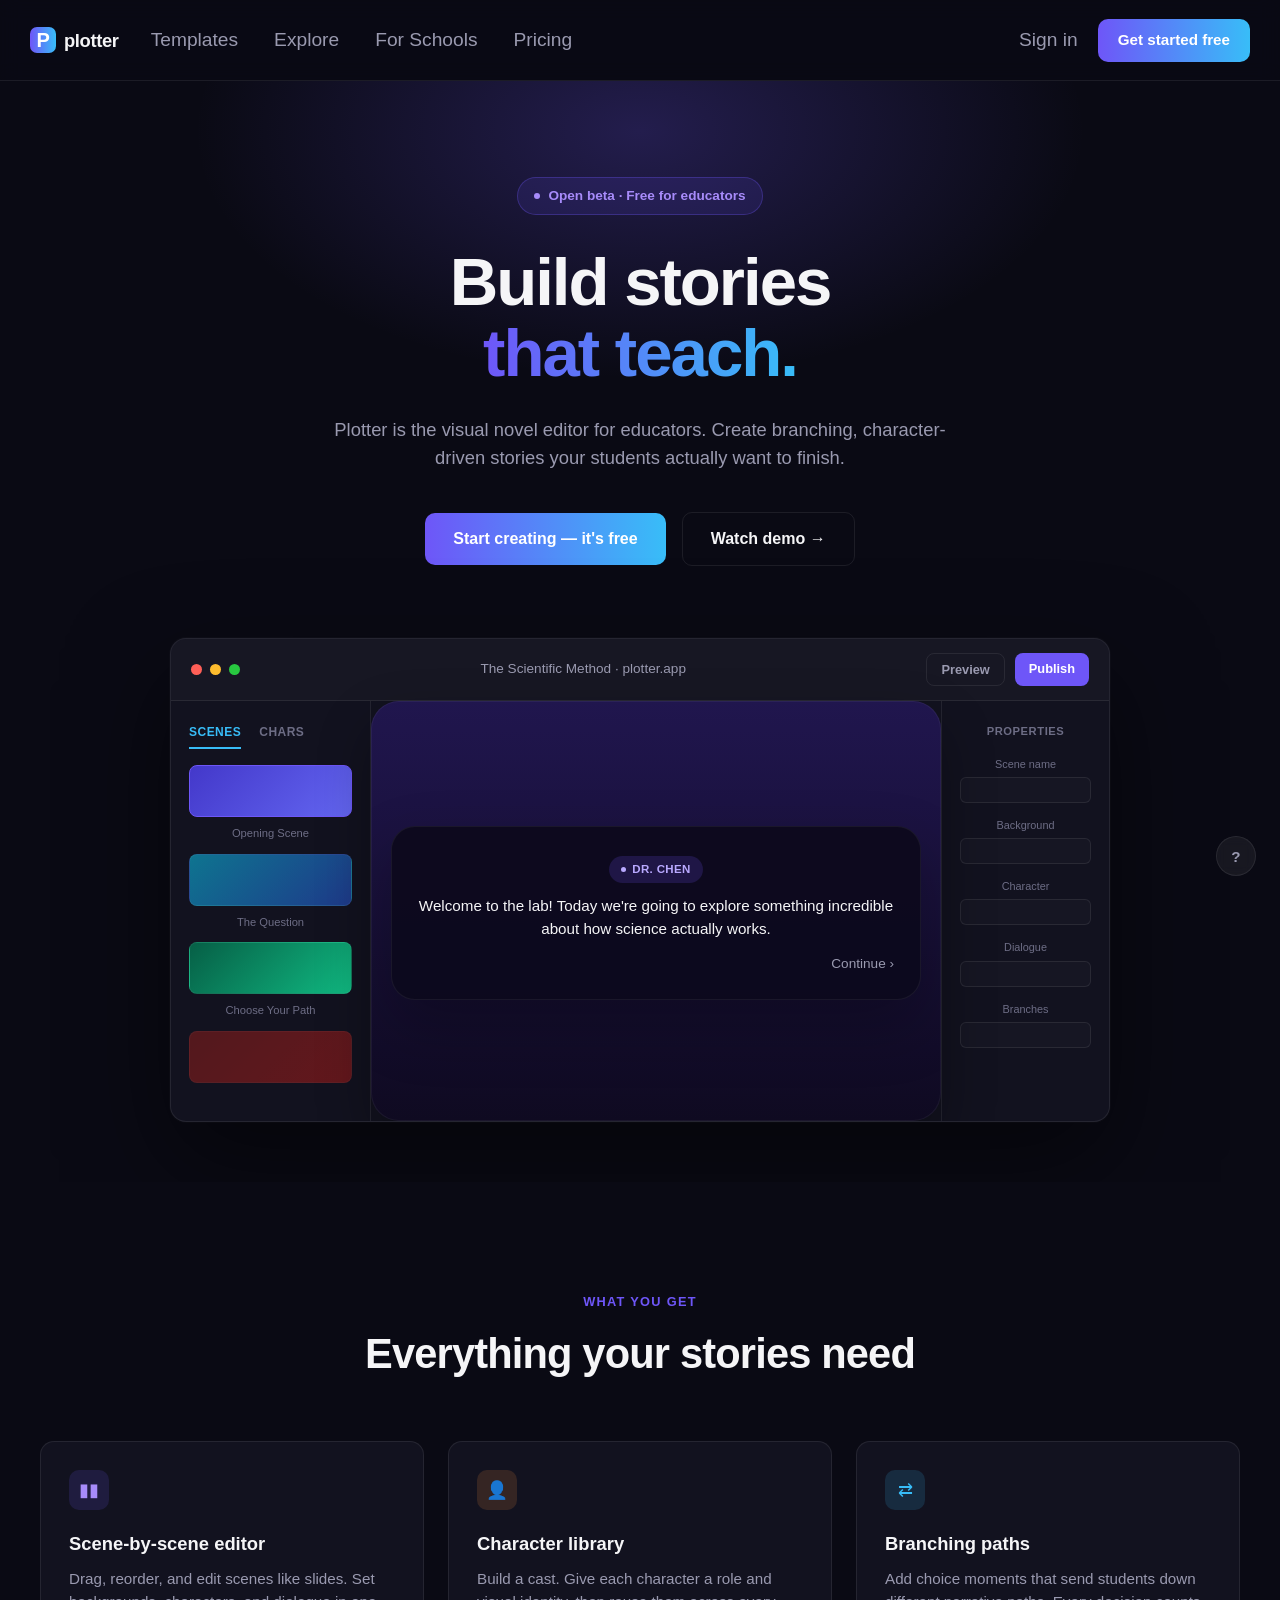
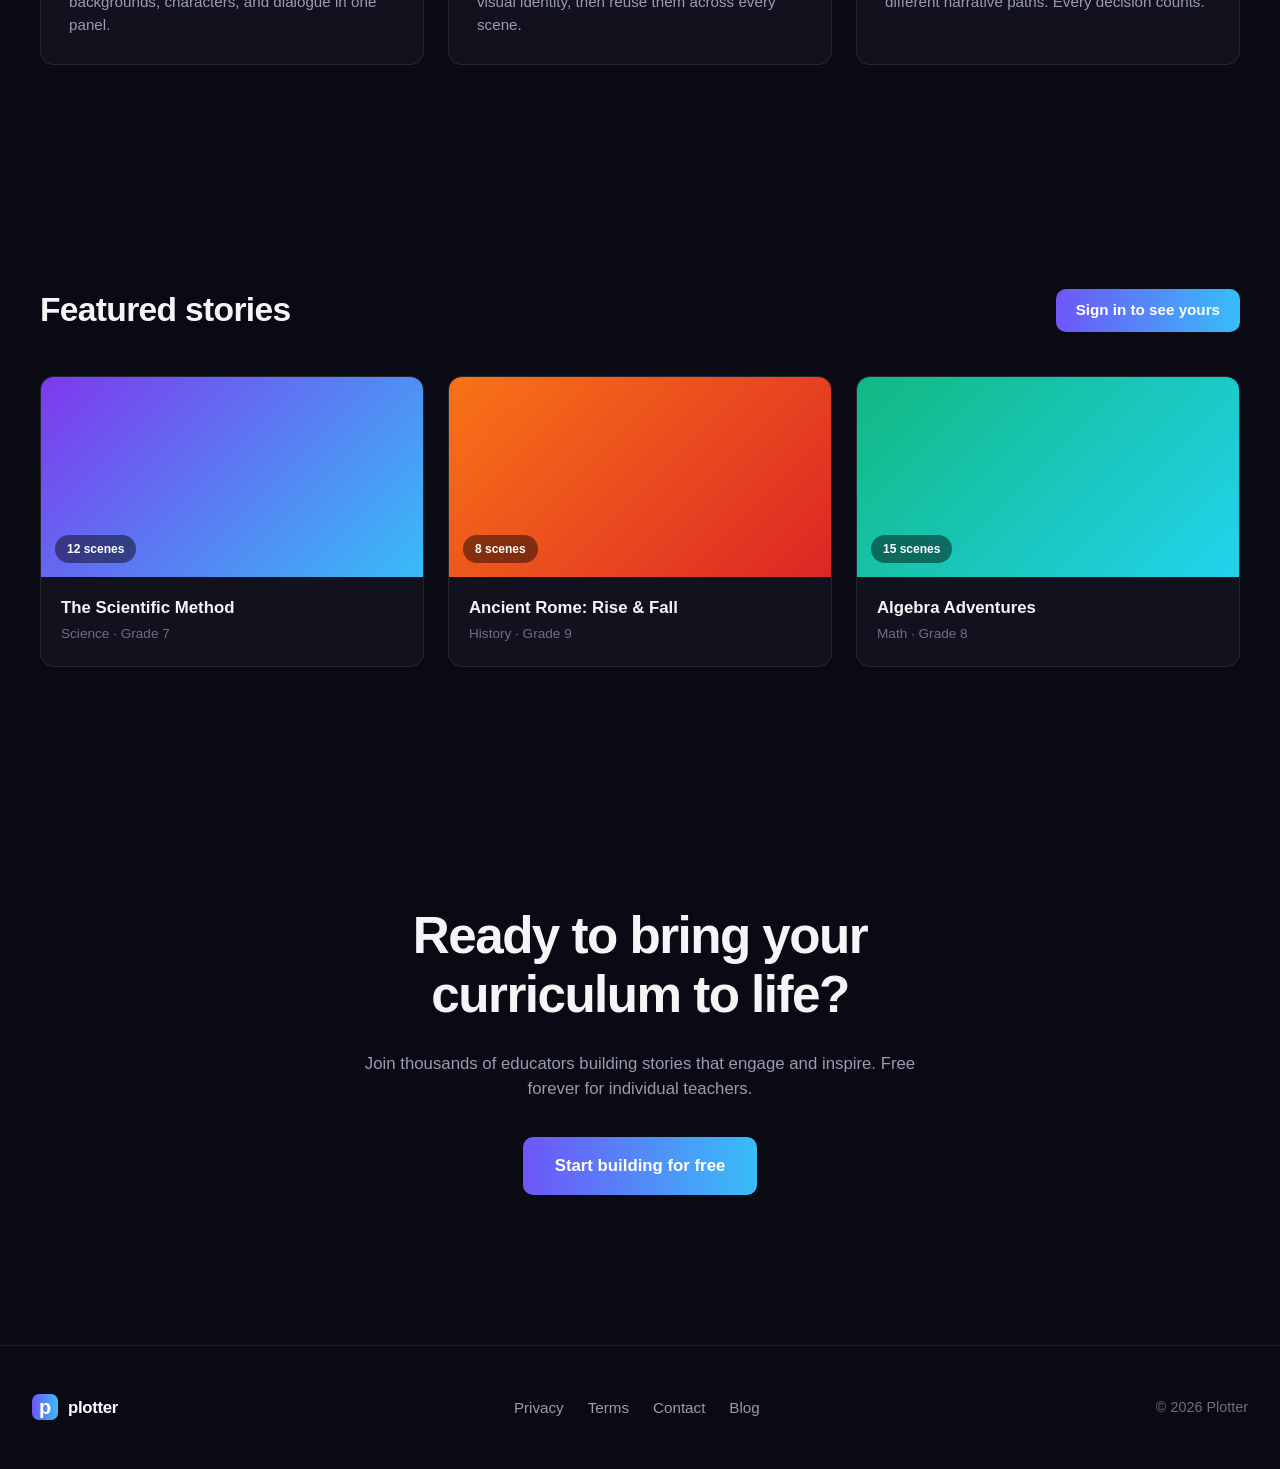
==== index.html @ 43828662 "dashboard, feel free to modify" ====
<!DOCTYPE html>
<html lang="en">
<head>
<meta charset="UTF-8">
<meta name="viewport" content="width=device-width, initial-scale=1.0">
<title>Plotter — Build stories that teach.</title>
<style>
  :root{
    --bg: #0a0a14;
    --bg-alt: #0d0d1a;
    --card: #12121f;
    --card-border: rgba(255,255,255,0.08);
    --text: #f5f5f7;
    --text-dim: #9a9ab0;
    --text-faint: #6d6d85;
    --accent-1: #6e56f8;
    --accent-2: #38bdf8;
    --accent-gradient: linear-gradient(90deg, var(--accent-1), var(--accent-2));
    --radius: 14px;
    --max-width: 1200px;
  }

  *{ box-sizing: border-box; margin: 0; padding: 0; }

  html{ scroll-behavior: smooth; }

  body{
    background: var(--bg);
    color: var(--text);
    font-family: -apple-system, BlinkMacSystemFont, "Segoe UI", Roboto, "Helvetica Neue", Arial, sans-serif;
    line-height: 1.5;
    -webkit-font-smoothing: antialiased;
  }

  a{ color: inherit; text-decoration: none; }

  .wrap{
    max-width: var(--max-width);
    margin: 0 auto;
    padding: 0 32px;
  }

  /* ---------- Navbar ---------- */
  header{
    position: sticky;
    top: 0;
    z-index: 50;
    background: rgba(10,10,20,0.85);
    backdrop-filter: blur(10px);
    border-bottom: 1px solid var(--card-border);
  }

  nav{
      display: flex;
    align-items: center;
    justify-content: space-between;
    width: 100%;
    padding: 19px 0 18px 0;
    padding-right: 30px;
    padding-left: 30px;
  }

  .nav-left{
    display: flex;
    align-items: center;
    gap: 32px;
  }

  .logo{
    display: flex;
    align-items: center;
    gap: 8px;
    font-weight: 700;
    font-size: 1.15rem;
    letter-spacing: -0.02em;
  }

  .logo-mark{
    width: 26px;
    height: 26px;
    border-radius: 7px;
    background: var(--accent-gradient);
    display: flex;
    align-items: center;
    justify-content: center;
    font-size: 1.25rem;
    color: #fff;
    flex-shrink: 0;
  }

  .nav-links{
    display: flex;
    align-items: center;
    gap: 36px;
  }

  .nav-links a{
    color: var(--text-dim);
    font-size: 1.2rem;
    transition: color 0.15s ease;
  }

  .nav-links a:hover{ color: var(--text); }

  .nav-actions{
    display: flex;
    align-items: center;
    gap: 20px;
    flex-shrink: 0;
  }

  .nav-actions .signin{
    color: var(--text-dim);
    font-size: 1.2rem;
  }

  .nav-actions .signin:hover{ color: var(--text); }

  .btn{
    display: inline-flex;
    align-items: center;
    justify-content: center;
    gap: 8px;
    padding: 10px 20px;
    border-radius: 10px;
    font-size: 0.95rem;
    font-weight: 600;
    border: none;
    cursor: pointer;
    transition: transform 0.15s ease, box-shadow 0.15s ease, opacity 0.15s ease;
    white-space: nowrap;
  }

  .btn-primary{
    background: var(--accent-gradient);
    color: #fff;
    box-shadow: 0 0 0 rgba(110,86,248,0);
  }

  .btn-primary:hover{
    box-shadow: 0 8px 24px rgba(110,86,248,0.35);
    transform: translateY(-1px);
  }

  .btn-secondary{
    background: transparent;
    color: var(--text);
    border: 1px solid var(--card-border);
  }

  .btn-secondary:hover{
    background: rgba(255,255,255,0.04);
  }

  .menu-toggle{
    display: none;
    background: none;
    border: none;
    color: var(--text);
    font-size: 1.5rem;
    cursor: pointer;
  }

  /* ---------- Hero ---------- */
  .hero{
    text-align: center;
    padding: 96px 32px 60px;
    position: relative;
    overflow: hidden;
  }

  .hero::before{
    content: "";
    position: absolute;
    top: -200px;
    left: 50%;
    transform: translateX(-50%);
    width: 900px;
    height: 500px;
    background: radial-gradient(ellipse at center, rgba(110,86,248,0.25), transparent 70%);
    pointer-events: none;
    z-index: 0;
  }

  .hero > *{ position: relative; z-index: 1; }

  .badge{
    display: inline-flex;
    align-items: center;
    gap: 8px;
    padding: 8px 16px;
    border-radius: 999px;
    background: rgba(110,86,248,0.12);
    border: 1px solid rgba(110,86,248,0.3);
    color: #a78bfa;
    font-size: 0.85rem;
    font-weight: 600;
    margin-bottom: 32px;
  }

  .badge .dot{
    width: 6px;
    height: 6px;
    border-radius: 50%;
    background: #a78bfa;
  }

  h1.headline{
    font-size: clamp(2.4rem, 6vw, 4.2rem);
    font-weight: 800;
    letter-spacing: -0.03em;
    line-height: 1.05;
  }

  h1.headline .gradient-text{
    background: var(--accent-gradient);
    -webkit-background-clip: text;
    background-clip: text;
    color: transparent;
  }

  .hero-sub{
    max-width: 620px;
    margin: 28px auto 0;
    color: var(--text-dim);
    font-size: 1.15rem;
  }

  .hero-actions{
    display: flex;
    align-items: center;
    justify-content: center;
    gap: 16px;
    margin-top: 40px;
    flex-wrap: wrap;
  }

  .hero-actions .btn{
    padding: 14px 28px;
    font-size: 1rem;
  }

  /* ---------- Editor mockup ---------- */
  .editor-shell{
    max-width: 940px;
    margin: 72px auto 0;
    background: var(--card);
    border: 1px solid var(--card-border);
    border-radius: 16px;
    overflow: hidden;
    box-shadow: 0 40px 100px rgba(0,0,0,0.5), 0 0 0 1px rgba(255,255,255,0.02);
    position: relative;
    z-index: 1;
  }

  .editor-titlebar{
    display: flex;
    align-items: center;
    justify-content: space-between;
    padding: 14px 20px;
    border-bottom: 1px solid var(--card-border);
    background: rgba(255,255,255,0.02);
  }

  .traffic-lights{
    display: flex;
    gap: 8px;
  }

  .traffic-lights span{
    width: 11px;
    height: 11px;
    border-radius: 50%;
    display: block;
  }

  .traffic-lights span:nth-child(1){ background: #ff5f57; }
  .traffic-lights span:nth-child(2){ background: #febc2e; }
  .traffic-lights span:nth-child(3){ background: #28c840; }

  .editor-title{
    color: var(--text-dim);
    font-size: 0.85rem;
  }

  .editor-titlebar-actions{
    display: flex;
    gap: 10px;
  }

  .pill-btn{
    padding: 6px 14px;
    border-radius: 8px;
    font-size: 0.8rem;
    font-weight: 600;
    border: 1px solid var(--card-border);
    color: var(--text-dim);
    background: transparent;
  }

  .pill-btn.publish{
    background: var(--accent-1);
    color: #fff;
    border: none;
  }

  .editor-body{
    display: grid;
    grid-template-columns: 200px 1fr 168px;
    height: 420px;
  }

  .editor-col{
    padding: 22px 18px;
  }

  .editor-col.scenes{ border-right: 1px solid var(--card-border); }
  .editor-col.props{ border-left: 1px solid var(--card-border); }

  .editor-tabs{
    display: flex;
    gap: 18px;
    font-size: 0.75rem;
    font-weight: 700;
    letter-spacing: 0.04em;
    margin-bottom: 16px;
  }

  .editor-tabs .active{
    color: var(--accent-2);
    border-bottom: 2px solid var(--accent-2);
    padding-bottom: 6px;
  }

  .editor-tabs span:not(.active){ color: var(--text-faint); }

  .scene-thumb{
    height: 52px;
    border-radius: 8px;
    margin-bottom: 8px;
    border: 1px solid rgba(255,255,255,0.06);
  }

  .scene-thumb.s1{ background: linear-gradient(135deg, #4338ca, #6366f1); border-color: var(--accent-1); }
  .scene-thumb.s2{ background: linear-gradient(135deg, #0e7490, #1e3a8a); }
  .scene-thumb.s3{ background: linear-gradient(135deg, #065f46, #10b981); }
  .scene-thumb.s4{ background: linear-gradient(135deg, #7f1d1d, #991b1b); opacity: 0.6; }

  .scene-label{
    font-size: 0.7rem;
    color: var(--text-faint);
    margin-bottom: 12px;
  }

  .editor-col.editor-stage{
    position: relative;
    display: flex;
    align-items: center;
    justify-content: center;
    padding: 28px 20px 24px;
    background: linear-gradient(180deg, rgba(33,22,81,0.94), rgba(15,10,33,1));
    border-radius: 28px;
    box-shadow: inset 0 0 0 1px rgba(255,255,255,0.05), 0 24px 54px rgba(0,0,0,0.32);
    overflow: hidden;
  }


  .dialogue-box{
    width: 100%;
    max-width: 550px;
    background: rgba(13, 10, 30, 0.96);
    border: 1px solid rgba(255,255,255,0.06);
    border-radius: 24px;
    padding: 28px 26px 24px;
    position: relative;
    z-index: 1;
    box-shadow: 0 26px 62px rgba(0,0,0,0.24);
  }

  .speaker-tag{
    display: inline-flex;
    align-items: center;
    gap: 6px;
    background: rgba(110,86,248,0.18);
    color: #b9a9ff;
    font-size: 0.72rem;
    font-weight: 700;
    letter-spacing: 0.03em;
    padding: 5px 12px;
    border-radius: 999px;
    margin-bottom: 12px;
  }

  .speaker-tag .dot{
    width: 5px; height: 5px; border-radius: 50%; background: #b9a9ff;
  }

  .dialogue-text{
    font-size: 0.95rem;
    color: var(--text);
    line-height: 1.5;
  }

  .continue-row{
    display: flex;
    justify-content: flex-end;
    margin-top: 14px;
    color: var(--text-dim);
    font-size: 0.85rem;
  }

  .props-field{ margin-bottom: 14px; }

  .props-label{
    font-size: 0.68rem;
    color: var(--text-faint);
    margin-bottom: 5px;
  }

  .props-input{
    height: 26px;
    border-radius: 6px;
    border: 1px solid var(--card-border);
    background: rgba(255,255,255,0.02);
  }

  .props-heading{
    font-size: 0.7rem;
    font-weight: 700;
    color: var(--text-faint);
    letter-spacing: 0.05em;
    margin-bottom: 16px;
  }

  /* ---------- Section shared ---------- */
  section{ padding: 110px 32px; }

  .section-head{
    text-align: center;
    margin-bottom: 56px;
  }

  .eyebrow{
    display: block;
    color: var(--accent-1);
    font-size: 0.8rem;
    font-weight: 700;
    letter-spacing: 0.1em;
    text-transform: uppercase;
    margin-bottom: 12px;
  }

  .section-title{
    font-size: clamp(1.8rem, 4vw, 2.6rem);
    font-weight: 800;
    letter-spacing: -0.02em;
  }

  /* ---------- Features grid ---------- */
  .features-grid{
    max-width: var(--max-width);
    margin: 0 auto;
    display: grid;
    grid-template-columns: repeat(3, 1fr);
    gap: 24px;
  }

  .feature-card{
    background: var(--card);
    border: 1px solid var(--card-border);
    border-radius: var(--radius);
    padding: 28px;
    transition: border-color 0.2s ease, transform 0.2s ease;
  }

  .feature-card:hover{
    border-color: rgba(110,86,248,0.4);
    transform: translateY(-3px);
  }

  .feature-icon{
    width: 40px;
    height: 40px;
    border-radius: 10px;
    display: flex;
    align-items: center;
    justify-content: center;
    font-size: 1.1rem;
    margin-bottom: 20px;
  }

  .feature-card:nth-child(1) .feature-icon{ background: rgba(110,86,248,0.15); color: #a78bfa; }
  .feature-card:nth-child(2) .feature-icon{ background: rgba(251,146,60,0.15); color: #fb923c; }
  .feature-card:nth-child(3) .feature-icon{ background: rgba(56,189,248,0.15); color: #38bdf8; }

  .feature-title{
    font-size: 1.15rem;
    font-weight: 700;
    margin-bottom: 10px;
  }

  .feature-desc{
    color: var(--text-dim);
    font-size: 0.95rem;
  }

  /* ---------- Featured stories ---------- */
  .stories-header{
    max-width: var(--max-width);
    margin: 0 auto 40px;
    display: flex;
    align-items: center;
    justify-content: space-between;
    flex-wrap: wrap;
    gap: 16px;
  }

  .stories-header h2{
    font-size: clamp(1.6rem, 3.5vw, 2.1rem);
    font-weight: 800;
    letter-spacing: -0.02em;
  }

  .stories-grid{
    max-width: var(--max-width);
    margin: 0 auto;
    display: grid;
    grid-template-columns: repeat(3, 1fr);
    gap: 24px;
  }

  .story-card{
    border-radius: var(--radius);
    overflow: hidden;
    border: 1px solid var(--card-border);
    background: var(--card);
    transition: transform 0.2s ease, box-shadow 0.2s ease;
    cursor: pointer;
  }

  .story-card:hover{
    transform: translateY(-4px);
    box-shadow: 0 16px 40px rgba(0,0,0,0.4);
  }

  .story-cover{
    height: 200px;
    position: relative;
    display: flex;
    align-items: flex-end;
    padding: 14px;
  }

  .story-cover.c1{ background: linear-gradient(135deg, #7c3aed, #38bdf8); }
  .story-cover.c2{ background: linear-gradient(135deg, #f97316, #dc2626); }
  .story-cover.c3{ background: linear-gradient(135deg, #10b981, #22d3ee); }

  .scene-count{
    background: rgba(0,0,0,0.45);
    backdrop-filter: blur(6px);
    color: #fff;
    font-size: 0.75rem;
    font-weight: 600;
    padding: 5px 12px;
    border-radius: 999px;
  }

  .story-info{
    padding: 18px 20px 22px;
  }

  .story-title{
    font-size: 1.05rem;
    font-weight: 700;
    margin-bottom: 4px;
  }

  .story-meta{
    color: var(--text-faint);
    font-size: 0.85rem;
  }

  /* ---------- CTA ---------- */
  .cta{
    text-align: center;
    padding: 130px 32px 150px;
  }

  .cta-title{
    font-size: clamp(2rem, 5vw, 3.2rem);
    font-weight: 800;
    letter-spacing: -0.03em;
    line-height: 1.15;
  }

  .cta-sub{
    max-width: 560px;
    margin: 26px auto 0;
    color: var(--text-dim);
    font-size: 1.05rem;
  }

  .cta-btn{
    margin-top: 36px;
    padding: 16px 32px;
    font-size: 1.05rem;
  }

  /* ---------- Footer ---------- */
  footer{
    border-top: 1px solid var(--card-border);
    padding: 32px 0;
    background: transparent;
    color: var(--text-faint);
    font-size: 0.85rem;
  }

  .footer-inner{
    width: 100%;
    margin: 0 auto;
    padding: 0 32px;
    display: flex;
    align-items: center;
    justify-content: space-between;
    gap: 24px;
    flex-wrap: nowrap;
  }

  .footer-logo{
    display: inline-flex;
    align-items: center;
    gap: 10px;
    font-size: 1.05rem;
    font-weight: 700;
    color: #fff;
    text-transform: lowercase;
    flex-shrink: 0;
  }

  .footer-links{
    display: flex;
    flex-wrap: wrap;
    gap: 24px;
    justify-content: center;
    flex: 1;
  }

  .footer-links a{
    color: var(--text-dim);
    font-size: 0.95rem;
    transition: color 0.15s ease;
  }

  .footer-links a:hover{ color: var(--text); }

  .footer-copy{
    color: var(--text-faint);
    font-size: 0.9rem;
    white-space: nowrap;
    flex-shrink: 0;
  }

  @media (max-width: 640px) {
    .footer-inner{
      flex-direction: column;
      align-items: center;
      text-align: center;
      flex-wrap: wrap;
    }

    .footer-links{
      justify-content: center;
      flex: none;
    }
  }

  .help-fab{
    position: fixed;
    bottom: 24px;
    right: 24px;
    width: 40px;
    height: 40px;
    border-radius: 50%;
    background: rgba(255,255,255,0.06);
    border: 1px solid var(--card-border);
    color: var(--text-dim);
    font-size: 0.95rem;
    font-weight: 600;
    cursor: pointer;
    display: flex;
    align-items: center;
    justify-content: center;
    backdrop-filter: blur(6px);
    transition: background 0.15s ease, color 0.15s ease;
    z-index: 40;
  }

  .help-fab:hover{
    background: rgba(255,255,255,0.1);
    color: var(--text);
  }

  /* ---------- Responsive ---------- */
  @media (max-width: 900px){
    .features-grid, .stories-grid{
      grid-template-columns: repeat(2, 1fr);
    }
    .editor-body{
      grid-template-columns: 110px 1fr 0px;
    }
    .editor-col.props{ display: none; }
  }

  @media (max-width: 760px){
    .nav-links{ display: none; }
    .menu-toggle{ display: block; }
    nav{ padding-top: 14px; padding-bottom: 14px; gap: 12px; }
    .logo{ margin-right: auto; }
    .nav-actions{ margin-left: 0; }
    .nav-actions .signin{ display: none; }
    .hero{ padding: 64px 20px 40px; }
    section{ padding: 72px 20px; }
    .features-grid, .stories-grid{
      grid-template-columns: 1fr;
    }
    .editor-body{
      grid-template-columns: 1fr;
    }
    .editor-col.scenes{
      display: flex;
      gap: 8px;
      overflow-x: auto;
      border-right: none;
      border-bottom: 1px solid var(--card-border);
    }
    .editor-col.scenes .editor-tabs{ display: none; }
    .scene-thumb{ min-width: 90px; margin-bottom: 0; }
    .scene-label{ display: none; }
    .editor-col.props{ display: none; }
    .stories-header{ flex-direction: column; align-items: flex-start; }
  }

  @media (max-width: 480px){
    .hero-actions{ flex-direction: column; width: 100%; }
    .hero-actions .btn{ width: 100%; }
    .logo span{ display: inline; }
  }
</style>
</head>
<body>

<header>
  <nav>
    <div class="nav-left">
      <a href="#" class="logo">
        <span class="logo-mark">P</span>
        <span>plotter</span>
      </a>
      <div class="nav-links">
        <a href="#templates">Templates</a>
        <a href="#explore">Explore</a>
        <a href="#schools">For Schools</a>
        <a href="#pricing">Pricing</a>
      </div>
    </div>
    <div class="nav-actions">
      <a href="signin.html" class="signin">Sign in</a>
      <a href="#start" class="btn btn-primary">Get started free</a>
    </div>
    <button class="menu-toggle" aria-label="Menu">&#9776;</button>
  </nav>
</header>

<main>
  <section class="hero">
    <span class="badge"><span class="dot"></span>Open beta &middot; Free for educators</span>
    <h1 class="headline">Build stories<br><span class="gradient-text">that teach.</span></h1>
    <p class="hero-sub">Plotter is the visual novel editor for educators. Create branching, character-driven stories your students actually want to finish.</p>
    <div class="hero-actions">
      <a href="#start" class="btn btn-primary">Start creating &mdash; it's free</a>
      <a href="#demo" class="btn btn-secondary">Watch demo &rarr;</a>
    </div>

    <div class="editor-shell">
      <div class="editor-titlebar">
        <div class="traffic-lights"><span></span><span></span><span></span></div>
        <div class="editor-title">The Scientific Method &middot; plotter.app</div>
        <div class="editor-titlebar-actions">
          <span class="pill-btn">Preview</span>
          <span class="pill-btn publish">Publish</span>
        </div>
      </div>
      <div class="editor-body">
        <div class="editor-col scenes">
          <div class="editor-tabs">
            <span class="active">SCENES</span>
            <span>CHARS</span>
          </div>
          <div class="scene-thumb s1"></div>
          <div class="scene-label">Opening Scene</div>
          <div class="scene-thumb s2"></div>
          <div class="scene-label">The Question</div>
          <div class="scene-thumb s3"></div>
          <div class="scene-label">Choose Your Path</div>
          <div class="scene-thumb s4"></div>
        </div>
        <div class="editor-col editor-stage">
          <div class="dialogue-box">
            <span class="speaker-tag"><span class="dot"></span>DR. CHEN</span>
            <p class="dialogue-text">Welcome to the lab! Today we're going to explore something incredible about how science actually works.</p>
            <div class="continue-row">Continue &rsaquo;</div>
          </div>
        </div>
        <div class="editor-col props">
          <div class="props-heading">PROPERTIES</div>
          <div class="props-field">
            <div class="props-label">Scene name</div>
            <div class="props-input"></div>
          </div>
          <div class="props-field">
            <div class="props-label">Background</div>
            <div class="props-input"></div>
          </div>
          <div class="props-field">
            <div class="props-label">Character</div>
            <div class="props-input"></div>
          </div>
          <div class="props-field">
            <div class="props-label">Dialogue</div>
            <div class="props-input"></div>
          </div>
          <div class="props-field">
            <div class="props-label">Branches</div>
            <div class="props-input"></div>
          </div>
        </div>
      </div>
    </div>
  </section>

  <section id="features">
    <div class="section-head">
      <span class="eyebrow">What you get</span>
      <h2 class="section-title">Everything your stories need</h2>
    </div>
    <div class="features-grid">
      <div class="feature-card">
        <div class="feature-icon">&#9646;&#9646;</div>
        <div class="feature-title">Scene-by-scene editor</div>
        <p class="feature-desc">Drag, reorder, and edit scenes like slides. Set backgrounds, characters, and dialogue in one panel.</p>
      </div>
      <div class="feature-card">
        <div class="feature-icon">&#128100;</div>
        <div class="feature-title">Character library</div>
        <p class="feature-desc">Build a cast. Give each character a role and visual identity, then reuse them across every scene.</p>
      </div>
      <div class="feature-card">
        <div class="feature-icon">&#8644;</div>
        <div class="feature-title">Branching paths</div>
        <p class="feature-desc">Add choice moments that send students down different narrative paths. Every decision counts.</p>
      </div>
    </div>
  </section>

  <section id="explore">
    <div class="stories-header">
      <h2>Featured stories</h2>
      <a href="#signin" class="btn btn-primary">Sign in to see yours</a>
    </div>
    <div class="stories-grid">
      <div class="story-card">
        <div class="story-cover c1"><span class="scene-count">12 scenes</span></div>
        <div class="story-info">
          <div class="story-title">The Scientific Method</div>
          <div class="story-meta">Science &middot; Grade 7</div>
        </div>
      </div>
      <div class="story-card">
        <div class="story-cover c2"><span class="scene-count">8 scenes</span></div>
        <div class="story-info">
          <div class="story-title">Ancient Rome: Rise &amp; Fall</div>
          <div class="story-meta">History &middot; Grade 9</div>
        </div>
      </div>
      <div class="story-card">
        <div class="story-cover c3"><span class="scene-count">15 scenes</span></div>
        <div class="story-info">
          <div class="story-title">Algebra Adventures</div>
          <div class="story-meta">Math &middot; Grade 8</div>
        </div>
      </div>
    </div>
  </section>

  <section class="cta">
    <h2 class="cta-title">Ready to bring your<br>curriculum to life?</h2>
    <p class="cta-sub">Join thousands of educators building stories that engage and inspire. Free forever for individual teachers.</p>
    <a href="#start" class="btn btn-primary cta-btn">Start building for free</a>
  </section>
</main>

<footer>
  <div class="footer-inner">
    <a href="#" class="logo footer-logo">
      <span class="logo-mark">P</span>
      <span>plotter</span>
    </a>
    <nav class="footer-links">
      <a href="#privacy">Privacy</a>
      <a href="#terms">Terms</a>
      <a href="#contact">Contact</a>
      <a href="#blog">Blog</a>
    </nav>
    <span class="footer-copy">&copy; 2026 Plotter</span>
  </div>
</footer>

<button class="help-fab" aria-label="Help">?</button>

</body>
</html>
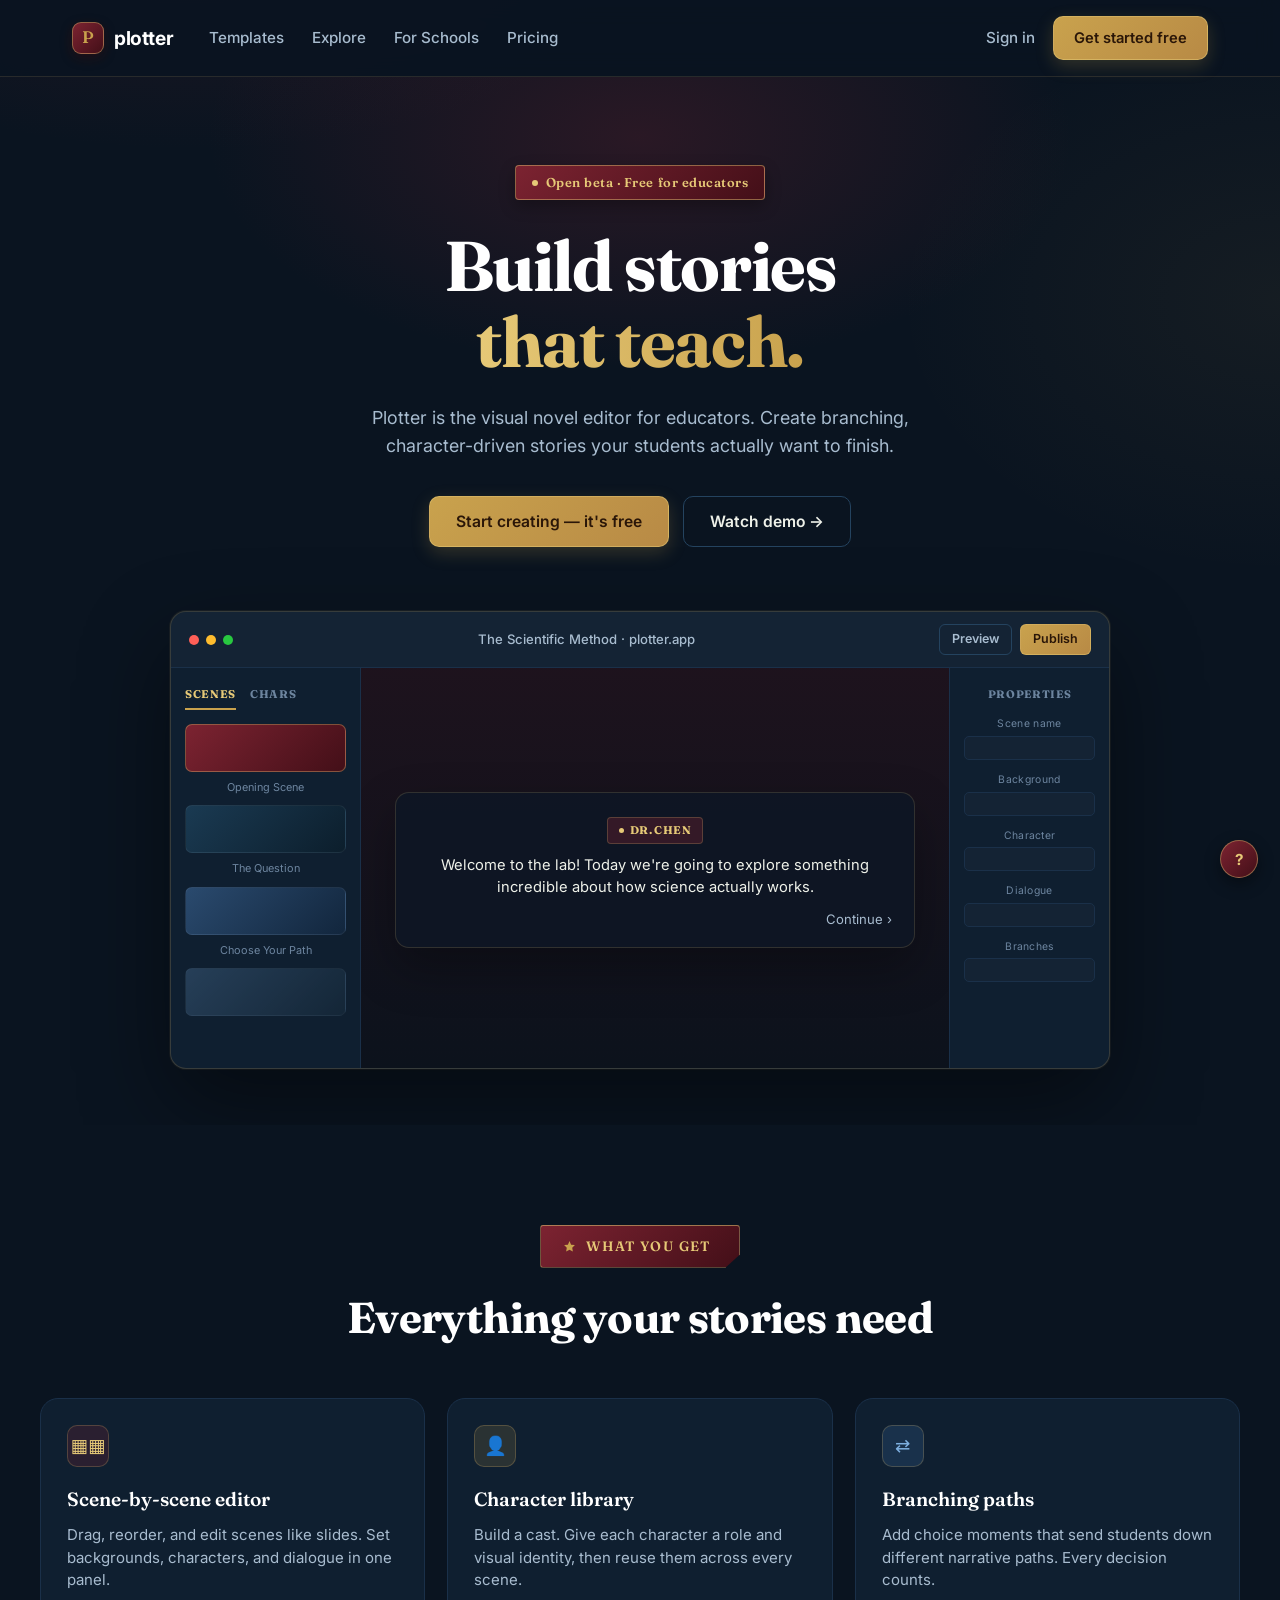
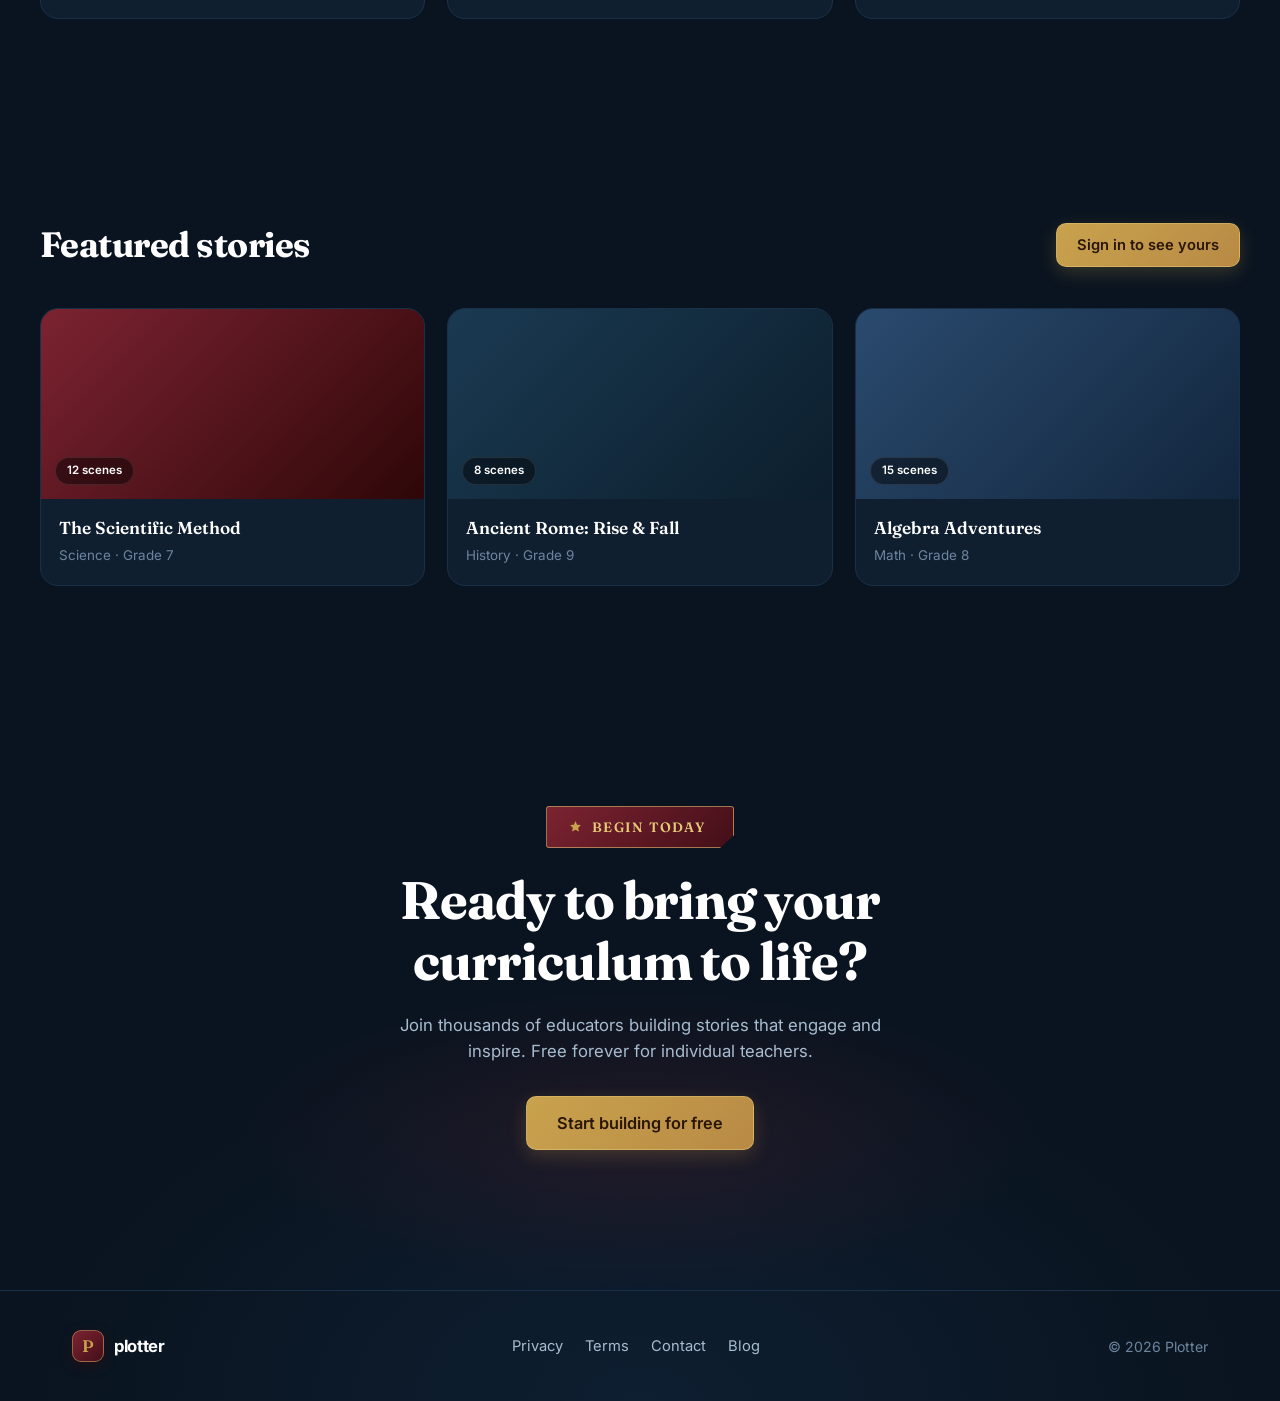
==== commit 96e7db4a: "new styling ganun" ====
--- a/index.html
+++ b/index.html
@@ -4,19 +4,28 @@
 <meta charset="UTF-8">
 <meta name="viewport" content="width=device-width, initial-scale=1.0">
 <title>Plotter — Build stories that teach.</title>
+<link rel="preconnect" href="https://fonts.googleapis.com">
+<link href="https://fonts.googleapis.com/css2?family=Inter:wght@400;500;600;700;800&family=Fraunces:opsz,wght@9..144,500;9..144,600;9..144,700&display=swap" rel="stylesheet">
 <style>
   :root{
-    --bg: #0a0a14;
-    --bg-alt: #0d0d1a;
-    --card: #12121f;
-    --card-border: rgba(255,255,255,0.08);
-    --text: #f5f5f7;
-    --text-dim: #9a9ab0;
-    --text-faint: #6d6d85;
-    --accent-1: #6e56f8;
-    --accent-2: #38bdf8;
-    --accent-gradient: linear-gradient(90deg, var(--accent-1), var(--accent-2));
-    --radius: 14px;
+    --bg: #0a1420;
+    --panel: #0f1f30;
+    --panel-2: #142a3e;
+    --panel-3: #1a3348;
+    --border: #24435f;
+    --border-soft: #1a3049;
+    --text: #eef1e9;
+    --text-dim: #a8bccf;
+    --text-faint: #6d859f;
+    --accent: #c9a24d;
+    --accent-2: #e6c977;
+    --gold: #c9a24d;
+    --gold-bright: #e6c977;
+    --maroon: #7c2331;
+    --maroon-deep: #430f18;
+    --radius-lg: 18px;
+    --radius-md: 12px;
+    --font-display: 'Fraunces', serif;
     --max-width: 1200px;
   }
 
@@ -25,14 +34,26 @@
   html{ scroll-behavior: smooth; }
 
   body{
-    background: var(--bg);
+    background:
+      radial-gradient(ellipse 900px 500px at 15% -5%, rgba(124,35,49,.25), transparent 60%),
+      radial-gradient(ellipse 700px 500px at 100% 10%, rgba(201,162,77,.06), transparent 55%),
+      radial-gradient(ellipse 1000px 600px at 50% 100%, rgba(20,50,80,.35), transparent 60%),
+      var(--bg);
     color: var(--text);
-    font-family: -apple-system, BlinkMacSystemFont, "Segoe UI", Roboto, "Helvetica Neue", Arial, sans-serif;
+    font-family: 'Inter', system-ui, sans-serif;
     line-height: 1.5;
     -webkit-font-smoothing: antialiased;
-  }
+    overflow-x: hidden;
+  }
+
+  ::selection{ background: rgba(201,162,77,.35); color:#fff; }
+  ::-webkit-scrollbar{ width:9px; height:9px; }
+  ::-webkit-scrollbar-track{ background: transparent; }
+  ::-webkit-scrollbar-thumb{ background: #1e3c56; border-radius:8px; border:2px solid var(--bg); }
+  ::-webkit-scrollbar-thumb:hover{ background: var(--maroon); }
 
   a{ color: inherit; text-decoration: none; }
+  button{ font-family: inherit; cursor: pointer; }
 
   .wrap{
     max-width: var(--max-width);
@@ -45,76 +66,83 @@
     position: sticky;
     top: 0;
     z-index: 50;
-    background: rgba(10,10,20,0.85);
-    backdrop-filter: blur(10px);
-    border-bottom: 1px solid var(--card-border);
+    background: rgba(10,20,32,0.88);
+    backdrop-filter: blur(12px);
+    border-bottom: 1px solid rgba(212,175,106,0.15);
   }
 
   nav{
-      display: flex;
+    display: flex;
     align-items: center;
     justify-content: space-between;
     width: 100%;
-    padding: 19px 0 18px 0;
-    padding-right: 30px;
-    padding-left: 30px;
+    max-width: var(--max-width);
+    margin: 0 auto;
+    padding: 16px 32px;
   }
 
   .nav-left{
     display: flex;
     align-items: center;
-    gap: 32px;
+    gap: 36px;
   }
 
   .logo{
     display: flex;
     align-items: center;
-    gap: 8px;
+    gap: 10px;
     font-weight: 700;
-    font-size: 1.15rem;
+    font-size: 1.2rem;
     letter-spacing: -0.02em;
+    color: #fff;
   }
 
   .logo-mark{
-    width: 26px;
-    height: 26px;
-    border-radius: 7px;
-    background: var(--accent-gradient);
+    width: 32px;
+    height: 32px;
+    border-radius: 9px;
+    background: linear-gradient(135deg, var(--maroon), var(--maroon-deep));
+    border: 1px solid rgba(212,175,106,0.5);
     display: flex;
     align-items: center;
     justify-content: center;
-    font-size: 1.25rem;
-    color: #fff;
+    font-family: var(--font-display);
+    font-size: 1.05rem;
+    font-weight: 600;
+    color: var(--gold);
     flex-shrink: 0;
+    box-shadow: 0 4px 12px rgba(58,10,12,0.45);
   }
 
   .nav-links{
     display: flex;
     align-items: center;
-    gap: 36px;
+    gap: 28px;
   }
 
   .nav-links a{
     color: var(--text-dim);
-    font-size: 1.2rem;
+    font-size: 0.95rem;
+    font-weight: 500;
     transition: color 0.15s ease;
   }
 
-  .nav-links a:hover{ color: var(--text); }
+  .nav-links a:hover{ color: var(--gold-bright); }
 
   .nav-actions{
     display: flex;
     align-items: center;
-    gap: 20px;
+    gap: 18px;
     flex-shrink: 0;
   }
 
   .nav-actions .signin{
     color: var(--text-dim);
-    font-size: 1.2rem;
-  }
-
-  .nav-actions .signin:hover{ color: var(--text); }
+    font-size: 0.95rem;
+    font-weight: 500;
+  }
+
+  .nav-actions .signin:hover{ color: var(--gold-bright); }
 
   .btn{
     display: inline-flex;
@@ -123,33 +151,37 @@
     gap: 8px;
     padding: 10px 20px;
     border-radius: 10px;
-    font-size: 0.95rem;
+    font-size: 0.92rem;
     font-weight: 600;
     border: none;
     cursor: pointer;
-    transition: transform 0.15s ease, box-shadow 0.15s ease, opacity 0.15s ease;
+    transition: transform 0.15s ease, box-shadow 0.15s ease, opacity 0.15s ease, background 0.15s ease;
     white-space: nowrap;
   }
 
   .btn-primary{
-    background: var(--accent-gradient);
-    color: #fff;
-    box-shadow: 0 0 0 rgba(110,86,248,0);
+    background: linear-gradient(135deg, var(--gold), #b88a45);
+    color: #2a1608;
+    border: 1px solid rgba(230,201,119,0.5);
+    box-shadow: 0 6px 18px rgba(201,162,77,0.22);
   }
 
   .btn-primary:hover{
-    box-shadow: 0 8px 24px rgba(110,86,248,0.35);
+    box-shadow: 0 10px 24px rgba(212,175,106,0.34);
     transform: translateY(-1px);
+    filter: brightness(1.05);
   }
 
   .btn-secondary{
     background: transparent;
     color: var(--text);
-    border: 1px solid var(--card-border);
+    border: 1px solid var(--border);
   }
 
   .btn-secondary:hover{
-    background: rgba(255,255,255,0.04);
+    background: var(--panel-2);
+    border-color: var(--gold);
+    color: var(--gold-bright);
   }
 
   .menu-toggle{
@@ -164,7 +196,7 @@
   /* ---------- Hero ---------- */
   .hero{
     text-align: center;
-    padding: 96px 32px 60px;
+    padding: 88px 32px 56px;
     position: relative;
     overflow: hidden;
   }
@@ -172,12 +204,12 @@
   .hero::before{
     content: "";
     position: absolute;
-    top: -200px;
+    top: -180px;
     left: 50%;
     transform: translateX(-50%);
     width: 900px;
-    height: 500px;
-    background: radial-gradient(ellipse at center, rgba(110,86,248,0.25), transparent 70%);
+    height: 480px;
+    background: radial-gradient(ellipse at center, rgba(124,35,49,0.28), transparent 68%);
     pointer-events: none;
     z-index: 0;
   }
@@ -188,67 +220,73 @@
     display: inline-flex;
     align-items: center;
     gap: 8px;
-    padding: 8px 16px;
-    border-radius: 999px;
-    background: rgba(110,86,248,0.12);
-    border: 1px solid rgba(110,86,248,0.3);
-    color: #a78bfa;
-    font-size: 0.85rem;
+    padding: 7px 16px;
+    border-radius: 4px;
+    background: linear-gradient(135deg, var(--maroon), var(--maroon-deep));
+    border: 1px solid rgba(230,201,119,0.45);
+    color: var(--gold-bright);
+    font-family: var(--font-display);
+    font-size: 0.8rem;
     font-weight: 600;
-    margin-bottom: 32px;
+    letter-spacing: 0.04em;
+    margin-bottom: 28px;
+    box-shadow: 0 6px 16px rgba(0,0,0,0.3);
   }
 
   .badge .dot{
     width: 6px;
     height: 6px;
     border-radius: 50%;
-    background: #a78bfa;
+    background: var(--gold-bright);
   }
 
   h1.headline{
-    font-size: clamp(2.4rem, 6vw, 4.2rem);
-    font-weight: 800;
-    letter-spacing: -0.03em;
-    line-height: 1.05;
+    font-family: var(--font-display);
+    font-size: clamp(2.5rem, 6.5vw, 4.4rem);
+    font-weight: 700;
+    letter-spacing: -0.02em;
+    line-height: 1.08;
+    color: #fff;
   }
 
   h1.headline .gradient-text{
-    background: var(--accent-gradient);
+    background: linear-gradient(90deg, var(--gold-bright), var(--gold));
     -webkit-background-clip: text;
     background-clip: text;
     color: transparent;
   }
 
   .hero-sub{
-    max-width: 620px;
-    margin: 28px auto 0;
+    max-width: 580px;
+    margin: 24px auto 0;
     color: var(--text-dim);
-    font-size: 1.15rem;
+    font-size: 1.12rem;
+    line-height: 1.55;
   }
 
   .hero-actions{
     display: flex;
     align-items: center;
     justify-content: center;
-    gap: 16px;
-    margin-top: 40px;
+    gap: 14px;
+    margin-top: 36px;
     flex-wrap: wrap;
   }
 
   .hero-actions .btn{
-    padding: 14px 28px;
-    font-size: 1rem;
+    padding: 13px 26px;
+    font-size: 0.98rem;
   }
 
   /* ---------- Editor mockup ---------- */
   .editor-shell{
     max-width: 940px;
-    margin: 72px auto 0;
-    background: var(--card);
-    border: 1px solid var(--card-border);
+    margin: 64px auto 0;
+    background: var(--panel);
+    border: 1px solid rgba(212,175,106,0.2);
     border-radius: 16px;
     overflow: hidden;
-    box-shadow: 0 40px 100px rgba(0,0,0,0.5), 0 0 0 1px rgba(255,255,255,0.02);
+    box-shadow: 0 36px 90px rgba(0,0,0,0.45), 0 0 0 1px rgba(212,175,106,0.08);
     position: relative;
     z-index: 1;
   }
@@ -257,19 +295,19 @@
     display: flex;
     align-items: center;
     justify-content: space-between;
-    padding: 14px 20px;
-    border-bottom: 1px solid var(--card-border);
+    padding: 12px 18px;
+    border-bottom: 1px solid var(--border-soft);
     background: rgba(255,255,255,0.02);
   }
 
   .traffic-lights{
     display: flex;
-    gap: 8px;
+    gap: 7px;
   }
 
   .traffic-lights span{
-    width: 11px;
-    height: 11px;
+    width: 10px;
+    height: 10px;
     border-radius: 50%;
     display: block;
   }
@@ -280,123 +318,124 @@
 
   .editor-title{
     color: var(--text-dim);
-    font-size: 0.85rem;
+    font-size: 0.82rem;
+    font-weight: 500;
   }
 
   .editor-titlebar-actions{
     display: flex;
-    gap: 10px;
+    gap: 8px;
   }
 
   .pill-btn{
-    padding: 6px 14px;
-    border-radius: 8px;
-    font-size: 0.8rem;
+    padding: 5px 12px;
+    border-radius: 6px;
+    font-size: 0.78rem;
     font-weight: 600;
-    border: 1px solid var(--card-border);
+    border: 1px solid var(--border);
     color: var(--text-dim);
     background: transparent;
   }
 
   .pill-btn.publish{
-    background: var(--accent-1);
-    color: #fff;
-    border: none;
+    background: linear-gradient(135deg, var(--gold), #b88a45);
+    color: #2a1608;
+    border: 1px solid rgba(230,201,119,0.4);
   }
 
   .editor-body{
     display: grid;
-    grid-template-columns: 200px 1fr 168px;
-    height: 420px;
+    grid-template-columns: 190px 1fr 160px;
+    height: 400px;
   }
 
   .editor-col{
-    padding: 22px 18px;
-  }
-
-  .editor-col.scenes{ border-right: 1px solid var(--card-border); }
-  .editor-col.props{ border-left: 1px solid var(--card-border); }
+    padding: 18px 14px;
+  }
+
+  .editor-col.scenes{ border-right: 1px solid var(--border-soft); }
+  .editor-col.props{ border-left: 1px solid var(--border-soft); }
 
   .editor-tabs{
     display: flex;
-    gap: 18px;
-    font-size: 0.75rem;
+    gap: 14px;
+    font-size: 0.7rem;
+    font-weight: 700;
+    letter-spacing: 0.06em;
+    margin-bottom: 14px;
+    font-family: var(--font-display);
+  }
+
+  .editor-tabs .active{
+    color: var(--gold-bright);
+    border-bottom: 2px solid var(--gold);
+    padding-bottom: 5px;
+  }
+
+  .editor-tabs span:not(.active){ color: var(--text-faint); }
+
+  .scene-thumb{
+    height: 48px;
+    border-radius: 7px;
+    margin-bottom: 7px;
+    border: 1px solid rgba(255,255,255,0.06);
+  }
+
+  .scene-thumb.s1{ background: linear-gradient(135deg, #7c2331, #430f18); border-color: rgba(212,175,106,0.4); }
+  .scene-thumb.s2{ background: linear-gradient(135deg, #1a3a52, #0c1e2c); }
+  .scene-thumb.s3{ background: linear-gradient(135deg, #2a4a6e, #12263d); }
+  .scene-thumb.s4{ background: linear-gradient(135deg, #3a5a7a, #182c3d); opacity: 0.55; }
+
+  .scene-label{
+    font-size: 0.68rem;
+    color: var(--text-faint);
+    margin-bottom: 10px;
+  }
+
+  .editor-col.editor-stage{
+    position: relative;
+    display: flex;
+    align-items: center;
+    justify-content: center;
+    padding: 24px 18px 20px;
+    background: linear-gradient(180deg, rgba(30,18,28,0.95), rgba(12,18,28,1));
+    overflow: hidden;
+  }
+
+  .dialogue-box{
+    width: 100%;
+    max-width: 520px;
+    background: rgba(15, 22, 36, 0.96);
+    border: 1px solid rgba(212,175,106,0.18);
+    border-radius: 14px;
+    padding: 22px 22px 18px;
+    position: relative;
+    z-index: 1;
+    box-shadow: 0 20px 48px rgba(0,0,0,0.3);
+  }
+
+  .speaker-tag{
+    display: inline-flex;
+    align-items: center;
+    gap: 6px;
+    background: rgba(124,35,49,0.35);
+    color: var(--gold-bright);
+    font-size: 0.7rem;
     font-weight: 700;
     letter-spacing: 0.04em;
-    margin-bottom: 16px;
-  }
-
-  .editor-tabs .active{
-    color: var(--accent-2);
-    border-bottom: 2px solid var(--accent-2);
-    padding-bottom: 6px;
-  }
-
-  .editor-tabs span:not(.active){ color: var(--text-faint); }
-
-  .scene-thumb{
-    height: 52px;
-    border-radius: 8px;
-    margin-bottom: 8px;
-    border: 1px solid rgba(255,255,255,0.06);
-  }
-
-  .scene-thumb.s1{ background: linear-gradient(135deg, #4338ca, #6366f1); border-color: var(--accent-1); }
-  .scene-thumb.s2{ background: linear-gradient(135deg, #0e7490, #1e3a8a); }
-  .scene-thumb.s3{ background: linear-gradient(135deg, #065f46, #10b981); }
-  .scene-thumb.s4{ background: linear-gradient(135deg, #7f1d1d, #991b1b); opacity: 0.6; }
-
-  .scene-label{
-    font-size: 0.7rem;
-    color: var(--text-faint);
-    margin-bottom: 12px;
-  }
-
-  .editor-col.editor-stage{
-    position: relative;
-    display: flex;
-    align-items: center;
-    justify-content: center;
-    padding: 28px 20px 24px;
-    background: linear-gradient(180deg, rgba(33,22,81,0.94), rgba(15,10,33,1));
-    border-radius: 28px;
-    box-shadow: inset 0 0 0 1px rgba(255,255,255,0.05), 0 24px 54px rgba(0,0,0,0.32);
-    overflow: hidden;
-  }
-
-
-  .dialogue-box{
-    width: 100%;
-    max-width: 550px;
-    background: rgba(13, 10, 30, 0.96);
-    border: 1px solid rgba(255,255,255,0.06);
-    border-radius: 24px;
-    padding: 28px 26px 24px;
-    position: relative;
-    z-index: 1;
-    box-shadow: 0 26px 62px rgba(0,0,0,0.24);
-  }
-
-  .speaker-tag{
-    display: inline-flex;
-    align-items: center;
-    gap: 6px;
-    background: rgba(110,86,248,0.18);
-    color: #b9a9ff;
-    font-size: 0.72rem;
-    font-weight: 700;
-    letter-spacing: 0.03em;
-    padding: 5px 12px;
-    border-radius: 999px;
-    margin-bottom: 12px;
+    padding: 4px 11px;
+    border-radius: 4px;
+    margin-bottom: 10px;
+    font-family: var(--font-display);
+    border: 1px solid rgba(212,175,106,0.25);
   }
 
   .speaker-tag .dot{
-    width: 5px; height: 5px; border-radius: 50%; background: #b9a9ff;
+    width: 5px; height: 5px; border-radius: 50%; background: var(--gold-bright);
   }
 
   .dialogue-text{
-    font-size: 0.95rem;
+    font-size: 0.92rem;
     color: var(--text);
     line-height: 1.5;
   }
@@ -404,56 +443,76 @@
   .continue-row{
     display: flex;
     justify-content: flex-end;
-    margin-top: 14px;
+    margin-top: 12px;
     color: var(--text-dim);
-    font-size: 0.85rem;
-  }
-
-  .props-field{ margin-bottom: 14px; }
+    font-size: 0.82rem;
+  }
+
+  .props-field{ margin-bottom: 12px; }
 
   .props-label{
+    font-size: 0.65rem;
+    color: var(--text-faint);
+    margin-bottom: 4px;
+    letter-spacing: 0.03em;
+  }
+
+  .props-input{
+    height: 24px;
+    border-radius: 5px;
+    border: 1px solid var(--border-soft);
+    background: rgba(255,255,255,0.02);
+  }
+
+  .props-heading{
     font-size: 0.68rem;
-    color: var(--text-faint);
-    margin-bottom: 5px;
-  }
-
-  .props-input{
-    height: 26px;
-    border-radius: 6px;
-    border: 1px solid var(--card-border);
-    background: rgba(255,255,255,0.02);
-  }
-
-  .props-heading{
-    font-size: 0.7rem;
     font-weight: 700;
     color: var(--text-faint);
-    letter-spacing: 0.05em;
-    margin-bottom: 16px;
+    letter-spacing: 0.06em;
+    margin-bottom: 14px;
+    font-family: var(--font-display);
   }
 
   /* ---------- Section shared ---------- */
-  section{ padding: 110px 32px; }
+  section{ padding: 100px 32px; }
 
   .section-head{
     text-align: center;
-    margin-bottom: 56px;
-  }
-
-  .eyebrow{
-    display: block;
-    color: var(--accent-1);
-    font-size: 0.8rem;
+    margin-bottom: 48px;
+  }
+
+  /* Academic banner motif */
+  .section-banner{
+    display: inline-flex;
+    align-items: center;
+    gap: 10px;
+    font-family: var(--font-display);
+    font-size: 0.85rem;
+    font-weight: 600;
+    letter-spacing: 0.1em;
+    color: var(--gold-bright);
+    text-transform: uppercase;
+    margin-bottom: 18px;
+    padding: 10px 28px 10px 22px;
+    background: linear-gradient(135deg, var(--maroon), var(--maroon-deep));
+    border: 1px solid rgba(230,201,119,0.55);
+    border-radius: 3px;
+    clip-path: polygon(0 0, 100% 0, 100% 70%, calc(100% - 14px) 100%, 0 100%);
+    box-shadow: 0 8px 20px rgba(0,0,0,0.35);
+  }
+
+  .section-banner svg{
+    width: 13px;
+    height: 13px;
+    fill: var(--gold);
+  }
+
+  .section-title{
+    font-family: var(--font-display);
+    font-size: clamp(1.9rem, 4vw, 2.7rem);
     font-weight: 700;
-    letter-spacing: 0.1em;
-    text-transform: uppercase;
-    margin-bottom: 12px;
-  }
-
-  .section-title{
-    font-size: clamp(1.8rem, 4vw, 2.6rem);
-    font-weight: 800;
-    letter-spacing: -0.02em;
+    letter-spacing: -0.015em;
+    color: #fff;
   }
 
   /* ---------- Features grid ---------- */
@@ -462,52 +521,65 @@
     margin: 0 auto;
     display: grid;
     grid-template-columns: repeat(3, 1fr);
-    gap: 24px;
+    gap: 22px;
   }
 
   .feature-card{
-    background: var(--card);
-    border: 1px solid var(--card-border);
-    border-radius: var(--radius);
-    padding: 28px;
-    transition: border-color 0.2s ease, transform 0.2s ease;
+    background: var(--panel);
+    border: 1px solid var(--border-soft);
+    border-radius: var(--radius-lg);
+    padding: 26px;
+    transition: border-color 0.2s ease, transform 0.2s ease, box-shadow 0.2s ease;
   }
 
   .feature-card:hover{
-    border-color: rgba(110,86,248,0.4);
+    border-color: rgba(212,175,106,0.45);
     transform: translateY(-3px);
+    box-shadow: 0 14px 32px rgba(0,0,0,0.35);
   }
 
   .feature-icon{
-    width: 40px;
-    height: 40px;
+    width: 42px;
+    height: 42px;
     border-radius: 10px;
     display: flex;
     align-items: center;
     justify-content: center;
-    font-size: 1.1rem;
-    margin-bottom: 20px;
-  }
-
-  .feature-card:nth-child(1) .feature-icon{ background: rgba(110,86,248,0.15); color: #a78bfa; }
-  .feature-card:nth-child(2) .feature-icon{ background: rgba(251,146,60,0.15); color: #fb923c; }
-  .feature-card:nth-child(3) .feature-icon{ background: rgba(56,189,248,0.15); color: #38bdf8; }
+    font-size: 1.15rem;
+    margin-bottom: 18px;
+    background: rgba(124,35,49,0.25);
+    color: var(--gold-bright);
+    border: 1px solid rgba(212,175,106,0.25);
+  }
+
+  .feature-card:nth-child(2) .feature-icon{
+    background: rgba(201,162,77,0.15);
+    color: var(--gold);
+  }
+
+  .feature-card:nth-child(3) .feature-icon{
+    background: rgba(74,134,201,0.18);
+    color: #7eb0e0;
+  }
 
   .feature-title{
-    font-size: 1.15rem;
-    font-weight: 700;
+    font-family: var(--font-display);
+    font-size: 1.2rem;
+    font-weight: 600;
     margin-bottom: 10px;
+    color: #fff;
   }
 
   .feature-desc{
     color: var(--text-dim);
-    font-size: 0.95rem;
+    font-size: 0.94rem;
+    line-height: 1.5;
   }
 
   /* ---------- Featured stories ---------- */
   .stories-header{
     max-width: var(--max-width);
-    margin: 0 auto 40px;
+    margin: 0 auto 36px;
     display: flex;
     align-items: center;
     justify-content: space-between;
@@ -516,9 +588,11 @@
   }
 
   .stories-header h2{
-    font-size: clamp(1.6rem, 3.5vw, 2.1rem);
-    font-weight: 800;
-    letter-spacing: -0.02em;
+    font-family: var(--font-display);
+    font-size: clamp(1.7rem, 3.5vw, 2.2rem);
+    font-weight: 700;
+    letter-spacing: -0.015em;
+    color: #fff;
   }
 
   .stories-grid{
@@ -526,90 +600,112 @@
     margin: 0 auto;
     display: grid;
     grid-template-columns: repeat(3, 1fr);
-    gap: 24px;
+    gap: 22px;
   }
 
   .story-card{
-    border-radius: var(--radius);
+    border-radius: var(--radius-lg);
     overflow: hidden;
-    border: 1px solid var(--card-border);
-    background: var(--card);
-    transition: transform 0.2s ease, box-shadow 0.2s ease;
+    border: 1px solid var(--border-soft);
+    background: var(--panel);
+    transition: transform 0.2s ease, box-shadow 0.2s ease, border-color 0.2s ease;
     cursor: pointer;
   }
 
   .story-card:hover{
     transform: translateY(-4px);
     box-shadow: 0 16px 40px rgba(0,0,0,0.4);
+    border-color: rgba(212,175,106,0.35);
   }
 
   .story-cover{
-    height: 200px;
+    height: 190px;
     position: relative;
     display: flex;
     align-items: flex-end;
     padding: 14px;
   }
 
-  .story-cover.c1{ background: linear-gradient(135deg, #7c3aed, #38bdf8); }
-  .story-cover.c2{ background: linear-gradient(135deg, #f97316, #dc2626); }
-  .story-cover.c3{ background: linear-gradient(135deg, #10b981, #22d3ee); }
+  .story-cover.c1{ background: linear-gradient(135deg, #7c2331, #2e0708); }
+  .story-cover.c2{ background: linear-gradient(135deg, #1a3a52, #0c1e2c); }
+  .story-cover.c3{ background: linear-gradient(135deg, #2a4a6e, #12263d); }
 
   .scene-count{
     background: rgba(0,0,0,0.45);
     backdrop-filter: blur(6px);
     color: #fff;
-    font-size: 0.75rem;
+    font-size: 0.72rem;
     font-weight: 600;
-    padding: 5px 12px;
+    padding: 4px 11px;
     border-radius: 999px;
+    border: 1px solid rgba(255,255,255,0.1);
   }
 
   .story-info{
-    padding: 18px 20px 22px;
+    padding: 16px 18px 20px;
   }
 
   .story-title{
-    font-size: 1.05rem;
-    font-weight: 700;
+    font-family: var(--font-display);
+    font-size: 1.08rem;
+    font-weight: 600;
     margin-bottom: 4px;
+    color: #fff;
   }
 
   .story-meta{
     color: var(--text-faint);
-    font-size: 0.85rem;
+    font-size: 0.84rem;
   }
 
   /* ---------- CTA ---------- */
   .cta{
     text-align: center;
-    padding: 130px 32px 150px;
+    padding: 120px 32px 140px;
+    position: relative;
+  }
+
+  .cta::before{
+    content: "";
+    position: absolute;
+    bottom: 0;
+    left: 50%;
+    transform: translateX(-50%);
+    width: 800px;
+    height: 300px;
+    background: radial-gradient(ellipse at center, rgba(124,35,49,0.2), transparent 70%);
+    pointer-events: none;
   }
 
   .cta-title{
-    font-size: clamp(2rem, 5vw, 3.2rem);
-    font-weight: 800;
-    letter-spacing: -0.03em;
+    font-family: var(--font-display);
+    font-size: clamp(2.1rem, 5vw, 3.3rem);
+    font-weight: 700;
+    letter-spacing: -0.02em;
     line-height: 1.15;
+    color: #fff;
+    position: relative;
   }
 
   .cta-sub{
-    max-width: 560px;
-    margin: 26px auto 0;
+    max-width: 540px;
+    margin: 22px auto 0;
     color: var(--text-dim);
     font-size: 1.05rem;
+    position: relative;
   }
 
   .cta-btn{
-    margin-top: 36px;
-    padding: 16px 32px;
-    font-size: 1.05rem;
+    margin-top: 32px;
+    padding: 14px 30px;
+    font-size: 1.02rem;
+    position: relative;
   }
 
   /* ---------- Footer ---------- */
   footer{
-    border-top: 1px solid var(--card-border);
-    padding: 32px 0;
+    border-top: 1px solid var(--border-soft);
+    padding: 28px 0;
     background: transparent;
     color: var(--text-faint);
     font-size: 0.85rem;
@@ -617,6 +713,7 @@
 
   .footer-inner{
     width: 100%;
+    max-width: var(--max-width);
     margin: 0 auto;
     padding: 0 32px;
     display: flex;
@@ -633,29 +730,28 @@
     font-size: 1.05rem;
     font-weight: 700;
     color: #fff;
-    text-transform: lowercase;
     flex-shrink: 0;
   }
 
   .footer-links{
     display: flex;
     flex-wrap: wrap;
-    gap: 24px;
+    gap: 22px;
     justify-content: center;
     flex: 1;
   }
 
   .footer-links a{
     color: var(--text-dim);
-    font-size: 0.95rem;
+    font-size: 0.92rem;
     transition: color 0.15s ease;
   }
 
-  .footer-links a:hover{ color: var(--text); }
+  .footer-links a:hover{ color: var(--gold-bright); }
 
   .footer-copy{
     color: var(--text-faint);
-    font-size: 0.9rem;
+    font-size: 0.88rem;
     white-space: nowrap;
     flex-shrink: 0;
   }
@@ -676,28 +772,28 @@
 
   .help-fab{
     position: fixed;
-    bottom: 24px;
-    right: 24px;
-    width: 40px;
-    height: 40px;
+    bottom: 22px;
+    right: 22px;
+    width: 38px;
+    height: 38px;
     border-radius: 50%;
-    background: rgba(255,255,255,0.06);
-    border: 1px solid var(--card-border);
-    color: var(--text-dim);
+    background: linear-gradient(135deg, var(--maroon), var(--maroon-deep));
+    border: 1px solid rgba(212,175,106,0.5);
+    color: var(--gold-bright);
     font-size: 0.95rem;
-    font-weight: 600;
+    font-weight: 700;
     cursor: pointer;
     display: flex;
     align-items: center;
     justify-content: center;
-    backdrop-filter: blur(6px);
-    transition: background 0.15s ease, color 0.15s ease;
+    box-shadow: 0 6px 16px rgba(0,0,0,0.4);
     z-index: 40;
+    transition: transform 0.15s ease, box-shadow 0.15s ease;
   }
 
   .help-fab:hover{
-    background: rgba(255,255,255,0.1);
-    color: var(--text);
+    transform: translateY(-2px);
+    box-shadow: 0 8px 20px rgba(0,0,0,0.5);
   }
 
   /* ---------- Responsive ---------- */
@@ -714,12 +810,12 @@
   @media (max-width: 760px){
     .nav-links{ display: none; }
     .menu-toggle{ display: block; }
-    nav{ padding-top: 14px; padding-bottom: 14px; gap: 12px; }
+    nav{ padding: 14px 20px; gap: 12px; }
     .logo{ margin-right: auto; }
     .nav-actions{ margin-left: 0; }
     .nav-actions .signin{ display: none; }
-    .hero{ padding: 64px 20px 40px; }
-    section{ padding: 72px 20px; }
+    .hero{ padding: 56px 20px 36px; }
+    section{ padding: 64px 20px; }
     .features-grid, .stories-grid{
       grid-template-columns: 1fr;
     }
@@ -731,7 +827,7 @@
       gap: 8px;
       overflow-x: auto;
       border-right: none;
-      border-bottom: 1px solid var(--card-border);
+      border-bottom: 1px solid var(--border-soft);
     }
     .editor-col.scenes .editor-tabs{ display: none; }
     .scene-thumb{ min-width: 90px; margin-bottom: 0; }
@@ -743,7 +839,6 @@
   @media (max-width: 480px){
     .hero-actions{ flex-direction: column; width: 100%; }
     .hero-actions .btn{ width: 100%; }
-    .logo span{ display: inline; }
   }
 </style>
 </head>
@@ -773,18 +868,18 @@
 
 <main>
   <section class="hero">
-    <span class="badge"><span class="dot"></span>Open beta &middot; Free for educators</span>
+    <span class="badge"><span class="dot"></span>Open beta · Free for educators</span>
     <h1 class="headline">Build stories<br><span class="gradient-text">that teach.</span></h1>
     <p class="hero-sub">Plotter is the visual novel editor for educators. Create branching, character-driven stories your students actually want to finish.</p>
     <div class="hero-actions">
-      <a href="#start" class="btn btn-primary">Start creating &mdash; it's free</a>
-      <a href="#demo" class="btn btn-secondary">Watch demo &rarr;</a>
+      <a href="#start" class="btn btn-primary">Start creating — it's free</a>
+      <a href="#demo" class="btn btn-secondary">Watch demo →</a>
     </div>
 
     <div class="editor-shell">
       <div class="editor-titlebar">
         <div class="traffic-lights"><span></span><span></span><span></span></div>
-        <div class="editor-title">The Scientific Method &middot; plotter.app</div>
+        <div class="editor-title">The Scientific Method · plotter.app</div>
         <div class="editor-titlebar-actions">
           <span class="pill-btn">Preview</span>
           <span class="pill-btn publish">Publish</span>
@@ -808,7 +903,7 @@
           <div class="dialogue-box">
             <span class="speaker-tag"><span class="dot"></span>DR. CHEN</span>
             <p class="dialogue-text">Welcome to the lab! Today we're going to explore something incredible about how science actually works.</p>
-            <div class="continue-row">Continue &rsaquo;</div>
+            <div class="continue-row">Continue ›</div>
           </div>
         </div>
         <div class="editor-col props">
@@ -840,22 +935,25 @@
 
   <section id="features">
     <div class="section-head">
-      <span class="eyebrow">What you get</span>
+      <div class="section-banner">
+        <svg viewBox="0 0 24 24"><path d="M12 2l2.9 6.6L22 9.3l-5 4.9 1.2 7-6.2-3.4-6.2 3.4 1.2-7-5-4.9 7.1-.7L12 2z"/></svg>
+        What you get
+      </div>
       <h2 class="section-title">Everything your stories need</h2>
     </div>
     <div class="features-grid">
       <div class="feature-card">
-        <div class="feature-icon">&#9646;&#9646;</div>
+        <div class="feature-icon">▦▦</div>
         <div class="feature-title">Scene-by-scene editor</div>
         <p class="feature-desc">Drag, reorder, and edit scenes like slides. Set backgrounds, characters, and dialogue in one panel.</p>
       </div>
       <div class="feature-card">
-        <div class="feature-icon">&#128100;</div>
+        <div class="feature-icon">👤</div>
         <div class="feature-title">Character library</div>
         <p class="feature-desc">Build a cast. Give each character a role and visual identity, then reuse them across every scene.</p>
       </div>
       <div class="feature-card">
-        <div class="feature-icon">&#8644;</div>
+        <div class="feature-icon">⇄</div>
         <div class="feature-title">Branching paths</div>
         <p class="feature-desc">Add choice moments that send students down different narrative paths. Every decision counts.</p>
       </div>
@@ -872,27 +970,31 @@
         <div class="story-cover c1"><span class="scene-count">12 scenes</span></div>
         <div class="story-info">
           <div class="story-title">The Scientific Method</div>
-          <div class="story-meta">Science &middot; Grade 7</div>
+          <div class="story-meta">Science · Grade 7</div>
         </div>
       </div>
       <div class="story-card">
         <div class="story-cover c2"><span class="scene-count">8 scenes</span></div>
         <div class="story-info">
           <div class="story-title">Ancient Rome: Rise &amp; Fall</div>
-          <div class="story-meta">History &middot; Grade 9</div>
+          <div class="story-meta">History · Grade 9</div>
         </div>
       </div>
       <div class="story-card">
         <div class="story-cover c3"><span class="scene-count">15 scenes</span></div>
         <div class="story-info">
           <div class="story-title">Algebra Adventures</div>
-          <div class="story-meta">Math &middot; Grade 8</div>
+          <div class="story-meta">Math · Grade 8</div>
         </div>
       </div>
     </div>
   </section>
 
   <section class="cta">
+    <div class="section-banner" style="margin-bottom:22px;">
+      <svg viewBox="0 0 24 24"><path d="M12 2l2.9 6.6L22 9.3l-5 4.9 1.2 7-6.2-3.4-6.2 3.4 1.2-7-5-4.9 7.1-.7L12 2z"/></svg>
+      Begin today
+    </div>
     <h2 class="cta-title">Ready to bring your<br>curriculum to life?</h2>
     <p class="cta-sub">Join thousands of educators building stories that engage and inspire. Free forever for individual teachers.</p>
     <a href="#start" class="btn btn-primary cta-btn">Start building for free</a>
@@ -918,4 +1020,4 @@
 <button class="help-fab" aria-label="Help">?</button>
 
 </body>
-</html>+</html>
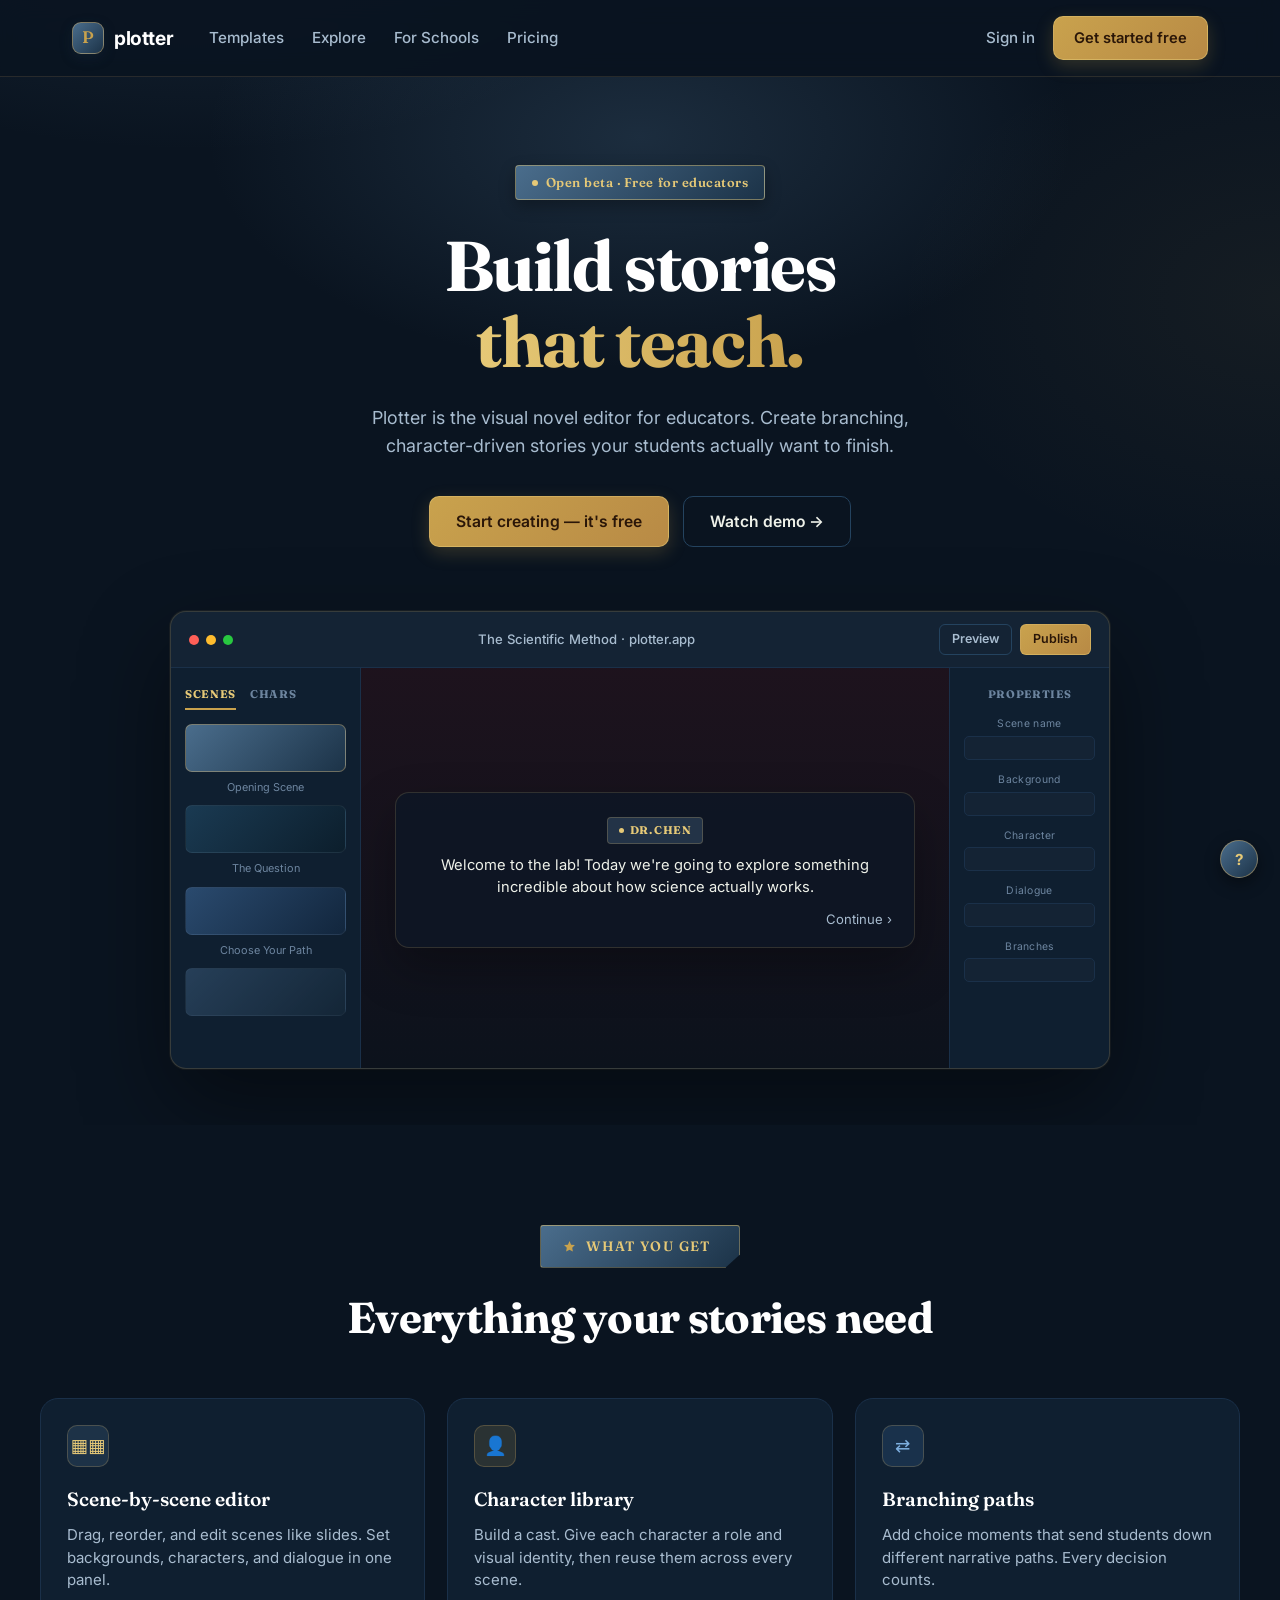
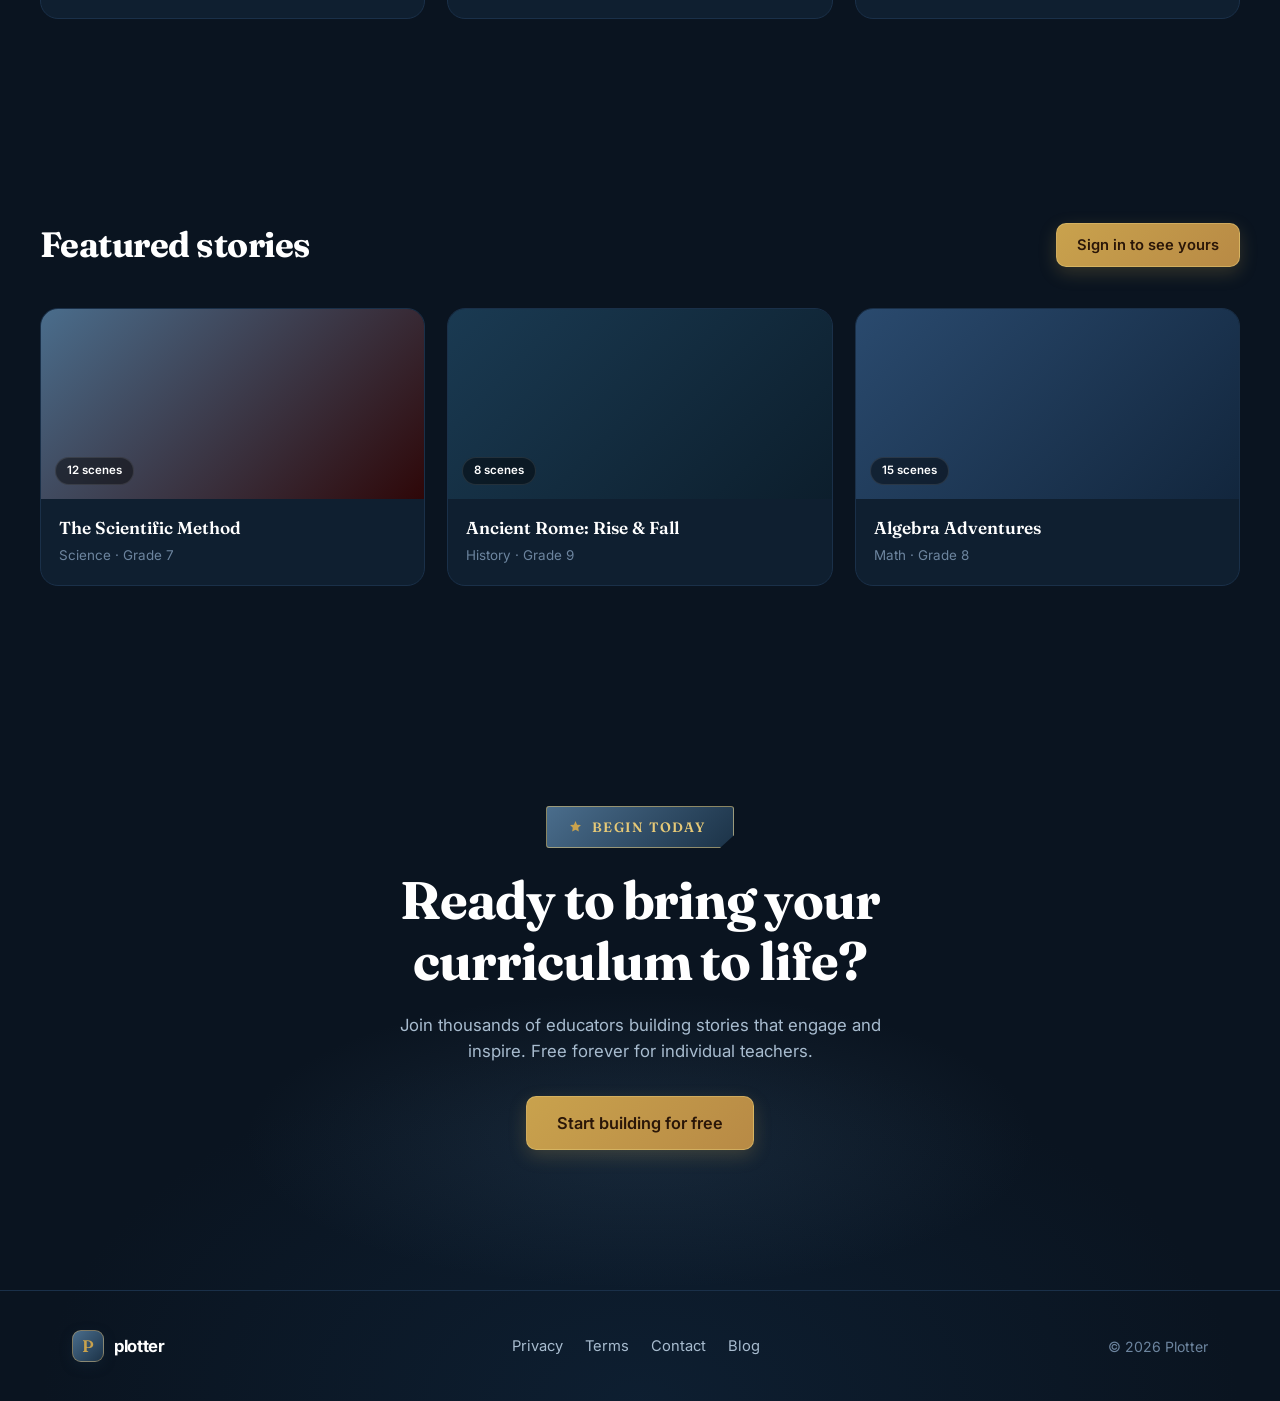
==== commit 8b21ea5d: "ui, pakitengen" ====
--- a/index.html
+++ b/index.html
@@ -21,8 +21,8 @@
     --accent-2: #e6c977;
     --gold: #c9a24d;
     --gold-bright: #e6c977;
-    --maroon: #7c2331;
-    --maroon-deep: #430f18;
+    --maroon: #4a6d8c;
+    --maroon-deep: #1c3348;
     --radius-lg: 18px;
     --radius-md: 12px;
     --font-display: 'Fraunces', serif;
@@ -35,7 +35,7 @@
 
   body{
     background:
-      radial-gradient(ellipse 900px 500px at 15% -5%, rgba(124,35,49,.25), transparent 60%),
+      radial-gradient(ellipse 900px 500px at 15% -5%, rgba(74,109,140,.25), transparent 60%),
       radial-gradient(ellipse 700px 500px at 100% 10%, rgba(201,162,77,.06), transparent 55%),
       radial-gradient(ellipse 1000px 600px at 50% 100%, rgba(20,50,80,.35), transparent 60%),
       var(--bg);
@@ -111,7 +111,7 @@
     font-weight: 600;
     color: var(--gold);
     flex-shrink: 0;
-    box-shadow: 0 4px 12px rgba(58,10,12,0.45);
+    box-shadow: 0 4px 12px rgba(20,40,58,0.45);
   }
 
   .nav-links{
@@ -209,7 +209,7 @@
     transform: translateX(-50%);
     width: 900px;
     height: 480px;
-    background: radial-gradient(ellipse at center, rgba(124,35,49,0.28), transparent 68%);
+    background: radial-gradient(ellipse at center, rgba(74,109,140,0.28), transparent 68%);
     pointer-events: none;
     z-index: 0;
   }
@@ -381,7 +381,7 @@
     border: 1px solid rgba(255,255,255,0.06);
   }
 
-  .scene-thumb.s1{ background: linear-gradient(135deg, #7c2331, #430f18); border-color: rgba(212,175,106,0.4); }
+  .scene-thumb.s1{ background: linear-gradient(135deg, #4a6d8c, #1c3348); border-color: rgba(212,175,106,0.4); }
   .scene-thumb.s2{ background: linear-gradient(135deg, #1a3a52, #0c1e2c); }
   .scene-thumb.s3{ background: linear-gradient(135deg, #2a4a6e, #12263d); }
   .scene-thumb.s4{ background: linear-gradient(135deg, #3a5a7a, #182c3d); opacity: 0.55; }
@@ -418,7 +418,7 @@
     display: inline-flex;
     align-items: center;
     gap: 6px;
-    background: rgba(124,35,49,0.35);
+    background: rgba(74,109,140,0.35);
     color: var(--gold-bright);
     font-size: 0.7rem;
     font-weight: 700;
@@ -547,7 +547,7 @@
     justify-content: center;
     font-size: 1.15rem;
     margin-bottom: 18px;
-    background: rgba(124,35,49,0.25);
+    background: rgba(74,109,140,0.25);
     color: var(--gold-bright);
     border: 1px solid rgba(212,175,106,0.25);
   }
@@ -626,7 +626,7 @@
     padding: 14px;
   }
 
-  .story-cover.c1{ background: linear-gradient(135deg, #7c2331, #2e0708); }
+  .story-cover.c1{ background: linear-gradient(135deg, #4a6d8c, #2e0708); }
   .story-cover.c2{ background: linear-gradient(135deg, #1a3a52, #0c1e2c); }
   .story-cover.c3{ background: linear-gradient(135deg, #2a4a6e, #12263d); }
 
@@ -673,7 +673,7 @@
     transform: translateX(-50%);
     width: 800px;
     height: 300px;
-    background: radial-gradient(ellipse at center, rgba(124,35,49,0.2), transparent 70%);
+    background: radial-gradient(ellipse at center, rgba(74,109,140,0.2), transparent 70%);
     pointer-events: none;
   }
 
@@ -1020,4 +1020,4 @@
 <button class="help-fab" aria-label="Help">?</button>
 
 </body>
-</html>
+</html>
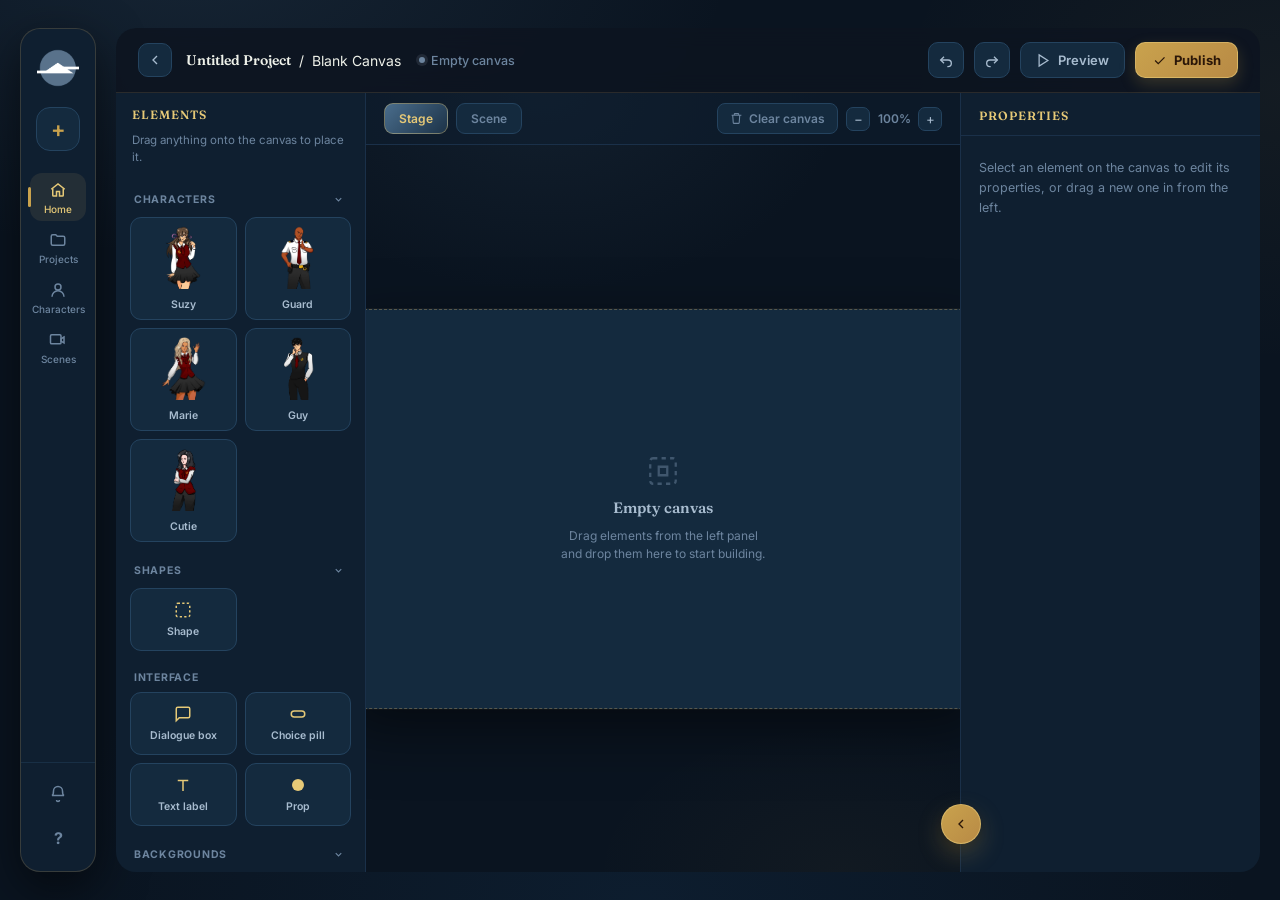
==== commit 02050548: "kuan jel" ====
--- a/index.html
+++ b/index.html
@@ -3,9 +3,9 @@
 <head>
 <meta charset="UTF-8">
 <meta name="viewport" content="width=device-width, initial-scale=1.0">
-<title>Plotter — Build stories that teach.</title>
+<title>Plotter — Blank Workspace</title>
 <link rel="preconnect" href="https://fonts.googleapis.com">
-<link href="https://fonts.googleapis.com/css2?family=Inter:wght@400;500;600;700;800&family=Fraunces:opsz,wght@9..144,500;9..144,600;9..144,700&display=swap" rel="stylesheet">
+<link href="https://fonts.googleapis.com/css2?family=Inter:wght@400;500;600;700;800&family=Fraunces:opsz,wght@9..144,500;9..144,600&display=swap" rel="stylesheet">
 <style>
   :root{
     --bg: #0a1420;
@@ -23,1001 +23,1327 @@
     --gold-bright: #e6c977;
     --maroon: #4a6d8c;
     --maroon-deep: #1c3348;
+    --ok: #4ade9a;
+    --danger: #d9584f;
     --radius-lg: 18px;
     --radius-md: 12px;
     --font-display: 'Fraunces', serif;
-    --max-width: 1200px;
-  }
-
-  *{ box-sizing: border-box; margin: 0; padding: 0; }
-
-  html{ scroll-behavior: smooth; }
-
+  }
+
+  *{box-sizing:border-box; margin:0; padding:0;}
+  html,body{height:100%;}
   body{
     background:
-      radial-gradient(ellipse 900px 500px at 15% -5%, rgba(74,109,140,.25), transparent 60%),
-      radial-gradient(ellipse 700px 500px at 100% 10%, rgba(201,162,77,.06), transparent 55%),
-      radial-gradient(ellipse 1000px 600px at 50% 100%, rgba(20,50,80,.35), transparent 60%),
+      radial-gradient(ellipse 900px 500px at 15% -5%, rgba(74,109,140,.18), transparent 60%),
+      radial-gradient(ellipse 700px 500px at 100% 10%, rgba(201,162,77,.05), transparent 55%),
+      radial-gradient(ellipse 1000px 600px at 50% 100%, rgba(20,50,80,.3), transparent 60%),
       var(--bg);
     color: var(--text);
     font-family: 'Inter', system-ui, sans-serif;
-    line-height: 1.5;
     -webkit-font-smoothing: antialiased;
-    overflow-x: hidden;
-  }
-
+    overflow:hidden;
+  }
   ::selection{ background: rgba(201,162,77,.35); color:#fff; }
   ::-webkit-scrollbar{ width:9px; height:9px; }
   ::-webkit-scrollbar-track{ background: transparent; }
   ::-webkit-scrollbar-thumb{ background: #1e3c56; border-radius:8px; border:2px solid var(--bg); }
   ::-webkit-scrollbar-thumb:hover{ background: var(--maroon); }
-
-  a{ color: inherit; text-decoration: none; }
-  button{ font-family: inherit; cursor: pointer; }
-
-  .wrap{
-    max-width: var(--max-width);
-    margin: 0 auto;
-    padding: 0 32px;
-  }
-
-  /* ---------- Navbar ---------- */
-  header{
-    position: sticky;
+  a{color:inherit; text-decoration:none;}
+  button{font-family:inherit; cursor:pointer;}
+  textarea, input, select{font-family:inherit;}
+
+  /* ---------- Shell ---------- */
+  .shell{ display:flex; height:100vh; padding:28px 20px; gap:20px; box-sizing:border-box; }
+  @media (max-width: 768px){
+    .shell{ flex-direction:column; height:auto; min-height:100vh; padding:12px; gap:12px; }
+    #sidebar-container{ width:100%; display:flex; justify-content:center; }
+    .sidebar{
+      width:100%; max-width:460px; height:auto; min-height:unset;
+      flex-direction:row; flex-wrap:wrap; align-items:center;
+      padding:12px 16px; border-radius:16px; gap:4px 0;
+    }
+    .sidebar-logo{ margin-bottom:0; margin-right:12px; width:36px; height:36px; }
+    .sidebar-create{ margin-bottom:0; margin-right:8px; width:36px; height:36px; font-size:18px; }
+    .sidebar-nav{ flex-direction:row; flex:1; justify-content:flex-start; gap:0; padding:0; flex-wrap:wrap; }
+    .nav-item{ width:auto; padding:6px 10px; flex-direction:row; gap:5px; font-size:11px; }
+    .nav-item svg{ width:16px; height:16px; }
+    .nav-item.active::before{ display:none; }
+    .sidebar-bottom{
+      flex-direction:row; border-top:none; padding-top:0; margin-top:0; width:auto; gap:4px;
+      border-left: 1px solid rgba(36,67,95,.35); padding-left:10px;
+    }
+    .bell-btn, .help-btn{ width:34px; height:34px; }
+    .workspace{ flex:1; height:auto; min-height:70vh; width:100%; }
+  }
+  @media (max-width: 480px){
+    .sidebar{ justify-content:center; gap:6px 0; padding:10px 12px; }
+    .nav-item{ font-size:10px; padding:4px 8px; }
+    .nav-item span{ display:none; }
+  }
+  #sidebar-container{ flex-shrink:0; }
+
+  /* ---------- Left icon sidebar (floating rounded card, matches Templates page) ---------- */
+  .sidebar{
+    width:76px; flex-shrink:0;
+    background: var(--panel);
+    border: 1px solid rgba(212,175,106,.20);
+    border-radius: 20px;
+    padding: 18px 0 14px;
+    display:flex; flex-direction:column; align-items:center;
+    box-shadow: 0 16px 48px rgba(0,0,0,.55);
+    height: 100%;
+  }
+  .sidebar-logo{
+    width:42px; height:42px;
+    display:flex; align-items:center; justify-content:center;
+    overflow:hidden; background:transparent; border:none; box-shadow:none; border-radius:0;
+    margin-bottom: 18px; flex-shrink:0;
+  }
+  .sidebar-logo img{ width:100%; height:100%; object-fit:contain; display:block; }
+  .logo-placeholder{ font-family: var(--font-display); font-weight:700; font-size:18px; color: var(--gold); letter-spacing:-.5px; }
+
+  .sidebar-create{
+    width:44px; height:44px; border-radius:14px;
+    background: var(--panel-2); border:1px solid var(--border); color: var(--gold);
+    display:flex; align-items:center; justify-content:center;
+    font-size:22px; font-weight:600; margin-bottom: 22px; flex-shrink:0;
+    position:relative;
+    transition: transform .15s ease, background .15s ease, border-color .15s ease;
+  }
+  .sidebar-create:hover{ background:#1c3a52; border-color: var(--accent); transform: translateY(-1px); }
+
+  .create-menu{
+    display: none;
+    position: absolute;
     top: 0;
-    z-index: 50;
-    background: rgba(10,20,32,0.88);
-    backdrop-filter: blur(12px);
-    border-bottom: 1px solid rgba(212,175,106,0.15);
-  }
-
-  nav{
-    display: flex;
-    align-items: center;
-    justify-content: space-between;
-    width: 100%;
-    max-width: var(--max-width);
-    margin: 0 auto;
-    padding: 16px 32px;
-  }
-
-  .nav-left{
-    display: flex;
-    align-items: center;
-    gap: 36px;
-  }
-
-  .logo{
-    display: flex;
-    align-items: center;
-    gap: 10px;
-    font-weight: 700;
-    font-size: 1.2rem;
-    letter-spacing: -0.02em;
-    color: #fff;
-  }
-
-  .logo-mark{
-    width: 32px;
-    height: 32px;
-    border-radius: 9px;
+    left: calc(100% + 10px);
+    width: 210px;
+    background: var(--panel);
+    border: 1px solid rgba(212,175,106,.25);
+    border-radius: 12px;
+    box-shadow: 0 16px 40px rgba(0,0,0,.5);
+    padding: 6px;
+    z-index: 100;
+  }
+  .create-menu.open{ display:block; }
+  .create-menu-item{
+    display:block; width:100%; text-align:left; padding: 10px 12px;
+    border:none; background:none; cursor:pointer; border-radius:8px;
+    font-size:13.5px; font-weight:600; color: var(--text-dim);
+    transition: background .15s ease, color .15s ease;
+  }
+  .create-menu-item:hover{ background: var(--panel-2); color: var(--gold-bright); }
+
+  .sidebar-nav{ display:flex; flex-direction:column; gap:2px; width:100%; align-items:center; flex:1; padding:0 4px; }
+  .nav-item{
+    width:56px; display:flex; flex-direction:column; align-items:center; gap:4px;
+    padding: 8px 0 6px; border-radius: 12px;
+    color: var(--text-faint); font-size:10px; font-weight:500;
+    transition: color .15s ease, background .15s ease; position:relative;
+    background:none; border:none; text-align:center;
+  }
+  .nav-item svg{ width:18px; height:18px; flex-shrink:0; }
+  .nav-item:hover{ color: var(--text-dim); }
+  .nav-item.active{ color: var(--gold-bright); background: rgba(212,175,106,.10); }
+  .nav-item.active::before{
+    content:""; position:absolute; left:-2px; top:50%; transform:translateY(-50%);
+    width:3px; height:20px; border-radius:3px; background: var(--gold);
+  }
+
+  .sidebar-bottom{
+    display:flex; flex-direction:column; align-items:center; gap:6px;
+    margin-top:auto; padding-top:12px; width:100%;
+    border-top: 1px solid rgba(36,67,95,.45);
+  }
+  .bell-btn, .help-btn{
+    width:38px; height:38px; border-radius:12px;
+    background:none; border:none; color: var(--text-faint);
+    display:flex; align-items:center; justify-content:center; position:relative;
+    font-size:16px; font-weight:700; transition: all .15s ease;
+  }
+  .bell-btn svg{ width:18px; height:18px; }
+  .bell-btn:hover, .help-btn:hover{ color: var(--gold-bright); background: rgba(212,175,106,.08); }
+  .bell-dot{
+    position:absolute; top:6px; right:6px; width:8px; height:8px; border-radius:50%;
+    background: var(--danger); border: 2px solid var(--panel); display:none;
+  }
+  .bell-btn.has-unread .bell-dot{ display:block; }
+
+  /* ---------- Workspace column ---------- */
+  .workspace{ display:flex; flex-direction:column; flex:1; height:100%; min-width:0; min-height:0; border-radius:20px; overflow:hidden; }
+  .wtop{
+    display:flex; align-items:center; gap:14px; padding: 14px 22px;
+    background: rgba(13,20,32,.85); backdrop-filter: blur(10px);
+    border-bottom: 1px solid rgba(212,175,106,.15); flex-shrink:0;
+  }
+  .back-btn{
+    width:34px; height:34px; border-radius:10px;
+    display:flex; align-items:center; justify-content:center;
+    color: var(--text-dim); background: var(--panel-2); border:1px solid var(--border);
+    transition: all .15s ease;
+  }
+  .back-btn:hover{ color:var(--gold-bright); border-color: var(--gold); }
+  .back-btn svg{ width:16px; height:16px; }
+  .breadcrumb{ display:flex; align-items:center; gap:8px; font-size:14px; min-width:0; }
+  .breadcrumb .story-name{ font-family: var(--font-display); font-weight:600; color:var(--text); white-space:nowrap; }
+  .breadcrumb .story-name[contenteditable]{ outline:none; border-bottom:1px dashed transparent; }
+  .breadcrumb .story-name[contenteditable]:hover{ border-bottom-color: var(--border); }
+  .breadcrumb .story-name[contenteditable]:focus{ border-bottom-color: var(--gold); }
+  .badge-mini{
+    font-size:10px; font-weight:700; letter-spacing:.05em; text-transform:uppercase;
+    padding:3px 8px; border-radius:4px;
+    background: rgba(201,162,77,.15); color: var(--gold-bright);
+    border:1px solid rgba(201,162,77,.4); font-family: var(--font-display); flex-shrink:0;
+  }
+  .save-status{ display:flex; align-items:center; gap:6px; font-size:12.5px; color: var(--text-faint); font-weight:500; margin-left:4px; flex-shrink:0; }
+  .save-status .dot{ width:6px; height:6px; border-radius:50%; background: var(--text-faint); box-shadow:0 0 0 3px rgba(168,188,207,.12); }
+  .save-status.saved .dot{ background: var(--ok); box-shadow:0 0 0 3px rgba(74,222,154,.15); }
+  .wtop-actions{ margin-left:auto; display:flex; align-items:center; gap:10px; }
+  .icon-btn{
+    width:36px; height:36px; border-radius:10px;
+    display:flex; align-items:center; justify-content:center;
+    color: var(--text-dim); background: var(--panel-2); border:1px solid var(--border);
+    transition: all .15s ease;
+  }
+  .icon-btn:hover{ color:var(--gold-bright); border-color: var(--gold); }
+  .icon-btn svg{ width:16px; height:16px; }
+  .btn-ghost{
+    display:flex; align-items:center; gap:7px; padding: 9px 15px; border-radius: 10px;
+    background: var(--panel-2); border:1px solid var(--border); color: var(--text-dim);
+    font-size:13px; font-weight:600; transition: all .15s ease;
+  }
+  .btn-ghost:hover{ color:var(--gold-bright); border-color: var(--gold); }
+  .btn-ghost svg{ width:15px; height:15px; }
+  .btn-primary-sm{
+    display:flex; align-items:center; gap:7px; padding: 9px 16px; border-radius: 10px;
+    background: linear-gradient(135deg, var(--gold), #b88a45);
+    border: 1px solid rgba(230,201,119,.6); color:#2a1608; font-size:13px; font-weight:700;
+    box-shadow: 0 6px 16px rgba(201,162,77,.22); transition: transform .15s ease, box-shadow .15s ease;
+  }
+  .btn-primary-sm:hover{ transform: translateY(-1px); box-shadow: 0 8px 20px rgba(212,175,106,.34); }
+  .btn-primary-sm svg{ width:15px; height:15px; }
+
+  /* Main 3-col editor body */
+  .editor-body{ display:flex; flex:1; min-height:0; position:relative; }
+  .elements-panel, .scene-panel{ flex: 0 0 250px; width:250px; }
+  @media (max-width: 1200px){ .elements-panel, .scene-panel{ flex-basis:220px; width:220px; } }
+  @media (max-width: 980px){ .editor-body{ flex-direction:column; } .elements-panel{ display:none; } }
+
+  /* ---------- Elements panel ---------- */
+  .elements-panel{ border-right: 1px solid var(--border-soft); background: var(--panel); display:flex; flex-direction:column; min-height:0; }
+  .panel-head{ padding: 14px 16px 10px; display:flex; align-items:center; justify-content:space-between; gap:8px; }
+  .panel-head h3{
+    font-family: var(--font-display); font-size:12px; font-weight:600; letter-spacing:.08em; text-transform:uppercase; color: var(--gold-bright);
+  }
+  .panel-sub{ padding: 0 16px 10px; font-size:11.5px; color: var(--text-faint); line-height:1.5; }
+
+  .elements-scroll{ flex:1; min-height:0; overflow-y:auto; padding-bottom:14px; }
+
+  .el-group{ padding: 4px 14px 6px; }
+  .el-group-title{
+    display:flex; align-items:center; justify-content:space-between; gap:6px;
+    font-size:10.5px; font-weight:700; letter-spacing:.07em; text-transform:uppercase; color: var(--text-faint);
+    margin: 10px 4px 8px; cursor:pointer; user-select:none;
+  }
+  .el-group-title:hover{ color: var(--text-dim); }
+  .group-toggle{
+    width:18px; height:18px; flex-shrink:0; background:none; border:none; padding:0;
+    display:flex; align-items:center; justify-content:center; color: inherit;
+    transition: transform .18s ease, color .15s ease;
+  }
+  .group-toggle svg{ width:11px; height:11px; }
+  .group-toggle.collapsed{ transform: rotate(-90deg); }
+  .el-grid{ display:grid; grid-template-columns: 1fr 1fr; gap:8px; overflow:hidden; }
+  .el-grid.collapsed, .bg-swatch-list.collapsed{ display:none; }
+  .el-card{
+    display:flex; flex-direction:column; align-items:center; justify-content:center; gap:6px;
+    background: var(--panel-2); border:1px solid var(--border); border-radius: 11px;
+    padding: 12px 6px; cursor:grab; user-select:none;
+    transition: border-color .15s ease, background .15s ease, transform .1s ease;
+  }
+  .el-card:hover{ border-color: var(--gold); background:#1c3a52; }
+  .el-card:active{ cursor:grabbing; transform: scale(.97); }
+  .el-card svg{ width:18px; height:18px; color: var(--gold-bright); }
+  .el-card span{ font-size:10.5px; font-weight:600; color: var(--text-dim); text-align:center; }
+  .el-card.dragging{ opacity:.4; }
+
+  .bg-swatch-list{ display:grid; grid-template-columns: 1fr 1fr; gap:8px; overflow:hidden; }
+  .bg-swatch{
+    height:44px; border-radius:9px; cursor:grab; position:relative; overflow:hidden;
+    border: 1px solid var(--border); transition: border-color .15s ease, transform .1s ease;
+    background-color: var(--panel-2); background-size:cover; background-position:center;
+  }
+  .bg-swatch:hover{ border-color: var(--gold); }
+  .bg-swatch:active{ cursor:grabbing; transform: scale(.97); }
+  .bg-swatch span{
+    position:absolute; left:6px; bottom:5px; font-size:9.5px; font-weight:700; color:#fff;
+    text-shadow: 0 1px 3px rgba(0,0,0,.6);
+  }
+  .bg-swatch.bg-missing{ border-style:dashed; border-color: var(--danger); }
+  .bg-swatch.bg-missing::after{
+    content:"⚠ image not found"; position:absolute; top:4px; left:6px; right:6px;
+    font-size:8px; font-weight:700; color:#ffb0a8; letter-spacing:.02em;
+  }
+  .thumb.img-missing{ background: var(--panel-3); border-radius:8px; position:relative; }
+  .thumb.img-missing img{ display:none; }
+  .thumb.img-missing::after{ content:"no image"; font-size:9px; color: var(--text-faint); }
+
+  /* ---------- Scene panel (Scene mode) ---------- */
+  .scene-panel{ border-right: 1px solid var(--border-soft); background: var(--panel); display:flex; flex-direction:column; min-height:0; }
+  .scene-panel-head h3{ flex:1; text-align:center; }
+  .panel-back-btn{
+    width:24px; height:24px; border-radius:7px; flex-shrink:0;
+    display:flex; align-items:center; justify-content:center;
+    background: var(--panel-2); border:1px solid var(--border); color: var(--text-dim);
+    transition: all .15s ease;
+  }
+  .panel-back-btn:hover{ color:var(--gold-bright); border-color: var(--gold); }
+  .panel-back-btn svg{ width:12px; height:12px; }
+  .add-scene-btn{
+    width:24px; height:24px; border-radius:7px;
+    display:flex; align-items:center; justify-content:center;
+    background: var(--panel-2); border:1px solid var(--border); color: var(--gold);
+    font-size:14px; font-weight:700; transition: all .15s ease;
+  }
+  .add-scene-btn:hover{ border-color: var(--gold); background:#1c3a52; }
+  .scene-search{
+    margin: 12px 16px; display:flex; align-items:center; gap:8px;
+    background: var(--panel-2); border:1px solid var(--border); border-radius:9px; padding: 8px 11px;
+    transition: border-color .15s ease;
+  }
+  .scene-search:hover{ border-color: var(--gold); }
+  .scene-search svg{ width:13px; height:13px; color: var(--text-faint); flex-shrink:0; }
+  .scene-search input{ background:none; border:none; outline:none; color:var(--text); font-size:12.5px; width:100%; }
+  .scene-search input::placeholder{ color: var(--text-faint); }
+  .scene-list{ overflow-y:auto; padding: 0 10px 16px; flex:1; }
+  .scene-list-empty{
+    display:flex; flex-direction:column; align-items:center; justify-content:center; gap:10px;
+    text-align:center; color: var(--text-faint); padding: 30px 22px; height:100%;
+  }
+  .scene-list-empty svg{ width:28px; height:28px; opacity:.5; }
+  .scene-list-empty .t1{ font-family: var(--font-display); font-size:13.5px; font-weight:600; color: var(--text-dim); }
+  .scene-list-empty .t2{ font-size:11.5px; line-height:1.5; }
+
+  /* ---------- Canvas mode buttons ---------- */
+  .mode-btn-group{ display:flex; align-items:center; gap:8px; }
+  .mode-btn{
+    padding: 7px 14px; border-radius:9px; border:1px solid var(--border);
+    background: var(--panel-2); color: var(--text-faint); font-size:12px; font-weight:600;
+    transition: all .15s ease;
+  }
+  .mode-btn:hover{ color: var(--text-dim); border-color: var(--accent); }
+  .mode-btn.active{
     background: linear-gradient(135deg, var(--maroon), var(--maroon-deep));
-    border: 1px solid rgba(212,175,106,0.5);
-    display: flex;
-    align-items: center;
-    justify-content: center;
-    font-family: var(--font-display);
-    font-size: 1.05rem;
-    font-weight: 600;
-    color: var(--gold);
+    color: var(--gold-bright); border-color: rgba(230,201,119,.4);
+  }
+
+  /* ---------- Canvas / stage ---------- */
+  .canvas-wrap{
+    display:flex; flex-direction:column; flex:1 1 auto; min-width:0; min-height:0;
+    background:
+      radial-gradient(ellipse 600px 400px at 30% 0%, rgba(74,109,140,.12), transparent 50%),
+      radial-gradient(ellipse 500px 300px at 80% 100%, rgba(201,162,77,.04), transparent 50%),
+      var(--bg);
+    position:relative;
+  }
+  .canvas-toolbar{
+    display:flex; align-items:center; gap:8px; padding: 10px 18px;
+    border-bottom: 1px solid var(--border-soft); background: rgba(15,31,48,.5); flex-shrink:0;
+  }
+  .seg{ display:flex; background: var(--panel-2); border:1px solid var(--border); border-radius:9px; padding:2px; }
+  .seg button{ padding: 6px 12px; border-radius:7px; border:none; background:none; color: var(--text-faint); font-size:12px; font-weight:600; transition: all .15s ease; }
+  .seg button.active{ background: linear-gradient(135deg, var(--maroon), var(--maroon-deep)); color: var(--gold-bright); border: 1px solid rgba(230,201,119,.3); }
+  .canvas-toolbar .spacer{ flex:1; }
+  .clear-btn{
+    display:flex; align-items:center; gap:6px; padding: 7px 12px; border-radius:8px;
+    background: var(--panel-2); border:1px solid var(--border); color: var(--text-faint); font-size:12px; font-weight:600;
+    transition: all .15s ease;
+  }
+  .clear-btn:hover{ color:#ffb0a8; border-color: var(--danger); }
+  .clear-btn svg{ width:13px; height:13px; }
+  .zoom-ctrl{ display:flex; align-items:center; gap:6px; font-size:12px; color: var(--text-faint); font-weight:600; }
+  .zoom-ctrl button{
+    width:24px; height:24px; border-radius:7px; background:var(--panel-2); border:1px solid var(--border);
+    color: var(--text-dim); display:flex; align-items:center; justify-content:center; transition: all .15s ease;
+  }
+  .zoom-ctrl button:hover{ border-color: var(--gold); color: var(--gold-bright); }
+  .zoom-ctrl span{ width:36px; text-align:center; }
+
+  .stage-scroll{ flex:1; overflow:auto; display:flex; align-items:center; justify-content:center; padding: 26px; min-height:0; }
+
+  .stage{
+    width: 640px; height: 400px;
+    border-radius: 16px;
+    position:relative;
+    overflow:hidden;
+    border: 1px dashed rgba(212,175,106,.35);
+    box-shadow: 0 20px 60px rgba(0,0,0,.5), 0 0 0 1px rgba(212,175,106,.06);
+    flex-shrink:0;
+    background: var(--panel-2);
+    transition: background .2s ease, border-color .15s ease, transform .12s ease;
+  }
+  .stage.drag-over{ border-color: var(--gold-bright); box-shadow: 0 20px 60px rgba(0,0,0,.5), 0 0 0 3px rgba(201,162,77,.25); }
+
+  .stage-empty{
+    position:absolute; inset:0; display:flex; flex-direction:column; align-items:center; justify-content:center; gap:10px;
+    color: var(--text-faint); text-align:center; padding: 0 40px; pointer-events:none;
+  }
+  .stage-empty svg{ width:34px; height:34px; opacity:.5; }
+  .stage-empty .t1{ font-family: var(--font-display); font-size:15px; font-weight:600; color: var(--text-dim); }
+  .stage-empty .t2{ font-size:12px; line-height:1.5; }
+
+  /* placed elements */
+  .placed{
+    position:absolute; cursor:grab; touch-action:none;
+  }
+  .placed:active{ cursor:grabbing; }
+  .placed.selected .placed-shell{ outline: 2px solid var(--gold-bright); outline-offset:3px; }
+  .placed-del{
+    position:absolute; top:-11px; right:-11px; width:20px; height:20px; border-radius:50%;
+    background: var(--maroon); border: 1px solid rgba(230,201,119,.5); color:#fff;
+    display:none; align-items:center; justify-content:center; z-index:5;
+  }
+  .placed-del svg{ width:10px; height:10px; }
+  .placed.selected .placed-del{ display:flex; }
+
+  .p-sprite .placed-shell{
+    width: 110px; height: 200px; border-radius: 10px 10px 0 0;
+    display:flex; align-items:flex-end; justify-content:center; padding-bottom:8px;
+    font-size:11px; font-weight:700; color: rgba(255,255,255,.9);
+    text-shadow: 0 1px 3px rgba(0,0,0,.5);
+    border: 1px dashed rgba(255,255,255,.3);
+  }
+  .p-sprite.has-img .placed-shell{
+    width: auto; height: 220px; border:none; background:none !important; padding:0;
+    align-items:flex-end; justify-content:center; filter: drop-shadow(0 6px 10px rgba(0,0,0,.45));
+  }
+  .p-sprite.has-img .placed-shell img{
+    height:100%; width:auto; display:block; pointer-events:none; user-select:none;
+  }
+  .char-card{ padding: 8px 6px 8px; }
+  .char-card .thumb{
+    width:100%; height:64px; display:flex; align-items:center; justify-content:center; overflow:hidden;
+  }
+  .char-card .thumb img{ height:100%; width:auto; object-fit:contain; pointer-events:none; }
+  .char-card span{ margin-top:2px; }
+  .p-dialogue .placed-shell{
+    width: 420px; min-height:70px;
+    background: rgba(10,20,32,.9); backdrop-filter: blur(6px);
+    border: 1px solid rgba(212,175,106,.25); border-radius: 12px; padding: 12px 16px 14px;
+  }
+  .p-dialogue .sp-chip{
+    display:inline-flex; align-items:center; gap:6px;
+    background: linear-gradient(135deg, var(--maroon), var(--maroon-deep)); color: var(--gold-bright);
+    font-size:11px; font-weight:700; padding: 4px 10px; border-radius: 8px 8px 0 0;
+    margin: -12px 0 8px -16px; border: 1px solid rgba(230,201,119,.4); font-family: var(--font-display);
+    display:inline-block; min-width: 40px;
+  }
+  .p-dialogue .txt{ font-size: 13px; line-height:1.5; color: rgba(255,255,255,.92); outline:none; min-height:20px; }
+  .p-choice .placed-shell{
+    background: rgba(201,162,77,.14); border:1px solid rgba(201,162,77,.4); color: var(--gold-bright);
+    font-size: 12.5px; font-weight:600; padding: 9px 14px; border-radius: 9px; outline:none; white-space:nowrap;
+  }
+  .p-text .placed-shell{
+    font-size: 15px; font-weight:600; color: var(--text); outline:none; min-width:30px; padding:2px 4px;
+  }
+  .p-prop .placed-shell{
+    width:64px; height:64px; border-radius:50%;
+    background: radial-gradient(circle, #ffe9b0, #f0c25c 70%, transparent 75%); opacity:.9;
+  }
+  .p-box .placed-shell{
+    width:120px; height:80px; border-radius:10px; border: 1px dashed rgba(255,255,255,.35);
+    background: rgba(255,255,255,.06);
+  }
+
+  /* ---------- Inspector ---------- */
+  .inspector{
+    flex: 0 0 300px; width:300px; box-sizing:border-box;
+    display:flex; flex-direction:column; min-height:0;
+    transition: flex-basis .3s cubic-bezier(.4,0,.2,1), width .3s cubic-bezier(.4,0,.2,1), border-color .2s ease;
+    position:relative;
+    border-left: 1px solid var(--border-soft);
+  }
+  @media (max-width: 1200px){ .inspector{ flex-basis:260px; width:260px; } }
+  .inspector.collapsed{ flex-basis: 0; width: 0; border-left-color: transparent; }
+  .insp-inner{
+    width:300px; min-width:300px; height:100%; background: var(--panel);
+    display:flex; flex-direction:column; min-height:0; overflow:hidden;
+    transition: opacity .2s ease;
+  }
+  @media (max-width: 1200px){ .insp-inner{ width:260px; min-width:260px; } }
+  .inspector.collapsed .insp-inner{ opacity:0; pointer-events:none; }
+  .insp-head{ padding: 15px 18px 12px; border-bottom: 1px solid var(--border-soft); flex-shrink:0; }
+  .insp-head h3{ font-family: var(--font-display); font-size:12px; font-weight:600; letter-spacing:.08em; text-transform:uppercase; color: var(--gold-bright); }
+  .insp-body{ padding: 16px 18px 30px; overflow-y:auto; flex:1; }
+
+  .insp-tabs{ display:flex; border-bottom: 1px solid var(--border-soft); flex-shrink:0; }
+  .insp-tab{
+    flex:1; text-align:center; padding: 13px 4px;
+    font-size:12px; font-weight:700; color: var(--text-faint);
+    border-bottom: 2px solid transparent; transition: color .15s ease;
+    font-family: var(--font-display); letter-spacing: .02em; background:none; border-top:none; border-left:none; border-right:none;
+  }
+  .insp-tab.active{ color: var(--gold-bright); border-color: var(--gold); }
+  .insp-tab:hover{ color: var(--text-dim); }
+  .insp-panel-empty{ color: var(--text-faint); font-size:12.5px; line-height:1.6; text-align:center; padding: 30px 6px; }
+  .insp-panel-empty svg{ width:24px; height:24px; opacity:.5; margin-bottom:10px; }
+
+  .insp-empty{ color: var(--text-faint); font-size:12.5px; line-height:1.6; padding-top: 6px; }
+
+  .insp-section + .insp-section{ margin-top: 20px; }
+  .insp-label{
+    font-family: var(--font-display); font-size: 11px; font-weight:600; letter-spacing: .06em;
+    color: var(--gold-bright); text-transform: uppercase; margin-bottom:10px; display:block;
+  }
+  .field{ margin-bottom: 4px; }
+  .field input[type="text"], .field textarea, .field select{
+    width:100%; background: var(--panel-2); border:1px solid var(--border); border-radius:9px;
+    padding: 9px 11px; color: var(--text); font-size:13px; outline:none; transition: border-color .15s ease;
+  }
+  .field input[type="text"]:focus, .field textarea:focus, .field select:focus{ border-color: var(--gold); }
+  .field textarea{ resize:vertical; min-height:64px; line-height:1.5; }
+
+  .swatch-row{ display:flex; gap:8px; flex-wrap:wrap; }
+  .swatch{
+    width:26px; height:26px; border-radius:50%; border:2px solid transparent; cursor:pointer;
+    transition: border-color .15s ease, transform .1s ease;
+  }
+  .swatch:hover{ transform: scale(1.08); }
+  .swatch.selected{ border-color: var(--gold-bright); }
+
+  .del-full-btn{
+    display:flex; align-items:center; justify-content:center; gap:7px; width:100%;
+    padding: 10px; border-radius: 10px; margin-top: 22px;
+    background: rgba(217,88,79,.12); border:1px solid rgba(217,88,79,.4); color:#ff9d95;
+    font-size:12.5px; font-weight:700; transition: background .15s ease;
+  }
+  .del-full-btn:hover{ background: rgba(217,88,79,.2); }
+  .del-full-btn svg{ width:14px; height:14px; }
+
+  .pos-readout{ font-size:11px; color: var(--text-faint); margin-top:8px; }
+
+  /* ---------- Floating inspector toggle ---------- */
+  /* Lives inside .inspector (which has overflow:visible) so it always sits
+     exactly on the panel's own left edge and rides along as the panel's
+     real width animates open/closed. */
+  .insp-toggle{
+    position:absolute;
+    bottom: 28px;
+    left: 0;
+    transform: translate(-50%, 0);
+    width: 40px; height: 40px;
+    border-radius: 50%;
+    background: linear-gradient(135deg, var(--gold), #b88a45);
+    border: 1px solid rgba(230,201,119,.6);
+    color: #2a1608;
+    display:flex; align-items:center; justify-content:center;
+    z-index: 20;
+    box-shadow: 0 10px 24px rgba(201,162,77,.28), 0 4px 10px rgba(0,0,0,.35);
+    transition: transform .15s ease, box-shadow .15s ease;
     flex-shrink: 0;
-    box-shadow: 0 4px 12px rgba(20,40,58,0.45);
-  }
-
-  .nav-links{
-    display: flex;
-    align-items: center;
-    gap: 28px;
-  }
-
-  .nav-links a{
-    color: var(--text-dim);
-    font-size: 0.95rem;
-    font-weight: 500;
-    transition: color 0.15s ease;
-  }
-
-  .nav-links a:hover{ color: var(--gold-bright); }
-
-  .nav-actions{
-    display: flex;
-    align-items: center;
-    gap: 18px;
-    flex-shrink: 0;
-  }
-
-  .nav-actions .signin{
-    color: var(--text-dim);
-    font-size: 0.95rem;
-    font-weight: 500;
-  }
-
-  .nav-actions .signin:hover{ color: var(--gold-bright); }
-
-  .btn{
-    display: inline-flex;
-    align-items: center;
-    justify-content: center;
-    gap: 8px;
-    padding: 10px 20px;
-    border-radius: 10px;
-    font-size: 0.92rem;
-    font-weight: 600;
-    border: none;
-    cursor: pointer;
-    transition: transform 0.15s ease, box-shadow 0.15s ease, opacity 0.15s ease, background 0.15s ease;
-    white-space: nowrap;
-  }
-
-  .btn-primary{
-    background: linear-gradient(135deg, var(--gold), #b88a45);
-    color: #2a1608;
-    border: 1px solid rgba(230,201,119,0.5);
-    box-shadow: 0 6px 18px rgba(201,162,77,0.22);
-  }
-
-  .btn-primary:hover{
-    box-shadow: 0 10px 24px rgba(212,175,106,0.34);
-    transform: translateY(-1px);
-    filter: brightness(1.05);
-  }
-
-  .btn-secondary{
-    background: transparent;
-    color: var(--text);
-    border: 1px solid var(--border);
-  }
-
-  .btn-secondary:hover{
-    background: var(--panel-2);
-    border-color: var(--gold);
-    color: var(--gold-bright);
-  }
-
-  .menu-toggle{
-    display: none;
-    background: none;
-    border: none;
-    color: var(--text);
-    font-size: 1.5rem;
-    cursor: pointer;
-  }
-
-  /* ---------- Hero ---------- */
-  .hero{
-    text-align: center;
-    padding: 88px 32px 56px;
-    position: relative;
-    overflow: hidden;
-  }
-
-  .hero::before{
-    content: "";
-    position: absolute;
-    top: -180px;
-    left: 50%;
-    transform: translateX(-50%);
-    width: 900px;
-    height: 480px;
-    background: radial-gradient(ellipse at center, rgba(74,109,140,0.28), transparent 68%);
-    pointer-events: none;
-    z-index: 0;
-  }
-
-  .hero > *{ position: relative; z-index: 1; }
-
-  .badge{
-    display: inline-flex;
-    align-items: center;
-    gap: 8px;
-    padding: 7px 16px;
-    border-radius: 4px;
-    background: linear-gradient(135deg, var(--maroon), var(--maroon-deep));
-    border: 1px solid rgba(230,201,119,0.45);
-    color: var(--gold-bright);
-    font-family: var(--font-display);
-    font-size: 0.8rem;
-    font-weight: 600;
-    letter-spacing: 0.04em;
-    margin-bottom: 28px;
-    box-shadow: 0 6px 16px rgba(0,0,0,0.3);
-  }
-
-  .badge .dot{
-    width: 6px;
-    height: 6px;
-    border-radius: 50%;
-    background: var(--gold-bright);
-  }
-
-  h1.headline{
-    font-family: var(--font-display);
-    font-size: clamp(2.5rem, 6.5vw, 4.4rem);
-    font-weight: 700;
-    letter-spacing: -0.02em;
-    line-height: 1.08;
-    color: #fff;
-  }
-
-  h1.headline .gradient-text{
-    background: linear-gradient(90deg, var(--gold-bright), var(--gold));
-    -webkit-background-clip: text;
-    background-clip: text;
-    color: transparent;
-  }
-
-  .hero-sub{
-    max-width: 580px;
-    margin: 24px auto 0;
-    color: var(--text-dim);
-    font-size: 1.12rem;
-    line-height: 1.55;
-  }
-
-  .hero-actions{
-    display: flex;
-    align-items: center;
-    justify-content: center;
-    gap: 14px;
-    margin-top: 36px;
-    flex-wrap: wrap;
-  }
-
-  .hero-actions .btn{
-    padding: 13px 26px;
-    font-size: 0.98rem;
-  }
-
-  /* ---------- Editor mockup ---------- */
-  .editor-shell{
-    max-width: 940px;
-    margin: 64px auto 0;
-    background: var(--panel);
-    border: 1px solid rgba(212,175,106,0.2);
-    border-radius: 16px;
-    overflow: hidden;
-    box-shadow: 0 36px 90px rgba(0,0,0,0.45), 0 0 0 1px rgba(212,175,106,0.08);
-    position: relative;
-    z-index: 1;
-  }
-
-  .editor-titlebar{
-    display: flex;
-    align-items: center;
-    justify-content: space-between;
-    padding: 12px 18px;
-    border-bottom: 1px solid var(--border-soft);
-    background: rgba(255,255,255,0.02);
-  }
-
-  .traffic-lights{
-    display: flex;
-    gap: 7px;
-  }
-
-  .traffic-lights span{
-    width: 10px;
-    height: 10px;
-    border-radius: 50%;
-    display: block;
-  }
-
-  .traffic-lights span:nth-child(1){ background: #ff5f57; }
-  .traffic-lights span:nth-child(2){ background: #febc2e; }
-  .traffic-lights span:nth-child(3){ background: #28c840; }
-
-  .editor-title{
-    color: var(--text-dim);
-    font-size: 0.82rem;
-    font-weight: 500;
-  }
-
-  .editor-titlebar-actions{
-    display: flex;
-    gap: 8px;
-  }
-
-  .pill-btn{
-    padding: 5px 12px;
-    border-radius: 6px;
-    font-size: 0.78rem;
-    font-weight: 600;
-    border: 1px solid var(--border);
-    color: var(--text-dim);
-    background: transparent;
-  }
-
-  .pill-btn.publish{
-    background: linear-gradient(135deg, var(--gold), #b88a45);
-    color: #2a1608;
-    border: 1px solid rgba(230,201,119,0.4);
-  }
-
-  .editor-body{
-    display: grid;
-    grid-template-columns: 190px 1fr 160px;
-    height: 400px;
-  }
-
-  .editor-col{
-    padding: 18px 14px;
-  }
-
-  .editor-col.scenes{ border-right: 1px solid var(--border-soft); }
-  .editor-col.props{ border-left: 1px solid var(--border-soft); }
-
-  .editor-tabs{
-    display: flex;
-    gap: 14px;
-    font-size: 0.7rem;
-    font-weight: 700;
-    letter-spacing: 0.06em;
-    margin-bottom: 14px;
-    font-family: var(--font-display);
-  }
-
-  .editor-tabs .active{
-    color: var(--gold-bright);
-    border-bottom: 2px solid var(--gold);
-    padding-bottom: 5px;
-  }
-
-  .editor-tabs span:not(.active){ color: var(--text-faint); }
-
-  .scene-thumb{
-    height: 48px;
-    border-radius: 7px;
-    margin-bottom: 7px;
-    border: 1px solid rgba(255,255,255,0.06);
-  }
-
-  .scene-thumb.s1{ background: linear-gradient(135deg, #4a6d8c, #1c3348); border-color: rgba(212,175,106,0.4); }
-  .scene-thumb.s2{ background: linear-gradient(135deg, #1a3a52, #0c1e2c); }
-  .scene-thumb.s3{ background: linear-gradient(135deg, #2a4a6e, #12263d); }
-  .scene-thumb.s4{ background: linear-gradient(135deg, #3a5a7a, #182c3d); opacity: 0.55; }
-
-  .scene-label{
-    font-size: 0.68rem;
-    color: var(--text-faint);
-    margin-bottom: 10px;
-  }
-
-  .editor-col.editor-stage{
-    position: relative;
-    display: flex;
-    align-items: center;
-    justify-content: center;
-    padding: 24px 18px 20px;
-    background: linear-gradient(180deg, rgba(30,18,28,0.95), rgba(12,18,28,1));
-    overflow: hidden;
-  }
-
-  .dialogue-box{
-    width: 100%;
-    max-width: 520px;
-    background: rgba(15, 22, 36, 0.96);
-    border: 1px solid rgba(212,175,106,0.18);
-    border-radius: 14px;
-    padding: 22px 22px 18px;
-    position: relative;
-    z-index: 1;
-    box-shadow: 0 20px 48px rgba(0,0,0,0.3);
-  }
-
-  .speaker-tag{
-    display: inline-flex;
-    align-items: center;
-    gap: 6px;
-    background: rgba(74,109,140,0.35);
-    color: var(--gold-bright);
-    font-size: 0.7rem;
-    font-weight: 700;
-    letter-spacing: 0.04em;
-    padding: 4px 11px;
-    border-radius: 4px;
-    margin-bottom: 10px;
-    font-family: var(--font-display);
-    border: 1px solid rgba(212,175,106,0.25);
-  }
-
-  .speaker-tag .dot{
-    width: 5px; height: 5px; border-radius: 50%; background: var(--gold-bright);
-  }
-
-  .dialogue-text{
-    font-size: 0.92rem;
-    color: var(--text);
-    line-height: 1.5;
-  }
-
-  .continue-row{
-    display: flex;
-    justify-content: flex-end;
-    margin-top: 12px;
-    color: var(--text-dim);
-    font-size: 0.82rem;
-  }
-
-  .props-field{ margin-bottom: 12px; }
-
-  .props-label{
-    font-size: 0.65rem;
-    color: var(--text-faint);
-    margin-bottom: 4px;
-    letter-spacing: 0.03em;
-  }
-
-  .props-input{
-    height: 24px;
-    border-radius: 5px;
-    border: 1px solid var(--border-soft);
-    background: rgba(255,255,255,0.02);
-  }
-
-  .props-heading{
-    font-size: 0.68rem;
-    font-weight: 700;
-    color: var(--text-faint);
-    letter-spacing: 0.06em;
-    margin-bottom: 14px;
-    font-family: var(--font-display);
-  }
-
-  /* ---------- Section shared ---------- */
-  section{ padding: 100px 32px; }
-
-  .section-head{
-    text-align: center;
-    margin-bottom: 48px;
-  }
-
-  /* Academic banner motif */
-  .section-banner{
-    display: inline-flex;
-    align-items: center;
-    gap: 10px;
-    font-family: var(--font-display);
-    font-size: 0.85rem;
-    font-weight: 600;
-    letter-spacing: 0.1em;
-    color: var(--gold-bright);
-    text-transform: uppercase;
-    margin-bottom: 18px;
-    padding: 10px 28px 10px 22px;
-    background: linear-gradient(135deg, var(--maroon), var(--maroon-deep));
-    border: 1px solid rgba(230,201,119,0.55);
-    border-radius: 3px;
-    clip-path: polygon(0 0, 100% 0, 100% 70%, calc(100% - 14px) 100%, 0 100%);
-    box-shadow: 0 8px 20px rgba(0,0,0,0.35);
-  }
-
-  .section-banner svg{
-    width: 13px;
-    height: 13px;
-    fill: var(--gold);
-  }
-
-  .section-title{
-    font-family: var(--font-display);
-    font-size: clamp(1.9rem, 4vw, 2.7rem);
-    font-weight: 700;
-    letter-spacing: -0.015em;
-    color: #fff;
-  }
-
-  /* ---------- Features grid ---------- */
-  .features-grid{
-    max-width: var(--max-width);
-    margin: 0 auto;
-    display: grid;
-    grid-template-columns: repeat(3, 1fr);
-    gap: 22px;
-  }
-
-  .feature-card{
-    background: var(--panel);
-    border: 1px solid var(--border-soft);
-    border-radius: var(--radius-lg);
-    padding: 26px;
-    transition: border-color 0.2s ease, transform 0.2s ease, box-shadow 0.2s ease;
-  }
-
-  .feature-card:hover{
-    border-color: rgba(212,175,106,0.45);
-    transform: translateY(-3px);
-    box-shadow: 0 14px 32px rgba(0,0,0,0.35);
-  }
-
-  .feature-icon{
-    width: 42px;
-    height: 42px;
-    border-radius: 10px;
-    display: flex;
-    align-items: center;
-    justify-content: center;
-    font-size: 1.15rem;
-    margin-bottom: 18px;
-    background: rgba(74,109,140,0.25);
-    color: var(--gold-bright);
-    border: 1px solid rgba(212,175,106,0.25);
-  }
-
-  .feature-card:nth-child(2) .feature-icon{
-    background: rgba(201,162,77,0.15);
-    color: var(--gold);
-  }
-
-  .feature-card:nth-child(3) .feature-icon{
-    background: rgba(74,134,201,0.18);
-    color: #7eb0e0;
-  }
-
-  .feature-title{
-    font-family: var(--font-display);
-    font-size: 1.2rem;
-    font-weight: 600;
-    margin-bottom: 10px;
-    color: #fff;
-  }
-
-  .feature-desc{
-    color: var(--text-dim);
-    font-size: 0.94rem;
-    line-height: 1.5;
-  }
-
-  /* ---------- Featured stories ---------- */
-  .stories-header{
-    max-width: var(--max-width);
-    margin: 0 auto 36px;
-    display: flex;
-    align-items: center;
-    justify-content: space-between;
-    flex-wrap: wrap;
-    gap: 16px;
-  }
-
-  .stories-header h2{
-    font-family: var(--font-display);
-    font-size: clamp(1.7rem, 3.5vw, 2.2rem);
-    font-weight: 700;
-    letter-spacing: -0.015em;
-    color: #fff;
-  }
-
-  .stories-grid{
-    max-width: var(--max-width);
-    margin: 0 auto;
-    display: grid;
-    grid-template-columns: repeat(3, 1fr);
-    gap: 22px;
-  }
-
-  .story-card{
-    border-radius: var(--radius-lg);
-    overflow: hidden;
-    border: 1px solid var(--border-soft);
-    background: var(--panel);
-    transition: transform 0.2s ease, box-shadow 0.2s ease, border-color 0.2s ease;
-    cursor: pointer;
-  }
-
-  .story-card:hover{
-    transform: translateY(-4px);
-    box-shadow: 0 16px 40px rgba(0,0,0,0.4);
-    border-color: rgba(212,175,106,0.35);
-  }
-
-  .story-cover{
-    height: 190px;
-    position: relative;
-    display: flex;
-    align-items: flex-end;
-    padding: 14px;
-  }
-
-  .story-cover.c1{ background: linear-gradient(135deg, #4a6d8c, #2e0708); }
-  .story-cover.c2{ background: linear-gradient(135deg, #1a3a52, #0c1e2c); }
-  .story-cover.c3{ background: linear-gradient(135deg, #2a4a6e, #12263d); }
-
-  .scene-count{
-    background: rgba(0,0,0,0.45);
-    backdrop-filter: blur(6px);
-    color: #fff;
-    font-size: 0.72rem;
-    font-weight: 600;
-    padding: 4px 11px;
-    border-radius: 999px;
-    border: 1px solid rgba(255,255,255,0.1);
-  }
-
-  .story-info{
-    padding: 16px 18px 20px;
-  }
-
-  .story-title{
-    font-family: var(--font-display);
-    font-size: 1.08rem;
-    font-weight: 600;
-    margin-bottom: 4px;
-    color: #fff;
-  }
-
-  .story-meta{
-    color: var(--text-faint);
-    font-size: 0.84rem;
-  }
-
-  /* ---------- CTA ---------- */
-  .cta{
-    text-align: center;
-    padding: 120px 32px 140px;
-    position: relative;
-  }
-
-  .cta::before{
-    content: "";
-    position: absolute;
-    bottom: 0;
-    left: 50%;
-    transform: translateX(-50%);
-    width: 800px;
-    height: 300px;
-    background: radial-gradient(ellipse at center, rgba(74,109,140,0.2), transparent 70%);
-    pointer-events: none;
-  }
-
-  .cta-title{
-    font-family: var(--font-display);
-    font-size: clamp(2.1rem, 5vw, 3.3rem);
-    font-weight: 700;
-    letter-spacing: -0.02em;
-    line-height: 1.15;
-    color: #fff;
-    position: relative;
-  }
-
-  .cta-sub{
-    max-width: 540px;
-    margin: 22px auto 0;
-    color: var(--text-dim);
-    font-size: 1.05rem;
-    position: relative;
-  }
-
-  .cta-btn{
-    margin-top: 32px;
-    padding: 14px 30px;
-    font-size: 1.02rem;
-    position: relative;
-  }
-
-  /* ---------- Footer ---------- */
-  footer{
-    border-top: 1px solid var(--border-soft);
-    padding: 28px 0;
-    background: transparent;
-    color: var(--text-faint);
-    font-size: 0.85rem;
-  }
-
-  .footer-inner{
-    width: 100%;
-    max-width: var(--max-width);
-    margin: 0 auto;
-    padding: 0 32px;
-    display: flex;
-    align-items: center;
-    justify-content: space-between;
-    gap: 24px;
-    flex-wrap: nowrap;
-  }
-
-  .footer-logo{
-    display: inline-flex;
-    align-items: center;
-    gap: 10px;
-    font-size: 1.05rem;
-    font-weight: 700;
-    color: #fff;
-    flex-shrink: 0;
-  }
-
-  .footer-links{
-    display: flex;
-    flex-wrap: wrap;
-    gap: 22px;
-    justify-content: center;
-    flex: 1;
-  }
-
-  .footer-links a{
-    color: var(--text-dim);
-    font-size: 0.92rem;
-    transition: color 0.15s ease;
-  }
-
-  .footer-links a:hover{ color: var(--gold-bright); }
-
-  .footer-copy{
-    color: var(--text-faint);
-    font-size: 0.88rem;
-    white-space: nowrap;
-    flex-shrink: 0;
-  }
-
-  @media (max-width: 640px) {
-    .footer-inner{
-      flex-direction: column;
-      align-items: center;
-      text-align: center;
-      flex-wrap: wrap;
-    }
-
-    .footer-links{
-      justify-content: center;
-      flex: none;
-    }
-  }
-
-  .help-fab{
-    position: fixed;
-    bottom: 22px;
-    right: 22px;
-    width: 38px;
-    height: 38px;
-    border-radius: 50%;
-    background: linear-gradient(135deg, var(--maroon), var(--maroon-deep));
-    border: 1px solid rgba(212,175,106,0.5);
-    color: var(--gold-bright);
-    font-size: 0.95rem;
-    font-weight: 700;
-    cursor: pointer;
-    display: flex;
-    align-items: center;
-    justify-content: center;
-    box-shadow: 0 6px 16px rgba(0,0,0,0.4);
-    z-index: 40;
-    transition: transform 0.15s ease, box-shadow 0.15s ease;
-  }
-
-  .help-fab:hover{
-    transform: translateY(-2px);
-    box-shadow: 0 8px 20px rgba(0,0,0,0.5);
-  }
-
-  /* ---------- Responsive ---------- */
-  @media (max-width: 900px){
-    .features-grid, .stories-grid{
-      grid-template-columns: repeat(2, 1fr);
-    }
-    .editor-body{
-      grid-template-columns: 110px 1fr 0px;
-    }
-    .editor-col.props{ display: none; }
-  }
-
-  @media (max-width: 760px){
-    .nav-links{ display: none; }
-    .menu-toggle{ display: block; }
-    nav{ padding: 14px 20px; gap: 12px; }
-    .logo{ margin-right: auto; }
-    .nav-actions{ margin-left: 0; }
-    .nav-actions .signin{ display: none; }
-    .hero{ padding: 56px 20px 36px; }
-    section{ padding: 64px 20px; }
-    .features-grid, .stories-grid{
-      grid-template-columns: 1fr;
-    }
-    .editor-body{
-      grid-template-columns: 1fr;
-    }
-    .editor-col.scenes{
-      display: flex;
-      gap: 8px;
-      overflow-x: auto;
-      border-right: none;
-      border-bottom: 1px solid var(--border-soft);
-    }
-    .editor-col.scenes .editor-tabs{ display: none; }
-    .scene-thumb{ min-width: 90px; margin-bottom: 0; }
-    .scene-label{ display: none; }
-    .editor-col.props{ display: none; }
-    .stories-header{ flex-direction: column; align-items: flex-start; }
-  }
-
-  @media (max-width: 480px){
-    .hero-actions{ flex-direction: column; width: 100%; }
-    .hero-actions .btn{ width: 100%; }
-  }
+  }
+  .insp-toggle:hover{ transform: translate(-50%, -2px); box-shadow: 0 12px 28px rgba(212,175,106,.4), 0 4px 10px rgba(0,0,0,.35); }
+  .insp-toggle svg{ width:16px; height:16px; transition: transform .28s ease; }
+  .insp-toggle.panel-open svg{ transform: rotate(180deg); }
+  @media (max-width: 980px){ .insp-toggle{ display:none; } }
 </style>
 </head>
 <body>
 
-<header>
-  <nav>
-    <div class="nav-left">
-      <a href="#" class="logo">
-        <span class="logo-mark">P</span>
-        <span>plotter</span>
-      </a>
-      <div class="nav-links">
-        <a href="#templates">Templates</a>
-        <a href="#explore">Explore</a>
-        <a href="#schools">For Schools</a>
-        <a href="#pricing">Pricing</a>
+<div class="shell">
+
+  <!-- ============ LEFT SIDEBAR (loaded from sidebar.html, template fallback below) ============ -->
+  <div id="sidebar-container"></div>
+
+  <!-- ============ WORKSPACE ============ -->
+  <div class="workspace">
+
+    <!-- Top bar -->
+    <div class="wtop">
+      <button class="back-btn"><svg viewBox="0 0 24 24" fill="none" stroke="currentColor" stroke-width="2"><path d="M15 18l-6-6 6-6"/></svg></button>
+      <div class="breadcrumb">
+        <span class="story-name" contenteditable="true" spellcheck="false">Untitled Project</span>
+        <!-- <span class="badge-mini">Draft</span> -->
+        <span class="sep">/</span>
+        <span class="scene-name" id="crumbScene">Blank Canvas</span>
+      </div>
+      <div class="save-status" id="saveStatus"><span class="dot"></span>Empty canvas</div>
+
+      <div class="wtop-actions">
+        <button class="icon-btn" id="undoBtn" title="Undo" disabled><svg viewBox="0 0 24 24" fill="none" stroke="currentColor" stroke-width="2"><path d="M9 7 4 12l5 5"/><path d="M4 12h11a5 5 0 0 1 0 10h-1"/></svg></button>
+        <button class="icon-btn" id="redoBtn" title="Redo" disabled><svg viewBox="0 0 24 24" fill="none" stroke="currentColor" stroke-width="2"><path d="m15 7 5 5-5 5"/><path d="M20 12H9a5 5 0 0 0 0 10h1"/></svg></button>
+        <button class="btn-ghost"><svg viewBox="0 0 24 24" fill="none" stroke="currentColor" stroke-width="2"><path d="M5 3l14 9-14 9V3z"/></svg>Preview</button>
+        <button class="btn-primary-sm"><svg viewBox="0 0 24 24" fill="none" stroke="currentColor" stroke-width="2"><path d="M5 12l5 5L20 7"/></svg>Publish</button>
       </div>
     </div>
-    <div class="nav-actions">
-      <a href="signin.html" class="signin">Sign in</a>
-      <a href="#start" class="btn btn-primary">Get started free</a>
-    </div>
-    <button class="menu-toggle" aria-label="Menu">&#9776;</button>
-  </nav>
-</header>
-
-<main>
-  <section class="hero">
-    <span class="badge"><span class="dot"></span>Open beta · Free for educators</span>
-    <h1 class="headline">Build stories<br><span class="gradient-text">that teach.</span></h1>
-    <p class="hero-sub">Plotter is the visual novel editor for educators. Create branching, character-driven stories your students actually want to finish.</p>
-    <div class="hero-actions">
-      <a href="#start" class="btn btn-primary">Start creating — it's free</a>
-      <a href="#demo" class="btn btn-secondary">Watch demo →</a>
-    </div>
-
-    <div class="editor-shell">
-      <div class="editor-titlebar">
-        <div class="traffic-lights"><span></span><span></span><span></span></div>
-        <div class="editor-title">The Scientific Method · plotter.app</div>
-        <div class="editor-titlebar-actions">
-          <span class="pill-btn">Preview</span>
-          <span class="pill-btn publish">Publish</span>
+
+    <!-- 3 column editor -->
+    <div class="editor-body">
+
+      <!-- Elements palette -->
+      <div class="elements-panel">
+        <div class="panel-head"><h3>Elements</h3></div>
+        <div class="panel-sub">Drag anything onto the canvas to place it.</div>
+
+        <div class="elements-scroll">
+
+          <div class="el-group">
+            <div class="el-group-title" data-toggle="charGrid">
+              <span>Characters</span>
+              <button class="group-toggle" type="button" aria-expanded="true"><svg viewBox="0 0 24 24" fill="none" stroke="currentColor" stroke-width="2.5"><path d="M6 9l6 6 6-6"/></svg></button>
+            </div>
+            <div class="el-grid" id="charGrid"></div>
+          </div>
+
+          <div class="el-group">
+            <div class="el-group-title" data-toggle="shapeGrid">
+              <span>Shapes</span>
+              <button class="group-toggle" type="button" aria-expanded="true"><svg viewBox="0 0 24 24" fill="none" stroke="currentColor" stroke-width="2.5"><path d="M6 9l6 6 6-6"/></svg></button>
+            </div>
+            <div class="el-grid" id="shapeGrid">
+              <div class="el-card" draggable="true" data-type="box">
+                <svg viewBox="0 0 24 24" fill="none" stroke="currentColor" stroke-width="2"><rect x="3" y="3" width="18" height="18" rx="2" stroke-dasharray="3 3"/></svg>
+                <span>Shape</span>
+              </div>
+            </div>
+          </div>
+
+          <div class="el-group">
+            <div class="el-group-title">Interface</div>
+            <div class="el-grid">
+              <div class="el-card" draggable="true" data-type="dialogue">
+                <svg viewBox="0 0 24 24" fill="none" stroke="currentColor" stroke-width="2"><path d="M21 15a2 2 0 0 1-2 2H7l-4 4V5a2 2 0 0 1 2-2h14a2 2 0 0 1 2 2z"/></svg>
+                <span>Dialogue box</span>
+              </div>
+              <div class="el-card" draggable="true" data-type="choice">
+                <svg viewBox="0 0 24 24" fill="none" stroke="currentColor" stroke-width="2"><rect x="3" y="8" width="18" height="8" rx="4"/></svg>
+                <span>Choice pill</span>
+              </div>
+              <div class="el-card" draggable="true" data-type="text">
+                <svg viewBox="0 0 24 24" fill="none" stroke="currentColor" stroke-width="2"><path d="M5 6h14M12 6v14"/></svg>
+                <span>Text label</span>
+              </div>
+              <div class="el-card" draggable="true" data-type="prop">
+                <svg viewBox="0 0 24 24" fill="currentColor"><circle cx="12" cy="12" r="8"/></svg>
+                <span>Prop</span>
+              </div>
+            </div>
+          </div>
+
+          <div class="el-group">
+            <div class="el-group-title" data-toggle="bgSwatchList">
+              <span>Backgrounds</span>
+              <button class="group-toggle" type="button" aria-expanded="true"><svg viewBox="0 0 24 24" fill="none" stroke="currentColor" stroke-width="2.5"><path d="M6 9l6 6 6-6"/></svg></button>
+            </div>
+            <div class="bg-swatch-list" id="bgSwatchList"></div>
+          </div>
+
         </div>
       </div>
-      <div class="editor-body">
-        <div class="editor-col scenes">
-          <div class="editor-tabs">
-            <span class="active">SCENES</span>
-            <span>CHARS</span>
-          </div>
-          <div class="scene-thumb s1"></div>
-          <div class="scene-label">Opening Scene</div>
-          <div class="scene-thumb s2"></div>
-          <div class="scene-label">The Question</div>
-          <div class="scene-thumb s3"></div>
-          <div class="scene-label">Choose Your Path</div>
-          <div class="scene-thumb s4"></div>
+
+      <!-- Scene panel (Scene mode) -->
+      <div class="scene-panel" id="scenePanel" style="display:none;">
+        <div class="panel-head scene-panel-head">
+          <button class="panel-back-btn" id="sceneBackBtn" title="Back to Stage"><svg viewBox="0 0 24 24" fill="none" stroke="currentColor" stroke-width="2"><path d="M15 18l-6-6 6-6"/></svg></button>
+          <h3 id="sceneCountLabel">Scenes · 0</h3>
+          <button class="add-scene-btn" title="Add scene">+</button>
         </div>
-        <div class="editor-col editor-stage">
-          <div class="dialogue-box">
-            <span class="speaker-tag"><span class="dot"></span>DR. CHEN</span>
-            <p class="dialogue-text">Welcome to the lab! Today we're going to explore something incredible about how science actually works.</p>
-            <div class="continue-row">Continue ›</div>
-          </div>
+        <div class="scene-search">
+          <svg viewBox="0 0 24 24" fill="none" stroke="currentColor" stroke-width="2"><circle cx="11" cy="11" r="7"/><path d="m21 21-4.35-4.35"/></svg>
+          <input type="text" placeholder="Find a scene…">
         </div>
-        <div class="editor-col props">
-          <div class="props-heading">PROPERTIES</div>
-          <div class="props-field">
-            <div class="props-label">Scene name</div>
-            <div class="props-input"></div>
-          </div>
-          <div class="props-field">
-            <div class="props-label">Background</div>
-            <div class="props-input"></div>
-          </div>
-          <div class="props-field">
-            <div class="props-label">Character</div>
-            <div class="props-input"></div>
-          </div>
-          <div class="props-field">
-            <div class="props-label">Dialogue</div>
-            <div class="props-input"></div>
-          </div>
-          <div class="props-field">
-            <div class="props-label">Branches</div>
-            <div class="props-input"></div>
+        <div class="scene-list" id="sceneList">
+          <div class="scene-list-empty">
+            <svg viewBox="0 0 24 24" fill="none" stroke="currentColor" stroke-width="1.6"><rect x="2" y="5" width="14" height="12" rx="1.5"/><path d="M20 8l-4 2.5v3L20 16V8Z"/></svg>
+            <div class="t1">No scenes yet</div>
+            <div class="t2">Add a scene to start<br>mapping your story.</div>
           </div>
         </div>
       </div>
-    </div>
-  </section>
-
-  <section id="features">
-    <div class="section-head">
-      <div class="section-banner">
-        <svg viewBox="0 0 24 24"><path d="M12 2l2.9 6.6L22 9.3l-5 4.9 1.2 7-6.2-3.4-6.2 3.4 1.2-7-5-4.9 7.1-.7L12 2z"/></svg>
-        What you get
-      </div>
-      <h2 class="section-title">Everything your stories need</h2>
-    </div>
-    <div class="features-grid">
-      <div class="feature-card">
-        <div class="feature-icon">▦▦</div>
-        <div class="feature-title">Scene-by-scene editor</div>
-        <p class="feature-desc">Drag, reorder, and edit scenes like slides. Set backgrounds, characters, and dialogue in one panel.</p>
-      </div>
-      <div class="feature-card">
-        <div class="feature-icon">👤</div>
-        <div class="feature-title">Character library</div>
-        <p class="feature-desc">Build a cast. Give each character a role and visual identity, then reuse them across every scene.</p>
-      </div>
-      <div class="feature-card">
-        <div class="feature-icon">⇄</div>
-        <div class="feature-title">Branching paths</div>
-        <p class="feature-desc">Add choice moments that send students down different narrative paths. Every decision counts.</p>
-      </div>
-    </div>
-  </section>
-
-  <section id="explore">
-    <div class="stories-header">
-      <h2>Featured stories</h2>
-      <a href="#signin" class="btn btn-primary">Sign in to see yours</a>
-    </div>
-    <div class="stories-grid">
-      <div class="story-card">
-        <div class="story-cover c1"><span class="scene-count">12 scenes</span></div>
-        <div class="story-info">
-          <div class="story-title">The Scientific Method</div>
-          <div class="story-meta">Science · Grade 7</div>
+
+      <!-- Canvas -->
+      <div class="canvas-wrap">
+        <div class="canvas-toolbar">
+          <div class="mode-btn-group">
+            <button class="mode-btn active" id="tabStage">Stage</button>
+            <button class="mode-btn" id="tabScene">Scene</button>
+          </div>
+          <div class="spacer"></div>
+          <button class="clear-btn" id="clearBtn">
+            <svg viewBox="0 0 24 24" fill="none" stroke="currentColor" stroke-width="2"><path d="M3 6h18M8 6V4a1 1 0 0 1 1-1h6a1 1 0 0 1 1 1v2m2 0-1 14a1 1 0 0 1-1 1H7a1 1 0 0 1-1-1L5 6"/></svg>
+            Clear canvas
+          </button>
+          <div class="zoom-ctrl">
+            <button id="zoomOut">−</button><span id="zoomLabel">100%</span><button id="zoomIn">+</button>
+          </div>
+        </div>
+
+        <div class="stage-scroll" id="stageScroll">
+          <div class="stage" id="stage">
+            <div class="stage-empty" id="stageEmpty">
+              <svg viewBox="0 0 24 24" fill="none" stroke="currentColor" stroke-width="1.6"><rect x="3" y="3" width="18" height="18" rx="2" stroke-dasharray="3 3"/><path d="M9 9h6v6H9z"/></svg>
+              <div class="t1">Empty canvas</div>
+              <div class="t2">Drag elements from the left panel<br>and drop them here to start building.</div>
+            </div>
+          </div>
         </div>
       </div>
-      <div class="story-card">
-        <div class="story-cover c2"><span class="scene-count">8 scenes</span></div>
-        <div class="story-info">
-          <div class="story-title">Ancient Rome: Rise &amp; Fall</div>
-          <div class="story-meta">History · Grade 9</div>
+
+      <!-- Inspector -->
+      <div class="inspector" id="inspectorPanel">
+        <div class="insp-inner">
+          <div id="inspStageMode">
+            <div class="insp-head"><h3>Properties</h3></div>
+            <div class="insp-body" id="inspBody">
+              <div class="insp-empty" id="inspEmpty">Select an element on the canvas to edit its properties, or drag a new one in from the left.</div>
+            </div>
+          </div>
+
+          <div id="inspSceneMode" style="display:none;">
+            <div class="insp-tabs">
+              <button class="insp-tab active" data-tab="scene">Scene</button>
+              <button class="insp-tab" data-tab="cast">Cast</button>
+              <button class="insp-tab" data-tab="dialogue">Dialogue</button>
+              <button class="insp-tab" data-tab="choices">Choices</button>
+            </div>
+            <div class="insp-body">
+              <div class="insp-panel-empty" data-panel="scene">
+                <svg viewBox="0 0 24 24" fill="none" stroke="currentColor" stroke-width="1.6"><path d="M12 2l2.9 6.6L22 9.3l-5 4.9 1.2 7-6.2-3.4-6.2 3.4 1.2-7-5-4.9 7.1-.7L12 2z"/></svg><br>
+                No scene selected. Add or choose a scene to edit its name, background, and ambience.
+              </div>
+              <div class="insp-panel-empty" data-panel="cast" style="display:none;">
+                <svg viewBox="0 0 24 24" fill="none" stroke="currentColor" stroke-width="1.6"><circle cx="12" cy="8" r="4"/><path d="M4 21c0-4.4 3.6-8 8-8s8 3.6 8 8"/></svg><br>
+                No scene selected. Choose a scene to manage its cast.
+              </div>
+              <div class="insp-panel-empty" data-panel="dialogue" style="display:none;">
+                <svg viewBox="0 0 24 24" fill="none" stroke="currentColor" stroke-width="1.6"><path d="M21 15a2 2 0 0 1-2 2H7l-4 4V5a2 2 0 0 1 2-2h14a2 2 0 0 1 2 2z"/></svg><br>
+                No scene selected. Choose a scene to write its dialogue.
+              </div>
+              <div class="insp-panel-empty" data-panel="choices" style="display:none;">
+                <svg viewBox="0 0 24 24" fill="none" stroke="currentColor" stroke-width="1.6"><rect x="3" y="8" width="18" height="8" rx="4"/></svg><br>
+                No scene selected. Choose a scene to edit its choices.
+              </div>
+            </div>
+          </div>
         </div>
+
+        <!-- Floating toggle that slides the Properties/Inspector panel -->
+        <button class="insp-toggle panel-open" id="inspToggle" title="Hide properties panel" aria-label="Toggle properties panel" aria-expanded="true">
+          <svg viewBox="0 0 24 24" fill="none" stroke="currentColor" stroke-width="2"><path d="M9 18l6-6-6-6"/></svg>
+        </button>
       </div>
-      <div class="story-card">
-        <div class="story-cover c3"><span class="scene-count">15 scenes</span></div>
-        <div class="story-info">
-          <div class="story-title">Algebra Adventures</div>
-          <div class="story-meta">Math · Grade 8</div>
+
+    </div>
+  </div>
+</div>
+
+<!-- ====== SIDEBAR TEMPLATE (fallback, used if sidebar.html can't be fetched) ====== -->
+<template id="sidebar-template">
+    <nav class="sidebar" role="navigation" aria-label="Main navigation">
+        <div class="sidebar-logo" id="sidebarLogo">
+            <img src="" alt="Logo" id="sidebarLogoImg" style="display:none;" />
+            <span class="logo-placeholder" id="sidebarLogoPlaceholder">SF</span>
         </div>
-      </div>
+        <button class="sidebar-create" id="sidebarCreateBtn" title="Create new" aria-haspopup="true" aria-expanded="false">+</button>
+        <div class="create-menu" id="createMenu" role="menu" aria-label="Create options">
+            <button class="create-menu-item" id="menuUpload" role="menuitem" type="button">Upload</button>
+            <button class="create-menu-item" id="menuBlankProject" role="menuitem" type="button" onclick="window.location.href='blank_workspace.html'">Create blank project</button>
+        </div>
+        <input type="file" id="hiddenFileInput" style="display:none;" />
+        <div class="sidebar-nav">
+            <a class="nav-item" href="index.html" data-page="index.html">
+                <svg viewBox="0 0 24 24" fill="none" stroke="currentColor" stroke-width="2"><path d="M3 11l9-7 9 7"/><path d="M5 10v9a1 1 0 0 0 1 1h4v-6h4v6h4a1 1 0 0 0 1-1v-9"/></svg>
+                <span>Home</span>
+            </a>
+            <a class="nav-item" href="projects.html" data-page="projects.html">
+                <svg viewBox="0 0 24 24" fill="none" stroke="currentColor" stroke-width="2"><path d="M3 7a2 2 0 0 1 2-2h4l2 2h8a2 2 0 0 1 2 2v8a2 2 0 0 1-2 2H5a2 2 0 0 1-2-2V7Z"/></svg>
+                <span>Projects</span>
+            </a>
+            <a class="nav-item" href="characters.html" data-page="characters.html">
+                <svg viewBox="0 0 24 24" fill="none" stroke="currentColor" stroke-width="2"><circle cx="12" cy="8" r="4"/><path d="M4 21c0-4.4 3.6-8 8-8s8 3.6 8 8"/></svg>
+                <span>Characters</span>
+            </a>
+            <a class="nav-item" href="scenes.html" data-page="scenes.html">
+                <svg viewBox="0 0 24 24" fill="none" stroke="currentColor" stroke-width="2"><rect x="2" y="5" width="14" height="12" rx="1.5"/><path d="M20 8l-4 2.5v3L20 16V8Z"/></svg>
+                <span>Scenes</span>
+            </a>
+        </div>
+        <div class="sidebar-bottom">
+            <button class="bell-btn" id="sidebarBell" type="button" aria-label="Notifications">
+                <svg viewBox="0 0 24 24" fill="none" stroke="currentColor" stroke-width="2"><path d="M6 8a6 6 0 0 1 12 0c0 5 2 6 2 6H4s2-1 2-6Z"/><path d="M10 20a2 2 0 0 0 4 0"/></svg>
+                <span class="bell-dot" id="sidebarBellDot"></span>
+            </button>
+            <button class="help-btn" id="sidebarHelp" type="button" aria-label="Help">?</button>
+        </div>
+    </nav>
+</template>
+
+<script>
+/* ---------------- Sidebar: inject external sidebar.html, fallback to embedded template ---------------- */
+const sidebarContainer = document.getElementById('sidebar-container');
+
+function injectSidebar(html) {
+    sidebarContainer.innerHTML = html;
+    bindSidebarEvents();
+    if (window.__sidebarLogo) window.__sidebarLogo.setImage('images/sidebar-logo.png');
+}
+
+function bindSidebarEvents() {
+    const createBtn = document.getElementById('sidebarCreateBtn');
+    const hiddenFileInput = document.getElementById('hiddenFileInput');
+
+    if (createBtn) {
+        // Build the dropdown menu if the injected sidebar.html doesn't already have one
+        let createMenu = document.getElementById('createMenu');
+        if (!createMenu) {
+            createMenu = document.createElement('div');
+            createMenu.className = 'create-menu';
+            createMenu.id = 'createMenu';
+            createMenu.setAttribute('role', 'menu');
+            createMenu.setAttribute('aria-label', 'Create options');
+            createMenu.innerHTML = `
+                <button class="create-menu-item" id="menuUpload" role="menuitem" type="button">Upload</button>
+                <button class="create-menu-item" id="menuBlankProject" role="menuitem" type="button">Create blank project</button>
+            `;
+            createBtn.insertAdjacentElement('afterend', createMenu);
+        }
+
+        createBtn.setAttribute('aria-haspopup', 'true');
+        createBtn.setAttribute('aria-expanded', 'false');
+
+        createBtn.addEventListener('click', (e) => {
+            e.stopPropagation();
+            const isOpen = createMenu.classList.toggle('open');
+            createBtn.setAttribute('aria-expanded', String(isOpen));
+        });
+
+        document.addEventListener('click', (e) => {
+            if (!createMenu.contains(e.target) && e.target !== createBtn) {
+                createMenu.classList.remove('open');
+                createBtn.setAttribute('aria-expanded', 'false');
+            }
+        });
+
+        const menuUpload = document.getElementById('menuUpload');
+        if (menuUpload) {
+            menuUpload.addEventListener('click', () => {
+                createMenu.classList.remove('open');
+                createBtn.setAttribute('aria-expanded', 'false');
+                if (hiddenFileInput) hiddenFileInput.click();
+                // TODO: hook hiddenFileInput's change event into your upload logic
+            });
+        }
+
+        const menuBlankProject = document.getElementById('menuBlankProject');
+        if (menuBlankProject) {
+            menuBlankProject.addEventListener('click', () => {
+                createMenu.classList.remove('open');
+                createBtn.setAttribute('aria-expanded', 'false');
+                // TODO: replace with your blank-project creation logic
+            });
+        }
+    }
+
+    const helpBtn = document.getElementById('sidebarHelp');
+    if (helpBtn) {
+        helpBtn.addEventListener('click', () => {
+            alert('Plotter Help — contact support@plotter.com');
+        });
+    }
+
+    const bell = document.getElementById('sidebarBell');
+    if (bell) {
+        bell.addEventListener('click', (e) => {
+            e.stopPropagation();
+            const dot = document.getElementById('sidebarBellDot');
+            if (dot) dot.style.display = 'none';
+            bell.classList.remove('has-unread');
+        });
+    }
+
+    // Highlight the nav item matching the current page, if any
+    const currentPage = window.location.pathname.split('/').pop() || 'index.html';
+    sidebarContainer.querySelectorAll('.nav-item').forEach(item => {
+        if (item.dataset.page === currentPage) item.classList.add('active');
+    });
+
+    // expose logo replacement, e.g. window.__sidebarLogo.setImage('images/sidebar-logo.png')
+    window.__sidebarLogo = {
+        setImage: (src) => {
+            const img = document.getElementById('sidebarLogoImg');
+            const placeholder = document.getElementById('sidebarLogoPlaceholder');
+            if (img && placeholder) {
+                if (src) {
+                    img.src = src;
+                    img.style.display = 'block';
+                    placeholder.style.display = 'none';
+                } else {
+                    img.style.display = 'none';
+                    placeholder.style.display = 'block';
+                }
+            }
+        }
+    };
+}
+
+// Try to load external sidebar.html; if it's missing or can't be fetched
+// (e.g. this page is opened via file:// instead of a local server), fall
+// back to the embedded <template id="sidebar-template">.
+fetch('sidebar.html')
+    .then(res => {
+        if (!res.ok) throw new Error('HTTP ' + res.status);
+        return res.text();
+    })
+    .then(html => injectSidebar(html))
+    .catch(() => {
+        const template = document.getElementById('sidebar-template');
+        const clone = template.content.cloneNode(true);
+        sidebarContainer.appendChild(clone);
+        bindSidebarEvents();
+        if (window.__sidebarLogo) window.__sidebarLogo.setImage('images/sidebar-logo.png');
+        console.warn('⚠️ sidebar.html not found — using embedded fallback.');
+    });
+
+/* ---------------- Backgrounds ---------------- */
+const backgrounds = [
+  { name:"Stairs", src: 'images/backgrounds/stairs.png' },
+  { name:"Classroom", src: 'images/backgrounds/classroom.png' },
+  { name:"Club Room", src: 'images/backgrounds/clubroom.png' },
+  { name:"School Gate", src: 'images/backgrounds/schoolgate.png' },
+  { name:"Hallway", src: 'images/backgrounds/hallway.png' },
+  { name:"Rooftop", src: 'images/backgrounds/rooftop.png' },
+  { name:"Art Room", src: 'images/backgrounds/art_room.png' },
+];
+document.getElementById('bgSwatchList').innerHTML = backgrounds.map((b,i) => `
+  <div class="bg-swatch" draggable="true" data-type="background" data-idx="${i}">
+    <span>${b.name}</span>
+  </div>`).join('');
+
+// Load each background image; only paint the swatch once it's confirmed to load,
+// otherwise flag it so it's obvious which path is broken.
+backgrounds.forEach((b, i) => {
+  const swatch = document.querySelector(`.bg-swatch[data-idx="${i}"]`);
+  const img = new Image();
+  img.onload = () => { if(swatch) swatch.style.backgroundImage = `url('${b.src}')`; };
+  img.onerror = () => { if(swatch) swatch.classList.add('bg-missing'); };
+  img.src = b.src;
+});
+
+const SPRITE_COLORS = ['#c9a24d','#4a6d8c','#4a86c9','#4ade9a','#a9364a','#8a5a2f'];
+const CHARACTERS = [
+
+  { name: 'Suzy', src: 'images/characters/suzy.png' },
+  { name: 'Guard', src: 'images/characters/guard.png' },
+  { name: 'Marie', src: 'images/characters/marie.png' },
+  { name: 'Guy', src: 'images/characters/guy.png' },
+  { name: 'Cutie', src: 'images/characters/cutie.png' }
+];
+
+document.getElementById('charGrid').innerHTML = CHARACTERS.map((c,i) => `
+  <div class="el-card char-card" draggable="true" data-type="sprite" data-char="${i}">
+    <div class="thumb"><img src="${c.src}" alt="${c.name}" onerror="this.closest('.thumb').classList.add('img-missing')"></div>
+    <span>${c.name}</span>
+  </div>`).join('');
+
+/* ---------------- State ---------------- */
+const stage = document.getElementById('stage');
+const stageEmpty = document.getElementById('stageEmpty');
+const stageScroll = document.getElementById('stageScroll');
+const saveStatus = document.getElementById('saveStatus');
+let selectedEl = null;
+let placedCount = 0;
+let zoom = 1;
+let idSeq = 1;
+
+function markDirty(){
+  saveStatus.classList.remove('saved');
+  saveStatus.innerHTML = '<span class="dot"></span>Unsaved changes';
+  clearTimeout(markDirty._t);
+  markDirty._t = setTimeout(()=>{
+    saveStatus.classList.add('saved');
+    saveStatus.innerHTML = '<span class="dot"></span>Saved';
+  }, 900);
+}
+
+function updateEmptyState(){
+  stageEmpty.style.display = placedCount === 0 ? 'flex' : 'none';
+}
+
+/* ---------------- Drag from palette ---------------- */
+function wireDraggableCards(){
+  document.querySelectorAll('.el-card, .bg-swatch').forEach(card => {
+    if(card.dataset.wired) return;
+    card.dataset.wired = '1';
+    card.addEventListener('dragstart', e => {
+      e.dataTransfer.setData('type', card.dataset.type);
+      if(card.dataset.idx !== undefined) e.dataTransfer.setData('idx', card.dataset.idx);
+      if(card.dataset.char !== undefined) e.dataTransfer.setData('char', card.dataset.char);
+      e.dataTransfer.effectAllowed = 'copy';
+      card.classList.add('dragging');
+    });
+    card.addEventListener('dragend', () => card.classList.remove('dragging'));
+  });
+}
+wireDraggableCards();
+
+/* ---------------- Collapsible element groups ---------------- */
+function wireGroupToggles(){
+  document.querySelectorAll('.el-group-title[data-toggle]').forEach(title => {
+    if(title.dataset.wired) return;
+    title.dataset.wired = '1';
+    const content = document.getElementById(title.dataset.toggle);
+    const btn = title.querySelector('.group-toggle');
+    title.addEventListener('click', () => {
+      const collapsed = content.classList.toggle('collapsed');
+      btn.classList.toggle('collapsed', collapsed);
+      btn.setAttribute('aria-expanded', String(!collapsed));
+    });
+  });
+}
+wireGroupToggles();
+
+stage.addEventListener('dragover', e => { e.preventDefault(); e.dataTransfer.dropEffect='copy'; stage.classList.add('drag-over'); });
+stage.addEventListener('dragleave', e => { if(e.target === stage) stage.classList.remove('drag-over'); });
+stage.addEventListener('drop', e => {
+  e.preventDefault();
+  stage.classList.remove('drag-over');
+  const type = e.dataTransfer.getData('type');
+  if(!type) return;
+  const rect = stage.getBoundingClientRect();
+  const x = (e.clientX - rect.left) / zoom;
+  const y = (e.clientY - rect.top) / zoom;
+
+  if(type === 'background'){
+    const bg = backgrounds[+e.dataTransfer.getData('idx')];
+    stage.style.background = `url('${bg.src}') center / cover no-repeat`;
+    markDirty();
+    return;
+  }
+  const charRaw = e.dataTransfer.getData('char');
+  const charIndex = charRaw === '' ? null : +charRaw;
+  createPlaced(type, x, y, charIndex);
+  markDirty();
+});
+
+/* ---------------- Create placed element ---------------- */
+function createPlaced(type, x, y, charIndex){
+  const el = document.createElement('div');
+  const uid = 'el' + (idSeq++);
+  el.className = 'placed p-' + type;
+  el.dataset.type = type;
+  el.dataset.id = uid;
+  el.dataset.color = SPRITE_COLORS[placedCount % SPRITE_COLORS.length];
+
+  let shellHTML = '';
+  if(type === 'sprite'){
+    if(charIndex !== null && charIndex !== undefined && CHARACTERS[charIndex]){
+      const c = CHARACTERS[charIndex];
+      el.classList.add('has-img');
+      el.dataset.charIndex = charIndex;
+      el.dataset.scale = 1;
+      shellHTML = `<div class="placed-shell"><img src="${c.src}" alt="${c.name}"></div>`;
+      el.dataset.label = c.name;
+    } else {
+      shellHTML = `<div class="placed-shell" style="background:linear-gradient(180deg, ${el.dataset.color}66, ${el.dataset.color}22)">Character</div>`;
+      el.dataset.label = 'Character';
+    }
+  } else if(type === 'dialogue'){
+    shellHTML = `<div class="placed-shell">
+        <span class="sp-chip" contenteditable="true" spellcheck="false">Speaker</span>
+        <div class="txt" contenteditable="true" spellcheck="false">Type a line of dialogue…</div>
+      </div>`;
+    el.dataset.label = 'Speaker';
+  } else if(type === 'choice'){
+    shellHTML = `<div class="placed-shell" contenteditable="true" spellcheck="false">"A choice the player can make…"</div>`;
+  } else if(type === 'text'){
+    shellHTML = `<div class="placed-shell" contenteditable="true" spellcheck="false">Text label</div>`;
+  } else if(type === 'prop'){
+    shellHTML = `<div class="placed-shell"></div>`;
+  } else if(type === 'box'){
+    shellHTML = `<div class="placed-shell"></div>`;
+  }
+  el.innerHTML = `<div class="placed-del" title="Delete"><svg viewBox="0 0 24 24" fill="none" stroke="currentColor" stroke-width="2.4"><path d="M18 6 6 18M6 6l12 12"/></svg></div>` + shellHTML;
+
+  stage.appendChild(el);
+  placedCount++;
+  updateEmptyState();
+
+  // position centered on drop point, clamped
+  requestAnimationFrame(() => {
+    const w = el.offsetWidth, h = el.offsetHeight;
+    const sw = stage.clientWidth, sh = stage.clientHeight;
+    let left = Math.min(Math.max(0, x - w/2), Math.max(0, sw - w));
+    let top  = Math.min(Math.max(0, y - h/2), Math.max(0, sh - h));
+    el.style.left = left + 'px';
+    el.style.top = top + 'px';
+  });
+
+  wirePlaced(el);
+  selectPlaced(el);
+  return el;
+}
+
+/* ---------------- Move / select placed elements ---------------- */
+function wirePlaced(el){
+  let dragging = false, sx=0, sy=0, ox=0, oy=0;
+
+  el.addEventListener('pointerdown', e => {
+    if(e.target.closest('.placed-del')) return;
+    if(e.target.isContentEditable && el.classList.contains('selected')) return; // allow text editing when already selected
+    e.stopPropagation();
+    selectPlaced(el);
+    if(e.target.isContentEditable) return;
+    dragging = true;
+    el.setPointerCapture(e.pointerId);
+    sx = e.clientX; sy = e.clientY;
+    ox = parseFloat(el.style.left)||0; oy = parseFloat(el.style.top)||0;
+  });
+  el.addEventListener('pointermove', e => {
+    if(!dragging) return;
+    const dx = (e.clientX - sx)/zoom, dy = (e.clientY - sy)/zoom;
+    const sw = stage.clientWidth, sh = stage.clientHeight;
+    let left = Math.min(Math.max(0, ox+dx), Math.max(0, sw - el.offsetWidth));
+    let top  = Math.min(Math.max(0, oy+dy), Math.max(0, sh - el.offsetHeight));
+    el.style.left = left + 'px';
+    el.style.top = top + 'px';
+    if(selectedEl === el) renderInspector(el);
+  });
+  el.addEventListener('pointerup', e => {
+    if(dragging){ dragging=false; markDirty(); }
+  });
+  el.querySelector('.placed-del').addEventListener('click', e => {
+    e.stopPropagation();
+    el.remove();
+    placedCount--;
+    updateEmptyState();
+    if(selectedEl === el) deselect();
+    markDirty();
+  });
+  el.querySelectorAll('[contenteditable]').forEach(ed => {
+    ed.addEventListener('input', markDirty);
+    ed.addEventListener('pointerdown', e => e.stopPropagation());
+  });
+}
+
+function selectPlaced(el){
+  if(selectedEl) selectedEl.classList.remove('selected');
+  selectedEl = el;
+  el.classList.add('selected');
+  renderInspector(el);
+  openInspector();
+}
+function deselect(){
+  if(selectedEl) selectedEl.classList.remove('selected');
+  selectedEl = null;
+  document.getElementById('inspBody').innerHTML = '<div class="insp-empty" id="inspEmpty">Select an element on the canvas to edit its properties, or drag a new one in from the left.</div>';
+}
+stage.addEventListener('pointerdown', e => { if(e.target === stage) deselect(); });
+document.addEventListener('keydown', e => {
+  if((e.key === 'Delete' || e.key === 'Backspace') && selectedEl && document.activeElement.tagName !== 'INPUT' && !document.activeElement.isContentEditable){
+    selectedEl.querySelector('.placed-del').click();
+  }
+});
+
+/* ---------------- Inspector ---------------- */
+function renderInspector(el){
+  const type = el.dataset.type;
+  const body = document.getElementById('inspBody');
+  let html = '';
+
+  if(type === 'sprite' && el.classList.contains('has-img')){
+    const scale = parseFloat(el.dataset.scale) || 1;
+    html += `<div class="insp-section">
+      <label class="insp-label">Character</label>
+      <div class="field"><input type="text" id="fLabel" value="${(el.dataset.label||'').replace(/"/g,'&quot;')}"></div>
     </div>
-  </section>
-
-  <section class="cta">
-    <div class="section-banner" style="margin-bottom:22px;">
-      <svg viewBox="0 0 24 24"><path d="M12 2l2.9 6.6L22 9.3l-5 4.9 1.2 7-6.2-3.4-6.2 3.4 1.2-7-5-4.9 7.1-.7L12 2z"/></svg>
-      Begin today
+    <div class="insp-section">
+      <label class="insp-label">Size</label>
+      <div class="field"><input type="range" id="fScale" min="0.5" max="1.8" step="0.05" value="${scale}" style="width:100%"></div>
     </div>
-    <h2 class="cta-title">Ready to bring your<br>curriculum to life?</h2>
-    <p class="cta-sub">Join thousands of educators building stories that engage and inspire. Free forever for individual teachers.</p>
-    <a href="#start" class="btn btn-primary cta-btn">Start building for free</a>
-  </section>
-</main>
-
-<footer>
-  <div class="footer-inner">
-    <a href="#" class="logo footer-logo">
-      <span class="logo-mark">P</span>
-      <span>plotter</span>
-    </a>
-    <nav class="footer-links">
-      <a href="#privacy">Privacy</a>
-      <a href="#terms">Terms</a>
-      <a href="#contact">Contact</a>
-      <a href="#blog">Blog</a>
-    </nav>
-    <span class="footer-copy">&copy; 2026 Plotter</span>
-  </div>
-</footer>
-
-<button class="help-fab" aria-label="Help">?</button>
-
+    <div class="insp-section">
+      <button class="btn-ghost" id="fFlip" style="width:100%; justify-content:center;">Flip horizontal</button>
+    </div>`;
+  } else if(type === 'sprite'){
+    const shell = el.querySelector('.placed-shell');
+    html += `<div class="insp-section">
+      <label class="insp-label">Character name</label>
+      <div class="field"><input type="text" id="fLabel" value="${shell.textContent.replace(/"/g,'&quot;')}"></div>
+    </div>
+    <div class="insp-section">
+      <label class="insp-label">Color</label>
+      <div class="swatch-row" id="fSwatches"></div>
+    </div>`;
+  } else if(type === 'dialogue'){
+    html += `<div class="insp-section">
+      <label class="insp-label">Speaker</label>
+      <div class="field"><input type="text" id="fSpeaker" value="${el.querySelector('.sp-chip').textContent.replace(/"/g,'&quot;')}"></div>
+    </div>
+    <div class="insp-section">
+      <label class="insp-label">Line</label>
+      <div class="field"><textarea id="fTxt">${el.querySelector('.txt').textContent}</textarea></div>
+    </div>`;
+  } else if(type === 'choice'){
+    html += `<div class="insp-section">
+      <label class="insp-label">Choice text</label>
+      <div class="field"><textarea id="fTxt">${el.querySelector('.placed-shell').textContent}</textarea></div>
+    </div>`;
+  } else if(type === 'text'){
+    html += `<div class="insp-section">
+      <label class="insp-label">Text content</label>
+      <div class="field"><textarea id="fTxt">${el.querySelector('.placed-shell').textContent}</textarea></div>
+    </div>`;
+  } else if(type === 'prop' || type === 'box'){
+    html += `<div class="insp-section">
+      <label class="insp-label">Color</label>
+      <div class="swatch-row" id="fSwatches"></div>
+    </div>`;
+  }
+
+  html += `<div class="pos-readout">x: ${Math.round(parseFloat(el.style.left)||0)}px · y: ${Math.round(parseFloat(el.style.top)||0)}px</div>`;
+  html += `<button class="del-full-btn" id="fDelete"><svg viewBox="0 0 24 24" fill="none" stroke="currentColor" stroke-width="2"><path d="M3 6h18M8 6V4a1 1 0 0 1 1-1h6a1 1 0 0 1 1 1v2m2 0-1 14a1 1 0 0 1-1 1H7a1 1 0 0 1-1-1L5 6"/></svg>Remove element</button>`;
+
+  body.innerHTML = html;
+
+  const fLabel = document.getElementById('fLabel');
+  if(fLabel){
+    if(el.classList.contains('has-img')){
+      fLabel.addEventListener('input', () => { el.dataset.label = fLabel.value || 'Character'; markDirty(); });
+    } else {
+      fLabel.addEventListener('input', () => { el.querySelector('.placed-shell').textContent = fLabel.value || 'Character'; markDirty(); });
+    }
+  }
+
+  const fScale = document.getElementById('fScale');
+  if(fScale){
+    fScale.addEventListener('input', () => {
+      el.dataset.scale = fScale.value;
+      el.querySelector('.placed-shell').style.height = (220 * parseFloat(fScale.value)) + 'px';
+      markDirty();
+    });
+  }
+
+  const fFlip = document.getElementById('fFlip');
+  if(fFlip){
+    fFlip.addEventListener('click', () => {
+      const img = el.querySelector('.placed-shell img');
+      const flipped = img.style.transform === 'scaleX(-1)';
+      img.style.transform = flipped ? '' : 'scaleX(-1)';
+      markDirty();
+    });
+  }
+
+  const fSpeaker = document.getElementById('fSpeaker');
+  if(fSpeaker) fSpeaker.addEventListener('input', () => { el.querySelector('.sp-chip').textContent = fSpeaker.value || 'Speaker'; markDirty(); });
+
+  const fTxt = document.getElementById('fTxt');
+  if(fTxt){
+    const target = el.querySelector('.txt') || el.querySelector('.placed-shell');
+    fTxt.addEventListener('input', () => { target.textContent = fTxt.value; markDirty(); });
+  }
+
+  const fSwatches = document.getElementById('fSwatches');
+  if(fSwatches){
+    fSwatches.innerHTML = SPRITE_COLORS.map(c => `<div class="swatch ${c===el.dataset.color?'selected':''}" data-c="${c}" style="background:${c}"></div>`).join('');
+    fSwatches.querySelectorAll('.swatch').forEach(sw => {
+      sw.addEventListener('click', () => {
+        el.dataset.color = sw.dataset.c;
+        fSwatches.querySelectorAll('.swatch').forEach(s=>s.classList.remove('selected'));
+        sw.classList.add('selected');
+        const shell = el.querySelector('.placed-shell');
+        if(type === 'sprite') shell.style.background = `linear-gradient(180deg, ${sw.dataset.c}66, ${sw.dataset.c}22)`;
+        else shell.style.background = `radial-gradient(circle, ${sw.dataset.c}, ${sw.dataset.c}88 70%, transparent 75%)`;
+        markDirty();
+      });
+    });
+  }
+
+  document.getElementById('fDelete').addEventListener('click', () => el.querySelector('.placed-del').click());
+}
+
+/* ---------------- Toolbar: clear / zoom / tabs ---------------- */
+document.getElementById('clearBtn').addEventListener('click', () => {
+  if(placedCount === 0) return;
+  if(!confirm('Clear the entire canvas? This removes every placed element.')) return;
+  stage.querySelectorAll('.placed').forEach(e=>e.remove());
+  stage.style.background = 'var(--panel-2)';
+  placedCount = 0;
+  deselect();
+  updateEmptyState();
+  markDirty();
+});
+
+function applyZoom(){
+  stage.style.transform = `scale(${zoom})`;
+  document.getElementById('zoomLabel').textContent = Math.round(zoom*100) + '%';
+}
+document.getElementById('zoomIn').addEventListener('click', () => { zoom = Math.min(1.5, +(zoom+0.1).toFixed(2)); applyZoom(); });
+document.getElementById('zoomOut').addEventListener('click', () => { zoom = Math.max(0.5, +(zoom-0.1).toFixed(2)); applyZoom(); });
+
+/* ---------------- Stage / Scene mode switching ---------------- */
+const tabStage = document.getElementById('tabStage'), tabScene = document.getElementById('tabScene');
+const elementsPanel = document.querySelector('.elements-panel');
+const scenePanel = document.getElementById('scenePanel');
+const inspStageMode = document.getElementById('inspStageMode');
+const inspSceneMode = document.getElementById('inspSceneMode');
+const crumbScene = document.getElementById('crumbScene');
+
+function setMode(mode){
+  deselect();
+  if(mode === 'scene'){
+    tabScene.classList.add('active'); tabStage.classList.remove('active');
+    elementsPanel.style.display = 'none';
+    scenePanel.style.display = 'flex';
+    inspStageMode.style.display = 'none';
+    inspSceneMode.style.display = 'block';
+    crumbScene.textContent = 'Scene Map';
+  } else {
+    tabStage.classList.add('active'); tabScene.classList.remove('active');
+    elementsPanel.style.display = 'flex';
+    scenePanel.style.display = 'none';
+    inspStageMode.style.display = 'block';
+    inspSceneMode.style.display = 'none';
+    crumbScene.textContent = 'Blank Canvas';
+  }
+}
+tabStage.addEventListener('click', () => setMode('stage'));
+tabScene.addEventListener('click', () => setMode('scene'));
+document.getElementById('sceneBackBtn').addEventListener('click', () => setMode('stage'));
+
+document.querySelectorAll('#inspSceneMode .insp-tab').forEach(tab => {
+  tab.addEventListener('click', () => {
+    document.querySelectorAll('#inspSceneMode .insp-tab').forEach(t=>t.classList.remove('active'));
+    tab.classList.add('active');
+    const target = tab.dataset.tab;
+    document.querySelectorAll('#inspSceneMode .insp-panel-empty').forEach(p => {
+      p.style.display = (p.dataset.panel === target) ? 'block' : 'none';
+    });
+  });
+});
+
+/* ---------------- Floating toggle: slide Properties / Inspector panel ---------------- */
+const inspectorPanel = document.getElementById('inspectorPanel');
+const inspToggle = document.getElementById('inspToggle');
+let inspectorOpen = true;
+
+function openInspector(){
+  if(inspectorOpen) return;
+  inspectorOpen = true;
+  inspectorPanel.classList.remove('collapsed');
+  inspToggle.classList.add('panel-open');
+  inspToggle.title = 'Hide properties panel';
+  inspToggle.setAttribute('aria-expanded', 'true');
+}
+function closeInspector(){
+  if(!inspectorOpen) return;
+  inspectorOpen = false;
+  inspectorPanel.classList.add('collapsed');
+  inspToggle.classList.remove('panel-open');
+  inspToggle.title = 'Show properties panel';
+  inspToggle.setAttribute('aria-expanded', 'false');
+}
+inspToggle.addEventListener('click', () => {
+  inspectorOpen ? closeInspector() : openInspector();
+});
+</script>
 </body>
 </html>
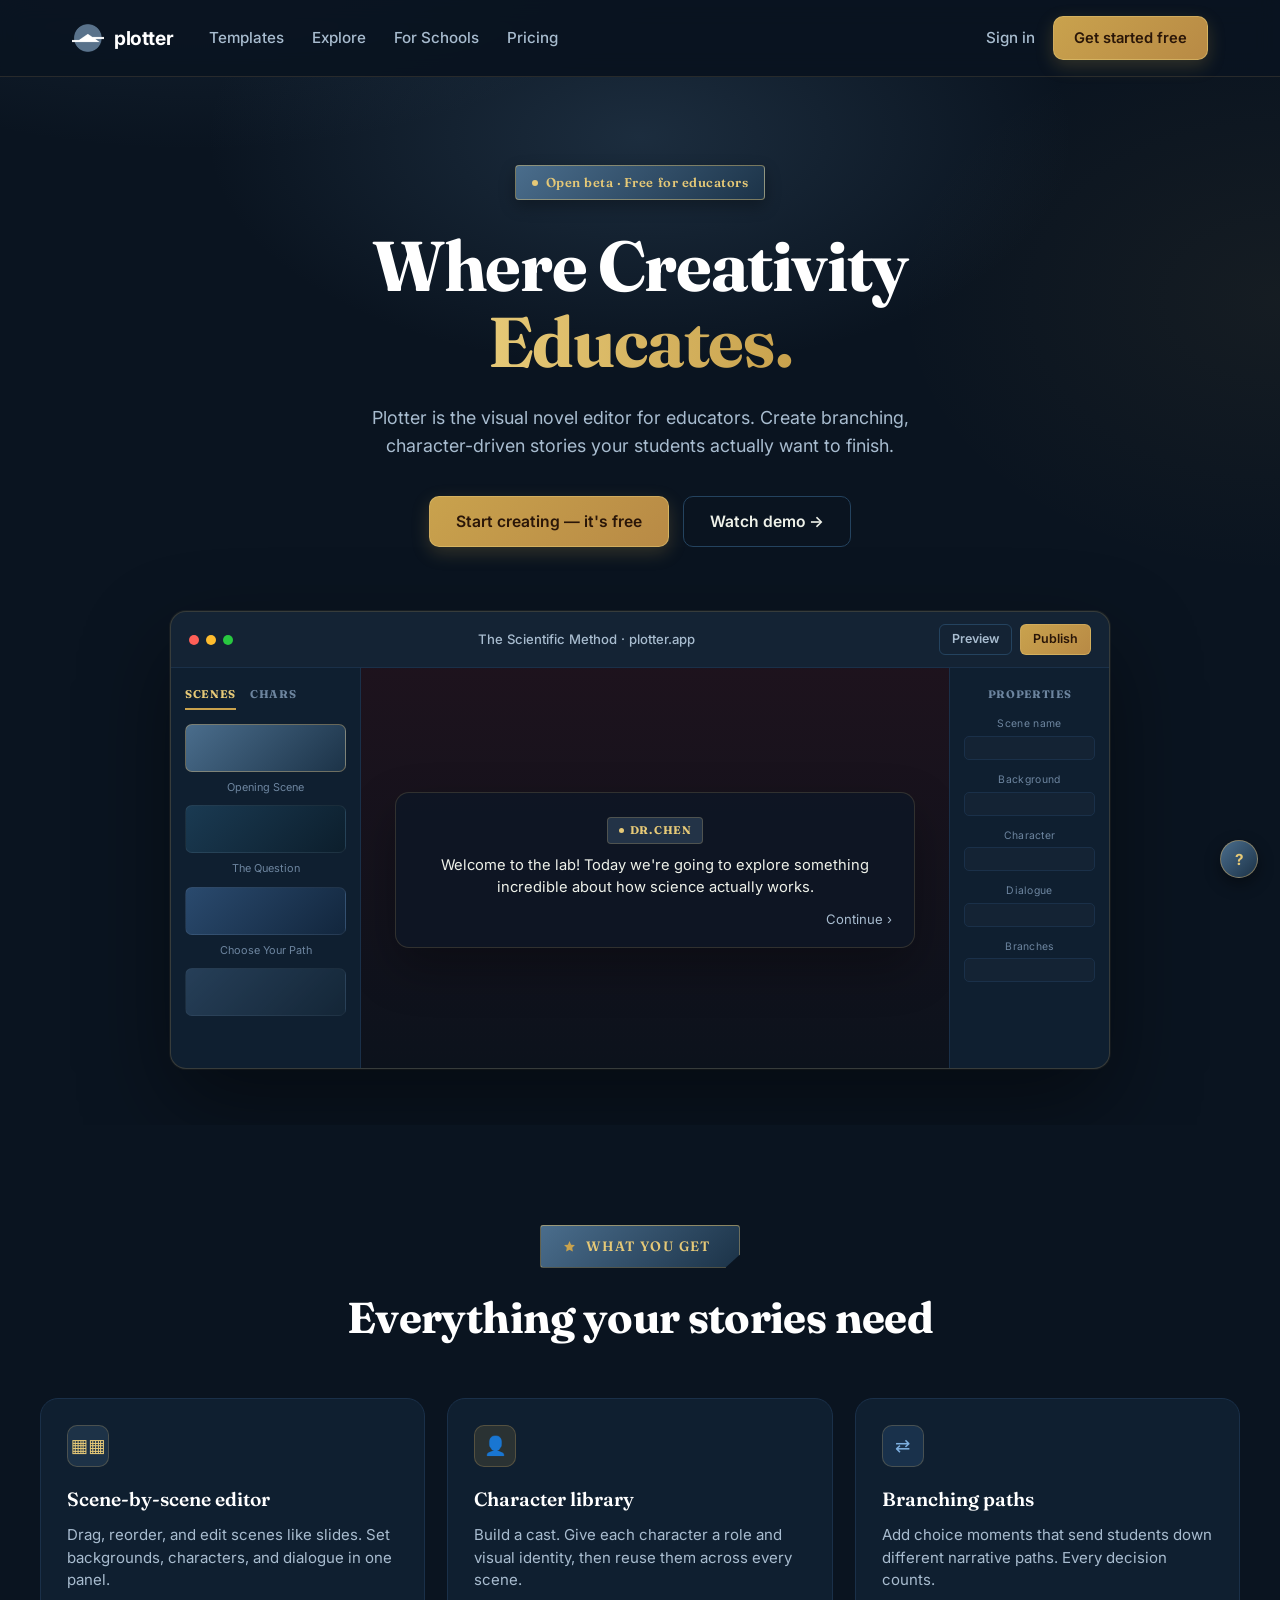
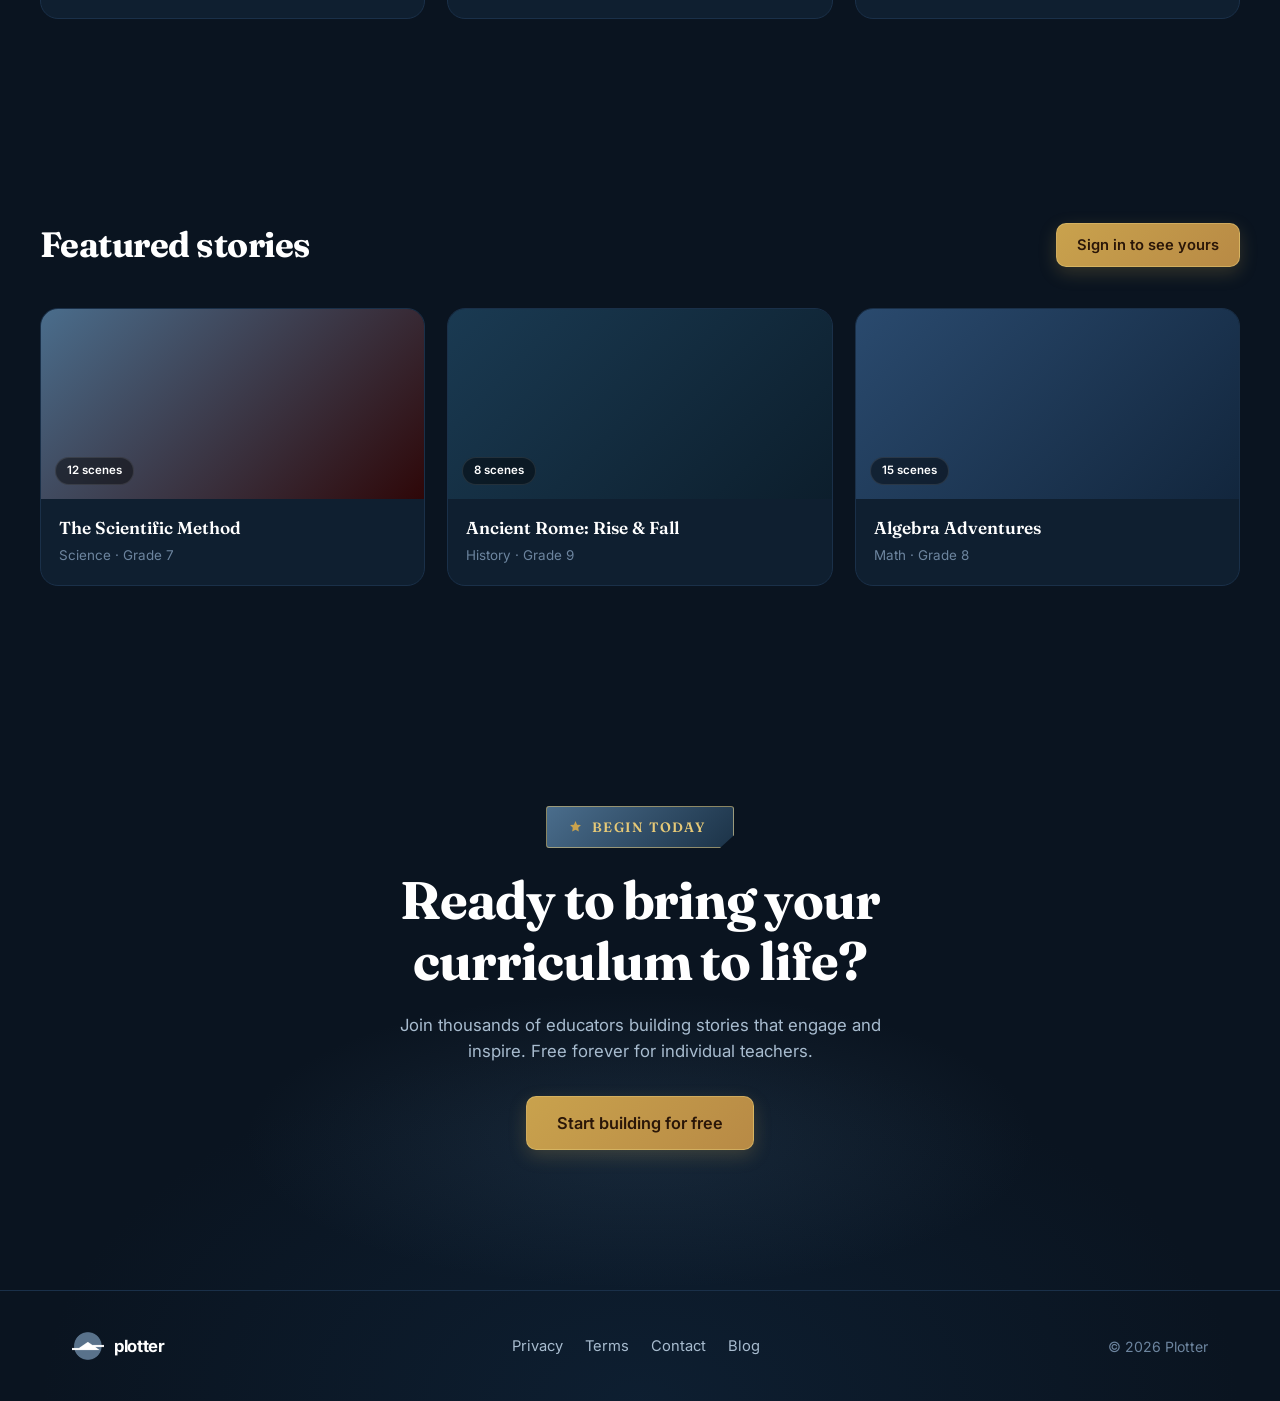
==== commit 02996a29: "index" ====
--- a/index.html
+++ b/index.html
@@ -3,9 +3,9 @@
 <head>
 <meta charset="UTF-8">
 <meta name="viewport" content="width=device-width, initial-scale=1.0">
-<title>Plotter — Blank Workspace</title>
+<title>Plotter - Landing Page</title>
 <link rel="preconnect" href="https://fonts.googleapis.com">
-<link href="https://fonts.googleapis.com/css2?family=Inter:wght@400;500;600;700;800&family=Fraunces:opsz,wght@9..144,500;9..144,600&display=swap" rel="stylesheet">
+<link href="https://fonts.googleapis.com/css2?family=Inter:wght@400;500;600;700;800&family=Fraunces:opsz,wght@9..144,500;9..144,600;9..144,700&display=swap" rel="stylesheet">
 <style>
   :root{
     --bg: #0a1420;
@@ -23,1327 +23,992 @@
     --gold-bright: #e6c977;
     --maroon: #4a6d8c;
     --maroon-deep: #1c3348;
-    --ok: #4ade9a;
-    --danger: #d9584f;
     --radius-lg: 18px;
     --radius-md: 12px;
     --font-display: 'Fraunces', serif;
-  }
-
-  *{box-sizing:border-box; margin:0; padding:0;}
-  html,body{height:100%;}
+    --max-width: 1200px;
+  }
+
+  *{ box-sizing: border-box; margin: 0; padding: 0; }
+
+  html{ scroll-behavior: smooth; }
+
   body{
     background:
-      radial-gradient(ellipse 900px 500px at 15% -5%, rgba(74,109,140,.18), transparent 60%),
-      radial-gradient(ellipse 700px 500px at 100% 10%, rgba(201,162,77,.05), transparent 55%),
-      radial-gradient(ellipse 1000px 600px at 50% 100%, rgba(20,50,80,.3), transparent 60%),
+      radial-gradient(ellipse 900px 500px at 15% -5%, rgba(74,109,140,.25), transparent 60%),
+      radial-gradient(ellipse 700px 500px at 100% 10%, rgba(201,162,77,.06), transparent 55%),
+      radial-gradient(ellipse 1000px 600px at 50% 100%, rgba(20,50,80,.35), transparent 60%),
       var(--bg);
     color: var(--text);
     font-family: 'Inter', system-ui, sans-serif;
+    line-height: 1.5;
     -webkit-font-smoothing: antialiased;
-    overflow:hidden;
-  }
+    overflow-x: hidden;
+  }
+
   ::selection{ background: rgba(201,162,77,.35); color:#fff; }
   ::-webkit-scrollbar{ width:9px; height:9px; }
   ::-webkit-scrollbar-track{ background: transparent; }
   ::-webkit-scrollbar-thumb{ background: #1e3c56; border-radius:8px; border:2px solid var(--bg); }
   ::-webkit-scrollbar-thumb:hover{ background: var(--maroon); }
-  a{color:inherit; text-decoration:none;}
-  button{font-family:inherit; cursor:pointer;}
-  textarea, input, select{font-family:inherit;}
-
-  /* ---------- Shell ---------- */
-  .shell{ display:flex; height:100vh; padding:28px 20px; gap:20px; box-sizing:border-box; }
-  @media (max-width: 768px){
-    .shell{ flex-direction:column; height:auto; min-height:100vh; padding:12px; gap:12px; }
-    #sidebar-container{ width:100%; display:flex; justify-content:center; }
-    .sidebar{
-      width:100%; max-width:460px; height:auto; min-height:unset;
-      flex-direction:row; flex-wrap:wrap; align-items:center;
-      padding:12px 16px; border-radius:16px; gap:4px 0;
+
+  a{ color: inherit; text-decoration: none; }
+  button{ font-family: inherit; cursor: pointer; }
+
+  .wrap{
+    max-width: var(--max-width);
+    margin: 0 auto;
+    padding: 0 32px;
+  }
+
+  /* ---------- Navbar ---------- */
+  header{
+    position: sticky;
+    top: 0;
+    z-index: 50;
+    background: rgba(10,20,32,0.88);
+    backdrop-filter: blur(12px);
+    border-bottom: 1px solid rgba(212,175,106,0.15);
+  }
+
+  nav{
+    display: flex;
+    align-items: center;
+    justify-content: space-between;
+    width: 100%;
+    max-width: var(--max-width);
+    margin: 0 auto;
+    padding: 16px 32px;
+  }
+
+  .nav-left{
+    display: flex;
+    align-items: center;
+    gap: 36px;
+  }
+
+  .logo{
+    display: flex;
+    align-items: center;
+    gap: 10px;
+    font-weight: 700;
+    font-size: 1.2rem;
+    letter-spacing: -0.02em;
+    color: #fff;
+  }
+
+  .logo-mark{
+    width: 32px;
+    height: 32px;
+    object-fit: contain;
+    flex-shrink: 0;
+    display: block;
+  }
+
+  .nav-links{
+    display: flex;
+    align-items: center;
+    gap: 28px;
+  }
+
+  .nav-links a{
+    color: var(--text-dim);
+    font-size: 0.95rem;
+    font-weight: 500;
+    transition: color 0.15s ease;
+  }
+
+  .nav-links a:hover{ color: var(--gold-bright); }
+
+  .nav-actions{
+    display: flex;
+    align-items: center;
+    gap: 18px;
+    flex-shrink: 0;
+  }
+
+  .nav-actions .signin{
+    color: var(--text-dim);
+    font-size: 0.95rem;
+    font-weight: 500;
+  }
+
+  .nav-actions .signin:hover{ color: var(--gold-bright); }
+
+  .btn{
+    display: inline-flex;
+    align-items: center;
+    justify-content: center;
+    gap: 8px;
+    padding: 10px 20px;
+    border-radius: 10px;
+    font-size: 0.92rem;
+    font-weight: 600;
+    border: none;
+    cursor: pointer;
+    transition: transform 0.15s ease, box-shadow 0.15s ease, opacity 0.15s ease, background 0.15s ease;
+    white-space: nowrap;
+  }
+
+  .btn-primary{
+    background: linear-gradient(135deg, var(--gold), #b88a45);
+    color: #2a1608;
+    border: 1px solid rgba(230,201,119,0.5);
+    box-shadow: 0 6px 18px rgba(201,162,77,0.22);
+  }
+
+  .btn-primary:hover{
+    box-shadow: 0 10px 24px rgba(212,175,106,0.34);
+    transform: translateY(-1px);
+    filter: brightness(1.05);
+  }
+
+  .btn-secondary{
+    background: transparent;
+    color: var(--text);
+    border: 1px solid var(--border);
+  }
+
+  .btn-secondary:hover{
+    background: var(--panel-2);
+    border-color: var(--gold);
+    color: var(--gold-bright);
+  }
+
+  .menu-toggle{
+    display: none;
+    background: none;
+    border: none;
+    color: var(--text);
+    font-size: 1.5rem;
+    cursor: pointer;
+  }
+
+  /* ---------- Hero ---------- */
+  .hero{
+    text-align: center;
+    padding: 88px 32px 56px;
+    position: relative;
+    overflow: hidden;
+  }
+
+  .hero::before{
+    content: "";
+    position: absolute;
+    top: -180px;
+    left: 50%;
+    transform: translateX(-50%);
+    width: 900px;
+    height: 480px;
+    background: radial-gradient(ellipse at center, rgba(74,109,140,0.28), transparent 68%);
+    pointer-events: none;
+    z-index: 0;
+  }
+
+  .hero > *{ position: relative; z-index: 1; }
+
+  .badge{
+    display: inline-flex;
+    align-items: center;
+    gap: 8px;
+    padding: 7px 16px;
+    border-radius: 4px;
+    background: linear-gradient(135deg, var(--maroon), var(--maroon-deep));
+    border: 1px solid rgba(230,201,119,0.45);
+    color: var(--gold-bright);
+    font-family: var(--font-display);
+    font-size: 0.8rem;
+    font-weight: 600;
+    letter-spacing: 0.04em;
+    margin-bottom: 28px;
+    box-shadow: 0 6px 16px rgba(0,0,0,0.3);
+  }
+
+  .badge .dot{
+    width: 6px;
+    height: 6px;
+    border-radius: 50%;
+    background: var(--gold-bright);
+  }
+
+  h1.headline{
+    font-family: var(--font-display);
+    font-size: clamp(2.5rem, 6.5vw, 4.4rem);
+    font-weight: 700;
+    letter-spacing: -0.02em;
+    line-height: 1.08;
+    color: #fff;
+  }
+
+  h1.headline .gradient-text{
+    background: linear-gradient(90deg, var(--gold-bright), var(--gold));
+    -webkit-background-clip: text;
+    background-clip: text;
+    color: transparent;
+  }
+
+  .hero-sub{
+    max-width: 580px;
+    margin: 24px auto 0;
+    color: var(--text-dim);
+    font-size: 1.12rem;
+    line-height: 1.55;
+  }
+
+  .hero-actions{
+    display: flex;
+    align-items: center;
+    justify-content: center;
+    gap: 14px;
+    margin-top: 36px;
+    flex-wrap: wrap;
+  }
+
+  .hero-actions .btn{
+    padding: 13px 26px;
+    font-size: 0.98rem;
+  }
+
+  /* ---------- Editor mockup ---------- */
+  .editor-shell{
+    max-width: 940px;
+    margin: 64px auto 0;
+    background: var(--panel);
+    border: 1px solid rgba(212,175,106,0.2);
+    border-radius: 16px;
+    overflow: hidden;
+    box-shadow: 0 36px 90px rgba(0,0,0,0.45), 0 0 0 1px rgba(212,175,106,0.08);
+    position: relative;
+    z-index: 1;
+  }
+
+  .editor-titlebar{
+    display: flex;
+    align-items: center;
+    justify-content: space-between;
+    padding: 12px 18px;
+    border-bottom: 1px solid var(--border-soft);
+    background: rgba(255,255,255,0.02);
+  }
+
+  .traffic-lights{
+    display: flex;
+    gap: 7px;
+  }
+
+  .traffic-lights span{
+    width: 10px;
+    height: 10px;
+    border-radius: 50%;
+    display: block;
+  }
+
+  .traffic-lights span:nth-child(1){ background: #ff5f57; }
+  .traffic-lights span:nth-child(2){ background: #febc2e; }
+  .traffic-lights span:nth-child(3){ background: #28c840; }
+
+  .editor-title{
+    color: var(--text-dim);
+    font-size: 0.82rem;
+    font-weight: 500;
+  }
+
+  .editor-titlebar-actions{
+    display: flex;
+    gap: 8px;
+  }
+
+  .pill-btn{
+    padding: 5px 12px;
+    border-radius: 6px;
+    font-size: 0.78rem;
+    font-weight: 600;
+    border: 1px solid var(--border);
+    color: var(--text-dim);
+    background: transparent;
+  }
+
+  .pill-btn.publish{
+    background: linear-gradient(135deg, var(--gold), #b88a45);
+    color: #2a1608;
+    border: 1px solid rgba(230,201,119,0.4);
+  }
+
+  .editor-body{
+    display: grid;
+    grid-template-columns: 190px 1fr 160px;
+    height: 400px;
+  }
+
+  .editor-col{
+    padding: 18px 14px;
+  }
+
+  .editor-col.scenes{ border-right: 1px solid var(--border-soft); }
+  .editor-col.props{ border-left: 1px solid var(--border-soft); }
+
+  .editor-tabs{
+    display: flex;
+    gap: 14px;
+    font-size: 0.7rem;
+    font-weight: 700;
+    letter-spacing: 0.06em;
+    margin-bottom: 14px;
+    font-family: var(--font-display);
+  }
+
+  .editor-tabs .active{
+    color: var(--gold-bright);
+    border-bottom: 2px solid var(--gold);
+    padding-bottom: 5px;
+  }
+
+  .editor-tabs span:not(.active){ color: var(--text-faint); }
+
+  .scene-thumb{
+    height: 48px;
+    border-radius: 7px;
+    margin-bottom: 7px;
+    border: 1px solid rgba(255,255,255,0.06);
+  }
+
+  .scene-thumb.s1{ background: linear-gradient(135deg, #4a6d8c, #1c3348); border-color: rgba(212,175,106,0.4); }
+  .scene-thumb.s2{ background: linear-gradient(135deg, #1a3a52, #0c1e2c); }
+  .scene-thumb.s3{ background: linear-gradient(135deg, #2a4a6e, #12263d); }
+  .scene-thumb.s4{ background: linear-gradient(135deg, #3a5a7a, #182c3d); opacity: 0.55; }
+
+  .scene-label{
+    font-size: 0.68rem;
+    color: var(--text-faint);
+    margin-bottom: 10px;
+  }
+
+  .editor-col.editor-stage{
+    position: relative;
+    display: flex;
+    align-items: center;
+    justify-content: center;
+    padding: 24px 18px 20px;
+    background: linear-gradient(180deg, rgba(30,18,28,0.95), rgba(12,18,28,1));
+    overflow: hidden;
+  }
+
+  .dialogue-box{
+    width: 100%;
+    max-width: 520px;
+    background: rgba(15, 22, 36, 0.96);
+    border: 1px solid rgba(212,175,106,0.18);
+    border-radius: 14px;
+    padding: 22px 22px 18px;
+    position: relative;
+    z-index: 1;
+    box-shadow: 0 20px 48px rgba(0,0,0,0.3);
+  }
+
+  .speaker-tag{
+    display: inline-flex;
+    align-items: center;
+    gap: 6px;
+    background: rgba(74,109,140,0.35);
+    color: var(--gold-bright);
+    font-size: 0.7rem;
+    font-weight: 700;
+    letter-spacing: 0.04em;
+    padding: 4px 11px;
+    border-radius: 4px;
+    margin-bottom: 10px;
+    font-family: var(--font-display);
+    border: 1px solid rgba(212,175,106,0.25);
+  }
+
+  .speaker-tag .dot{
+    width: 5px; height: 5px; border-radius: 50%; background: var(--gold-bright);
+  }
+
+  .dialogue-text{
+    font-size: 0.92rem;
+    color: var(--text);
+    line-height: 1.5;
+  }
+
+  .continue-row{
+    display: flex;
+    justify-content: flex-end;
+    margin-top: 12px;
+    color: var(--text-dim);
+    font-size: 0.82rem;
+  }
+
+  .props-field{ margin-bottom: 12px; }
+
+  .props-label{
+    font-size: 0.65rem;
+    color: var(--text-faint);
+    margin-bottom: 4px;
+    letter-spacing: 0.03em;
+  }
+
+  .props-input{
+    height: 24px;
+    border-radius: 5px;
+    border: 1px solid var(--border-soft);
+    background: rgba(255,255,255,0.02);
+  }
+
+  .props-heading{
+    font-size: 0.68rem;
+    font-weight: 700;
+    color: var(--text-faint);
+    letter-spacing: 0.06em;
+    margin-bottom: 14px;
+    font-family: var(--font-display);
+  }
+
+  /* ---------- Section shared ---------- */
+  section{ padding: 100px 32px; }
+
+  .section-head{
+    text-align: center;
+    margin-bottom: 48px;
+  }
+
+  /* Academic banner motif */
+  .section-banner{
+    display: inline-flex;
+    align-items: center;
+    gap: 10px;
+    font-family: var(--font-display);
+    font-size: 0.85rem;
+    font-weight: 600;
+    letter-spacing: 0.1em;
+    color: var(--gold-bright);
+    text-transform: uppercase;
+    margin-bottom: 18px;
+    padding: 10px 28px 10px 22px;
+    background: linear-gradient(135deg, var(--maroon), var(--maroon-deep));
+    border: 1px solid rgba(230,201,119,0.55);
+    border-radius: 3px;
+    clip-path: polygon(0 0, 100% 0, 100% 70%, calc(100% - 14px) 100%, 0 100%);
+    box-shadow: 0 8px 20px rgba(0,0,0,0.35);
+  }
+
+  .section-banner svg{
+    width: 13px;
+    height: 13px;
+    fill: var(--gold);
+  }
+
+  .section-title{
+    font-family: var(--font-display);
+    font-size: clamp(1.9rem, 4vw, 2.7rem);
+    font-weight: 700;
+    letter-spacing: -0.015em;
+    color: #fff;
+  }
+
+  /* ---------- Features grid ---------- */
+  .features-grid{
+    max-width: var(--max-width);
+    margin: 0 auto;
+    display: grid;
+    grid-template-columns: repeat(3, 1fr);
+    gap: 22px;
+  }
+
+  .feature-card{
+    background: var(--panel);
+    border: 1px solid var(--border-soft);
+    border-radius: var(--radius-lg);
+    padding: 26px;
+    transition: border-color 0.2s ease, transform 0.2s ease, box-shadow 0.2s ease;
+  }
+
+  .feature-card:hover{
+    border-color: rgba(212,175,106,0.45);
+    transform: translateY(-3px);
+    box-shadow: 0 14px 32px rgba(0,0,0,0.35);
+  }
+
+  .feature-icon{
+    width: 42px;
+    height: 42px;
+    border-radius: 10px;
+    display: flex;
+    align-items: center;
+    justify-content: center;
+    font-size: 1.15rem;
+    margin-bottom: 18px;
+    background: rgba(74,109,140,0.25);
+    color: var(--gold-bright);
+    border: 1px solid rgba(212,175,106,0.25);
+  }
+
+  .feature-card:nth-child(2) .feature-icon{
+    background: rgba(201,162,77,0.15);
+    color: var(--gold);
+  }
+
+  .feature-card:nth-child(3) .feature-icon{
+    background: rgba(74,134,201,0.18);
+    color: #7eb0e0;
+  }
+
+  .feature-title{
+    font-family: var(--font-display);
+    font-size: 1.2rem;
+    font-weight: 600;
+    margin-bottom: 10px;
+    color: #fff;
+  }
+
+  .feature-desc{
+    color: var(--text-dim);
+    font-size: 0.94rem;
+    line-height: 1.5;
+  }
+
+  /* ---------- Featured stories ---------- */
+  .stories-header{
+    max-width: var(--max-width);
+    margin: 0 auto 36px;
+    display: flex;
+    align-items: center;
+    justify-content: space-between;
+    flex-wrap: wrap;
+    gap: 16px;
+  }
+
+  .stories-header h2{
+    font-family: var(--font-display);
+    font-size: clamp(1.7rem, 3.5vw, 2.2rem);
+    font-weight: 700;
+    letter-spacing: -0.015em;
+    color: #fff;
+  }
+
+  .stories-grid{
+    max-width: var(--max-width);
+    margin: 0 auto;
+    display: grid;
+    grid-template-columns: repeat(3, 1fr);
+    gap: 22px;
+  }
+
+  .story-card{
+    border-radius: var(--radius-lg);
+    overflow: hidden;
+    border: 1px solid var(--border-soft);
+    background: var(--panel);
+    transition: transform 0.2s ease, box-shadow 0.2s ease, border-color 0.2s ease;
+    cursor: pointer;
+  }
+
+  .story-card:hover{
+    transform: translateY(-4px);
+    box-shadow: 0 16px 40px rgba(0,0,0,0.4);
+    border-color: rgba(212,175,106,0.35);
+  }
+
+  .story-cover{
+    height: 190px;
+    position: relative;
+    display: flex;
+    align-items: flex-end;
+    padding: 14px;
+  }
+
+  .story-cover.c1{ background: linear-gradient(135deg, #4a6d8c, #2e0708); }
+  .story-cover.c2{ background: linear-gradient(135deg, #1a3a52, #0c1e2c); }
+  .story-cover.c3{ background: linear-gradient(135deg, #2a4a6e, #12263d); }
+
+  .scene-count{
+    background: rgba(0,0,0,0.45);
+    backdrop-filter: blur(6px);
+    color: #fff;
+    font-size: 0.72rem;
+    font-weight: 600;
+    padding: 4px 11px;
+    border-radius: 999px;
+    border: 1px solid rgba(255,255,255,0.1);
+  }
+
+  .story-info{
+    padding: 16px 18px 20px;
+  }
+
+  .story-title{
+    font-family: var(--font-display);
+    font-size: 1.08rem;
+    font-weight: 600;
+    margin-bottom: 4px;
+    color: #fff;
+  }
+
+  .story-meta{
+    color: var(--text-faint);
+    font-size: 0.84rem;
+  }
+
+  /* ---------- CTA ---------- */
+  .cta{
+    text-align: center;
+    padding: 120px 32px 140px;
+    position: relative;
+  }
+
+  .cta::before{
+    content: "";
+    position: absolute;
+    bottom: 0;
+    left: 50%;
+    transform: translateX(-50%);
+    width: 800px;
+    height: 300px;
+    background: radial-gradient(ellipse at center, rgba(74,109,140,0.2), transparent 70%);
+    pointer-events: none;
+  }
+
+  .cta-title{
+    font-family: var(--font-display);
+    font-size: clamp(2.1rem, 5vw, 3.3rem);
+    font-weight: 700;
+    letter-spacing: -0.02em;
+    line-height: 1.15;
+    color: #fff;
+    position: relative;
+  }
+
+  .cta-sub{
+    max-width: 540px;
+    margin: 22px auto 0;
+    color: var(--text-dim);
+    font-size: 1.05rem;
+    position: relative;
+  }
+
+  .cta-btn{
+    margin-top: 32px;
+    padding: 14px 30px;
+    font-size: 1.02rem;
+    position: relative;
+  }
+
+  /* ---------- Footer ---------- */
+  footer{
+    border-top: 1px solid var(--border-soft);
+    padding: 28px 0;
+    background: transparent;
+    color: var(--text-faint);
+    font-size: 0.85rem;
+  }
+
+  .footer-inner{
+    width: 100%;
+    max-width: var(--max-width);
+    margin: 0 auto;
+    padding: 0 32px;
+    display: flex;
+    align-items: center;
+    justify-content: space-between;
+    gap: 24px;
+    flex-wrap: nowrap;
+  }
+
+  .footer-logo{
+    display: inline-flex;
+    align-items: center;
+    gap: 10px;
+    font-size: 1.05rem;
+    font-weight: 700;
+    color: #fff;
+    flex-shrink: 0;
+  }
+
+  .footer-links{
+    display: flex;
+    flex-wrap: wrap;
+    gap: 22px;
+    justify-content: center;
+    flex: 1;
+  }
+
+  .footer-links a{
+    color: var(--text-dim);
+    font-size: 0.92rem;
+    transition: color 0.15s ease;
+  }
+
+  .footer-links a:hover{ color: var(--gold-bright); }
+
+  .footer-copy{
+    color: var(--text-faint);
+    font-size: 0.88rem;
+    white-space: nowrap;
+    flex-shrink: 0;
+  }
+
+  @media (max-width: 640px) {
+    .footer-inner{
+      flex-direction: column;
+      align-items: center;
+      text-align: center;
+      flex-wrap: wrap;
     }
-    .sidebar-logo{ margin-bottom:0; margin-right:12px; width:36px; height:36px; }
-    .sidebar-create{ margin-bottom:0; margin-right:8px; width:36px; height:36px; font-size:18px; }
-    .sidebar-nav{ flex-direction:row; flex:1; justify-content:flex-start; gap:0; padding:0; flex-wrap:wrap; }
-    .nav-item{ width:auto; padding:6px 10px; flex-direction:row; gap:5px; font-size:11px; }
-    .nav-item svg{ width:16px; height:16px; }
-    .nav-item.active::before{ display:none; }
-    .sidebar-bottom{
-      flex-direction:row; border-top:none; padding-top:0; margin-top:0; width:auto; gap:4px;
-      border-left: 1px solid rgba(36,67,95,.35); padding-left:10px;
+
+    .footer-links{
+      justify-content: center;
+      flex: none;
     }
-    .bell-btn, .help-btn{ width:34px; height:34px; }
-    .workspace{ flex:1; height:auto; min-height:70vh; width:100%; }
-  }
+  }
+
+  .help-fab{
+    position: fixed;
+    bottom: 22px;
+    right: 22px;
+    width: 38px;
+    height: 38px;
+    border-radius: 50%;
+    background: linear-gradient(135deg, var(--maroon), var(--maroon-deep));
+    border: 1px solid rgba(212,175,106,0.5);
+    color: var(--gold-bright);
+    font-size: 0.95rem;
+    font-weight: 700;
+    cursor: pointer;
+    display: flex;
+    align-items: center;
+    justify-content: center;
+    box-shadow: 0 6px 16px rgba(0,0,0,0.4);
+    z-index: 40;
+    transition: transform 0.15s ease, box-shadow 0.15s ease;
+  }
+
+  .help-fab:hover{
+    transform: translateY(-2px);
+    box-shadow: 0 8px 20px rgba(0,0,0,0.5);
+  }
+
+  /* ---------- Responsive ---------- */
+  @media (max-width: 900px){
+    .features-grid, .stories-grid{
+      grid-template-columns: repeat(2, 1fr);
+    }
+    .editor-body{
+      grid-template-columns: 110px 1fr 0px;
+    }
+    .editor-col.props{ display: none; }
+  }
+
+  @media (max-width: 760px){
+    .nav-links{ display: none; }
+    .menu-toggle{ display: block; }
+    nav{ padding: 14px 20px; gap: 12px; }
+    .logo{ margin-right: auto; }
+    .nav-actions{ margin-left: 0; }
+    .nav-actions .signin{ display: none; }
+    .hero{ padding: 56px 20px 36px; }
+    section{ padding: 64px 20px; }
+    .features-grid, .stories-grid{
+      grid-template-columns: 1fr;
+    }
+    .editor-body{
+      grid-template-columns: 1fr;
+    }
+    .editor-col.scenes{
+      display: flex;
+      gap: 8px;
+      overflow-x: auto;
+      border-right: none;
+      border-bottom: 1px solid var(--border-soft);
+    }
+    .editor-col.scenes .editor-tabs{ display: none; }
+    .scene-thumb{ min-width: 90px; margin-bottom: 0; }
+    .scene-label{ display: none; }
+    .editor-col.props{ display: none; }
+    .stories-header{ flex-direction: column; align-items: flex-start; }
+  }
+
   @media (max-width: 480px){
-    .sidebar{ justify-content:center; gap:6px 0; padding:10px 12px; }
-    .nav-item{ font-size:10px; padding:4px 8px; }
-    .nav-item span{ display:none; }
-  }
-  #sidebar-container{ flex-shrink:0; }
-
-  /* ---------- Left icon sidebar (floating rounded card, matches Templates page) ---------- */
-  .sidebar{
-    width:76px; flex-shrink:0;
-    background: var(--panel);
-    border: 1px solid rgba(212,175,106,.20);
-    border-radius: 20px;
-    padding: 18px 0 14px;
-    display:flex; flex-direction:column; align-items:center;
-    box-shadow: 0 16px 48px rgba(0,0,0,.55);
-    height: 100%;
-  }
-  .sidebar-logo{
-    width:42px; height:42px;
-    display:flex; align-items:center; justify-content:center;
-    overflow:hidden; background:transparent; border:none; box-shadow:none; border-radius:0;
-    margin-bottom: 18px; flex-shrink:0;
-  }
-  .sidebar-logo img{ width:100%; height:100%; object-fit:contain; display:block; }
-  .logo-placeholder{ font-family: var(--font-display); font-weight:700; font-size:18px; color: var(--gold); letter-spacing:-.5px; }
-
-  .sidebar-create{
-    width:44px; height:44px; border-radius:14px;
-    background: var(--panel-2); border:1px solid var(--border); color: var(--gold);
-    display:flex; align-items:center; justify-content:center;
-    font-size:22px; font-weight:600; margin-bottom: 22px; flex-shrink:0;
-    position:relative;
-    transition: transform .15s ease, background .15s ease, border-color .15s ease;
-  }
-  .sidebar-create:hover{ background:#1c3a52; border-color: var(--accent); transform: translateY(-1px); }
-
-  .create-menu{
-    display: none;
-    position: absolute;
-    top: 0;
-    left: calc(100% + 10px);
-    width: 210px;
-    background: var(--panel);
-    border: 1px solid rgba(212,175,106,.25);
-    border-radius: 12px;
-    box-shadow: 0 16px 40px rgba(0,0,0,.5);
-    padding: 6px;
-    z-index: 100;
-  }
-  .create-menu.open{ display:block; }
-  .create-menu-item{
-    display:block; width:100%; text-align:left; padding: 10px 12px;
-    border:none; background:none; cursor:pointer; border-radius:8px;
-    font-size:13.5px; font-weight:600; color: var(--text-dim);
-    transition: background .15s ease, color .15s ease;
-  }
-  .create-menu-item:hover{ background: var(--panel-2); color: var(--gold-bright); }
-
-  .sidebar-nav{ display:flex; flex-direction:column; gap:2px; width:100%; align-items:center; flex:1; padding:0 4px; }
-  .nav-item{
-    width:56px; display:flex; flex-direction:column; align-items:center; gap:4px;
-    padding: 8px 0 6px; border-radius: 12px;
-    color: var(--text-faint); font-size:10px; font-weight:500;
-    transition: color .15s ease, background .15s ease; position:relative;
-    background:none; border:none; text-align:center;
-  }
-  .nav-item svg{ width:18px; height:18px; flex-shrink:0; }
-  .nav-item:hover{ color: var(--text-dim); }
-  .nav-item.active{ color: var(--gold-bright); background: rgba(212,175,106,.10); }
-  .nav-item.active::before{
-    content:""; position:absolute; left:-2px; top:50%; transform:translateY(-50%);
-    width:3px; height:20px; border-radius:3px; background: var(--gold);
-  }
-
-  .sidebar-bottom{
-    display:flex; flex-direction:column; align-items:center; gap:6px;
-    margin-top:auto; padding-top:12px; width:100%;
-    border-top: 1px solid rgba(36,67,95,.45);
-  }
-  .bell-btn, .help-btn{
-    width:38px; height:38px; border-radius:12px;
-    background:none; border:none; color: var(--text-faint);
-    display:flex; align-items:center; justify-content:center; position:relative;
-    font-size:16px; font-weight:700; transition: all .15s ease;
-  }
-  .bell-btn svg{ width:18px; height:18px; }
-  .bell-btn:hover, .help-btn:hover{ color: var(--gold-bright); background: rgba(212,175,106,.08); }
-  .bell-dot{
-    position:absolute; top:6px; right:6px; width:8px; height:8px; border-radius:50%;
-    background: var(--danger); border: 2px solid var(--panel); display:none;
-  }
-  .bell-btn.has-unread .bell-dot{ display:block; }
-
-  /* ---------- Workspace column ---------- */
-  .workspace{ display:flex; flex-direction:column; flex:1; height:100%; min-width:0; min-height:0; border-radius:20px; overflow:hidden; }
-  .wtop{
-    display:flex; align-items:center; gap:14px; padding: 14px 22px;
-    background: rgba(13,20,32,.85); backdrop-filter: blur(10px);
-    border-bottom: 1px solid rgba(212,175,106,.15); flex-shrink:0;
-  }
-  .back-btn{
-    width:34px; height:34px; border-radius:10px;
-    display:flex; align-items:center; justify-content:center;
-    color: var(--text-dim); background: var(--panel-2); border:1px solid var(--border);
-    transition: all .15s ease;
-  }
-  .back-btn:hover{ color:var(--gold-bright); border-color: var(--gold); }
-  .back-btn svg{ width:16px; height:16px; }
-  .breadcrumb{ display:flex; align-items:center; gap:8px; font-size:14px; min-width:0; }
-  .breadcrumb .story-name{ font-family: var(--font-display); font-weight:600; color:var(--text); white-space:nowrap; }
-  .breadcrumb .story-name[contenteditable]{ outline:none; border-bottom:1px dashed transparent; }
-  .breadcrumb .story-name[contenteditable]:hover{ border-bottom-color: var(--border); }
-  .breadcrumb .story-name[contenteditable]:focus{ border-bottom-color: var(--gold); }
-  .badge-mini{
-    font-size:10px; font-weight:700; letter-spacing:.05em; text-transform:uppercase;
-    padding:3px 8px; border-radius:4px;
-    background: rgba(201,162,77,.15); color: var(--gold-bright);
-    border:1px solid rgba(201,162,77,.4); font-family: var(--font-display); flex-shrink:0;
-  }
-  .save-status{ display:flex; align-items:center; gap:6px; font-size:12.5px; color: var(--text-faint); font-weight:500; margin-left:4px; flex-shrink:0; }
-  .save-status .dot{ width:6px; height:6px; border-radius:50%; background: var(--text-faint); box-shadow:0 0 0 3px rgba(168,188,207,.12); }
-  .save-status.saved .dot{ background: var(--ok); box-shadow:0 0 0 3px rgba(74,222,154,.15); }
-  .wtop-actions{ margin-left:auto; display:flex; align-items:center; gap:10px; }
-  .icon-btn{
-    width:36px; height:36px; border-radius:10px;
-    display:flex; align-items:center; justify-content:center;
-    color: var(--text-dim); background: var(--panel-2); border:1px solid var(--border);
-    transition: all .15s ease;
-  }
-  .icon-btn:hover{ color:var(--gold-bright); border-color: var(--gold); }
-  .icon-btn svg{ width:16px; height:16px; }
-  .btn-ghost{
-    display:flex; align-items:center; gap:7px; padding: 9px 15px; border-radius: 10px;
-    background: var(--panel-2); border:1px solid var(--border); color: var(--text-dim);
-    font-size:13px; font-weight:600; transition: all .15s ease;
-  }
-  .btn-ghost:hover{ color:var(--gold-bright); border-color: var(--gold); }
-  .btn-ghost svg{ width:15px; height:15px; }
-  .btn-primary-sm{
-    display:flex; align-items:center; gap:7px; padding: 9px 16px; border-radius: 10px;
-    background: linear-gradient(135deg, var(--gold), #b88a45);
-    border: 1px solid rgba(230,201,119,.6); color:#2a1608; font-size:13px; font-weight:700;
-    box-shadow: 0 6px 16px rgba(201,162,77,.22); transition: transform .15s ease, box-shadow .15s ease;
-  }
-  .btn-primary-sm:hover{ transform: translateY(-1px); box-shadow: 0 8px 20px rgba(212,175,106,.34); }
-  .btn-primary-sm svg{ width:15px; height:15px; }
-
-  /* Main 3-col editor body */
-  .editor-body{ display:flex; flex:1; min-height:0; position:relative; }
-  .elements-panel, .scene-panel{ flex: 0 0 250px; width:250px; }
-  @media (max-width: 1200px){ .elements-panel, .scene-panel{ flex-basis:220px; width:220px; } }
-  @media (max-width: 980px){ .editor-body{ flex-direction:column; } .elements-panel{ display:none; } }
-
-  /* ---------- Elements panel ---------- */
-  .elements-panel{ border-right: 1px solid var(--border-soft); background: var(--panel); display:flex; flex-direction:column; min-height:0; }
-  .panel-head{ padding: 14px 16px 10px; display:flex; align-items:center; justify-content:space-between; gap:8px; }
-  .panel-head h3{
-    font-family: var(--font-display); font-size:12px; font-weight:600; letter-spacing:.08em; text-transform:uppercase; color: var(--gold-bright);
-  }
-  .panel-sub{ padding: 0 16px 10px; font-size:11.5px; color: var(--text-faint); line-height:1.5; }
-
-  .elements-scroll{ flex:1; min-height:0; overflow-y:auto; padding-bottom:14px; }
-
-  .el-group{ padding: 4px 14px 6px; }
-  .el-group-title{
-    display:flex; align-items:center; justify-content:space-between; gap:6px;
-    font-size:10.5px; font-weight:700; letter-spacing:.07em; text-transform:uppercase; color: var(--text-faint);
-    margin: 10px 4px 8px; cursor:pointer; user-select:none;
-  }
-  .el-group-title:hover{ color: var(--text-dim); }
-  .group-toggle{
-    width:18px; height:18px; flex-shrink:0; background:none; border:none; padding:0;
-    display:flex; align-items:center; justify-content:center; color: inherit;
-    transition: transform .18s ease, color .15s ease;
-  }
-  .group-toggle svg{ width:11px; height:11px; }
-  .group-toggle.collapsed{ transform: rotate(-90deg); }
-  .el-grid{ display:grid; grid-template-columns: 1fr 1fr; gap:8px; overflow:hidden; }
-  .el-grid.collapsed, .bg-swatch-list.collapsed{ display:none; }
-  .el-card{
-    display:flex; flex-direction:column; align-items:center; justify-content:center; gap:6px;
-    background: var(--panel-2); border:1px solid var(--border); border-radius: 11px;
-    padding: 12px 6px; cursor:grab; user-select:none;
-    transition: border-color .15s ease, background .15s ease, transform .1s ease;
-  }
-  .el-card:hover{ border-color: var(--gold); background:#1c3a52; }
-  .el-card:active{ cursor:grabbing; transform: scale(.97); }
-  .el-card svg{ width:18px; height:18px; color: var(--gold-bright); }
-  .el-card span{ font-size:10.5px; font-weight:600; color: var(--text-dim); text-align:center; }
-  .el-card.dragging{ opacity:.4; }
-
-  .bg-swatch-list{ display:grid; grid-template-columns: 1fr 1fr; gap:8px; overflow:hidden; }
-  .bg-swatch{
-    height:44px; border-radius:9px; cursor:grab; position:relative; overflow:hidden;
-    border: 1px solid var(--border); transition: border-color .15s ease, transform .1s ease;
-    background-color: var(--panel-2); background-size:cover; background-position:center;
-  }
-  .bg-swatch:hover{ border-color: var(--gold); }
-  .bg-swatch:active{ cursor:grabbing; transform: scale(.97); }
-  .bg-swatch span{
-    position:absolute; left:6px; bottom:5px; font-size:9.5px; font-weight:700; color:#fff;
-    text-shadow: 0 1px 3px rgba(0,0,0,.6);
-  }
-  .bg-swatch.bg-missing{ border-style:dashed; border-color: var(--danger); }
-  .bg-swatch.bg-missing::after{
-    content:"⚠ image not found"; position:absolute; top:4px; left:6px; right:6px;
-    font-size:8px; font-weight:700; color:#ffb0a8; letter-spacing:.02em;
-  }
-  .thumb.img-missing{ background: var(--panel-3); border-radius:8px; position:relative; }
-  .thumb.img-missing img{ display:none; }
-  .thumb.img-missing::after{ content:"no image"; font-size:9px; color: var(--text-faint); }
-
-  /* ---------- Scene panel (Scene mode) ---------- */
-  .scene-panel{ border-right: 1px solid var(--border-soft); background: var(--panel); display:flex; flex-direction:column; min-height:0; }
-  .scene-panel-head h3{ flex:1; text-align:center; }
-  .panel-back-btn{
-    width:24px; height:24px; border-radius:7px; flex-shrink:0;
-    display:flex; align-items:center; justify-content:center;
-    background: var(--panel-2); border:1px solid var(--border); color: var(--text-dim);
-    transition: all .15s ease;
-  }
-  .panel-back-btn:hover{ color:var(--gold-bright); border-color: var(--gold); }
-  .panel-back-btn svg{ width:12px; height:12px; }
-  .add-scene-btn{
-    width:24px; height:24px; border-radius:7px;
-    display:flex; align-items:center; justify-content:center;
-    background: var(--panel-2); border:1px solid var(--border); color: var(--gold);
-    font-size:14px; font-weight:700; transition: all .15s ease;
-  }
-  .add-scene-btn:hover{ border-color: var(--gold); background:#1c3a52; }
-  .scene-search{
-    margin: 12px 16px; display:flex; align-items:center; gap:8px;
-    background: var(--panel-2); border:1px solid var(--border); border-radius:9px; padding: 8px 11px;
-    transition: border-color .15s ease;
-  }
-  .scene-search:hover{ border-color: var(--gold); }
-  .scene-search svg{ width:13px; height:13px; color: var(--text-faint); flex-shrink:0; }
-  .scene-search input{ background:none; border:none; outline:none; color:var(--text); font-size:12.5px; width:100%; }
-  .scene-search input::placeholder{ color: var(--text-faint); }
-  .scene-list{ overflow-y:auto; padding: 0 10px 16px; flex:1; }
-  .scene-list-empty{
-    display:flex; flex-direction:column; align-items:center; justify-content:center; gap:10px;
-    text-align:center; color: var(--text-faint); padding: 30px 22px; height:100%;
-  }
-  .scene-list-empty svg{ width:28px; height:28px; opacity:.5; }
-  .scene-list-empty .t1{ font-family: var(--font-display); font-size:13.5px; font-weight:600; color: var(--text-dim); }
-  .scene-list-empty .t2{ font-size:11.5px; line-height:1.5; }
-
-  /* ---------- Canvas mode buttons ---------- */
-  .mode-btn-group{ display:flex; align-items:center; gap:8px; }
-  .mode-btn{
-    padding: 7px 14px; border-radius:9px; border:1px solid var(--border);
-    background: var(--panel-2); color: var(--text-faint); font-size:12px; font-weight:600;
-    transition: all .15s ease;
-  }
-  .mode-btn:hover{ color: var(--text-dim); border-color: var(--accent); }
-  .mode-btn.active{
-    background: linear-gradient(135deg, var(--maroon), var(--maroon-deep));
-    color: var(--gold-bright); border-color: rgba(230,201,119,.4);
-  }
-
-  /* ---------- Canvas / stage ---------- */
-  .canvas-wrap{
-    display:flex; flex-direction:column; flex:1 1 auto; min-width:0; min-height:0;
-    background:
-      radial-gradient(ellipse 600px 400px at 30% 0%, rgba(74,109,140,.12), transparent 50%),
-      radial-gradient(ellipse 500px 300px at 80% 100%, rgba(201,162,77,.04), transparent 50%),
-      var(--bg);
-    position:relative;
-  }
-  .canvas-toolbar{
-    display:flex; align-items:center; gap:8px; padding: 10px 18px;
-    border-bottom: 1px solid var(--border-soft); background: rgba(15,31,48,.5); flex-shrink:0;
-  }
-  .seg{ display:flex; background: var(--panel-2); border:1px solid var(--border); border-radius:9px; padding:2px; }
-  .seg button{ padding: 6px 12px; border-radius:7px; border:none; background:none; color: var(--text-faint); font-size:12px; font-weight:600; transition: all .15s ease; }
-  .seg button.active{ background: linear-gradient(135deg, var(--maroon), var(--maroon-deep)); color: var(--gold-bright); border: 1px solid rgba(230,201,119,.3); }
-  .canvas-toolbar .spacer{ flex:1; }
-  .clear-btn{
-    display:flex; align-items:center; gap:6px; padding: 7px 12px; border-radius:8px;
-    background: var(--panel-2); border:1px solid var(--border); color: var(--text-faint); font-size:12px; font-weight:600;
-    transition: all .15s ease;
-  }
-  .clear-btn:hover{ color:#ffb0a8; border-color: var(--danger); }
-  .clear-btn svg{ width:13px; height:13px; }
-  .zoom-ctrl{ display:flex; align-items:center; gap:6px; font-size:12px; color: var(--text-faint); font-weight:600; }
-  .zoom-ctrl button{
-    width:24px; height:24px; border-radius:7px; background:var(--panel-2); border:1px solid var(--border);
-    color: var(--text-dim); display:flex; align-items:center; justify-content:center; transition: all .15s ease;
-  }
-  .zoom-ctrl button:hover{ border-color: var(--gold); color: var(--gold-bright); }
-  .zoom-ctrl span{ width:36px; text-align:center; }
-
-  .stage-scroll{ flex:1; overflow:auto; display:flex; align-items:center; justify-content:center; padding: 26px; min-height:0; }
-
-  .stage{
-    width: 640px; height: 400px;
-    border-radius: 16px;
-    position:relative;
-    overflow:hidden;
-    border: 1px dashed rgba(212,175,106,.35);
-    box-shadow: 0 20px 60px rgba(0,0,0,.5), 0 0 0 1px rgba(212,175,106,.06);
-    flex-shrink:0;
-    background: var(--panel-2);
-    transition: background .2s ease, border-color .15s ease, transform .12s ease;
-  }
-  .stage.drag-over{ border-color: var(--gold-bright); box-shadow: 0 20px 60px rgba(0,0,0,.5), 0 0 0 3px rgba(201,162,77,.25); }
-
-  .stage-empty{
-    position:absolute; inset:0; display:flex; flex-direction:column; align-items:center; justify-content:center; gap:10px;
-    color: var(--text-faint); text-align:center; padding: 0 40px; pointer-events:none;
-  }
-  .stage-empty svg{ width:34px; height:34px; opacity:.5; }
-  .stage-empty .t1{ font-family: var(--font-display); font-size:15px; font-weight:600; color: var(--text-dim); }
-  .stage-empty .t2{ font-size:12px; line-height:1.5; }
-
-  /* placed elements */
-  .placed{
-    position:absolute; cursor:grab; touch-action:none;
-  }
-  .placed:active{ cursor:grabbing; }
-  .placed.selected .placed-shell{ outline: 2px solid var(--gold-bright); outline-offset:3px; }
-  .placed-del{
-    position:absolute; top:-11px; right:-11px; width:20px; height:20px; border-radius:50%;
-    background: var(--maroon); border: 1px solid rgba(230,201,119,.5); color:#fff;
-    display:none; align-items:center; justify-content:center; z-index:5;
-  }
-  .placed-del svg{ width:10px; height:10px; }
-  .placed.selected .placed-del{ display:flex; }
-
-  .p-sprite .placed-shell{
-    width: 110px; height: 200px; border-radius: 10px 10px 0 0;
-    display:flex; align-items:flex-end; justify-content:center; padding-bottom:8px;
-    font-size:11px; font-weight:700; color: rgba(255,255,255,.9);
-    text-shadow: 0 1px 3px rgba(0,0,0,.5);
-    border: 1px dashed rgba(255,255,255,.3);
-  }
-  .p-sprite.has-img .placed-shell{
-    width: auto; height: 220px; border:none; background:none !important; padding:0;
-    align-items:flex-end; justify-content:center; filter: drop-shadow(0 6px 10px rgba(0,0,0,.45));
-  }
-  .p-sprite.has-img .placed-shell img{
-    height:100%; width:auto; display:block; pointer-events:none; user-select:none;
-  }
-  .char-card{ padding: 8px 6px 8px; }
-  .char-card .thumb{
-    width:100%; height:64px; display:flex; align-items:center; justify-content:center; overflow:hidden;
-  }
-  .char-card .thumb img{ height:100%; width:auto; object-fit:contain; pointer-events:none; }
-  .char-card span{ margin-top:2px; }
-  .p-dialogue .placed-shell{
-    width: 420px; min-height:70px;
-    background: rgba(10,20,32,.9); backdrop-filter: blur(6px);
-    border: 1px solid rgba(212,175,106,.25); border-radius: 12px; padding: 12px 16px 14px;
-  }
-  .p-dialogue .sp-chip{
-    display:inline-flex; align-items:center; gap:6px;
-    background: linear-gradient(135deg, var(--maroon), var(--maroon-deep)); color: var(--gold-bright);
-    font-size:11px; font-weight:700; padding: 4px 10px; border-radius: 8px 8px 0 0;
-    margin: -12px 0 8px -16px; border: 1px solid rgba(230,201,119,.4); font-family: var(--font-display);
-    display:inline-block; min-width: 40px;
-  }
-  .p-dialogue .txt{ font-size: 13px; line-height:1.5; color: rgba(255,255,255,.92); outline:none; min-height:20px; }
-  .p-choice .placed-shell{
-    background: rgba(201,162,77,.14); border:1px solid rgba(201,162,77,.4); color: var(--gold-bright);
-    font-size: 12.5px; font-weight:600; padding: 9px 14px; border-radius: 9px; outline:none; white-space:nowrap;
-  }
-  .p-text .placed-shell{
-    font-size: 15px; font-weight:600; color: var(--text); outline:none; min-width:30px; padding:2px 4px;
-  }
-  .p-prop .placed-shell{
-    width:64px; height:64px; border-radius:50%;
-    background: radial-gradient(circle, #ffe9b0, #f0c25c 70%, transparent 75%); opacity:.9;
-  }
-  .p-box .placed-shell{
-    width:120px; height:80px; border-radius:10px; border: 1px dashed rgba(255,255,255,.35);
-    background: rgba(255,255,255,.06);
-  }
-
-  /* ---------- Inspector ---------- */
-  .inspector{
-    flex: 0 0 300px; width:300px; box-sizing:border-box;
-    display:flex; flex-direction:column; min-height:0;
-    transition: flex-basis .3s cubic-bezier(.4,0,.2,1), width .3s cubic-bezier(.4,0,.2,1), border-color .2s ease;
-    position:relative;
-    border-left: 1px solid var(--border-soft);
-  }
-  @media (max-width: 1200px){ .inspector{ flex-basis:260px; width:260px; } }
-  .inspector.collapsed{ flex-basis: 0; width: 0; border-left-color: transparent; }
-  .insp-inner{
-    width:300px; min-width:300px; height:100%; background: var(--panel);
-    display:flex; flex-direction:column; min-height:0; overflow:hidden;
-    transition: opacity .2s ease;
-  }
-  @media (max-width: 1200px){ .insp-inner{ width:260px; min-width:260px; } }
-  .inspector.collapsed .insp-inner{ opacity:0; pointer-events:none; }
-  .insp-head{ padding: 15px 18px 12px; border-bottom: 1px solid var(--border-soft); flex-shrink:0; }
-  .insp-head h3{ font-family: var(--font-display); font-size:12px; font-weight:600; letter-spacing:.08em; text-transform:uppercase; color: var(--gold-bright); }
-  .insp-body{ padding: 16px 18px 30px; overflow-y:auto; flex:1; }
-
-  .insp-tabs{ display:flex; border-bottom: 1px solid var(--border-soft); flex-shrink:0; }
-  .insp-tab{
-    flex:1; text-align:center; padding: 13px 4px;
-    font-size:12px; font-weight:700; color: var(--text-faint);
-    border-bottom: 2px solid transparent; transition: color .15s ease;
-    font-family: var(--font-display); letter-spacing: .02em; background:none; border-top:none; border-left:none; border-right:none;
-  }
-  .insp-tab.active{ color: var(--gold-bright); border-color: var(--gold); }
-  .insp-tab:hover{ color: var(--text-dim); }
-  .insp-panel-empty{ color: var(--text-faint); font-size:12.5px; line-height:1.6; text-align:center; padding: 30px 6px; }
-  .insp-panel-empty svg{ width:24px; height:24px; opacity:.5; margin-bottom:10px; }
-
-  .insp-empty{ color: var(--text-faint); font-size:12.5px; line-height:1.6; padding-top: 6px; }
-
-  .insp-section + .insp-section{ margin-top: 20px; }
-  .insp-label{
-    font-family: var(--font-display); font-size: 11px; font-weight:600; letter-spacing: .06em;
-    color: var(--gold-bright); text-transform: uppercase; margin-bottom:10px; display:block;
-  }
-  .field{ margin-bottom: 4px; }
-  .field input[type="text"], .field textarea, .field select{
-    width:100%; background: var(--panel-2); border:1px solid var(--border); border-radius:9px;
-    padding: 9px 11px; color: var(--text); font-size:13px; outline:none; transition: border-color .15s ease;
-  }
-  .field input[type="text"]:focus, .field textarea:focus, .field select:focus{ border-color: var(--gold); }
-  .field textarea{ resize:vertical; min-height:64px; line-height:1.5; }
-
-  .swatch-row{ display:flex; gap:8px; flex-wrap:wrap; }
-  .swatch{
-    width:26px; height:26px; border-radius:50%; border:2px solid transparent; cursor:pointer;
-    transition: border-color .15s ease, transform .1s ease;
-  }
-  .swatch:hover{ transform: scale(1.08); }
-  .swatch.selected{ border-color: var(--gold-bright); }
-
-  .del-full-btn{
-    display:flex; align-items:center; justify-content:center; gap:7px; width:100%;
-    padding: 10px; border-radius: 10px; margin-top: 22px;
-    background: rgba(217,88,79,.12); border:1px solid rgba(217,88,79,.4); color:#ff9d95;
-    font-size:12.5px; font-weight:700; transition: background .15s ease;
-  }
-  .del-full-btn:hover{ background: rgba(217,88,79,.2); }
-  .del-full-btn svg{ width:14px; height:14px; }
-
-  .pos-readout{ font-size:11px; color: var(--text-faint); margin-top:8px; }
-
-  /* ---------- Floating inspector toggle ---------- */
-  /* Lives inside .inspector (which has overflow:visible) so it always sits
-     exactly on the panel's own left edge and rides along as the panel's
-     real width animates open/closed. */
-  .insp-toggle{
-    position:absolute;
-    bottom: 28px;
-    left: 0;
-    transform: translate(-50%, 0);
-    width: 40px; height: 40px;
-    border-radius: 50%;
-    background: linear-gradient(135deg, var(--gold), #b88a45);
-    border: 1px solid rgba(230,201,119,.6);
-    color: #2a1608;
-    display:flex; align-items:center; justify-content:center;
-    z-index: 20;
-    box-shadow: 0 10px 24px rgba(201,162,77,.28), 0 4px 10px rgba(0,0,0,.35);
-    transition: transform .15s ease, box-shadow .15s ease;
-    flex-shrink: 0;
-  }
-  .insp-toggle:hover{ transform: translate(-50%, -2px); box-shadow: 0 12px 28px rgba(212,175,106,.4), 0 4px 10px rgba(0,0,0,.35); }
-  .insp-toggle svg{ width:16px; height:16px; transition: transform .28s ease; }
-  .insp-toggle.panel-open svg{ transform: rotate(180deg); }
-  @media (max-width: 980px){ .insp-toggle{ display:none; } }
+    .hero-actions{ flex-direction: column; width: 100%; }
+    .hero-actions .btn{ width: 100%; }
+  }
 </style>
 </head>
 <body>
 
-<div class="shell">
-
-  <!-- ============ LEFT SIDEBAR (loaded from sidebar.html, template fallback below) ============ -->
-  <div id="sidebar-container"></div>
-
-  <!-- ============ WORKSPACE ============ -->
-  <div class="workspace">
-
-    <!-- Top bar -->
-    <div class="wtop">
-      <button class="back-btn"><svg viewBox="0 0 24 24" fill="none" stroke="currentColor" stroke-width="2"><path d="M15 18l-6-6 6-6"/></svg></button>
-      <div class="breadcrumb">
-        <span class="story-name" contenteditable="true" spellcheck="false">Untitled Project</span>
-        <!-- <span class="badge-mini">Draft</span> -->
-        <span class="sep">/</span>
-        <span class="scene-name" id="crumbScene">Blank Canvas</span>
-      </div>
-      <div class="save-status" id="saveStatus"><span class="dot"></span>Empty canvas</div>
-
-      <div class="wtop-actions">
-        <button class="icon-btn" id="undoBtn" title="Undo" disabled><svg viewBox="0 0 24 24" fill="none" stroke="currentColor" stroke-width="2"><path d="M9 7 4 12l5 5"/><path d="M4 12h11a5 5 0 0 1 0 10h-1"/></svg></button>
-        <button class="icon-btn" id="redoBtn" title="Redo" disabled><svg viewBox="0 0 24 24" fill="none" stroke="currentColor" stroke-width="2"><path d="m15 7 5 5-5 5"/><path d="M20 12H9a5 5 0 0 0 0 10h1"/></svg></button>
-        <button class="btn-ghost"><svg viewBox="0 0 24 24" fill="none" stroke="currentColor" stroke-width="2"><path d="M5 3l14 9-14 9V3z"/></svg>Preview</button>
-        <button class="btn-primary-sm"><svg viewBox="0 0 24 24" fill="none" stroke="currentColor" stroke-width="2"><path d="M5 12l5 5L20 7"/></svg>Publish</button>
+<header>
+  <nav>
+    <div class="nav-left">
+      <a href="#" class="logo">
+        <img src="images/sidebar-logo.png" alt="Plotter" class="logo-mark">
+        <span>plotter</span>
+      </a>
+      <div class="nav-links">
+        <a href="#templates">Templates</a>
+        <a href="#explore">Explore</a>
+        <a href="#schools">For Schools</a>
+        <a href="#pricing">Pricing</a>
       </div>
     </div>
-
-    <!-- 3 column editor -->
-    <div class="editor-body">
-
-      <!-- Elements palette -->
-      <div class="elements-panel">
-        <div class="panel-head"><h3>Elements</h3></div>
-        <div class="panel-sub">Drag anything onto the canvas to place it.</div>
-
-        <div class="elements-scroll">
-
-          <div class="el-group">
-            <div class="el-group-title" data-toggle="charGrid">
-              <span>Characters</span>
-              <button class="group-toggle" type="button" aria-expanded="true"><svg viewBox="0 0 24 24" fill="none" stroke="currentColor" stroke-width="2.5"><path d="M6 9l6 6 6-6"/></svg></button>
-            </div>
-            <div class="el-grid" id="charGrid"></div>
-          </div>
-
-          <div class="el-group">
-            <div class="el-group-title" data-toggle="shapeGrid">
-              <span>Shapes</span>
-              <button class="group-toggle" type="button" aria-expanded="true"><svg viewBox="0 0 24 24" fill="none" stroke="currentColor" stroke-width="2.5"><path d="M6 9l6 6 6-6"/></svg></button>
-            </div>
-            <div class="el-grid" id="shapeGrid">
-              <div class="el-card" draggable="true" data-type="box">
-                <svg viewBox="0 0 24 24" fill="none" stroke="currentColor" stroke-width="2"><rect x="3" y="3" width="18" height="18" rx="2" stroke-dasharray="3 3"/></svg>
-                <span>Shape</span>
-              </div>
-            </div>
-          </div>
-
-          <div class="el-group">
-            <div class="el-group-title">Interface</div>
-            <div class="el-grid">
-              <div class="el-card" draggable="true" data-type="dialogue">
-                <svg viewBox="0 0 24 24" fill="none" stroke="currentColor" stroke-width="2"><path d="M21 15a2 2 0 0 1-2 2H7l-4 4V5a2 2 0 0 1 2-2h14a2 2 0 0 1 2 2z"/></svg>
-                <span>Dialogue box</span>
-              </div>
-              <div class="el-card" draggable="true" data-type="choice">
-                <svg viewBox="0 0 24 24" fill="none" stroke="currentColor" stroke-width="2"><rect x="3" y="8" width="18" height="8" rx="4"/></svg>
-                <span>Choice pill</span>
-              </div>
-              <div class="el-card" draggable="true" data-type="text">
-                <svg viewBox="0 0 24 24" fill="none" stroke="currentColor" stroke-width="2"><path d="M5 6h14M12 6v14"/></svg>
-                <span>Text label</span>
-              </div>
-              <div class="el-card" draggable="true" data-type="prop">
-                <svg viewBox="0 0 24 24" fill="currentColor"><circle cx="12" cy="12" r="8"/></svg>
-                <span>Prop</span>
-              </div>
-            </div>
-          </div>
-
-          <div class="el-group">
-            <div class="el-group-title" data-toggle="bgSwatchList">
-              <span>Backgrounds</span>
-              <button class="group-toggle" type="button" aria-expanded="true"><svg viewBox="0 0 24 24" fill="none" stroke="currentColor" stroke-width="2.5"><path d="M6 9l6 6 6-6"/></svg></button>
-            </div>
-            <div class="bg-swatch-list" id="bgSwatchList"></div>
-          </div>
-
+    <div class="nav-actions">
+      <a href="signin.html" class="signin">Sign in</a>
+      <a href="#start" class="btn btn-primary">Get started free</a>
+    </div>
+    <button class="menu-toggle" aria-label="Menu">&#9776;</button>
+  </nav>
+</header>
+
+<main>
+  <section class="hero">
+    <span class="badge"><span class="dot"></span>Open beta · Free for educators</span>
+    <h1 class="headline">Where Creativity<br><span class="gradient-text">Educates.</span></h1>
+    <p class="hero-sub">Plotter is the visual novel editor for educators. Create branching, character-driven stories your students actually want to finish.</p>
+    <div class="hero-actions">
+      <a href="#start" class="btn btn-primary">Start creating — it's free</a>
+      <a href="#demo" class="btn btn-secondary">Watch demo →</a>
+    </div>
+
+    <div class="editor-shell">
+      <div class="editor-titlebar">
+        <div class="traffic-lights"><span></span><span></span><span></span></div>
+        <div class="editor-title">The Scientific Method · plotter.app</div>
+        <div class="editor-titlebar-actions">
+          <span class="pill-btn">Preview</span>
+          <span class="pill-btn publish">Publish</span>
         </div>
       </div>
-
-      <!-- Scene panel (Scene mode) -->
-      <div class="scene-panel" id="scenePanel" style="display:none;">
-        <div class="panel-head scene-panel-head">
-          <button class="panel-back-btn" id="sceneBackBtn" title="Back to Stage"><svg viewBox="0 0 24 24" fill="none" stroke="currentColor" stroke-width="2"><path d="M15 18l-6-6 6-6"/></svg></button>
-          <h3 id="sceneCountLabel">Scenes · 0</h3>
-          <button class="add-scene-btn" title="Add scene">+</button>
+      <div class="editor-body">
+        <div class="editor-col scenes">
+          <div class="editor-tabs">
+            <span class="active">SCENES</span>
+            <span>CHARS</span>
+          </div>
+          <div class="scene-thumb s1"></div>
+          <div class="scene-label">Opening Scene</div>
+          <div class="scene-thumb s2"></div>
+          <div class="scene-label">The Question</div>
+          <div class="scene-thumb s3"></div>
+          <div class="scene-label">Choose Your Path</div>
+          <div class="scene-thumb s4"></div>
         </div>
-        <div class="scene-search">
-          <svg viewBox="0 0 24 24" fill="none" stroke="currentColor" stroke-width="2"><circle cx="11" cy="11" r="7"/><path d="m21 21-4.35-4.35"/></svg>
-          <input type="text" placeholder="Find a scene…">
+        <div class="editor-col editor-stage">
+          <div class="dialogue-box">
+            <span class="speaker-tag"><span class="dot"></span>DR. CHEN</span>
+            <p class="dialogue-text">Welcome to the lab! Today we're going to explore something incredible about how science actually works.</p>
+            <div class="continue-row">Continue ›</div>
+          </div>
         </div>
-        <div class="scene-list" id="sceneList">
-          <div class="scene-list-empty">
-            <svg viewBox="0 0 24 24" fill="none" stroke="currentColor" stroke-width="1.6"><rect x="2" y="5" width="14" height="12" rx="1.5"/><path d="M20 8l-4 2.5v3L20 16V8Z"/></svg>
-            <div class="t1">No scenes yet</div>
-            <div class="t2">Add a scene to start<br>mapping your story.</div>
+        <div class="editor-col props">
+          <div class="props-heading">PROPERTIES</div>
+          <div class="props-field">
+            <div class="props-label">Scene name</div>
+            <div class="props-input"></div>
+          </div>
+          <div class="props-field">
+            <div class="props-label">Background</div>
+            <div class="props-input"></div>
+          </div>
+          <div class="props-field">
+            <div class="props-label">Character</div>
+            <div class="props-input"></div>
+          </div>
+          <div class="props-field">
+            <div class="props-label">Dialogue</div>
+            <div class="props-input"></div>
+          </div>
+          <div class="props-field">
+            <div class="props-label">Branches</div>
+            <div class="props-input"></div>
           </div>
         </div>
       </div>
-
-      <!-- Canvas -->
-      <div class="canvas-wrap">
-        <div class="canvas-toolbar">
-          <div class="mode-btn-group">
-            <button class="mode-btn active" id="tabStage">Stage</button>
-            <button class="mode-btn" id="tabScene">Scene</button>
-          </div>
-          <div class="spacer"></div>
-          <button class="clear-btn" id="clearBtn">
-            <svg viewBox="0 0 24 24" fill="none" stroke="currentColor" stroke-width="2"><path d="M3 6h18M8 6V4a1 1 0 0 1 1-1h6a1 1 0 0 1 1 1v2m2 0-1 14a1 1 0 0 1-1 1H7a1 1 0 0 1-1-1L5 6"/></svg>
-            Clear canvas
-          </button>
-          <div class="zoom-ctrl">
-            <button id="zoomOut">−</button><span id="zoomLabel">100%</span><button id="zoomIn">+</button>
-          </div>
-        </div>
-
-        <div class="stage-scroll" id="stageScroll">
-          <div class="stage" id="stage">
-            <div class="stage-empty" id="stageEmpty">
-              <svg viewBox="0 0 24 24" fill="none" stroke="currentColor" stroke-width="1.6"><rect x="3" y="3" width="18" height="18" rx="2" stroke-dasharray="3 3"/><path d="M9 9h6v6H9z"/></svg>
-              <div class="t1">Empty canvas</div>
-              <div class="t2">Drag elements from the left panel<br>and drop them here to start building.</div>
-            </div>
-          </div>
+    </div>
+  </section>
+
+  <section id="features">
+    <div class="section-head">
+      <div class="section-banner">
+        <svg viewBox="0 0 24 24"><path d="M12 2l2.9 6.6L22 9.3l-5 4.9 1.2 7-6.2-3.4-6.2 3.4 1.2-7-5-4.9 7.1-.7L12 2z"/></svg>
+        What you get
+      </div>
+      <h2 class="section-title">Everything your stories need</h2>
+    </div>
+    <div class="features-grid">
+      <div class="feature-card">
+        <div class="feature-icon">▦▦</div>
+        <div class="feature-title">Scene-by-scene editor</div>
+        <p class="feature-desc">Drag, reorder, and edit scenes like slides. Set backgrounds, characters, and dialogue in one panel.</p>
+      </div>
+      <div class="feature-card">
+        <div class="feature-icon">👤</div>
+        <div class="feature-title">Character library</div>
+        <p class="feature-desc">Build a cast. Give each character a role and visual identity, then reuse them across every scene.</p>
+      </div>
+      <div class="feature-card">
+        <div class="feature-icon">⇄</div>
+        <div class="feature-title">Branching paths</div>
+        <p class="feature-desc">Add choice moments that send students down different narrative paths. Every decision counts.</p>
+      </div>
+    </div>
+  </section>
+
+  <section id="explore">
+    <div class="stories-header">
+      <h2>Featured stories</h2>
+      <a href="#signin" class="btn btn-primary">Sign in to see yours</a>
+    </div>
+    <div class="stories-grid">
+      <div class="story-card">
+        <div class="story-cover c1"><span class="scene-count">12 scenes</span></div>
+        <div class="story-info">
+          <div class="story-title">The Scientific Method</div>
+          <div class="story-meta">Science · Grade 7</div>
         </div>
       </div>
-
-      <!-- Inspector -->
-      <div class="inspector" id="inspectorPanel">
-        <div class="insp-inner">
-          <div id="inspStageMode">
-            <div class="insp-head"><h3>Properties</h3></div>
-            <div class="insp-body" id="inspBody">
-              <div class="insp-empty" id="inspEmpty">Select an element on the canvas to edit its properties, or drag a new one in from the left.</div>
-            </div>
-          </div>
-
-          <div id="inspSceneMode" style="display:none;">
-            <div class="insp-tabs">
-              <button class="insp-tab active" data-tab="scene">Scene</button>
-              <button class="insp-tab" data-tab="cast">Cast</button>
-              <button class="insp-tab" data-tab="dialogue">Dialogue</button>
-              <button class="insp-tab" data-tab="choices">Choices</button>
-            </div>
-            <div class="insp-body">
-              <div class="insp-panel-empty" data-panel="scene">
-                <svg viewBox="0 0 24 24" fill="none" stroke="currentColor" stroke-width="1.6"><path d="M12 2l2.9 6.6L22 9.3l-5 4.9 1.2 7-6.2-3.4-6.2 3.4 1.2-7-5-4.9 7.1-.7L12 2z"/></svg><br>
-                No scene selected. Add or choose a scene to edit its name, background, and ambience.
-              </div>
-              <div class="insp-panel-empty" data-panel="cast" style="display:none;">
-                <svg viewBox="0 0 24 24" fill="none" stroke="currentColor" stroke-width="1.6"><circle cx="12" cy="8" r="4"/><path d="M4 21c0-4.4 3.6-8 8-8s8 3.6 8 8"/></svg><br>
-                No scene selected. Choose a scene to manage its cast.
-              </div>
-              <div class="insp-panel-empty" data-panel="dialogue" style="display:none;">
-                <svg viewBox="0 0 24 24" fill="none" stroke="currentColor" stroke-width="1.6"><path d="M21 15a2 2 0 0 1-2 2H7l-4 4V5a2 2 0 0 1 2-2h14a2 2 0 0 1 2 2z"/></svg><br>
-                No scene selected. Choose a scene to write its dialogue.
-              </div>
-              <div class="insp-panel-empty" data-panel="choices" style="display:none;">
-                <svg viewBox="0 0 24 24" fill="none" stroke="currentColor" stroke-width="1.6"><rect x="3" y="8" width="18" height="8" rx="4"/></svg><br>
-                No scene selected. Choose a scene to edit its choices.
-              </div>
-            </div>
-          </div>
+      <div class="story-card">
+        <div class="story-cover c2"><span class="scene-count">8 scenes</span></div>
+        <div class="story-info">
+          <div class="story-title">Ancient Rome: Rise &amp; Fall</div>
+          <div class="story-meta">History · Grade 9</div>
         </div>
-
-        <!-- Floating toggle that slides the Properties/Inspector panel -->
-        <button class="insp-toggle panel-open" id="inspToggle" title="Hide properties panel" aria-label="Toggle properties panel" aria-expanded="true">
-          <svg viewBox="0 0 24 24" fill="none" stroke="currentColor" stroke-width="2"><path d="M9 18l6-6-6-6"/></svg>
-        </button>
       </div>
-
+      <div class="story-card">
+        <div class="story-cover c3"><span class="scene-count">15 scenes</span></div>
+        <div class="story-info">
+          <div class="story-title">Algebra Adventures</div>
+          <div class="story-meta">Math · Grade 8</div>
+        </div>
+      </div>
     </div>
+  </section>
+
+  <section class="cta">
+    <div class="section-banner" style="margin-bottom:22px;">
+      <svg viewBox="0 0 24 24"><path d="M12 2l2.9 6.6L22 9.3l-5 4.9 1.2 7-6.2-3.4-6.2 3.4 1.2-7-5-4.9 7.1-.7L12 2z"/></svg>
+      Begin today
+    </div>
+    <h2 class="cta-title">Ready to bring your<br>curriculum to life?</h2>
+    <p class="cta-sub">Join thousands of educators building stories that engage and inspire. Free forever for individual teachers.</p>
+    <a href="#start" class="btn btn-primary cta-btn">Start building for free</a>
+  </section>
+</main>
+
+<footer>
+  <div class="footer-inner">
+    <a href="#" class="logo footer-logo">
+      <img src="images/sidebar-logo.png" alt="Plotter" class="logo-mark">
+      <span>plotter</span>
+    </a>
+    <nav class="footer-links">
+      <a href="#privacy">Privacy</a>
+      <a href="#terms">Terms</a>
+      <a href="#contact">Contact</a>
+      <a href="#blog">Blog</a>
+    </nav>
+    <span class="footer-copy">&copy; 2026 Plotter</span>
   </div>
-</div>
-
-<!-- ====== SIDEBAR TEMPLATE (fallback, used if sidebar.html can't be fetched) ====== -->
-<template id="sidebar-template">
-    <nav class="sidebar" role="navigation" aria-label="Main navigation">
-        <div class="sidebar-logo" id="sidebarLogo">
-            <img src="" alt="Logo" id="sidebarLogoImg" style="display:none;" />
-            <span class="logo-placeholder" id="sidebarLogoPlaceholder">SF</span>
-        </div>
-        <button class="sidebar-create" id="sidebarCreateBtn" title="Create new" aria-haspopup="true" aria-expanded="false">+</button>
-        <div class="create-menu" id="createMenu" role="menu" aria-label="Create options">
-            <button class="create-menu-item" id="menuUpload" role="menuitem" type="button">Upload</button>
-            <button class="create-menu-item" id="menuBlankProject" role="menuitem" type="button" onclick="window.location.href='blank_workspace.html'">Create blank project</button>
-        </div>
-        <input type="file" id="hiddenFileInput" style="display:none;" />
-        <div class="sidebar-nav">
-            <a class="nav-item" href="index.html" data-page="index.html">
-                <svg viewBox="0 0 24 24" fill="none" stroke="currentColor" stroke-width="2"><path d="M3 11l9-7 9 7"/><path d="M5 10v9a1 1 0 0 0 1 1h4v-6h4v6h4a1 1 0 0 0 1-1v-9"/></svg>
-                <span>Home</span>
-            </a>
-            <a class="nav-item" href="projects.html" data-page="projects.html">
-                <svg viewBox="0 0 24 24" fill="none" stroke="currentColor" stroke-width="2"><path d="M3 7a2 2 0 0 1 2-2h4l2 2h8a2 2 0 0 1 2 2v8a2 2 0 0 1-2 2H5a2 2 0 0 1-2-2V7Z"/></svg>
-                <span>Projects</span>
-            </a>
-            <a class="nav-item" href="characters.html" data-page="characters.html">
-                <svg viewBox="0 0 24 24" fill="none" stroke="currentColor" stroke-width="2"><circle cx="12" cy="8" r="4"/><path d="M4 21c0-4.4 3.6-8 8-8s8 3.6 8 8"/></svg>
-                <span>Characters</span>
-            </a>
-            <a class="nav-item" href="scenes.html" data-page="scenes.html">
-                <svg viewBox="0 0 24 24" fill="none" stroke="currentColor" stroke-width="2"><rect x="2" y="5" width="14" height="12" rx="1.5"/><path d="M20 8l-4 2.5v3L20 16V8Z"/></svg>
-                <span>Scenes</span>
-            </a>
-        </div>
-        <div class="sidebar-bottom">
-            <button class="bell-btn" id="sidebarBell" type="button" aria-label="Notifications">
-                <svg viewBox="0 0 24 24" fill="none" stroke="currentColor" stroke-width="2"><path d="M6 8a6 6 0 0 1 12 0c0 5 2 6 2 6H4s2-1 2-6Z"/><path d="M10 20a2 2 0 0 0 4 0"/></svg>
-                <span class="bell-dot" id="sidebarBellDot"></span>
-            </button>
-            <button class="help-btn" id="sidebarHelp" type="button" aria-label="Help">?</button>
-        </div>
-    </nav>
-</template>
-
-<script>
-/* ---------------- Sidebar: inject external sidebar.html, fallback to embedded template ---------------- */
-const sidebarContainer = document.getElementById('sidebar-container');
-
-function injectSidebar(html) {
-    sidebarContainer.innerHTML = html;
-    bindSidebarEvents();
-    if (window.__sidebarLogo) window.__sidebarLogo.setImage('images/sidebar-logo.png');
-}
-
-function bindSidebarEvents() {
-    const createBtn = document.getElementById('sidebarCreateBtn');
-    const hiddenFileInput = document.getElementById('hiddenFileInput');
-
-    if (createBtn) {
-        // Build the dropdown menu if the injected sidebar.html doesn't already have one
-        let createMenu = document.getElementById('createMenu');
-        if (!createMenu) {
-            createMenu = document.createElement('div');
-            createMenu.className = 'create-menu';
-            createMenu.id = 'createMenu';
-            createMenu.setAttribute('role', 'menu');
-            createMenu.setAttribute('aria-label', 'Create options');
-            createMenu.innerHTML = `
-                <button class="create-menu-item" id="menuUpload" role="menuitem" type="button">Upload</button>
-                <button class="create-menu-item" id="menuBlankProject" role="menuitem" type="button">Create blank project</button>
-            `;
-            createBtn.insertAdjacentElement('afterend', createMenu);
-        }
-
-        createBtn.setAttribute('aria-haspopup', 'true');
-        createBtn.setAttribute('aria-expanded', 'false');
-
-        createBtn.addEventListener('click', (e) => {
-            e.stopPropagation();
-            const isOpen = createMenu.classList.toggle('open');
-            createBtn.setAttribute('aria-expanded', String(isOpen));
-        });
-
-        document.addEventListener('click', (e) => {
-            if (!createMenu.contains(e.target) && e.target !== createBtn) {
-                createMenu.classList.remove('open');
-                createBtn.setAttribute('aria-expanded', 'false');
-            }
-        });
-
-        const menuUpload = document.getElementById('menuUpload');
-        if (menuUpload) {
-            menuUpload.addEventListener('click', () => {
-                createMenu.classList.remove('open');
-                createBtn.setAttribute('aria-expanded', 'false');
-                if (hiddenFileInput) hiddenFileInput.click();
-                // TODO: hook hiddenFileInput's change event into your upload logic
-            });
-        }
-
-        const menuBlankProject = document.getElementById('menuBlankProject');
-        if (menuBlankProject) {
-            menuBlankProject.addEventListener('click', () => {
-                createMenu.classList.remove('open');
-                createBtn.setAttribute('aria-expanded', 'false');
-                // TODO: replace with your blank-project creation logic
-            });
-        }
-    }
-
-    const helpBtn = document.getElementById('sidebarHelp');
-    if (helpBtn) {
-        helpBtn.addEventListener('click', () => {
-            alert('Plotter Help — contact support@plotter.com');
-        });
-    }
-
-    const bell = document.getElementById('sidebarBell');
-    if (bell) {
-        bell.addEventListener('click', (e) => {
-            e.stopPropagation();
-            const dot = document.getElementById('sidebarBellDot');
-            if (dot) dot.style.display = 'none';
-            bell.classList.remove('has-unread');
-        });
-    }
-
-    // Highlight the nav item matching the current page, if any
-    const currentPage = window.location.pathname.split('/').pop() || 'index.html';
-    sidebarContainer.querySelectorAll('.nav-item').forEach(item => {
-        if (item.dataset.page === currentPage) item.classList.add('active');
-    });
-
-    // expose logo replacement, e.g. window.__sidebarLogo.setImage('images/sidebar-logo.png')
-    window.__sidebarLogo = {
-        setImage: (src) => {
-            const img = document.getElementById('sidebarLogoImg');
-            const placeholder = document.getElementById('sidebarLogoPlaceholder');
-            if (img && placeholder) {
-                if (src) {
-                    img.src = src;
-                    img.style.display = 'block';
-                    placeholder.style.display = 'none';
-                } else {
-                    img.style.display = 'none';
-                    placeholder.style.display = 'block';
-                }
-            }
-        }
-    };
-}
-
-// Try to load external sidebar.html; if it's missing or can't be fetched
-// (e.g. this page is opened via file:// instead of a local server), fall
-// back to the embedded <template id="sidebar-template">.
-fetch('sidebar.html')
-    .then(res => {
-        if (!res.ok) throw new Error('HTTP ' + res.status);
-        return res.text();
-    })
-    .then(html => injectSidebar(html))
-    .catch(() => {
-        const template = document.getElementById('sidebar-template');
-        const clone = template.content.cloneNode(true);
-        sidebarContainer.appendChild(clone);
-        bindSidebarEvents();
-        if (window.__sidebarLogo) window.__sidebarLogo.setImage('images/sidebar-logo.png');
-        console.warn('⚠️ sidebar.html not found — using embedded fallback.');
-    });
-
-/* ---------------- Backgrounds ---------------- */
-const backgrounds = [
-  { name:"Stairs", src: 'images/backgrounds/stairs.png' },
-  { name:"Classroom", src: 'images/backgrounds/classroom.png' },
-  { name:"Club Room", src: 'images/backgrounds/clubroom.png' },
-  { name:"School Gate", src: 'images/backgrounds/schoolgate.png' },
-  { name:"Hallway", src: 'images/backgrounds/hallway.png' },
-  { name:"Rooftop", src: 'images/backgrounds/rooftop.png' },
-  { name:"Art Room", src: 'images/backgrounds/art_room.png' },
-];
-document.getElementById('bgSwatchList').innerHTML = backgrounds.map((b,i) => `
-  <div class="bg-swatch" draggable="true" data-type="background" data-idx="${i}">
-    <span>${b.name}</span>
-  </div>`).join('');
-
-// Load each background image; only paint the swatch once it's confirmed to load,
-// otherwise flag it so it's obvious which path is broken.
-backgrounds.forEach((b, i) => {
-  const swatch = document.querySelector(`.bg-swatch[data-idx="${i}"]`);
-  const img = new Image();
-  img.onload = () => { if(swatch) swatch.style.backgroundImage = `url('${b.src}')`; };
-  img.onerror = () => { if(swatch) swatch.classList.add('bg-missing'); };
-  img.src = b.src;
-});
-
-const SPRITE_COLORS = ['#c9a24d','#4a6d8c','#4a86c9','#4ade9a','#a9364a','#8a5a2f'];
-const CHARACTERS = [
-
-  { name: 'Suzy', src: 'images/characters/suzy.png' },
-  { name: 'Guard', src: 'images/characters/guard.png' },
-  { name: 'Marie', src: 'images/characters/marie.png' },
-  { name: 'Guy', src: 'images/characters/guy.png' },
-  { name: 'Cutie', src: 'images/characters/cutie.png' }
-];
-
-document.getElementById('charGrid').innerHTML = CHARACTERS.map((c,i) => `
-  <div class="el-card char-card" draggable="true" data-type="sprite" data-char="${i}">
-    <div class="thumb"><img src="${c.src}" alt="${c.name}" onerror="this.closest('.thumb').classList.add('img-missing')"></div>
-    <span>${c.name}</span>
-  </div>`).join('');
-
-/* ---------------- State ---------------- */
-const stage = document.getElementById('stage');
-const stageEmpty = document.getElementById('stageEmpty');
-const stageScroll = document.getElementById('stageScroll');
-const saveStatus = document.getElementById('saveStatus');
-let selectedEl = null;
-let placedCount = 0;
-let zoom = 1;
-let idSeq = 1;
-
-function markDirty(){
-  saveStatus.classList.remove('saved');
-  saveStatus.innerHTML = '<span class="dot"></span>Unsaved changes';
-  clearTimeout(markDirty._t);
-  markDirty._t = setTimeout(()=>{
-    saveStatus.classList.add('saved');
-    saveStatus.innerHTML = '<span class="dot"></span>Saved';
-  }, 900);
-}
-
-function updateEmptyState(){
-  stageEmpty.style.display = placedCount === 0 ? 'flex' : 'none';
-}
-
-/* ---------------- Drag from palette ---------------- */
-function wireDraggableCards(){
-  document.querySelectorAll('.el-card, .bg-swatch').forEach(card => {
-    if(card.dataset.wired) return;
-    card.dataset.wired = '1';
-    card.addEventListener('dragstart', e => {
-      e.dataTransfer.setData('type', card.dataset.type);
-      if(card.dataset.idx !== undefined) e.dataTransfer.setData('idx', card.dataset.idx);
-      if(card.dataset.char !== undefined) e.dataTransfer.setData('char', card.dataset.char);
-      e.dataTransfer.effectAllowed = 'copy';
-      card.classList.add('dragging');
-    });
-    card.addEventListener('dragend', () => card.classList.remove('dragging'));
-  });
-}
-wireDraggableCards();
-
-/* ---------------- Collapsible element groups ---------------- */
-function wireGroupToggles(){
-  document.querySelectorAll('.el-group-title[data-toggle]').forEach(title => {
-    if(title.dataset.wired) return;
-    title.dataset.wired = '1';
-    const content = document.getElementById(title.dataset.toggle);
-    const btn = title.querySelector('.group-toggle');
-    title.addEventListener('click', () => {
-      const collapsed = content.classList.toggle('collapsed');
-      btn.classList.toggle('collapsed', collapsed);
-      btn.setAttribute('aria-expanded', String(!collapsed));
-    });
-  });
-}
-wireGroupToggles();
-
-stage.addEventListener('dragover', e => { e.preventDefault(); e.dataTransfer.dropEffect='copy'; stage.classList.add('drag-over'); });
-stage.addEventListener('dragleave', e => { if(e.target === stage) stage.classList.remove('drag-over'); });
-stage.addEventListener('drop', e => {
-  e.preventDefault();
-  stage.classList.remove('drag-over');
-  const type = e.dataTransfer.getData('type');
-  if(!type) return;
-  const rect = stage.getBoundingClientRect();
-  const x = (e.clientX - rect.left) / zoom;
-  const y = (e.clientY - rect.top) / zoom;
-
-  if(type === 'background'){
-    const bg = backgrounds[+e.dataTransfer.getData('idx')];
-    stage.style.background = `url('${bg.src}') center / cover no-repeat`;
-    markDirty();
-    return;
-  }
-  const charRaw = e.dataTransfer.getData('char');
-  const charIndex = charRaw === '' ? null : +charRaw;
-  createPlaced(type, x, y, charIndex);
-  markDirty();
-});
-
-/* ---------------- Create placed element ---------------- */
-function createPlaced(type, x, y, charIndex){
-  const el = document.createElement('div');
-  const uid = 'el' + (idSeq++);
-  el.className = 'placed p-' + type;
-  el.dataset.type = type;
-  el.dataset.id = uid;
-  el.dataset.color = SPRITE_COLORS[placedCount % SPRITE_COLORS.length];
-
-  let shellHTML = '';
-  if(type === 'sprite'){
-    if(charIndex !== null && charIndex !== undefined && CHARACTERS[charIndex]){
-      const c = CHARACTERS[charIndex];
-      el.classList.add('has-img');
-      el.dataset.charIndex = charIndex;
-      el.dataset.scale = 1;
-      shellHTML = `<div class="placed-shell"><img src="${c.src}" alt="${c.name}"></div>`;
-      el.dataset.label = c.name;
-    } else {
-      shellHTML = `<div class="placed-shell" style="background:linear-gradient(180deg, ${el.dataset.color}66, ${el.dataset.color}22)">Character</div>`;
-      el.dataset.label = 'Character';
-    }
-  } else if(type === 'dialogue'){
-    shellHTML = `<div class="placed-shell">
-        <span class="sp-chip" contenteditable="true" spellcheck="false">Speaker</span>
-        <div class="txt" contenteditable="true" spellcheck="false">Type a line of dialogue…</div>
-      </div>`;
-    el.dataset.label = 'Speaker';
-  } else if(type === 'choice'){
-    shellHTML = `<div class="placed-shell" contenteditable="true" spellcheck="false">"A choice the player can make…"</div>`;
-  } else if(type === 'text'){
-    shellHTML = `<div class="placed-shell" contenteditable="true" spellcheck="false">Text label</div>`;
-  } else if(type === 'prop'){
-    shellHTML = `<div class="placed-shell"></div>`;
-  } else if(type === 'box'){
-    shellHTML = `<div class="placed-shell"></div>`;
-  }
-  el.innerHTML = `<div class="placed-del" title="Delete"><svg viewBox="0 0 24 24" fill="none" stroke="currentColor" stroke-width="2.4"><path d="M18 6 6 18M6 6l12 12"/></svg></div>` + shellHTML;
-
-  stage.appendChild(el);
-  placedCount++;
-  updateEmptyState();
-
-  // position centered on drop point, clamped
-  requestAnimationFrame(() => {
-    const w = el.offsetWidth, h = el.offsetHeight;
-    const sw = stage.clientWidth, sh = stage.clientHeight;
-    let left = Math.min(Math.max(0, x - w/2), Math.max(0, sw - w));
-    let top  = Math.min(Math.max(0, y - h/2), Math.max(0, sh - h));
-    el.style.left = left + 'px';
-    el.style.top = top + 'px';
-  });
-
-  wirePlaced(el);
-  selectPlaced(el);
-  return el;
-}
-
-/* ---------------- Move / select placed elements ---------------- */
-function wirePlaced(el){
-  let dragging = false, sx=0, sy=0, ox=0, oy=0;
-
-  el.addEventListener('pointerdown', e => {
-    if(e.target.closest('.placed-del')) return;
-    if(e.target.isContentEditable && el.classList.contains('selected')) return; // allow text editing when already selected
-    e.stopPropagation();
-    selectPlaced(el);
-    if(e.target.isContentEditable) return;
-    dragging = true;
-    el.setPointerCapture(e.pointerId);
-    sx = e.clientX; sy = e.clientY;
-    ox = parseFloat(el.style.left)||0; oy = parseFloat(el.style.top)||0;
-  });
-  el.addEventListener('pointermove', e => {
-    if(!dragging) return;
-    const dx = (e.clientX - sx)/zoom, dy = (e.clientY - sy)/zoom;
-    const sw = stage.clientWidth, sh = stage.clientHeight;
-    let left = Math.min(Math.max(0, ox+dx), Math.max(0, sw - el.offsetWidth));
-    let top  = Math.min(Math.max(0, oy+dy), Math.max(0, sh - el.offsetHeight));
-    el.style.left = left + 'px';
-    el.style.top = top + 'px';
-    if(selectedEl === el) renderInspector(el);
-  });
-  el.addEventListener('pointerup', e => {
-    if(dragging){ dragging=false; markDirty(); }
-  });
-  el.querySelector('.placed-del').addEventListener('click', e => {
-    e.stopPropagation();
-    el.remove();
-    placedCount--;
-    updateEmptyState();
-    if(selectedEl === el) deselect();
-    markDirty();
-  });
-  el.querySelectorAll('[contenteditable]').forEach(ed => {
-    ed.addEventListener('input', markDirty);
-    ed.addEventListener('pointerdown', e => e.stopPropagation());
-  });
-}
-
-function selectPlaced(el){
-  if(selectedEl) selectedEl.classList.remove('selected');
-  selectedEl = el;
-  el.classList.add('selected');
-  renderInspector(el);
-  openInspector();
-}
-function deselect(){
-  if(selectedEl) selectedEl.classList.remove('selected');
-  selectedEl = null;
-  document.getElementById('inspBody').innerHTML = '<div class="insp-empty" id="inspEmpty">Select an element on the canvas to edit its properties, or drag a new one in from the left.</div>';
-}
-stage.addEventListener('pointerdown', e => { if(e.target === stage) deselect(); });
-document.addEventListener('keydown', e => {
-  if((e.key === 'Delete' || e.key === 'Backspace') && selectedEl && document.activeElement.tagName !== 'INPUT' && !document.activeElement.isContentEditable){
-    selectedEl.querySelector('.placed-del').click();
-  }
-});
-
-/* ---------------- Inspector ---------------- */
-function renderInspector(el){
-  const type = el.dataset.type;
-  const body = document.getElementById('inspBody');
-  let html = '';
-
-  if(type === 'sprite' && el.classList.contains('has-img')){
-    const scale = parseFloat(el.dataset.scale) || 1;
-    html += `<div class="insp-section">
-      <label class="insp-label">Character</label>
-      <div class="field"><input type="text" id="fLabel" value="${(el.dataset.label||'').replace(/"/g,'&quot;')}"></div>
-    </div>
-    <div class="insp-section">
-      <label class="insp-label">Size</label>
-      <div class="field"><input type="range" id="fScale" min="0.5" max="1.8" step="0.05" value="${scale}" style="width:100%"></div>
-    </div>
-    <div class="insp-section">
-      <button class="btn-ghost" id="fFlip" style="width:100%; justify-content:center;">Flip horizontal</button>
-    </div>`;
-  } else if(type === 'sprite'){
-    const shell = el.querySelector('.placed-shell');
-    html += `<div class="insp-section">
-      <label class="insp-label">Character name</label>
-      <div class="field"><input type="text" id="fLabel" value="${shell.textContent.replace(/"/g,'&quot;')}"></div>
-    </div>
-    <div class="insp-section">
-      <label class="insp-label">Color</label>
-      <div class="swatch-row" id="fSwatches"></div>
-    </div>`;
-  } else if(type === 'dialogue'){
-    html += `<div class="insp-section">
-      <label class="insp-label">Speaker</label>
-      <div class="field"><input type="text" id="fSpeaker" value="${el.querySelector('.sp-chip').textContent.replace(/"/g,'&quot;')}"></div>
-    </div>
-    <div class="insp-section">
-      <label class="insp-label">Line</label>
-      <div class="field"><textarea id="fTxt">${el.querySelector('.txt').textContent}</textarea></div>
-    </div>`;
-  } else if(type === 'choice'){
-    html += `<div class="insp-section">
-      <label class="insp-label">Choice text</label>
-      <div class="field"><textarea id="fTxt">${el.querySelector('.placed-shell').textContent}</textarea></div>
-    </div>`;
-  } else if(type === 'text'){
-    html += `<div class="insp-section">
-      <label class="insp-label">Text content</label>
-      <div class="field"><textarea id="fTxt">${el.querySelector('.placed-shell').textContent}</textarea></div>
-    </div>`;
-  } else if(type === 'prop' || type === 'box'){
-    html += `<div class="insp-section">
-      <label class="insp-label">Color</label>
-      <div class="swatch-row" id="fSwatches"></div>
-    </div>`;
-  }
-
-  html += `<div class="pos-readout">x: ${Math.round(parseFloat(el.style.left)||0)}px · y: ${Math.round(parseFloat(el.style.top)||0)}px</div>`;
-  html += `<button class="del-full-btn" id="fDelete"><svg viewBox="0 0 24 24" fill="none" stroke="currentColor" stroke-width="2"><path d="M3 6h18M8 6V4a1 1 0 0 1 1-1h6a1 1 0 0 1 1 1v2m2 0-1 14a1 1 0 0 1-1 1H7a1 1 0 0 1-1-1L5 6"/></svg>Remove element</button>`;
-
-  body.innerHTML = html;
-
-  const fLabel = document.getElementById('fLabel');
-  if(fLabel){
-    if(el.classList.contains('has-img')){
-      fLabel.addEventListener('input', () => { el.dataset.label = fLabel.value || 'Character'; markDirty(); });
-    } else {
-      fLabel.addEventListener('input', () => { el.querySelector('.placed-shell').textContent = fLabel.value || 'Character'; markDirty(); });
-    }
-  }
-
-  const fScale = document.getElementById('fScale');
-  if(fScale){
-    fScale.addEventListener('input', () => {
-      el.dataset.scale = fScale.value;
-      el.querySelector('.placed-shell').style.height = (220 * parseFloat(fScale.value)) + 'px';
-      markDirty();
-    });
-  }
-
-  const fFlip = document.getElementById('fFlip');
-  if(fFlip){
-    fFlip.addEventListener('click', () => {
-      const img = el.querySelector('.placed-shell img');
-      const flipped = img.style.transform === 'scaleX(-1)';
-      img.style.transform = flipped ? '' : 'scaleX(-1)';
-      markDirty();
-    });
-  }
-
-  const fSpeaker = document.getElementById('fSpeaker');
-  if(fSpeaker) fSpeaker.addEventListener('input', () => { el.querySelector('.sp-chip').textContent = fSpeaker.value || 'Speaker'; markDirty(); });
-
-  const fTxt = document.getElementById('fTxt');
-  if(fTxt){
-    const target = el.querySelector('.txt') || el.querySelector('.placed-shell');
-    fTxt.addEventListener('input', () => { target.textContent = fTxt.value; markDirty(); });
-  }
-
-  const fSwatches = document.getElementById('fSwatches');
-  if(fSwatches){
-    fSwatches.innerHTML = SPRITE_COLORS.map(c => `<div class="swatch ${c===el.dataset.color?'selected':''}" data-c="${c}" style="background:${c}"></div>`).join('');
-    fSwatches.querySelectorAll('.swatch').forEach(sw => {
-      sw.addEventListener('click', () => {
-        el.dataset.color = sw.dataset.c;
-        fSwatches.querySelectorAll('.swatch').forEach(s=>s.classList.remove('selected'));
-        sw.classList.add('selected');
-        const shell = el.querySelector('.placed-shell');
-        if(type === 'sprite') shell.style.background = `linear-gradient(180deg, ${sw.dataset.c}66, ${sw.dataset.c}22)`;
-        else shell.style.background = `radial-gradient(circle, ${sw.dataset.c}, ${sw.dataset.c}88 70%, transparent 75%)`;
-        markDirty();
-      });
-    });
-  }
-
-  document.getElementById('fDelete').addEventListener('click', () => el.querySelector('.placed-del').click());
-}
-
-/* ---------------- Toolbar: clear / zoom / tabs ---------------- */
-document.getElementById('clearBtn').addEventListener('click', () => {
-  if(placedCount === 0) return;
-  if(!confirm('Clear the entire canvas? This removes every placed element.')) return;
-  stage.querySelectorAll('.placed').forEach(e=>e.remove());
-  stage.style.background = 'var(--panel-2)';
-  placedCount = 0;
-  deselect();
-  updateEmptyState();
-  markDirty();
-});
-
-function applyZoom(){
-  stage.style.transform = `scale(${zoom})`;
-  document.getElementById('zoomLabel').textContent = Math.round(zoom*100) + '%';
-}
-document.getElementById('zoomIn').addEventListener('click', () => { zoom = Math.min(1.5, +(zoom+0.1).toFixed(2)); applyZoom(); });
-document.getElementById('zoomOut').addEventListener('click', () => { zoom = Math.max(0.5, +(zoom-0.1).toFixed(2)); applyZoom(); });
-
-/* ---------------- Stage / Scene mode switching ---------------- */
-const tabStage = document.getElementById('tabStage'), tabScene = document.getElementById('tabScene');
-const elementsPanel = document.querySelector('.elements-panel');
-const scenePanel = document.getElementById('scenePanel');
-const inspStageMode = document.getElementById('inspStageMode');
-const inspSceneMode = document.getElementById('inspSceneMode');
-const crumbScene = document.getElementById('crumbScene');
-
-function setMode(mode){
-  deselect();
-  if(mode === 'scene'){
-    tabScene.classList.add('active'); tabStage.classList.remove('active');
-    elementsPanel.style.display = 'none';
-    scenePanel.style.display = 'flex';
-    inspStageMode.style.display = 'none';
-    inspSceneMode.style.display = 'block';
-    crumbScene.textContent = 'Scene Map';
-  } else {
-    tabStage.classList.add('active'); tabScene.classList.remove('active');
-    elementsPanel.style.display = 'flex';
-    scenePanel.style.display = 'none';
-    inspStageMode.style.display = 'block';
-    inspSceneMode.style.display = 'none';
-    crumbScene.textContent = 'Blank Canvas';
-  }
-}
-tabStage.addEventListener('click', () => setMode('stage'));
-tabScene.addEventListener('click', () => setMode('scene'));
-document.getElementById('sceneBackBtn').addEventListener('click', () => setMode('stage'));
-
-document.querySelectorAll('#inspSceneMode .insp-tab').forEach(tab => {
-  tab.addEventListener('click', () => {
-    document.querySelectorAll('#inspSceneMode .insp-tab').forEach(t=>t.classList.remove('active'));
-    tab.classList.add('active');
-    const target = tab.dataset.tab;
-    document.querySelectorAll('#inspSceneMode .insp-panel-empty').forEach(p => {
-      p.style.display = (p.dataset.panel === target) ? 'block' : 'none';
-    });
-  });
-});
-
-/* ---------------- Floating toggle: slide Properties / Inspector panel ---------------- */
-const inspectorPanel = document.getElementById('inspectorPanel');
-const inspToggle = document.getElementById('inspToggle');
-let inspectorOpen = true;
-
-function openInspector(){
-  if(inspectorOpen) return;
-  inspectorOpen = true;
-  inspectorPanel.classList.remove('collapsed');
-  inspToggle.classList.add('panel-open');
-  inspToggle.title = 'Hide properties panel';
-  inspToggle.setAttribute('aria-expanded', 'true');
-}
-function closeInspector(){
-  if(!inspectorOpen) return;
-  inspectorOpen = false;
-  inspectorPanel.classList.add('collapsed');
-  inspToggle.classList.remove('panel-open');
-  inspToggle.title = 'Show properties panel';
-  inspToggle.setAttribute('aria-expanded', 'false');
-}
-inspToggle.addEventListener('click', () => {
-  inspectorOpen ? closeInspector() : openInspector();
-});
-</script>
+</footer>
+
+<button class="help-fab" aria-label="Help">?</button>
+
 </body>
 </html>
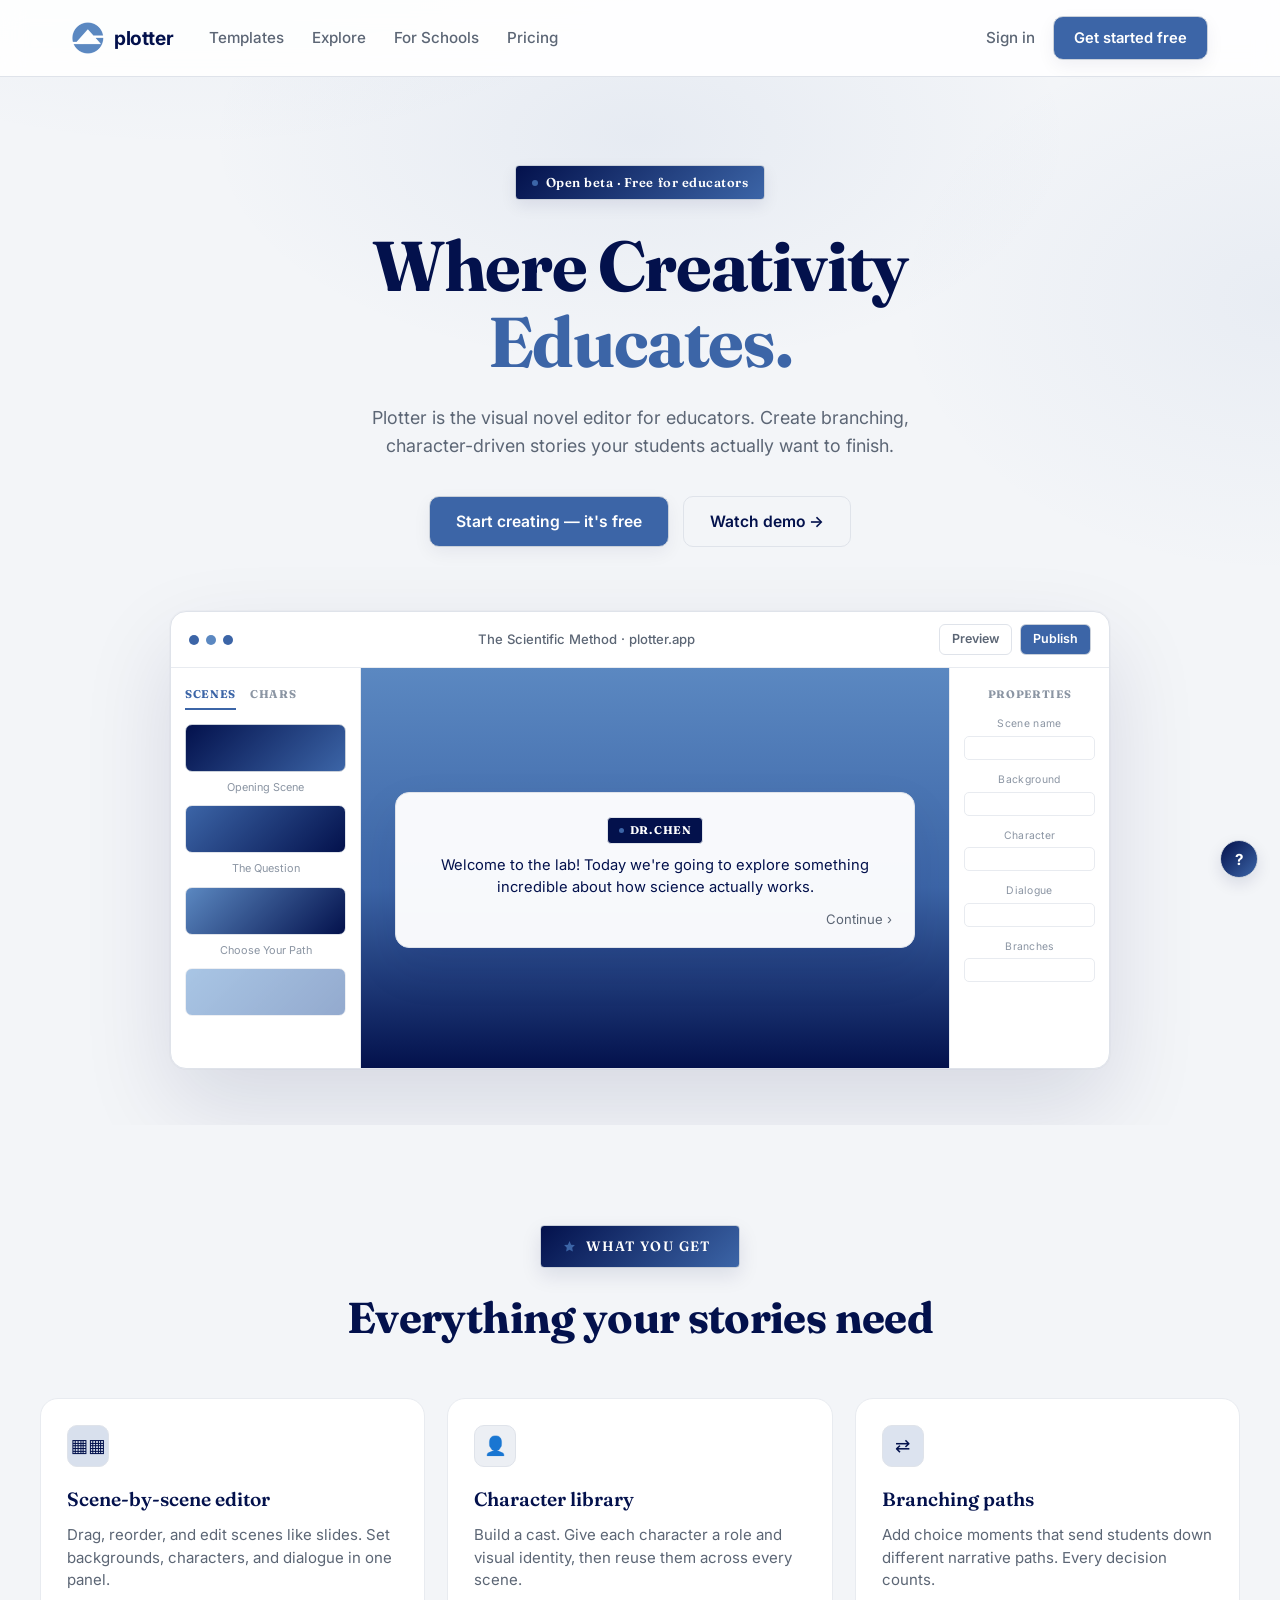
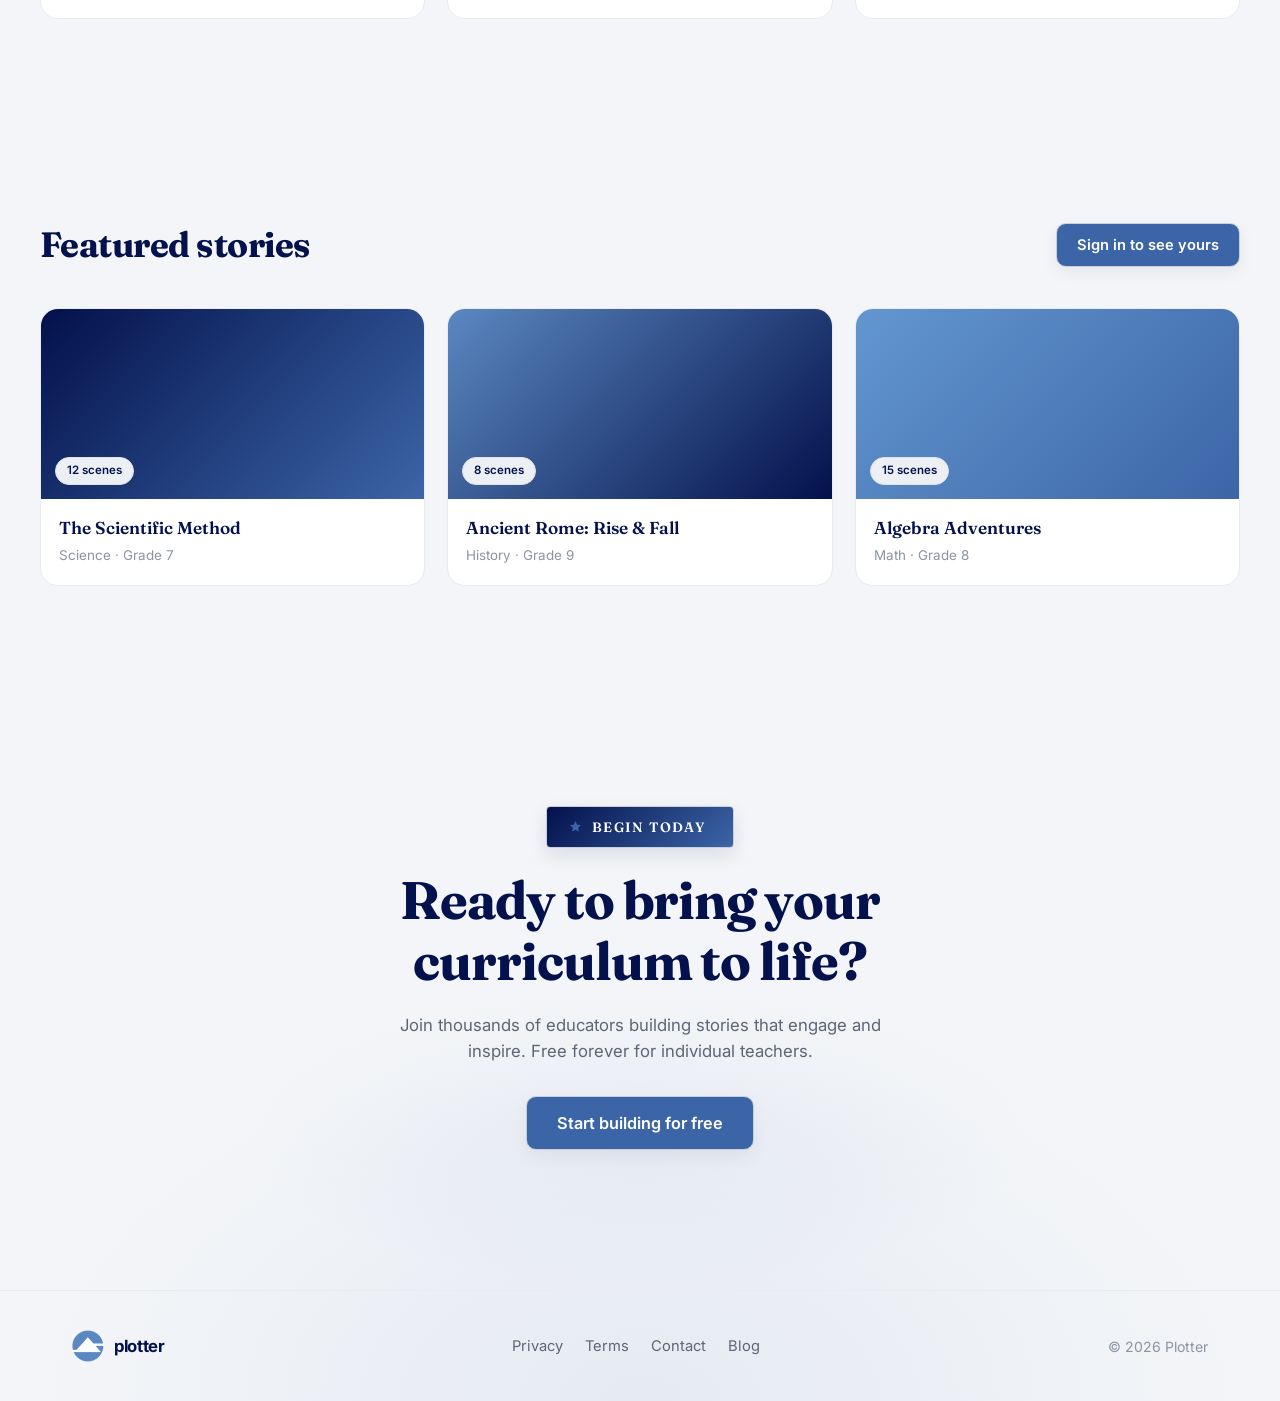
==== commit fe795dc3: "minjor update" ====
--- a/index.html
+++ b/index.html
@@ -8,21 +8,21 @@
 <link href="https://fonts.googleapis.com/css2?family=Inter:wght@400;500;600;700;800&family=Fraunces:opsz,wght@9..144,500;9..144,600;9..144,700&display=swap" rel="stylesheet">
 <style>
   :root{
-    --bg: #0a1420;
-    --panel: #0f1f30;
-    --panel-2: #142a3e;
-    --panel-3: #1a3348;
-    --border: #24435f;
-    --border-soft: #1a3049;
-    --text: #eef1e9;
-    --text-dim: #a8bccf;
-    --text-faint: #6d859f;
-    --accent: #c9a24d;
-    --accent-2: #e6c977;
-    --gold: #c9a24d;
-    --gold-bright: #e6c977;
-    --maroon: #4a6d8c;
-    --maroon-deep: #1c3348;
+    --bg: #f3f5f8;
+    --panel: #ffffff;
+    --panel-2: #f7f8fa;
+    --panel-3: #eceff4;
+    --border: #dfe3ea;
+    --border-soft: #e8ebf0;
+    --text: #03114c;
+    --text-dim: #5c6675;
+    --text-faint: #8b95a3;
+    --accent: #3c65a7;
+    --accent-2: #5b88c1;
+    --gold: #3c65a7;
+    --gold-bright: #3c65a7;
+    --maroon: #03114c;
+    --maroon-deep: #3c65a7;
     --radius-lg: 18px;
     --radius-md: 12px;
     --font-display: 'Fraunces', serif;
@@ -35,9 +35,9 @@
 
   body{
     background:
-      radial-gradient(ellipse 900px 500px at 15% -5%, rgba(74,109,140,.25), transparent 60%),
-      radial-gradient(ellipse 700px 500px at 100% 10%, rgba(201,162,77,.06), transparent 55%),
-      radial-gradient(ellipse 1000px 600px at 50% 100%, rgba(20,50,80,.35), transparent 60%),
+      radial-gradient(ellipse 900px 500px at 15% -5%, rgba(60,101,167,0.062), transparent 60%),
+      radial-gradient(ellipse 700px 500px at 100% 10%, rgba(60,101,167,0.06), transparent 55%),
+      radial-gradient(ellipse 1000px 600px at 50% 100%, rgba(60,101,167,0.075), transparent 60%),
       var(--bg);
     color: var(--text);
     font-family: 'Inter', system-ui, sans-serif;
@@ -46,10 +46,10 @@
     overflow-x: hidden;
   }
 
-  ::selection{ background: rgba(201,162,77,.35); color:#fff; }
+  ::selection{ background: rgba(60,101,167,0.2); color:#fff; }
   ::-webkit-scrollbar{ width:9px; height:9px; }
   ::-webkit-scrollbar-track{ background: transparent; }
-  ::-webkit-scrollbar-thumb{ background: #1e3c56; border-radius:8px; border:2px solid var(--bg); }
+  ::-webkit-scrollbar-thumb{ background: #eceff4; border-radius:8px; border:2px solid var(--bg); }
   ::-webkit-scrollbar-thumb:hover{ background: var(--maroon); }
 
   a{ color: inherit; text-decoration: none; }
@@ -66,9 +66,9 @@
     position: sticky;
     top: 0;
     z-index: 50;
-    background: rgba(10,20,32,0.88);
+    background: rgba(255,255,255,0.88);
     backdrop-filter: blur(12px);
-    border-bottom: 1px solid rgba(212,175,106,0.15);
+    border-bottom: 1px solid #dfe3ea;
   }
 
   nav{
@@ -94,7 +94,7 @@
     font-weight: 700;
     font-size: 1.2rem;
     letter-spacing: -0.02em;
-    color: #fff;
+    color: #03114c;
   }
 
   .logo-mark{
@@ -151,14 +151,14 @@
   }
 
   .btn-primary{
-    background: linear-gradient(135deg, var(--gold), #b88a45);
-    color: #2a1608;
-    border: 1px solid rgba(230,201,119,0.5);
-    box-shadow: 0 6px 18px rgba(201,162,77,0.22);
+    background: linear-gradient(135deg, var(--gold), #3c65a7);
+    color: #ffffff;
+    border: 1px solid #c9d0da;
+    box-shadow: 0 6px 18px rgba(3,17,76,0.06);
   }
 
   .btn-primary:hover{
-    box-shadow: 0 10px 24px rgba(212,175,106,0.34);
+    box-shadow: 0 10px 24px rgba(3,17,76,0.09);
     transform: translateY(-1px);
     filter: brightness(1.05);
   }
@@ -200,7 +200,7 @@
     transform: translateX(-50%);
     width: 900px;
     height: 480px;
-    background: radial-gradient(ellipse at center, rgba(74,109,140,0.28), transparent 68%);
+    background: radial-gradient(ellipse at center, rgba(60,101,167,0.07), transparent 68%);
     pointer-events: none;
     z-index: 0;
   }
@@ -214,14 +214,14 @@
     padding: 7px 16px;
     border-radius: 4px;
     background: linear-gradient(135deg, var(--maroon), var(--maroon-deep));
-    border: 1px solid rgba(230,201,119,0.45);
-    color: var(--gold-bright);
+    border: 1px solid #c9d0da;
+    color: #fff;
     font-family: var(--font-display);
     font-size: 0.8rem;
     font-weight: 600;
     letter-spacing: 0.04em;
     margin-bottom: 28px;
-    box-shadow: 0 6px 16px rgba(0,0,0,0.3);
+    box-shadow: 0 6px 16px rgba(3,17,76,0.08);
   }
 
   .badge .dot{
@@ -237,7 +237,7 @@
     font-weight: 700;
     letter-spacing: -0.02em;
     line-height: 1.08;
-    color: #fff;
+    color: #03114c;
   }
 
   h1.headline .gradient-text{
@@ -274,10 +274,10 @@
     max-width: 940px;
     margin: 64px auto 0;
     background: var(--panel);
-    border: 1px solid rgba(212,175,106,0.2);
+    border: 1px solid #dfe3ea;
     border-radius: 16px;
     overflow: hidden;
-    box-shadow: 0 36px 90px rgba(0,0,0,0.45), 0 0 0 1px rgba(212,175,106,0.08);
+    box-shadow: 0 36px 90px rgba(3,17,76,0.12), 0 0 0 1px rgba(3,17,76,0.02);
     position: relative;
     z-index: 1;
   }
@@ -303,9 +303,9 @@
     display: block;
   }
 
-  .traffic-lights span:nth-child(1){ background: #ff5f57; }
-  .traffic-lights span:nth-child(2){ background: #febc2e; }
-  .traffic-lights span:nth-child(3){ background: #28c840; }
+  .traffic-lights span:nth-child(1){ background: #3c65a7; }
+  .traffic-lights span:nth-child(2){ background: #5b88c1; }
+  .traffic-lights span:nth-child(3){ background: #3c65a7; }
 
   .editor-title{
     color: var(--text-dim);
@@ -329,9 +329,9 @@
   }
 
   .pill-btn.publish{
-    background: linear-gradient(135deg, var(--gold), #b88a45);
-    color: #2a1608;
-    border: 1px solid rgba(230,201,119,0.4);
+    background: linear-gradient(135deg, var(--gold), #3c65a7);
+    color: #ffffff;
+    border: 1px solid #c9d0da;
   }
 
   .editor-body{
@@ -369,13 +369,13 @@
     height: 48px;
     border-radius: 7px;
     margin-bottom: 7px;
-    border: 1px solid rgba(255,255,255,0.06);
-  }
-
-  .scene-thumb.s1{ background: linear-gradient(135deg, #4a6d8c, #1c3348); border-color: rgba(212,175,106,0.4); }
-  .scene-thumb.s2{ background: linear-gradient(135deg, #1a3a52, #0c1e2c); }
-  .scene-thumb.s3{ background: linear-gradient(135deg, #2a4a6e, #12263d); }
-  .scene-thumb.s4{ background: linear-gradient(135deg, #3a5a7a, #182c3d); opacity: 0.55; }
+    border: 1px solid #dfe3ea;
+  }
+
+  .scene-thumb.s1{ background: linear-gradient(135deg, #03114c, #3c65a7); border-color: #c9d0da; }
+  .scene-thumb.s2{ background: linear-gradient(135deg, #3c65a7, #03114c); }
+  .scene-thumb.s3{ background: linear-gradient(135deg, #5b88c1, #03114c); }
+  .scene-thumb.s4{ background: linear-gradient(135deg, #6397d0, #3c65a7); opacity: 0.55; }
 
   .scene-label{
     font-size: 0.68rem;
@@ -389,28 +389,28 @@
     align-items: center;
     justify-content: center;
     padding: 24px 18px 20px;
-    background: linear-gradient(180deg, rgba(30,18,28,0.95), rgba(12,18,28,1));
+    background: linear-gradient(180deg, #5b88c1 0%, #3c65a7 55%, #03114c 100%);
     overflow: hidden;
   }
 
   .dialogue-box{
     width: 100%;
     max-width: 520px;
-    background: rgba(15, 22, 36, 0.96);
-    border: 1px solid rgba(212,175,106,0.18);
+    background: rgba(255,255,255,0.96);
+    border: 1px solid #dfe3ea;
     border-radius: 14px;
     padding: 22px 22px 18px;
     position: relative;
     z-index: 1;
-    box-shadow: 0 20px 48px rgba(0,0,0,0.3);
+    box-shadow: 0 20px 48px rgba(3,17,76,0.08);
   }
 
   .speaker-tag{
     display: inline-flex;
     align-items: center;
     gap: 6px;
-    background: rgba(74,109,140,0.35);
-    color: var(--gold-bright);
+    background: #03114c;
+    color: #fff;
     font-size: 0.7rem;
     font-weight: 700;
     letter-spacing: 0.04em;
@@ -418,7 +418,7 @@
     border-radius: 4px;
     margin-bottom: 10px;
     font-family: var(--font-display);
-    border: 1px solid rgba(212,175,106,0.25);
+    border: 1px solid #dfe3ea;
   }
 
   .speaker-tag .dot{
@@ -481,15 +481,16 @@
     font-size: 0.85rem;
     font-weight: 600;
     letter-spacing: 0.1em;
-    color: var(--gold-bright);
+    color: #fff;
     text-transform: uppercase;
     margin-bottom: 18px;
     padding: 10px 28px 10px 22px;
     background: linear-gradient(135deg, var(--maroon), var(--maroon-deep));
-    border: 1px solid rgba(230,201,119,0.55);
+    border: 1px solid #c9d0da;
     border-radius: 3px;
-    clip-path: polygon(0 0, 100% 0, 100% 70%, calc(100% - 14px) 100%, 0 100%);
-    box-shadow: 0 8px 20px rgba(0,0,0,0.35);
+    clip-path: none;
+    border-radius: 4px;
+    box-shadow: 0 8px 20px rgba(3,17,76,0.1);
   }
 
   .section-banner svg{
@@ -503,7 +504,7 @@
     font-size: clamp(1.9rem, 4vw, 2.7rem);
     font-weight: 700;
     letter-spacing: -0.015em;
-    color: #fff;
+    color: #03114c;
   }
 
   /* ---------- Features grid ---------- */
@@ -524,9 +525,9 @@
   }
 
   .feature-card:hover{
-    border-color: rgba(212,175,106,0.45);
+    border-color: #c9d0da;
     transform: translateY(-3px);
-    box-shadow: 0 14px 32px rgba(0,0,0,0.35);
+    box-shadow: 0 14px 32px rgba(3,17,76,0.1);
   }
 
   .feature-icon{
@@ -538,19 +539,19 @@
     justify-content: center;
     font-size: 1.15rem;
     margin-bottom: 18px;
-    background: rgba(74,109,140,0.25);
-    color: var(--gold-bright);
-    border: 1px solid rgba(212,175,106,0.25);
+    background: rgba(60,101,167,0.2);
+    color: #03114c;
+    border: 1px solid #dfe3ea;
   }
 
   .feature-card:nth-child(2) .feature-icon{
-    background: rgba(201,162,77,0.15);
+    background: #eceff4;
     color: var(--gold);
   }
 
   .feature-card:nth-child(3) .feature-icon{
-    background: rgba(74,134,201,0.18);
-    color: #7eb0e0;
+    background: rgba(60,101,167,0.18);
+    color: #03114c;
   }
 
   .feature-title{
@@ -558,7 +559,7 @@
     font-size: 1.2rem;
     font-weight: 600;
     margin-bottom: 10px;
-    color: #fff;
+    color: #03114c;
   }
 
   .feature-desc{
@@ -583,7 +584,7 @@
     font-size: clamp(1.7rem, 3.5vw, 2.2rem);
     font-weight: 700;
     letter-spacing: -0.015em;
-    color: #fff;
+    color: #03114c;
   }
 
   .stories-grid{
@@ -605,8 +606,8 @@
 
   .story-card:hover{
     transform: translateY(-4px);
-    box-shadow: 0 16px 40px rgba(0,0,0,0.4);
-    border-color: rgba(212,175,106,0.35);
+    box-shadow: 0 16px 40px rgba(3,17,76,0.11);
+    border-color: #c9d0da;
   }
 
   .story-cover{
@@ -617,19 +618,19 @@
     padding: 14px;
   }
 
-  .story-cover.c1{ background: linear-gradient(135deg, #4a6d8c, #2e0708); }
-  .story-cover.c2{ background: linear-gradient(135deg, #1a3a52, #0c1e2c); }
-  .story-cover.c3{ background: linear-gradient(135deg, #2a4a6e, #12263d); }
+  .story-cover.c1{ background: linear-gradient(135deg, #03114c, #3c65a7); }
+  .story-cover.c2{ background: linear-gradient(135deg, #5b88c1, #03114c); }
+  .story-cover.c3{ background: linear-gradient(135deg, #6397d0, #3c65a7); }
 
   .scene-count{
-    background: rgba(0,0,0,0.45);
+    background: #eceff4;
     backdrop-filter: blur(6px);
-    color: #fff;
+    color: #03114c;
     font-size: 0.72rem;
     font-weight: 600;
     padding: 4px 11px;
     border-radius: 999px;
-    border: 1px solid rgba(255,255,255,0.1);
+    border: 1px solid #dfe3ea;
   }
 
   .story-info{
@@ -641,7 +642,7 @@
     font-size: 1.08rem;
     font-weight: 600;
     margin-bottom: 4px;
-    color: #fff;
+    color: #03114c;
   }
 
   .story-meta{
@@ -664,7 +665,7 @@
     transform: translateX(-50%);
     width: 800px;
     height: 300px;
-    background: radial-gradient(ellipse at center, rgba(74,109,140,0.2), transparent 70%);
+    background: radial-gradient(ellipse at center, rgba(60,101,167,0.05), transparent 70%);
     pointer-events: none;
   }
 
@@ -674,7 +675,7 @@
     font-weight: 700;
     letter-spacing: -0.02em;
     line-height: 1.15;
-    color: #fff;
+    color: #03114c;
     position: relative;
   }
 
@@ -720,7 +721,7 @@
     gap: 10px;
     font-size: 1.05rem;
     font-weight: 700;
-    color: #fff;
+    color: #03114c;
     flex-shrink: 0;
   }
 
@@ -769,22 +770,22 @@
     height: 38px;
     border-radius: 50%;
     background: linear-gradient(135deg, var(--maroon), var(--maroon-deep));
-    border: 1px solid rgba(212,175,106,0.5);
-    color: var(--gold-bright);
+    border: 1px solid #c9d0da;
+    color: #fff;
     font-size: 0.95rem;
     font-weight: 700;
     cursor: pointer;
     display: flex;
     align-items: center;
     justify-content: center;
-    box-shadow: 0 6px 16px rgba(0,0,0,0.4);
+    box-shadow: 0 6px 16px rgba(3,17,76,0.11);
     z-index: 40;
     transition: transform 0.15s ease, box-shadow 0.15s ease;
   }
 
   .help-fab:hover{
     transform: translateY(-2px);
-    box-shadow: 0 8px 20px rgba(0,0,0,0.5);
+    box-shadow: 0 8px 20px rgba(3,17,76,0.14);
   }
 
   /* ---------- Responsive ---------- */
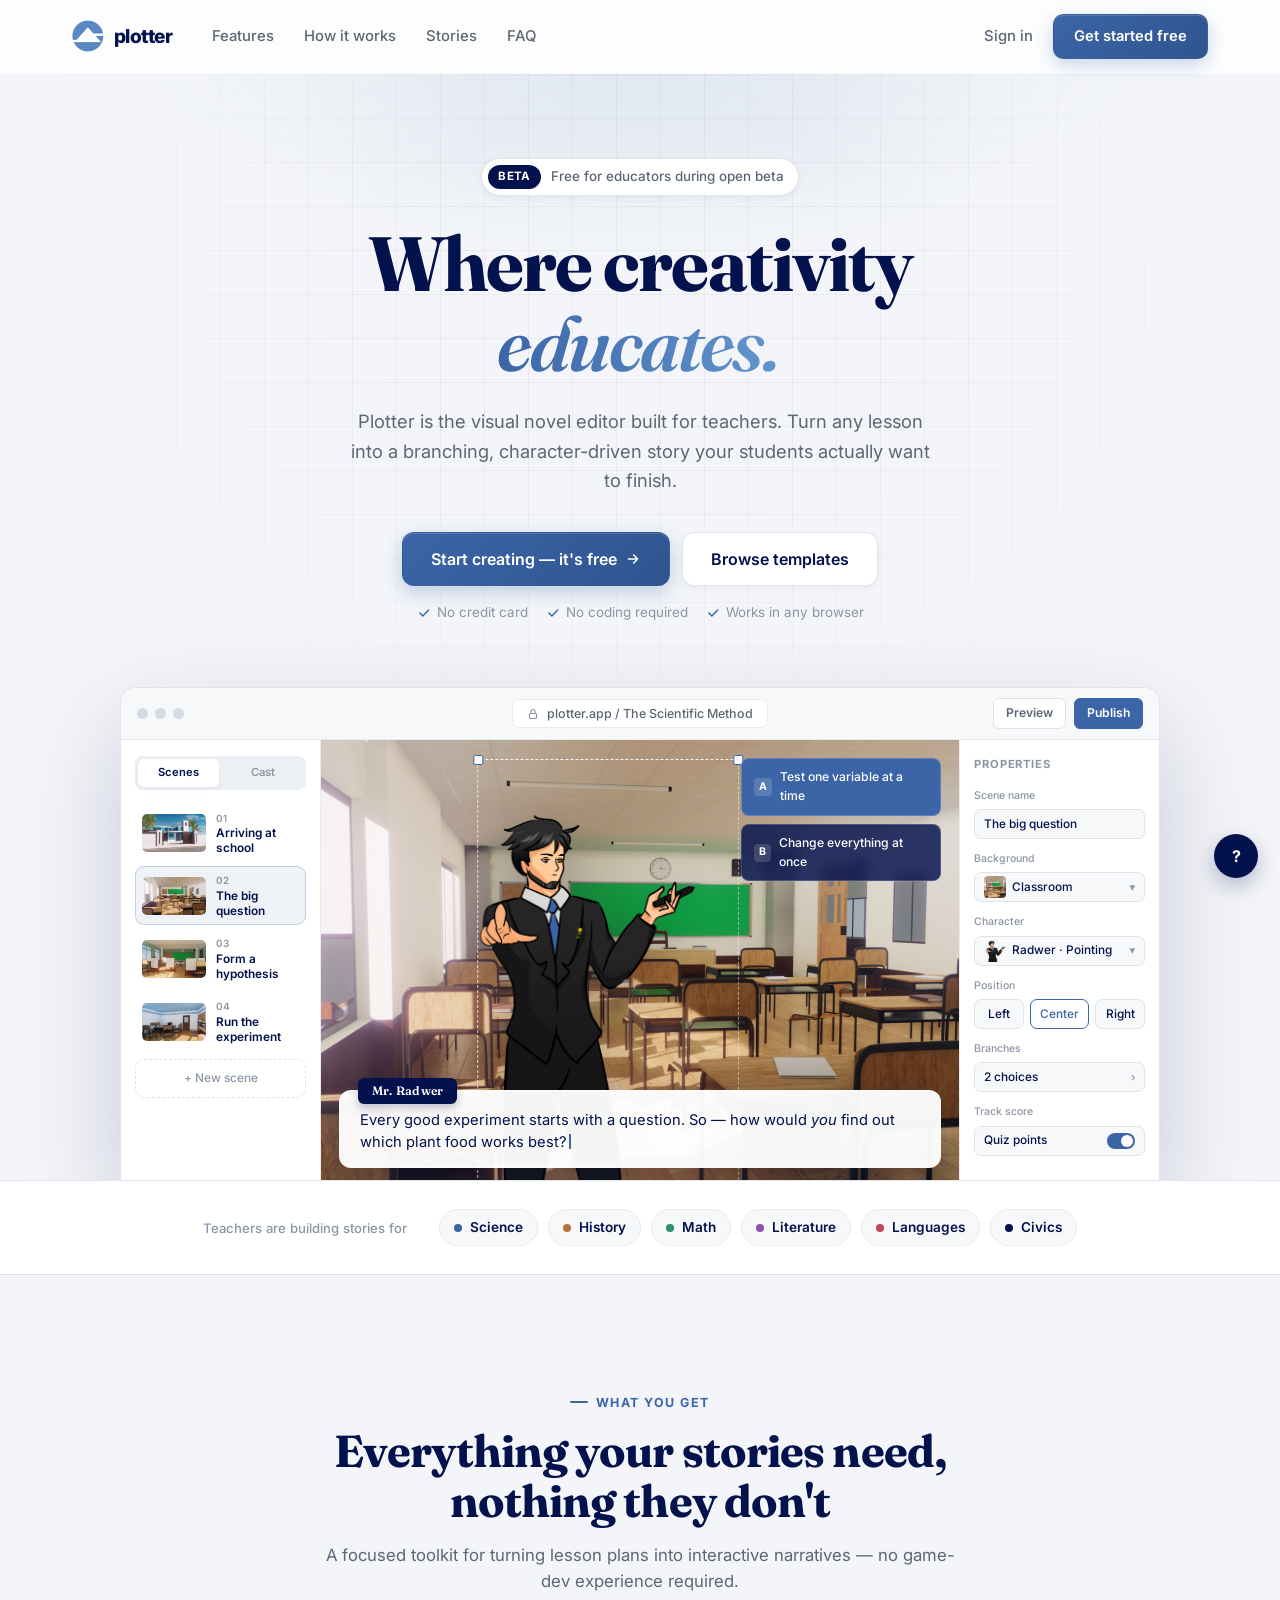
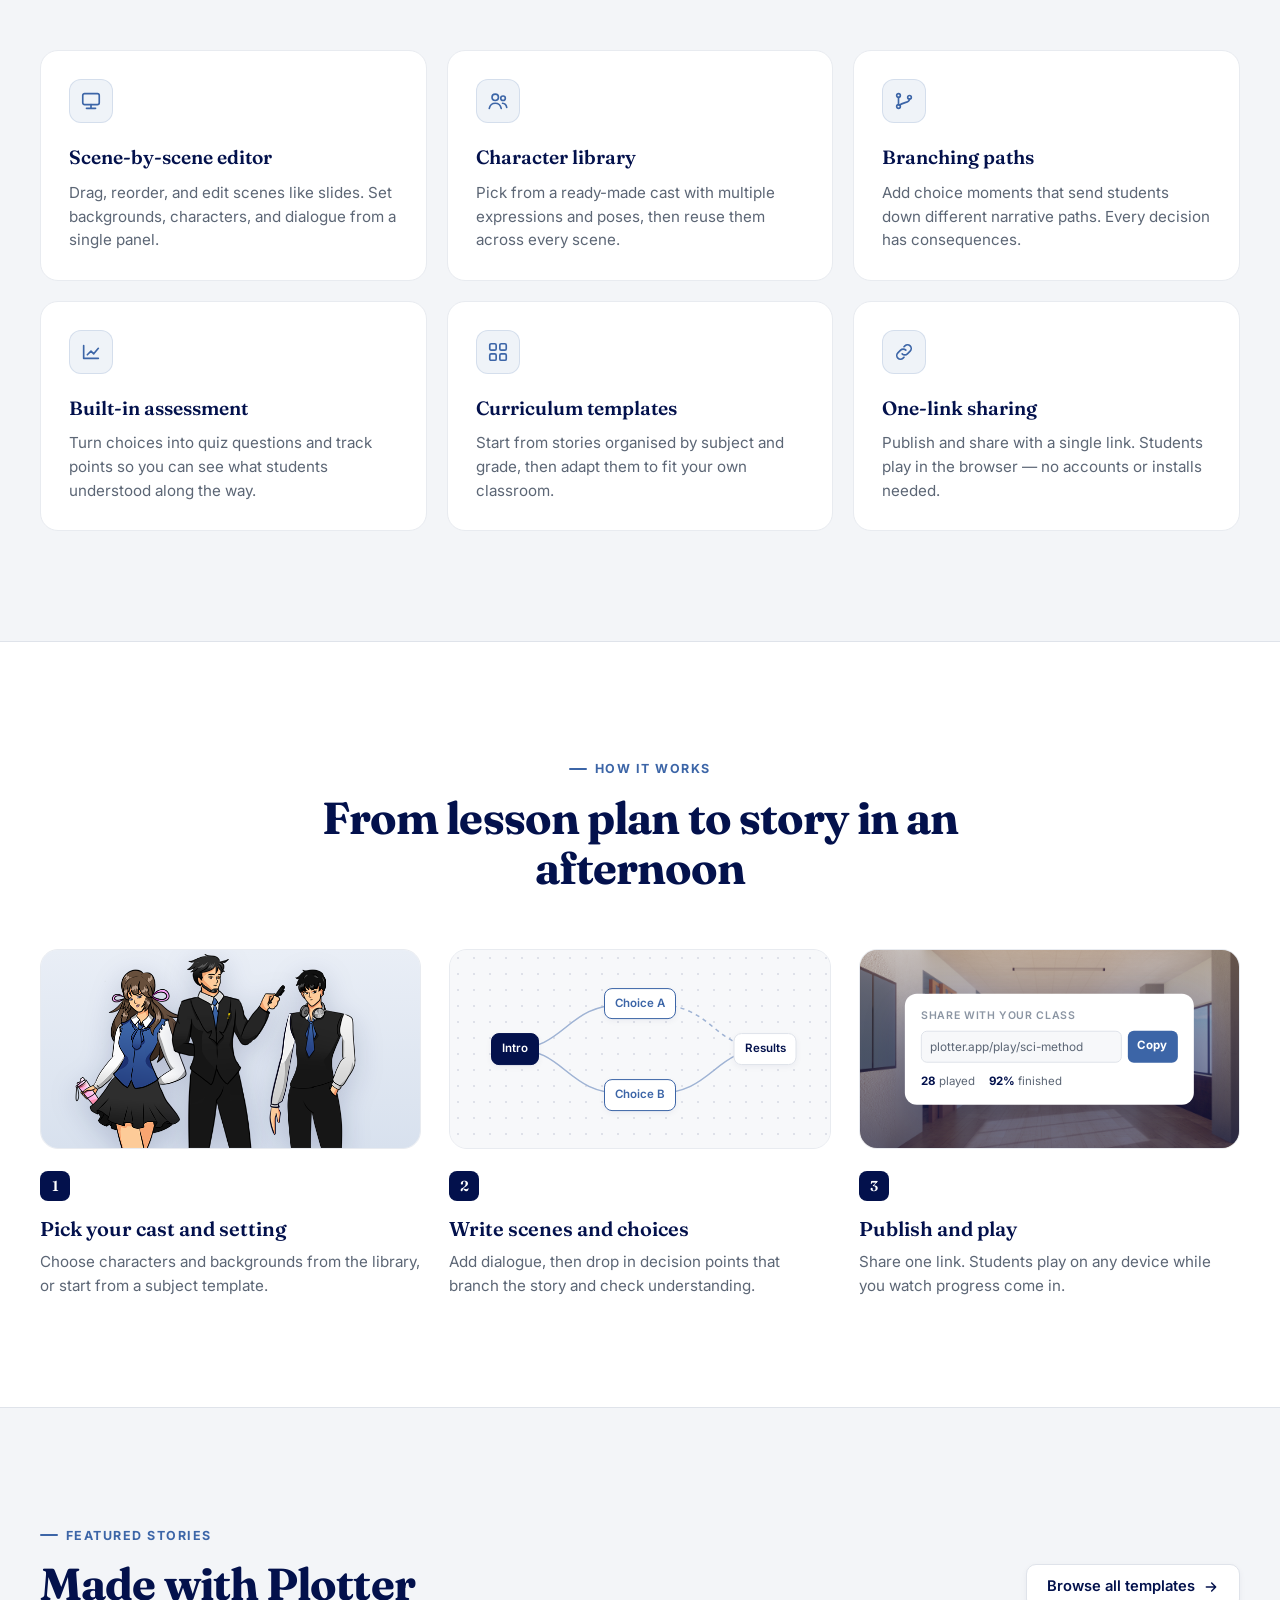
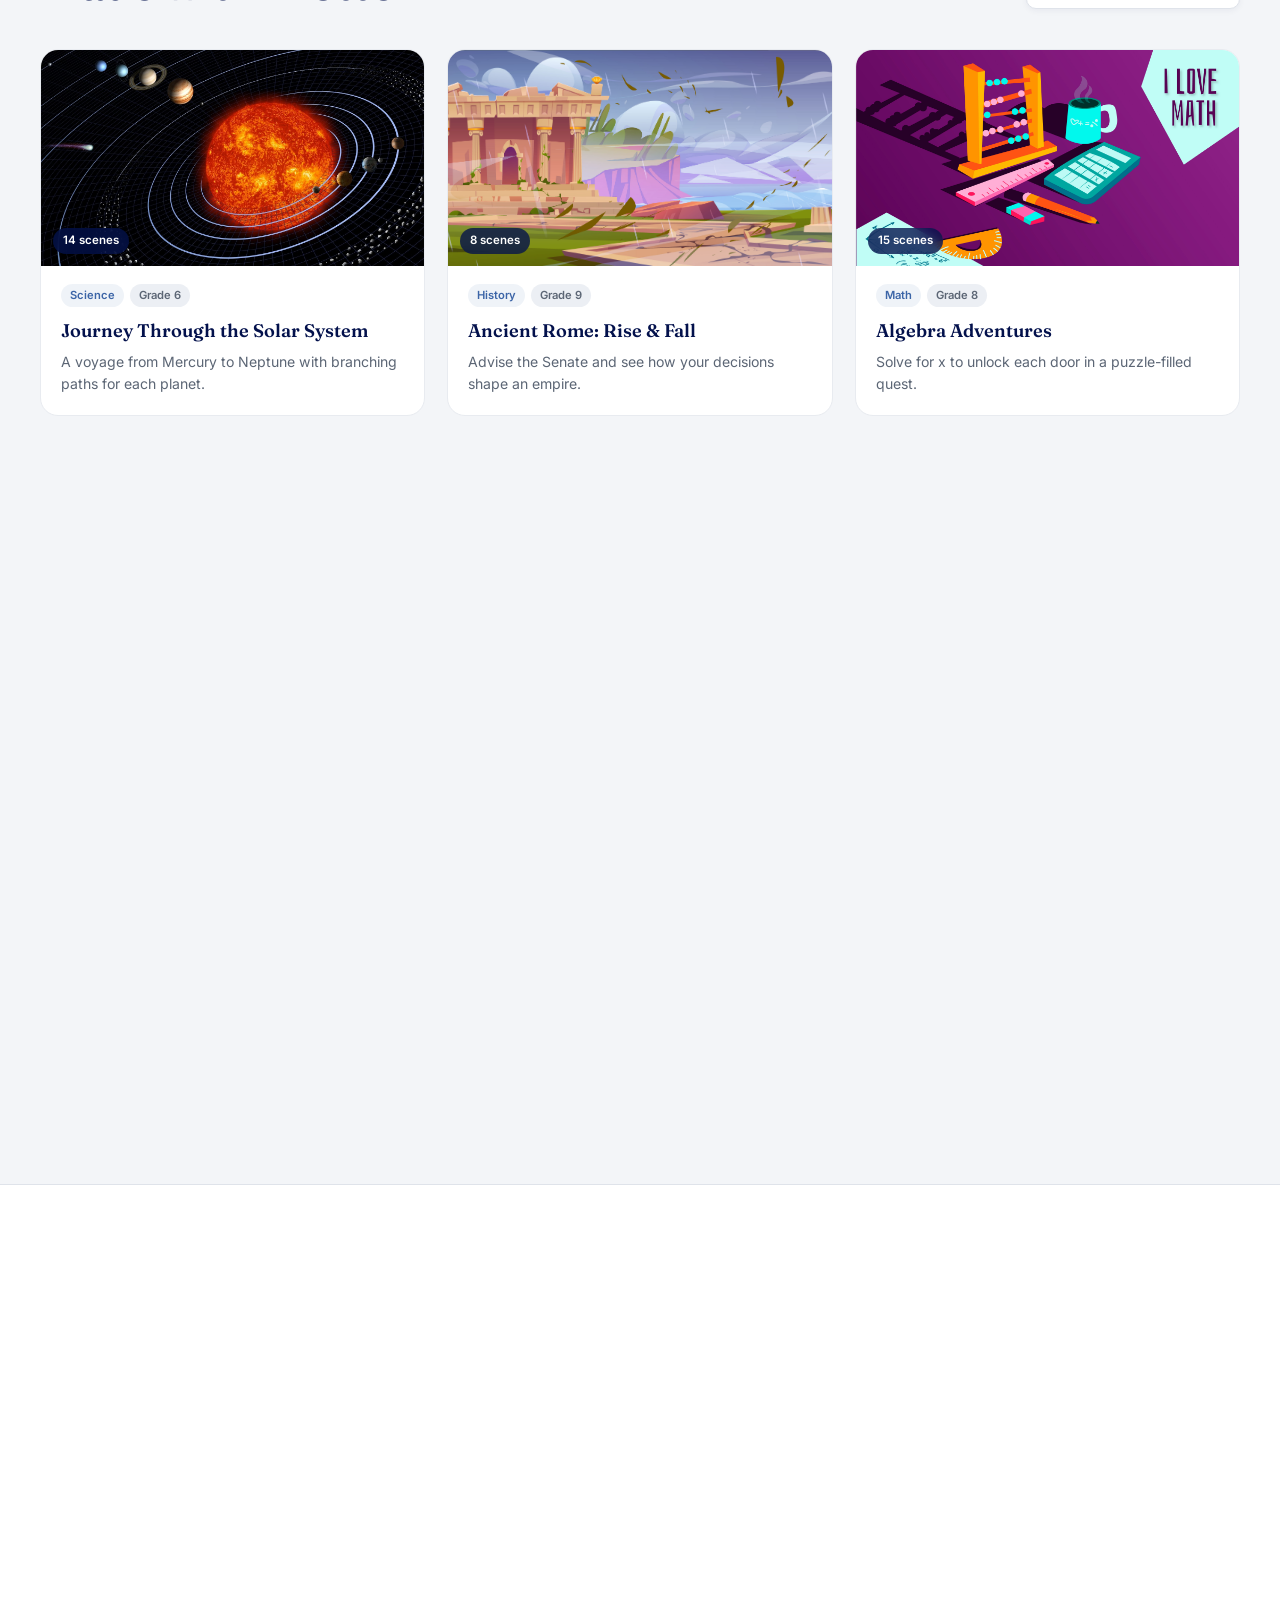
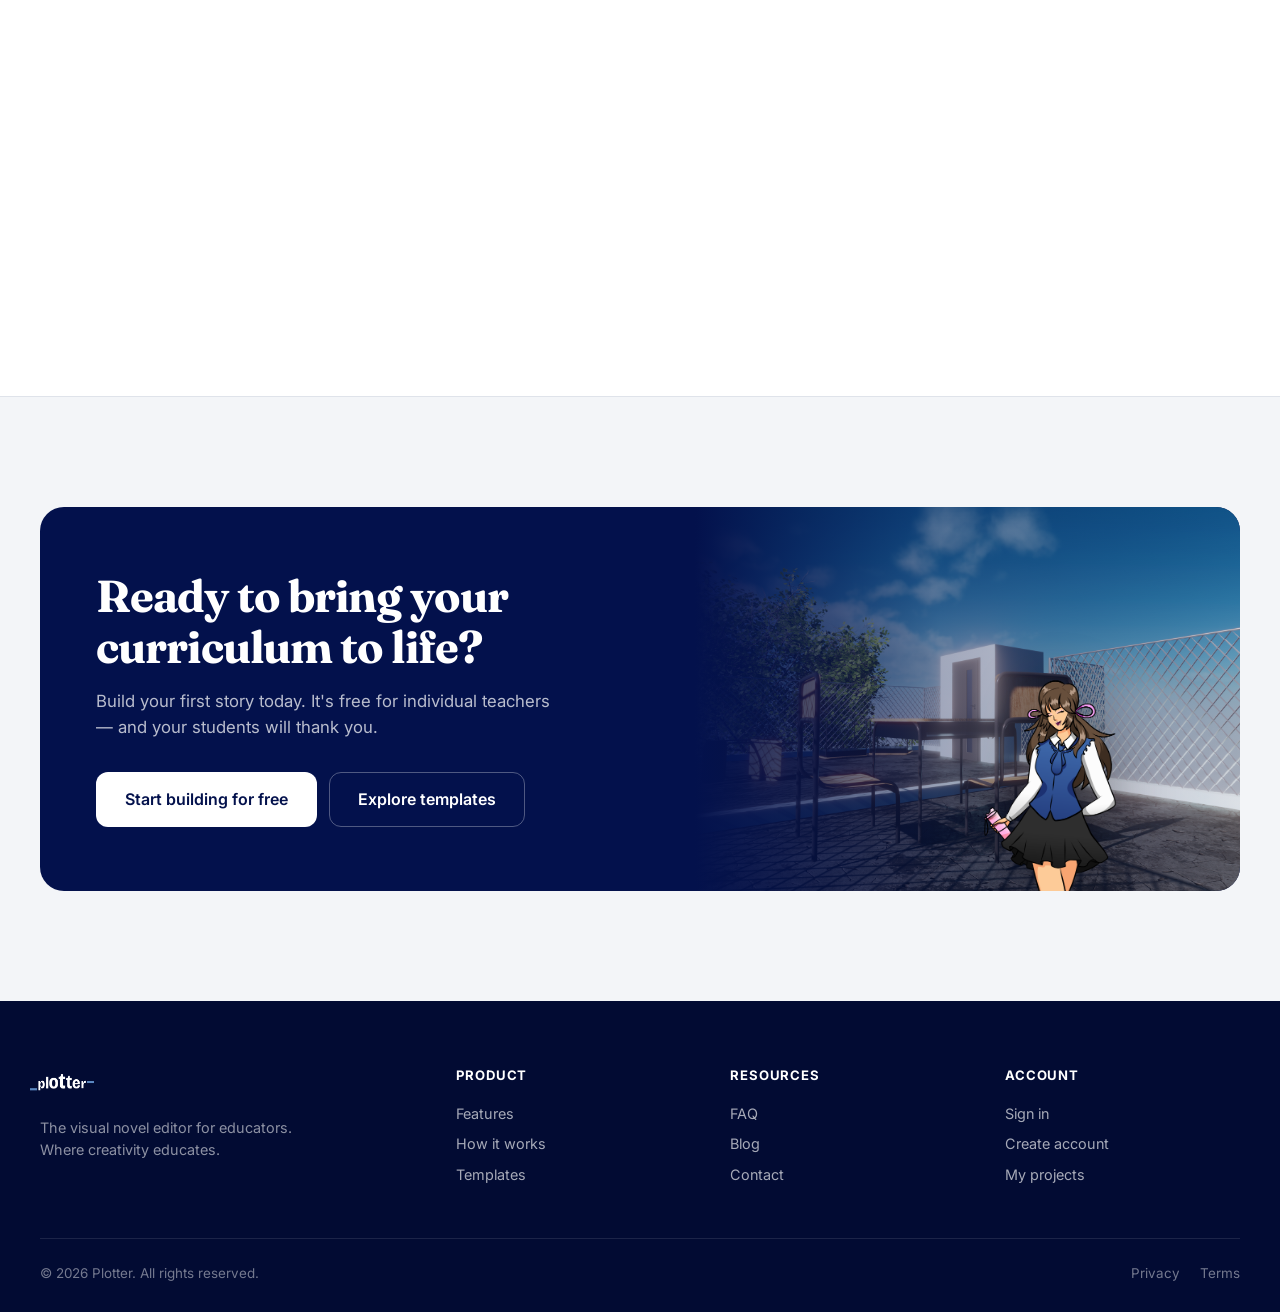
==== commit 13410500: ";;index donee" ====
--- a/index.html
+++ b/index.html
@@ -3,8 +3,11 @@
 <head>
 <meta charset="UTF-8">
 <meta name="viewport" content="width=device-width, initial-scale=1.0">
-<title>Plotter - Landing Page</title>
+<title>Plotter — The visual novel editor for educators</title>
+<meta name="description" content="Plotter is the visual novel editor for educators. Build branching, character-driven stories your students actually want to finish.">
+<link rel="icon" href="images/sidebar-logo.png">
 <link rel="preconnect" href="https://fonts.googleapis.com">
+<link rel="preconnect" href="https://fonts.gstatic.com" crossorigin>
 <link href="https://fonts.googleapis.com/css2?family=Inter:wght@400;500;600;700;800&family=Fraunces:opsz,wght@9..144,500;9..144,600;9..144,700&display=swap" rel="stylesheet">
 <style>
   :root{
@@ -14,1002 +17,955 @@
     --panel-3: #eceff4;
     --border: #dfe3ea;
     --border-soft: #e8ebf0;
+    --navy: #03114c;
+    --navy-2: #0b1d63;
+    --blue: #3c65a7;
+    --blue-2: #5b88c1;
+    --blue-3: #6397d0;
+    --blue-tint: rgba(60,101,167,0.08);
     --text: #03114c;
     --text-dim: #5c6675;
     --text-faint: #8b95a3;
-    --accent: #3c65a7;
-    --accent-2: #5b88c1;
-    --gold: #3c65a7;
-    --gold-bright: #3c65a7;
-    --maroon: #03114c;
-    --maroon-deep: #3c65a7;
     --radius-lg: 18px;
     --radius-md: 12px;
-    --font-display: 'Fraunces', serif;
+    --font-display: 'Fraunces', Georgia, serif;
+    --font-body: 'Inter', system-ui, -apple-system, sans-serif;
     --max-width: 1200px;
+    --shadow-sm: 0 2px 6px rgba(3,17,76,0.05);
+    --shadow-md: 0 14px 32px rgba(3,17,76,0.10);
+    --shadow-lg: 0 40px 100px rgba(3,17,76,0.18);
   }
 
   *{ box-sizing: border-box; margin: 0; padding: 0; }
-
-  html{ scroll-behavior: smooth; }
+  html{ scroll-behavior: smooth; scroll-padding-top: 80px; }
 
   body{
-    background:
-      radial-gradient(ellipse 900px 500px at 15% -5%, rgba(60,101,167,0.062), transparent 60%),
-      radial-gradient(ellipse 700px 500px at 100% 10%, rgba(60,101,167,0.06), transparent 55%),
-      radial-gradient(ellipse 1000px 600px at 50% 100%, rgba(60,101,167,0.075), transparent 60%),
-      var(--bg);
+    background: var(--bg);
     color: var(--text);
-    font-family: 'Inter', system-ui, sans-serif;
-    line-height: 1.5;
+    font-family: var(--font-body);
+    line-height: 1.55;
     -webkit-font-smoothing: antialiased;
     overflow-x: hidden;
   }
 
-  ::selection{ background: rgba(60,101,167,0.2); color:#fff; }
-  ::-webkit-scrollbar{ width:9px; height:9px; }
+  ::selection{ background: rgba(60,101,167,0.22); color: var(--navy); }
+  ::-webkit-scrollbar{ width: 10px; height: 10px; }
   ::-webkit-scrollbar-track{ background: transparent; }
-  ::-webkit-scrollbar-thumb{ background: #eceff4; border-radius:8px; border:2px solid var(--bg); }
-  ::-webkit-scrollbar-thumb:hover{ background: var(--maroon); }
+  ::-webkit-scrollbar-thumb{ background: #cfd6e1; border-radius: 8px; border: 2px solid var(--bg); }
+  ::-webkit-scrollbar-thumb:hover{ background: var(--blue); }
 
   a{ color: inherit; text-decoration: none; }
   button{ font-family: inherit; cursor: pointer; }
-
-  .wrap{
-    max-width: var(--max-width);
-    margin: 0 auto;
-    padding: 0 32px;
-  }
+  img{ display: block; max-width: 100%; }
+  :focus-visible{ outline: 2px solid var(--blue); outline-offset: 3px; border-radius: 6px; }
+
+  .wrap{ max-width: var(--max-width); margin: 0 auto; padding: 0 32px; }
+
+  /* ---------- Buttons ---------- */
+  .btn{
+    display: inline-flex; align-items: center; justify-content: center; gap: 8px;
+    padding: 10px 20px; border-radius: 10px;
+    font-size: 0.92rem; font-weight: 600; white-space: nowrap;
+    border: 1px solid transparent;
+    transition: transform .15s ease, box-shadow .15s ease, background .15s ease, border-color .15s ease, color .15s ease;
+  }
+  .btn svg{ width: 16px; height: 16px; flex-shrink: 0; }
+  .btn-primary{
+    background: linear-gradient(135deg, var(--blue), #2f548f);
+    color: #fff;
+    box-shadow: 0 6px 18px rgba(60,101,167,0.28), inset 0 1px 0 rgba(255,255,255,0.15);
+  }
+  .btn-primary:hover{ transform: translateY(-1px); box-shadow: 0 10px 26px rgba(60,101,167,0.36), inset 0 1px 0 rgba(255,255,255,0.15); }
+  .btn-secondary{ background: #fff; color: var(--navy); border-color: var(--border); box-shadow: var(--shadow-sm); }
+  .btn-secondary:hover{ border-color: var(--blue); color: var(--blue); }
+  .btn-light{ background: #fff; color: var(--navy); }
+  .btn-light:hover{ transform: translateY(-1px); box-shadow: 0 10px 26px rgba(0,0,0,0.25); }
+  .btn-ghost-light{ background: transparent; color: #fff; border-color: rgba(255,255,255,0.3); }
+  .btn-ghost-light:hover{ background: rgba(255,255,255,0.08); border-color: rgba(255,255,255,0.6); }
+  .btn-lg{ padding: 14px 28px; font-size: 1rem; border-radius: 12px; }
 
   /* ---------- Navbar ---------- */
   header{
-    position: sticky;
-    top: 0;
-    z-index: 50;
-    background: rgba(255,255,255,0.88);
-    backdrop-filter: blur(12px);
-    border-bottom: 1px solid #dfe3ea;
-  }
-
-  nav{
-    display: flex;
-    align-items: center;
-    justify-content: space-between;
-    width: 100%;
-    max-width: var(--max-width);
-    margin: 0 auto;
-    padding: 16px 32px;
-  }
-
-  .nav-left{
-    display: flex;
-    align-items: center;
-    gap: 36px;
-  }
-
-  .logo{
-    display: flex;
-    align-items: center;
-    gap: 10px;
-    font-weight: 700;
-    font-size: 1.2rem;
-    letter-spacing: -0.02em;
-    color: #03114c;
-  }
-
-  .logo-mark{
-    width: 32px;
-    height: 32px;
-    object-fit: contain;
-    flex-shrink: 0;
-    display: block;
-  }
-
-  .nav-links{
-    display: flex;
-    align-items: center;
-    gap: 28px;
-  }
-
-  .nav-links a{
-    color: var(--text-dim);
-    font-size: 0.95rem;
-    font-weight: 500;
-    transition: color 0.15s ease;
-  }
-
-  .nav-links a:hover{ color: var(--gold-bright); }
-
-  .nav-actions{
-    display: flex;
-    align-items: center;
-    gap: 18px;
-    flex-shrink: 0;
-  }
-
-  .nav-actions .signin{
-    color: var(--text-dim);
-    font-size: 0.95rem;
-    font-weight: 500;
-  }
-
-  .nav-actions .signin:hover{ color: var(--gold-bright); }
-
-  .btn{
-    display: inline-flex;
-    align-items: center;
-    justify-content: center;
-    gap: 8px;
-    padding: 10px 20px;
-    border-radius: 10px;
-    font-size: 0.92rem;
-    font-weight: 600;
-    border: none;
-    cursor: pointer;
-    transition: transform 0.15s ease, box-shadow 0.15s ease, opacity 0.15s ease, background 0.15s ease;
-    white-space: nowrap;
-  }
-
-  .btn-primary{
-    background: linear-gradient(135deg, var(--gold), #3c65a7);
-    color: #ffffff;
-    border: 1px solid #c9d0da;
-    box-shadow: 0 6px 18px rgba(3,17,76,0.06);
-  }
-
-  .btn-primary:hover{
-    box-shadow: 0 10px 24px rgba(3,17,76,0.09);
-    transform: translateY(-1px);
-    filter: brightness(1.05);
-  }
-
-  .btn-secondary{
-    background: transparent;
-    color: var(--text);
-    border: 1px solid var(--border);
-  }
-
-  .btn-secondary:hover{
-    background: var(--panel-2);
-    border-color: var(--gold);
-    color: var(--gold-bright);
-  }
+    position: sticky; top: 0; z-index: 50;
+    background: rgba(255,255,255,0.82);
+    backdrop-filter: saturate(160%) blur(14px);
+    -webkit-backdrop-filter: saturate(160%) blur(14px);
+    border-bottom: 1px solid transparent;
+    transition: border-color .2s ease, box-shadow .2s ease;
+  }
+  header.scrolled{ border-bottom-color: var(--border); box-shadow: 0 4px 20px rgba(3,17,76,0.05); }
+
+  .nav{
+    display: flex; align-items: center; justify-content: space-between; gap: 24px;
+    max-width: var(--max-width); margin: 0 auto; padding: 14px 32px;
+  }
+  .nav-left{ display: flex; align-items: center; gap: 40px; }
+  .logo{ display: flex; align-items: center; gap: 10px; font-weight: 800; font-size: 1.2rem; letter-spacing: -0.03em; color: var(--navy); }
+  .logo-mark{ width: 32px; height: 32px; object-fit: contain; }
+  .nav-links{ display: flex; align-items: center; gap: 30px; }
+  .nav-links a{ color: var(--text-dim); font-size: 0.93rem; font-weight: 500; transition: color .15s ease; }
+  .nav-links a:hover{ color: var(--blue); }
+  .nav-actions{ display: flex; align-items: center; gap: 20px; }
+  .nav-actions .signin{ color: var(--text-dim); font-size: 0.93rem; font-weight: 500; }
+  .nav-actions .signin:hover{ color: var(--blue); }
 
   .menu-toggle{
-    display: none;
-    background: none;
-    border: none;
-    color: var(--text);
-    font-size: 1.5rem;
-    cursor: pointer;
-  }
+    display: none; width: 40px; height: 40px; border-radius: 10px;
+    background: transparent; border: 1px solid var(--border); color: var(--navy);
+    align-items: center; justify-content: center;
+  }
+  .menu-toggle svg{ width: 20px; height: 20px; }
+
+  .mobile-menu{
+    display: none; flex-direction: column; gap: 4px;
+    padding: 8px 20px 20px; border-top: 1px solid var(--border-soft); background: #fff;
+  }
+  .mobile-menu a{ padding: 12px 4px; font-weight: 500; color: var(--text-dim); border-bottom: 1px solid var(--border-soft); }
+  .mobile-menu .btn{ margin-top: 12px; border-bottom: none; color: #fff; }
+  header.open .mobile-menu{ display: flex; }
 
   /* ---------- Hero ---------- */
   .hero{
-    text-align: center;
-    padding: 88px 32px 56px;
-    position: relative;
+    position: relative; text-align: center;
+    padding: 84px 32px 0;
     overflow: hidden;
   }
-
   .hero::before{
-    content: "";
-    position: absolute;
-    top: -180px;
-    left: 50%;
-    transform: translateX(-50%);
-    width: 900px;
-    height: 480px;
-    background: radial-gradient(ellipse at center, rgba(60,101,167,0.07), transparent 68%);
-    pointer-events: none;
-    z-index: 0;
-  }
-
+    content: ""; position: absolute; inset: 0; z-index: 0; pointer-events: none;
+    background:
+      radial-gradient(ellipse 800px 420px at 50% -10%, rgba(91,136,193,0.20), transparent 70%),
+      linear-gradient(rgba(3,17,76,0.045) 1px, transparent 1px) 0 0 / 44px 44px,
+      linear-gradient(90deg, rgba(3,17,76,0.045) 1px, transparent 1px) 0 0 / 44px 44px;
+    -webkit-mask-image: radial-gradient(ellipse 70% 60% at 50% 20%, #000 30%, transparent 75%);
+            mask-image: radial-gradient(ellipse 70% 60% at 50% 20%, #000 30%, transparent 75%);
+  }
   .hero > *{ position: relative; z-index: 1; }
 
   .badge{
-    display: inline-flex;
-    align-items: center;
-    gap: 8px;
-    padding: 7px 16px;
-    border-radius: 4px;
-    background: linear-gradient(135deg, var(--maroon), var(--maroon-deep));
-    border: 1px solid #c9d0da;
-    color: #fff;
-    font-family: var(--font-display);
-    font-size: 0.8rem;
-    font-weight: 600;
-    letter-spacing: 0.04em;
-    margin-bottom: 28px;
-    box-shadow: 0 6px 16px rgba(3,17,76,0.08);
-  }
-
-  .badge .dot{
-    width: 6px;
-    height: 6px;
-    border-radius: 50%;
-    background: var(--gold-bright);
+    display: inline-flex; align-items: center; gap: 10px;
+    padding: 6px 14px 6px 6px; border-radius: 999px;
+    background: #fff; border: 1px solid var(--border);
+    color: var(--text-dim); font-size: 0.84rem; font-weight: 500;
+    box-shadow: var(--shadow-sm); margin-bottom: 28px;
+  }
+  .badge-tag{
+    background: var(--navy); color: #fff; font-size: 0.72rem; font-weight: 700;
+    letter-spacing: 0.04em; padding: 3px 10px; border-radius: 999px;
   }
 
   h1.headline{
     font-family: var(--font-display);
-    font-size: clamp(2.5rem, 6.5vw, 4.4rem);
-    font-weight: 700;
-    letter-spacing: -0.02em;
-    line-height: 1.08;
-    color: #03114c;
-  }
-
-  h1.headline .gradient-text{
-    background: linear-gradient(90deg, var(--gold-bright), var(--gold));
-    -webkit-background-clip: text;
-    background-clip: text;
-    color: transparent;
-  }
-
+    font-size: clamp(2.6rem, 6.6vw, 4.8rem);
+    font-weight: 700; letter-spacing: -0.025em; line-height: 1.04;
+    color: var(--navy);
+  }
+  .headline em{
+    font-style: italic; font-weight: 600;
+    background: linear-gradient(90deg, var(--blue), var(--blue-3));
+    -webkit-background-clip: text; background-clip: text; color: transparent;
+    padding-right: 0.06em;
+  }
   .hero-sub{
-    max-width: 580px;
-    margin: 24px auto 0;
-    color: var(--text-dim);
-    font-size: 1.12rem;
-    line-height: 1.55;
-  }
-
-  .hero-actions{
-    display: flex;
-    align-items: center;
-    justify-content: center;
-    gap: 14px;
-    margin-top: 36px;
-    flex-wrap: wrap;
-  }
-
-  .hero-actions .btn{
-    padding: 13px 26px;
-    font-size: 0.98rem;
-  }
+    max-width: 600px; margin: 24px auto 0;
+    color: var(--text-dim); font-size: 1.15rem; line-height: 1.6;
+  }
+  .hero-actions{ display: flex; justify-content: center; gap: 12px; margin-top: 36px; flex-wrap: wrap; }
+  .hero-note{ margin-top: 16px; color: var(--text-faint); font-size: 0.84rem; display: flex; justify-content: center; gap: 18px; flex-wrap: wrap; }
+  .hero-note span{ display: inline-flex; align-items: center; gap: 6px; }
+  .hero-note svg{ width: 14px; height: 14px; color: var(--blue); }
 
   /* ---------- Editor mockup ---------- */
+  .editor-wrap{ max-width: 1040px; margin: 64px auto 0; position: relative; }
+  .editor-wrap::after{
+    content: ""; position: absolute; left: 8%; right: 8%; bottom: -30px; height: 60px;
+    background: radial-gradient(ellipse at center, rgba(3,17,76,0.25), transparent 70%);
+    filter: blur(16px); z-index: -1;
+  }
   .editor-shell{
-    max-width: 940px;
-    margin: 64px auto 0;
-    background: var(--panel);
-    border: 1px solid #dfe3ea;
-    border-radius: 16px;
-    overflow: hidden;
-    box-shadow: 0 36px 90px rgba(3,17,76,0.12), 0 0 0 1px rgba(3,17,76,0.02);
-    position: relative;
-    z-index: 1;
-  }
-
+    background: #fff; border: 1px solid var(--border);
+    border-radius: 16px 16px 0 0; border-bottom: none;
+    overflow: hidden; box-shadow: var(--shadow-lg); text-align: left;
+  }
   .editor-titlebar{
-    display: flex;
-    align-items: center;
-    justify-content: space-between;
-    padding: 12px 18px;
-    border-bottom: 1px solid var(--border-soft);
-    background: rgba(255,255,255,0.02);
-  }
-
-  .traffic-lights{
-    display: flex;
-    gap: 7px;
-  }
-
-  .traffic-lights span{
-    width: 10px;
-    height: 10px;
-    border-radius: 50%;
-    display: block;
-  }
-
-  .traffic-lights span:nth-child(1){ background: #3c65a7; }
-  .traffic-lights span:nth-child(2){ background: #5b88c1; }
-  .traffic-lights span:nth-child(3){ background: #3c65a7; }
-
+    display: grid; grid-template-columns: 1fr auto 1fr; align-items: center;
+    padding: 10px 16px; border-bottom: 1px solid var(--border-soft); background: var(--panel-2);
+  }
+  .traffic-lights{ display: flex; gap: 7px; }
+  .traffic-lights span{ width: 11px; height: 11px; border-radius: 50%; background: #d5dbe4; }
   .editor-title{
-    color: var(--text-dim);
-    font-size: 0.82rem;
-    font-weight: 500;
-  }
-
-  .editor-titlebar-actions{
-    display: flex;
-    gap: 8px;
-  }
-
+    display: flex; align-items: center; gap: 8px;
+    background: #fff; border: 1px solid var(--border-soft); border-radius: 7px;
+    padding: 4px 14px; color: var(--text-dim); font-size: 0.78rem; font-weight: 500;
+  }
+  .editor-title svg{ width: 12px; height: 12px; color: var(--text-faint); }
+  .editor-titlebar-actions{ display: flex; gap: 8px; justify-content: flex-end; }
   .pill-btn{
-    padding: 5px 12px;
-    border-radius: 6px;
-    font-size: 0.78rem;
-    font-weight: 600;
-    border: 1px solid var(--border);
-    color: var(--text-dim);
-    background: transparent;
-  }
-
-  .pill-btn.publish{
-    background: linear-gradient(135deg, var(--gold), #3c65a7);
-    color: #ffffff;
-    border: 1px solid #c9d0da;
-  }
-
-  .editor-body{
-    display: grid;
-    grid-template-columns: 190px 1fr 160px;
-    height: 400px;
-  }
-
-  .editor-col{
-    padding: 18px 14px;
-  }
-
-  .editor-col.scenes{ border-right: 1px solid var(--border-soft); }
-  .editor-col.props{ border-left: 1px solid var(--border-soft); }
+    padding: 5px 12px; border-radius: 6px; font-size: 0.76rem; font-weight: 600;
+    border: 1px solid var(--border); color: var(--text-dim); background: #fff;
+  }
+  .pill-btn.publish{ background: var(--blue); color: #fff; border-color: var(--blue); }
+
+  .editor-body{ display: grid; grid-template-columns: 200px 1fr 200px; height: 440px; }
+  .editor-col{ padding: 16px 14px; }
+  .editor-col.scenes{ border-right: 1px solid var(--border-soft); background: #fff; overflow: hidden; }
+  .editor-col.props{ border-left: 1px solid var(--border-soft); background: #fff; }
 
   .editor-tabs{
-    display: flex;
-    gap: 14px;
-    font-size: 0.7rem;
-    font-weight: 700;
-    letter-spacing: 0.06em;
-    margin-bottom: 14px;
-    font-family: var(--font-display);
-  }
-
-  .editor-tabs .active{
-    color: var(--gold-bright);
-    border-bottom: 2px solid var(--gold);
-    padding-bottom: 5px;
-  }
-
-  .editor-tabs span:not(.active){ color: var(--text-faint); }
-
-  .scene-thumb{
-    height: 48px;
-    border-radius: 7px;
-    margin-bottom: 7px;
-    border: 1px solid #dfe3ea;
-  }
-
-  .scene-thumb.s1{ background: linear-gradient(135deg, #03114c, #3c65a7); border-color: #c9d0da; }
-  .scene-thumb.s2{ background: linear-gradient(135deg, #3c65a7, #03114c); }
-  .scene-thumb.s3{ background: linear-gradient(135deg, #5b88c1, #03114c); }
-  .scene-thumb.s4{ background: linear-gradient(135deg, #6397d0, #3c65a7); opacity: 0.55; }
-
-  .scene-label{
-    font-size: 0.68rem;
-    color: var(--text-faint);
-    margin-bottom: 10px;
-  }
-
-  .editor-col.editor-stage{
-    position: relative;
-    display: flex;
-    align-items: center;
-    justify-content: center;
-    padding: 24px 18px 20px;
-    background: linear-gradient(180deg, #5b88c1 0%, #3c65a7 55%, #03114c 100%);
-    overflow: hidden;
-  }
+    display: flex; gap: 4px; padding: 3px; background: var(--panel-3);
+    border-radius: 8px; margin-bottom: 14px;
+  }
+  .editor-tabs span{
+    flex: 1; text-align: center; font-size: 0.7rem; font-weight: 600;
+    padding: 5px 0; border-radius: 6px; color: var(--text-faint);
+  }
+  .editor-tabs .active{ background: #fff; color: var(--navy); box-shadow: var(--shadow-sm); }
+
+  .scene-item{
+    display: flex; gap: 10px; align-items: center;
+    padding: 6px; border-radius: 9px; margin-bottom: 4px; border: 1px solid transparent;
+  }
+  .scene-item.active{ background: var(--blue-tint); border-color: rgba(60,101,167,0.25); }
+  .scene-item img{ width: 64px; height: 38px; object-fit: cover; border-radius: 5px; flex-shrink: 0; }
+  .scene-item .meta{ min-width: 0; }
+  .scene-item .num{ font-size: 0.62rem; color: var(--text-faint); font-weight: 600; letter-spacing: .04em; }
+  .scene-item .name{ font-size: 0.74rem; font-weight: 600; color: var(--navy); line-height: 1.25; }
+  .scene-add{
+    margin-top: 8px; border: 1.5px dashed var(--border); border-radius: 9px;
+    padding: 9px; text-align: center; font-size: 0.74rem; color: var(--text-faint); font-weight: 500;
+  }
+
+  .editor-stage{
+    position: relative; overflow: hidden; padding: 0;
+    background: #222 url('images/backgrounds/classroom.png') center 40% / cover no-repeat;
+  }
+  .stage-character{
+    position: absolute; bottom: 0; left: 50%; transform: translateX(-62%);
+    height: 96%; width: auto; max-width: none;
+    filter: drop-shadow(0 12px 24px rgba(0,0,0,0.25));
+  }
+  .stage-select{
+    position: absolute; bottom: 0; left: 50%; transform: translateX(-62%);
+    height: 96%; aspect-ratio: 0.62;
+    outline: 1.5px dashed rgba(255,255,255,0.9); outline-offset: -2px; border-radius: 4px;
+    pointer-events: none;
+  }
+  .stage-select::before, .stage-select::after{
+    content: ""; position: absolute; width: 8px; height: 8px; background: #fff; border: 1.5px solid var(--blue); border-radius: 2px;
+  }
+  .stage-select::before{ top: -3px; left: -3px; }
+  .stage-select::after{ top: -3px; right: -3px; }
 
   .dialogue-box{
-    width: 100%;
-    max-width: 520px;
-    background: rgba(255,255,255,0.96);
-    border: 1px solid #dfe3ea;
-    border-radius: 14px;
-    padding: 22px 22px 18px;
-    position: relative;
-    z-index: 1;
-    box-shadow: 0 20px 48px rgba(3,17,76,0.08);
-  }
-
+    position: absolute; left: 18px; right: 18px; bottom: 16px;
+    background: rgba(255,255,255,0.96); border-radius: 12px;
+    padding: 18px 20px 14px; box-shadow: 0 16px 40px rgba(3,17,76,0.25);
+    border: 1px solid rgba(255,255,255,0.6);
+  }
   .speaker-tag{
-    display: inline-flex;
-    align-items: center;
-    gap: 6px;
-    background: #03114c;
-    color: #fff;
-    font-size: 0.7rem;
-    font-weight: 700;
-    letter-spacing: 0.04em;
-    padding: 4px 11px;
-    border-radius: 4px;
-    margin-bottom: 10px;
-    font-family: var(--font-display);
-    border: 1px solid #dfe3ea;
-  }
-
-  .speaker-tag .dot{
-    width: 5px; height: 5px; border-radius: 50%; background: var(--gold-bright);
-  }
-
-  .dialogue-text{
-    font-size: 0.92rem;
-    color: var(--text);
-    line-height: 1.5;
-  }
-
-  .continue-row{
-    display: flex;
-    justify-content: flex-end;
-    margin-top: 12px;
-    color: var(--text-dim);
-    font-size: 0.82rem;
-  }
-
+    position: absolute; top: -13px; left: 18px;
+    background: var(--navy); color: #fff; font-family: var(--font-display);
+    font-size: 0.76rem; font-weight: 600; letter-spacing: 0.02em;
+    padding: 4px 14px; border-radius: 6px; box-shadow: 0 4px 10px rgba(3,17,76,0.25);
+  }
+  .dialogue-text{ font-size: 0.92rem; color: var(--navy); line-height: 1.5; }
+  .dialogue-text .caret{ display: inline-block; width: 2px; height: 1em; background: var(--blue); vertical-align: -2px; margin-left: 2px; animation: blink 1s steps(1) infinite; }
+  @keyframes blink{ 50%{ opacity: 0; } }
+
+  .stage-choices{
+    position: absolute; top: 18px; right: 18px; display: flex; flex-direction: column; gap: 8px; width: 200px;
+  }
+  .stage-choice{
+    background: rgba(3,17,76,0.82); color: #fff; font-size: 0.76rem; font-weight: 500;
+    padding: 9px 12px; border-radius: 8px; border: 1px solid rgba(255,255,255,0.18);
+    backdrop-filter: blur(6px); display: flex; align-items: center; gap: 8px;
+  }
+  .stage-choice b{ display: inline-grid; place-items: center; width: 18px; height: 18px; border-radius: 4px; background: rgba(255,255,255,0.15); font-size: 0.66rem; }
+  .stage-choice.hl{ background: var(--blue); }
+
+  .props-heading{ font-size: 0.7rem; font-weight: 700; color: var(--text-faint); letter-spacing: 0.08em; margin-bottom: 14px; text-transform: uppercase; }
   .props-field{ margin-bottom: 12px; }
-
-  .props-label{
-    font-size: 0.65rem;
-    color: var(--text-faint);
-    margin-bottom: 4px;
-    letter-spacing: 0.03em;
-  }
-
+  .props-label{ font-size: 0.66rem; color: var(--text-faint); margin-bottom: 5px; font-weight: 500; }
   .props-input{
-    height: 24px;
-    border-radius: 5px;
-    border: 1px solid var(--border-soft);
-    background: rgba(255,255,255,0.02);
-  }
-
-  .props-heading{
-    font-size: 0.68rem;
-    font-weight: 700;
-    color: var(--text-faint);
-    letter-spacing: 0.06em;
-    margin-bottom: 14px;
-    font-family: var(--font-display);
-  }
-
-  /* ---------- Section shared ---------- */
-  section{ padding: 100px 32px; }
-
-  .section-head{
-    text-align: center;
-    margin-bottom: 48px;
-  }
-
-  /* Academic banner motif */
-  .section-banner{
-    display: inline-flex;
-    align-items: center;
-    gap: 10px;
-    font-family: var(--font-display);
-    font-size: 0.85rem;
-    font-weight: 600;
-    letter-spacing: 0.1em;
-    color: #fff;
-    text-transform: uppercase;
-    margin-bottom: 18px;
-    padding: 10px 28px 10px 22px;
-    background: linear-gradient(135deg, var(--maroon), var(--maroon-deep));
-    border: 1px solid #c9d0da;
-    border-radius: 3px;
-    clip-path: none;
-    border-radius: 4px;
-    box-shadow: 0 8px 20px rgba(3,17,76,0.1);
-  }
-
-  .section-banner svg{
-    width: 13px;
-    height: 13px;
-    fill: var(--gold);
-  }
-
+    display: flex; align-items: center; justify-content: space-between; gap: 6px;
+    min-height: 30px; border-radius: 7px; border: 1px solid var(--border);
+    background: var(--panel-2); padding: 0 9px; font-size: 0.74rem; color: var(--navy); font-weight: 500;
+  }
+  .props-input img{ width: 22px; height: 22px; object-fit: cover; object-position: top; border-radius: 4px; }
+  .props-input .chev{ color: var(--text-faint); font-size: 0.7rem; }
+  .props-row{ display: flex; gap: 6px; }
+  .props-row .props-input{ flex: 1; justify-content: center; }
+  .toggle{ width: 28px; height: 16px; border-radius: 999px; background: var(--blue); position: relative; }
+  .toggle::after{ content: ""; position: absolute; top: 2px; right: 2px; width: 12px; height: 12px; border-radius: 50%; background: #fff; }
+
+  /* ---------- Logos / subjects strip ---------- */
+  .strip{
+    background: #fff; border-top: 1px solid var(--border); border-bottom: 1px solid var(--border);
+    padding: 28px 32px; position: relative; z-index: 2;
+  }
+  .strip-inner{ max-width: var(--max-width); margin: 0 auto; display: flex; align-items: center; gap: 32px; flex-wrap: wrap; justify-content: center; }
+  .strip-label{ font-size: 0.82rem; color: var(--text-faint); font-weight: 500; }
+  .subject-list{ display: flex; gap: 10px; flex-wrap: wrap; justify-content: center; }
+  .subject{
+    display: inline-flex; align-items: center; gap: 8px;
+    padding: 7px 14px; border-radius: 999px; background: var(--panel-2); border: 1px solid var(--border-soft);
+    font-size: 0.85rem; font-weight: 600; color: var(--navy);
+  }
+  .subject i{ width: 8px; height: 8px; border-radius: 50%; display: block; }
+
+  /* ---------- Sections ---------- */
+  section.block{ padding: 110px 32px; }
+  .section-head{ text-align: center; max-width: 640px; margin: 0 auto 56px; }
+  .eyebrow{
+    display: inline-flex; align-items: center; gap: 8px;
+    font-size: 0.78rem; font-weight: 700; letter-spacing: 0.12em; text-transform: uppercase;
+    color: var(--blue); margin-bottom: 14px;
+  }
+  .eyebrow::before{ content: ""; width: 18px; height: 2px; background: var(--blue); border-radius: 2px; }
   .section-title{
-    font-family: var(--font-display);
-    font-size: clamp(1.9rem, 4vw, 2.7rem);
-    font-weight: 700;
-    letter-spacing: -0.015em;
-    color: #03114c;
-  }
-
-  /* ---------- Features grid ---------- */
-  .features-grid{
-    max-width: var(--max-width);
-    margin: 0 auto;
-    display: grid;
-    grid-template-columns: repeat(3, 1fr);
-    gap: 22px;
-  }
-
+    font-family: var(--font-display); font-size: clamp(2rem, 4vw, 2.8rem);
+    font-weight: 700; letter-spacing: -0.02em; line-height: 1.12; color: var(--navy);
+  }
+  .section-sub{ margin-top: 16px; color: var(--text-dim); font-size: 1.05rem; }
+
+  /* ---------- Features ---------- */
+  .features-grid{ max-width: var(--max-width); margin: 0 auto; display: grid; grid-template-columns: repeat(3, 1fr); gap: 20px; }
   .feature-card{
-    background: var(--panel);
-    border: 1px solid var(--border-soft);
-    border-radius: var(--radius-lg);
-    padding: 26px;
-    transition: border-color 0.2s ease, transform 0.2s ease, box-shadow 0.2s ease;
-  }
-
-  .feature-card:hover{
-    border-color: #c9d0da;
-    transform: translateY(-3px);
-    box-shadow: 0 14px 32px rgba(3,17,76,0.1);
-  }
-
+    background: #fff; border: 1px solid var(--border-soft); border-radius: var(--radius-lg);
+    padding: 28px; transition: border-color .2s ease, transform .2s ease, box-shadow .2s ease;
+  }
+  .feature-card:hover{ border-color: #c9d0da; transform: translateY(-3px); box-shadow: var(--shadow-md); }
   .feature-icon{
-    width: 42px;
-    height: 42px;
-    border-radius: 10px;
-    display: flex;
-    align-items: center;
-    justify-content: center;
-    font-size: 1.15rem;
-    margin-bottom: 18px;
-    background: rgba(60,101,167,0.2);
-    color: #03114c;
-    border: 1px solid #dfe3ea;
-  }
-
-  .feature-card:nth-child(2) .feature-icon{
-    background: #eceff4;
-    color: var(--gold);
-  }
-
-  .feature-card:nth-child(3) .feature-icon{
-    background: rgba(60,101,167,0.18);
-    color: #03114c;
-  }
-
-  .feature-title{
-    font-family: var(--font-display);
-    font-size: 1.2rem;
-    font-weight: 600;
-    margin-bottom: 10px;
-    color: #03114c;
-  }
-
-  .feature-desc{
-    color: var(--text-dim);
-    font-size: 0.94rem;
-    line-height: 1.5;
-  }
-
-  /* ---------- Featured stories ---------- */
+    width: 44px; height: 44px; border-radius: 12px; display: grid; place-items: center;
+    background: var(--blue-tint); color: var(--blue); margin-bottom: 20px;
+    border: 1px solid rgba(60,101,167,0.15);
+  }
+  .feature-icon svg{ width: 22px; height: 22px; }
+  .feature-title{ font-family: var(--font-display); font-size: 1.2rem; font-weight: 600; margin-bottom: 8px; color: var(--navy); }
+  .feature-desc{ color: var(--text-dim); font-size: 0.95rem; }
+
+  /* ---------- How it works ---------- */
+  .how{ background: #fff; border-top: 1px solid var(--border); border-bottom: 1px solid var(--border); }
+  .steps{ max-width: var(--max-width); margin: 0 auto; display: grid; grid-template-columns: repeat(3, 1fr); gap: 28px; counter-reset: step; }
+  .step{ position: relative; }
+  .step-visual{
+    height: 200px; border-radius: var(--radius-lg); overflow: hidden; position: relative;
+    border: 1px solid var(--border-soft); background: var(--panel-2); margin-bottom: 22px;
+  }
+  .step-visual img.bg{ width: 100%; height: 100%; object-fit: cover; }
+  .step-num{
+    display: inline-grid; place-items: center; width: 30px; height: 30px; border-radius: 8px;
+    background: var(--navy); color: #fff; font-family: var(--font-display); font-weight: 600; font-size: 0.9rem;
+    margin-bottom: 12px;
+  }
+  .step h3{ font-family: var(--font-display); font-size: 1.25rem; font-weight: 600; color: var(--navy); margin-bottom: 6px; }
+  .step p{ color: var(--text-dim); font-size: 0.95rem; }
+
+  /* step 1: cast */
+  .cast{ position: absolute; inset: 0; display: flex; align-items: flex-end; justify-content: center; gap: 0;
+    background: linear-gradient(180deg, #e9eef6, #d8e1ee); }
+  .cast img{ height: 92%; width: auto; margin: 0 -14px; filter: drop-shadow(0 8px 14px rgba(3,17,76,0.18)); }
+  .cast img:nth-child(2){ height: 100%; position: relative; z-index: 2; }
+
+  /* step 2: branch graph */
+  .graph{ position: absolute; inset: 0; background:
+      radial-gradient(circle, rgba(3,17,76,0.1) 1px, transparent 1.5px) 0 0 / 16px 16px, var(--panel-2); }
+  .graph svg{ position: absolute; inset: 0; width: 100%; height: 100%; }
+  .node{
+    position: absolute; background: #fff; border: 1px solid var(--border); border-radius: 8px;
+    padding: 6px 10px; font-size: 0.72rem; font-weight: 600; color: var(--navy);
+    box-shadow: var(--shadow-sm); white-space: nowrap; transform: translate(-50%, -50%);
+  }
+  .node.start{ background: var(--navy); color: #fff; border-color: var(--navy); }
+  .node.choice{ border-color: var(--blue); color: var(--blue); }
+
+  /* step 3: share */
+  .share{ position: absolute; inset: 0; background: url('images/backgrounds/hallway.png') center / cover; }
+  .share::before{ content: ""; position: absolute; inset: 0; background: linear-gradient(180deg, rgba(3,17,76,0.1), rgba(3,17,76,0.55)); }
+  .share-card{
+    position: absolute; left: 50%; top: 50%; transform: translate(-50%, -50%);
+    background: #fff; border-radius: 12px; padding: 14px 16px; width: 76%;
+    box-shadow: 0 16px 40px rgba(3,17,76,0.3);
+  }
+  .share-card .lbl{ font-size: 0.66rem; color: var(--text-faint); font-weight: 600; letter-spacing: .06em; text-transform: uppercase; margin-bottom: 6px; }
+  .share-link{ display: flex; gap: 6px; }
+  .share-link span{ flex: 1; font-size: 0.74rem; background: var(--panel-2); border: 1px solid var(--border); border-radius: 6px; padding: 6px 8px; color: var(--text-dim); white-space: nowrap; overflow: hidden; text-overflow: ellipsis; }
+  .share-link b{ font-size: 0.72rem; background: var(--blue); color: #fff; border-radius: 6px; padding: 6px 10px; }
+  .share-stats{ display: flex; gap: 14px; margin-top: 10px; font-size: 0.72rem; color: var(--text-dim); }
+  .share-stats strong{ color: var(--navy); }
+
+  /* ---------- Stories ---------- */
   .stories-header{
-    max-width: var(--max-width);
-    margin: 0 auto 36px;
-    display: flex;
-    align-items: center;
-    justify-content: space-between;
-    flex-wrap: wrap;
-    gap: 16px;
-  }
-
-  .stories-header h2{
-    font-family: var(--font-display);
-    font-size: clamp(1.7rem, 3.5vw, 2.2rem);
-    font-weight: 700;
-    letter-spacing: -0.015em;
-    color: #03114c;
-  }
-
-  .stories-grid{
-    max-width: var(--max-width);
-    margin: 0 auto;
-    display: grid;
-    grid-template-columns: repeat(3, 1fr);
-    gap: 22px;
-  }
-
+    max-width: var(--max-width); margin: 0 auto 40px;
+    display: flex; align-items: flex-end; justify-content: space-between; gap: 20px; flex-wrap: wrap;
+  }
+  .stories-header .section-head{ text-align: left; margin: 0; }
+  .stories-grid{ max-width: var(--max-width); margin: 0 auto; display: grid; grid-template-columns: repeat(3, 1fr); gap: 22px; }
   .story-card{
-    border-radius: var(--radius-lg);
-    overflow: hidden;
-    border: 1px solid var(--border-soft);
-    background: var(--panel);
-    transition: transform 0.2s ease, box-shadow 0.2s ease, border-color 0.2s ease;
-    cursor: pointer;
-  }
-
-  .story-card:hover{
-    transform: translateY(-4px);
-    box-shadow: 0 16px 40px rgba(3,17,76,0.11);
-    border-color: #c9d0da;
-  }
-
-  .story-cover{
-    height: 190px;
-    position: relative;
-    display: flex;
-    align-items: flex-end;
-    padding: 14px;
-  }
-
-  .story-cover.c1{ background: linear-gradient(135deg, #03114c, #3c65a7); }
-  .story-cover.c2{ background: linear-gradient(135deg, #5b88c1, #03114c); }
-  .story-cover.c3{ background: linear-gradient(135deg, #6397d0, #3c65a7); }
-
-  .scene-count{
-    background: #eceff4;
-    backdrop-filter: blur(6px);
-    color: #03114c;
-    font-size: 0.72rem;
-    font-weight: 600;
-    padding: 4px 11px;
-    border-radius: 999px;
-    border: 1px solid #dfe3ea;
-  }
-
-  .story-info{
-    padding: 16px 18px 20px;
-  }
-
-  .story-title{
-    font-family: var(--font-display);
-    font-size: 1.08rem;
-    font-weight: 600;
-    margin-bottom: 4px;
-    color: #03114c;
-  }
-
-  .story-meta{
-    color: var(--text-faint);
-    font-size: 0.84rem;
-  }
+    border-radius: var(--radius-lg); overflow: hidden; border: 1px solid var(--border-soft);
+    background: #fff; transition: transform .2s ease, box-shadow .2s ease, border-color .2s ease;
+    display: flex; flex-direction: column;
+  }
+  .story-card:hover{ transform: translateY(-4px); box-shadow: var(--shadow-md); border-color: #c9d0da; }
+  .story-cover{ aspect-ratio: 16 / 9; position: relative; overflow: hidden; background: linear-gradient(135deg, var(--navy), var(--blue)); }
+  .story-cover img{ width: 100%; height: 100%; object-fit: cover; transition: transform .5s ease; }
+  .story-card:hover .story-cover img{ transform: scale(1.05); }
+  .story-cover .scene-count{
+    position: absolute; left: 12px; bottom: 12px;
+    background: rgba(3,17,76,0.78); color: #fff; backdrop-filter: blur(6px);
+    font-size: 0.72rem; font-weight: 600; padding: 4px 10px; border-radius: 999px;
+  }
+  .story-info{ padding: 18px 20px 20px; display: flex; flex-direction: column; gap: 6px; flex: 1; }
+  .story-tags{ display: flex; gap: 6px; }
+  .tag{ font-size: 0.7rem; font-weight: 600; padding: 3px 9px; border-radius: 999px; background: var(--blue-tint); color: var(--blue); }
+  .tag.grey{ background: var(--panel-3); color: var(--text-dim); }
+  .story-title{ font-family: var(--font-display); font-size: 1.14rem; font-weight: 600; color: var(--navy); margin-top: 4px; }
+  .story-desc{ color: var(--text-dim); font-size: 0.88rem; }
+
+  /* ---------- Stats band ---------- */
+  .stats{ max-width: var(--max-width); margin: 0 auto; display: grid; grid-template-columns: repeat(4, 1fr); gap: 0;
+    background: #fff; border: 1px solid var(--border); border-radius: var(--radius-lg); overflow: hidden; }
+  .stat{ padding: 32px 28px; border-right: 1px solid var(--border-soft); }
+  .stat:last-child{ border-right: none; }
+  .stat-value{ font-family: var(--font-display); font-size: 2.4rem; font-weight: 700; color: var(--navy); letter-spacing: -0.02em; line-height: 1.1; }
+  .stat-label{ color: var(--text-dim); font-size: 0.9rem; margin-top: 6px; }
+
+  /* ---------- FAQ ---------- */
+  .faq{ max-width: 780px; margin: 0 auto; }
+  .faq details{ background: #fff; border: 1px solid var(--border-soft); border-radius: var(--radius-md); margin-bottom: 10px; transition: border-color .2s ease; }
+  .faq details[open]{ border-color: #c9d0da; box-shadow: var(--shadow-sm); }
+  .faq summary{
+    list-style: none; cursor: pointer; padding: 18px 22px; font-weight: 600; color: var(--navy);
+    display: flex; justify-content: space-between; align-items: center; gap: 16px;
+  }
+  .faq summary::-webkit-details-marker{ display: none; }
+  .faq summary::after{ content: "+"; font-size: 1.3rem; font-weight: 400; color: var(--blue); transition: transform .2s ease; }
+  .faq details[open] summary::after{ transform: rotate(45deg); }
+  .faq details p{ padding: 0 22px 20px; color: var(--text-dim); font-size: 0.95rem; }
 
   /* ---------- CTA ---------- */
+  .cta-outer{ padding: 0 32px 110px; }
   .cta{
-    text-align: center;
-    padding: 120px 32px 140px;
-    position: relative;
-  }
-
-  .cta::before{
-    content: "";
-    position: absolute;
-    bottom: 0;
-    left: 50%;
-    transform: translateX(-50%);
-    width: 800px;
-    height: 300px;
-    background: radial-gradient(ellipse at center, rgba(60,101,167,0.05), transparent 70%);
-    pointer-events: none;
-  }
-
-  .cta-title{
-    font-family: var(--font-display);
-    font-size: clamp(2.1rem, 5vw, 3.3rem);
-    font-weight: 700;
-    letter-spacing: -0.02em;
-    line-height: 1.15;
-    color: #03114c;
-    position: relative;
-  }
-
-  .cta-sub{
-    max-width: 540px;
-    margin: 22px auto 0;
-    color: var(--text-dim);
-    font-size: 1.05rem;
-    position: relative;
-  }
-
-  .cta-btn{
-    margin-top: 32px;
-    padding: 14px 30px;
-    font-size: 1.02rem;
-    position: relative;
-  }
+    max-width: var(--max-width); margin: 0 auto; border-radius: 24px; overflow: hidden; position: relative;
+    background: var(--navy); color: #fff;
+    display: grid; grid-template-columns: 1.2fr 1fr; align-items: stretch; min-height: 360px;
+  }
+  .cta-copy{ padding: 64px 56px; position: relative; z-index: 1; }
+  .cta-title{ font-family: var(--font-display); font-size: clamp(2rem, 4vw, 2.8rem); font-weight: 700; letter-spacing: -0.02em; line-height: 1.12; }
+  .cta-sub{ margin-top: 16px; color: rgba(255,255,255,0.72); font-size: 1.05rem; max-width: 460px; }
+  .cta-actions{ display: flex; gap: 12px; margin-top: 32px; flex-wrap: wrap; }
+  .cta-art{ position: relative; background: url('images/backgrounds/rooftop.png') center / cover; }
+  .cta-art::before{ content: ""; position: absolute; inset: 0; background: linear-gradient(90deg, var(--navy) 0%, rgba(3,17,76,0.35) 45%, rgba(3,17,76,0.1) 100%); }
+  .cta-art img{ position: absolute; bottom: 0; right: 12%; height: 92%; width: auto; filter: drop-shadow(0 10px 30px rgba(0,0,0,0.35)); }
 
   /* ---------- Footer ---------- */
-  footer{
-    border-top: 1px solid var(--border-soft);
-    padding: 28px 0;
-    background: transparent;
-    color: var(--text-faint);
-    font-size: 0.85rem;
-  }
-
-  .footer-inner{
-    width: 100%;
-    max-width: var(--max-width);
-    margin: 0 auto;
-    padding: 0 32px;
-    display: flex;
-    align-items: center;
-    justify-content: space-between;
-    gap: 24px;
-    flex-wrap: nowrap;
-  }
-
-  .footer-logo{
-    display: inline-flex;
-    align-items: center;
-    gap: 10px;
-    font-size: 1.05rem;
-    font-weight: 700;
-    color: #03114c;
-    flex-shrink: 0;
-  }
-
-  .footer-links{
-    display: flex;
-    flex-wrap: wrap;
-    gap: 22px;
-    justify-content: center;
-    flex: 1;
-  }
-
-  .footer-links a{
-    color: var(--text-dim);
-    font-size: 0.92rem;
-    transition: color 0.15s ease;
-  }
-
-  .footer-links a:hover{ color: var(--gold-bright); }
-
-  .footer-copy{
-    color: var(--text-faint);
-    font-size: 0.88rem;
-    white-space: nowrap;
-    flex-shrink: 0;
-  }
-
-  @media (max-width: 640px) {
-    .footer-inner{
-      flex-direction: column;
-      align-items: center;
-      text-align: center;
-      flex-wrap: wrap;
-    }
-
-    .footer-links{
-      justify-content: center;
-      flex: none;
-    }
-  }
+  footer{ background: #020b33; color: rgba(255,255,255,0.65); padding: 64px 32px 28px; font-size: 0.9rem; }
+  .footer-grid{ max-width: var(--max-width); margin: 0 auto; display: grid; grid-template-columns: 1.6fr repeat(3, 1fr); gap: 40px; }
+  .footer-brand img{ height: 64px; width: auto; margin: -16px 0 4px -10px; }
+  .footer-brand p{ max-width: 280px; color: rgba(255,255,255,0.55); }
+  .footer-col h4{ color: #fff; font-size: 0.82rem; font-weight: 700; letter-spacing: 0.06em; text-transform: uppercase; margin-bottom: 14px; }
+  .footer-col a{ display: block; padding: 4px 0; transition: color .15s ease; }
+  .footer-col a:hover{ color: #fff; }
+  .footer-bottom{
+    max-width: var(--max-width); margin: 48px auto 0; padding-top: 24px; border-top: 1px solid rgba(255,255,255,0.1);
+    display: flex; justify-content: space-between; gap: 16px; flex-wrap: wrap; font-size: 0.84rem; color: rgba(255,255,255,0.45);
+  }
+  .footer-bottom nav{ display: flex; gap: 20px; }
+  .footer-bottom a:hover{ color: #fff; }
 
   .help-fab{
-    position: fixed;
-    bottom: 22px;
-    right: 22px;
-    width: 38px;
-    height: 38px;
-    border-radius: 50%;
-    background: linear-gradient(135deg, var(--maroon), var(--maroon-deep));
-    border: 1px solid #c9d0da;
-    color: #fff;
-    font-size: 0.95rem;
-    font-weight: 700;
-    cursor: pointer;
-    display: flex;
-    align-items: center;
-    justify-content: center;
-    box-shadow: 0 6px 16px rgba(3,17,76,0.11);
-    z-index: 40;
-    transition: transform 0.15s ease, box-shadow 0.15s ease;
-  }
-
-  .help-fab:hover{
-    transform: translateY(-2px);
-    box-shadow: 0 8px 20px rgba(3,17,76,0.14);
+    position: fixed; bottom: 22px; right: 22px; width: 44px; height: 44px; border-radius: 50%;
+    background: var(--navy); border: none; color: #fff; font-size: 1rem; font-weight: 700;
+    display: grid; place-items: center; box-shadow: 0 8px 20px rgba(3,17,76,0.25); z-index: 40;
+    transition: transform .15s ease, background .15s ease;
+  }
+  .help-fab:hover{ transform: translateY(-2px); background: var(--blue); }
+
+  /* ---------- Reveal ---------- */
+  .reveal{ opacity: 0; transform: translateY(18px); transition: opacity .6s ease, transform .6s ease; }
+  .reveal.in{ opacity: 1; transform: none; }
+  @media (prefers-reduced-motion: reduce){
+    html{ scroll-behavior: auto; }
+    .reveal{ opacity: 1; transform: none; transition: none; }
+    .dialogue-text .caret{ animation: none; }
   }
 
   /* ---------- Responsive ---------- */
-  @media (max-width: 900px){
-    .features-grid, .stories-grid{
-      grid-template-columns: repeat(2, 1fr);
-    }
-    .editor-body{
-      grid-template-columns: 110px 1fr 0px;
-    }
+  @media (max-width: 1000px){
+    .editor-body{ grid-template-columns: 170px 1fr; }
     .editor-col.props{ display: none; }
+    .features-grid, .stories-grid{ grid-template-columns: repeat(2, 1fr); }
+    .steps{ grid-template-columns: 1fr 1fr; }
+    .stats{ grid-template-columns: repeat(2, 1fr); }
+    .stat:nth-child(2){ border-right: none; }
+    .stat:nth-child(-n+2){ border-bottom: 1px solid var(--border-soft); }
+    .footer-grid{ grid-template-columns: 1fr 1fr 1fr; }
+    .footer-brand{ grid-column: 1 / -1; }
   }
 
   @media (max-width: 760px){
-    .nav-links{ display: none; }
-    .menu-toggle{ display: block; }
-    nav{ padding: 14px 20px; gap: 12px; }
-    .logo{ margin-right: auto; }
-    .nav-actions{ margin-left: 0; }
-    .nav-actions .signin{ display: none; }
-    .hero{ padding: 56px 20px 36px; }
-    section{ padding: 64px 20px; }
-    .features-grid, .stories-grid{
-      grid-template-columns: 1fr;
-    }
-    .editor-body{
-      grid-template-columns: 1fr;
-    }
-    .editor-col.scenes{
-      display: flex;
-      gap: 8px;
-      overflow-x: auto;
-      border-right: none;
-      border-bottom: 1px solid var(--border-soft);
-    }
-    .editor-col.scenes .editor-tabs{ display: none; }
-    .scene-thumb{ min-width: 90px; margin-bottom: 0; }
-    .scene-label{ display: none; }
-    .editor-col.props{ display: none; }
-    .stories-header{ flex-direction: column; align-items: flex-start; }
+    .nav{ padding: 12px 20px; }
+    .nav-links, .nav-actions{ display: none; }
+    .menu-toggle{ display: inline-flex; }
+    .hero{ padding: 56px 20px 0; }
+    .editor-wrap{ margin-top: 44px; }
+    .editor-titlebar{ grid-template-columns: auto 1fr; }
+    .editor-titlebar-actions{ display: none; }
+    .editor-title{ justify-self: end; }
+    .editor-body{ grid-template-columns: 1fr; height: auto; }
+    .editor-col.scenes{ display: none; }
+    .editor-stage{ height: 340px; }
+    .stage-choices{ width: 170px; top: 12px; right: 12px; }
+    .stage-character, .stage-select{ transform: translateX(-80%); }
+    section.block{ padding: 72px 20px; }
+    .strip{ padding: 24px 20px; }
+    .features-grid, .stories-grid, .steps{ grid-template-columns: 1fr; }
+    .cta-outer{ padding: 0 16px 72px; }
+    .cta{ grid-template-columns: 1fr; }
+    .cta-copy{ padding: 44px 28px 32px; }
+    .cta-art{ height: 220px; }
+    .cta-art::before{ background: linear-gradient(180deg, var(--navy) 0%, rgba(3,17,76,0.2) 60%); }
+    .footer-grid{ grid-template-columns: 1fr 1fr; }
+    footer{ padding: 48px 20px 24px; }
   }
 
   @media (max-width: 480px){
-    .hero-actions{ flex-direction: column; width: 100%; }
+    .hero-actions{ flex-direction: column; }
     .hero-actions .btn{ width: 100%; }
+    .stats{ grid-template-columns: 1fr; }
+    .stat{ border-right: none; border-bottom: 1px solid var(--border-soft); }
+    .stat:last-child{ border-bottom: none; }
+    .stage-choices{ display: none; }
+    .stage-character, .stage-select{ transform: translateX(-50%); }
   }
 </style>
 </head>
 <body>
 
-<header>
-  <nav>
+<header id="siteHeader">
+  <div class="nav">
     <div class="nav-left">
       <a href="#" class="logo">
-        <img src="images/sidebar-logo.png" alt="Plotter" class="logo-mark">
+        <img src="images/sidebar-logo.png" alt="" class="logo-mark">
         <span>plotter</span>
       </a>
-      <div class="nav-links">
-        <a href="#templates">Templates</a>
-        <a href="#explore">Explore</a>
-        <a href="#schools">For Schools</a>
-        <a href="#pricing">Pricing</a>
-      </div>
+      <nav class="nav-links" aria-label="Primary">
+        <a href="#features">Features</a>
+        <a href="#how">How it works</a>
+        <a href="#explore">Stories</a>
+        <a href="#faq">FAQ</a>
+      </nav>
     </div>
     <div class="nav-actions">
       <a href="signin.html" class="signin">Sign in</a>
-      <a href="#start" class="btn btn-primary">Get started free</a>
-    </div>
-    <button class="menu-toggle" aria-label="Menu">&#9776;</button>
-  </nav>
+      <a href="signin.html" class="btn btn-primary">Get started free</a>
+    </div>
+    <button class="menu-toggle" id="menuToggle" aria-label="Open menu" aria-expanded="false">
+      <svg viewBox="0 0 24 24" fill="none" stroke="currentColor" stroke-width="2" stroke-linecap="round"><path d="M4 7h16M4 12h16M4 17h16"/></svg>
+    </button>
+  </div>
+  <div class="mobile-menu" id="mobileMenu">
+    <a href="#features">Features</a>
+    <a href="#how">How it works</a>
+    <a href="#explore">Stories</a>
+    <a href="#faq">FAQ</a>
+    <a href="signin.html">Sign in</a>
+    <a href="signin.html" class="btn btn-primary">Get started free</a>
+  </div>
 </header>
 
 <main>
+  <!-- ============ HERO ============ -->
   <section class="hero">
-    <span class="badge"><span class="dot"></span>Open beta · Free for educators</span>
-    <h1 class="headline">Where Creativity<br><span class="gradient-text">Educates.</span></h1>
-    <p class="hero-sub">Plotter is the visual novel editor for educators. Create branching, character-driven stories your students actually want to finish.</p>
+    <span class="badge"><span class="badge-tag">BETA</span>Free for educators during open beta</span>
+    <h1 class="headline">Where creativity<br><em>educates.</em></h1>
+    <p class="hero-sub">Plotter is the visual novel editor built for teachers. Turn any lesson into a branching, character-driven story your students actually want to finish.</p>
     <div class="hero-actions">
-      <a href="#start" class="btn btn-primary">Start creating — it's free</a>
-      <a href="#demo" class="btn btn-secondary">Watch demo →</a>
-    </div>
-
-    <div class="editor-shell">
-      <div class="editor-titlebar">
-        <div class="traffic-lights"><span></span><span></span><span></span></div>
-        <div class="editor-title">The Scientific Method · plotter.app</div>
-        <div class="editor-titlebar-actions">
-          <span class="pill-btn">Preview</span>
-          <span class="pill-btn publish">Publish</span>
-        </div>
-      </div>
-      <div class="editor-body">
-        <div class="editor-col scenes">
-          <div class="editor-tabs">
-            <span class="active">SCENES</span>
-            <span>CHARS</span>
+      <a href="signin.html" class="btn btn-primary btn-lg">
+        Start creating — it's free
+        <svg viewBox="0 0 24 24" fill="none" stroke="currentColor" stroke-width="2.2" stroke-linecap="round" stroke-linejoin="round"><path d="M5 12h14M13 6l6 6-6 6"/></svg>
+      </a>
+      <a href="homepage.html" class="btn btn-secondary btn-lg">Browse templates</a>
+    </div>
+    <div class="hero-note">
+      <span><svg viewBox="0 0 24 24" fill="none" stroke="currentColor" stroke-width="2.5" stroke-linecap="round" stroke-linejoin="round"><path d="M5 12l5 5L20 7"/></svg>No credit card</span>
+      <span><svg viewBox="0 0 24 24" fill="none" stroke="currentColor" stroke-width="2.5" stroke-linecap="round" stroke-linejoin="round"><path d="M5 12l5 5L20 7"/></svg>No coding required</span>
+      <span><svg viewBox="0 0 24 24" fill="none" stroke="currentColor" stroke-width="2.5" stroke-linecap="round" stroke-linejoin="round"><path d="M5 12l5 5L20 7"/></svg>Works in any browser</span>
+    </div>
+
+    <div class="editor-wrap">
+      <div class="editor-shell" aria-hidden="true">
+        <div class="editor-titlebar">
+          <div class="traffic-lights"><span></span><span></span><span></span></div>
+          <div class="editor-title">
+            <svg viewBox="0 0 24 24" fill="none" stroke="currentColor" stroke-width="2.4"><rect x="5" y="11" width="14" height="10" rx="2"/><path d="M8 11V7a4 4 0 018 0v4"/></svg>
+            plotter.app / The Scientific Method
           </div>
-          <div class="scene-thumb s1"></div>
-          <div class="scene-label">Opening Scene</div>
-          <div class="scene-thumb s2"></div>
-          <div class="scene-label">The Question</div>
-          <div class="scene-thumb s3"></div>
-          <div class="scene-label">Choose Your Path</div>
-          <div class="scene-thumb s4"></div>
-        </div>
-        <div class="editor-col editor-stage">
-          <div class="dialogue-box">
-            <span class="speaker-tag"><span class="dot"></span>DR. CHEN</span>
-            <p class="dialogue-text">Welcome to the lab! Today we're going to explore something incredible about how science actually works.</p>
-            <div class="continue-row">Continue ›</div>
+          <div class="editor-titlebar-actions">
+            <span class="pill-btn">Preview</span>
+            <span class="pill-btn publish">Publish</span>
           </div>
         </div>
-        <div class="editor-col props">
-          <div class="props-heading">PROPERTIES</div>
-          <div class="props-field">
-            <div class="props-label">Scene name</div>
-            <div class="props-input"></div>
+        <div class="editor-body">
+          <div class="editor-col scenes">
+            <div class="editor-tabs"><span class="active">Scenes</span><span>Cast</span></div>
+            <div class="scene-item">
+              <img src="images/backgrounds/schoolgate.png" alt="">
+              <div class="meta"><div class="num">01</div><div class="name">Arriving at school</div></div>
+            </div>
+            <div class="scene-item active">
+              <img src="images/backgrounds/classroom.png" alt="">
+              <div class="meta"><div class="num">02</div><div class="name">The big question</div></div>
+            </div>
+            <div class="scene-item">
+              <img src="images/backgrounds/art_room.png" alt="">
+              <div class="meta"><div class="num">03</div><div class="name">Form a hypothesis</div></div>
+            </div>
+            <div class="scene-item">
+              <img src="images/backgrounds/clubroom.png" alt="">
+              <div class="meta"><div class="num">04</div><div class="name">Run the experiment</div></div>
+            </div>
+            <div class="scene-add">+ New scene</div>
           </div>
-          <div class="props-field">
-            <div class="props-label">Background</div>
-            <div class="props-input"></div>
+
+          <div class="editor-col editor-stage">
+            <img class="stage-character" src="images/characters/Radwer/radwer-focused-pointing.png" alt="">
+            <div class="stage-select"></div>
+            <div class="stage-choices">
+              <div class="stage-choice hl"><b>A</b>Test one variable at a time</div>
+              <div class="stage-choice"><b>B</b>Change everything at once</div>
+            </div>
+            <div class="dialogue-box">
+              <span class="speaker-tag">Mr. Radwer</span>
+              <p class="dialogue-text">Every good experiment starts with a question. So — how would <em>you</em> find out which plant food works best?<span class="caret"></span></p>
+            </div>
           </div>
-          <div class="props-field">
-            <div class="props-label">Character</div>
-            <div class="props-input"></div>
+
+          <div class="editor-col props">
+            <div class="props-heading">Properties</div>
+            <div class="props-field">
+              <div class="props-label">Scene name</div>
+              <div class="props-input">The big question</div>
+            </div>
+            <div class="props-field">
+              <div class="props-label">Background</div>
+              <div class="props-input"><span style="display:flex;align-items:center;gap:6px"><img src="images/backgrounds/classroom.png" alt="">Classroom</span><span class="chev">▾</span></div>
+            </div>
+            <div class="props-field">
+              <div class="props-label">Character</div>
+              <div class="props-input"><span style="display:flex;align-items:center;gap:6px"><img src="images/characters/_thumbs/Radwer/radwer-focused-pointing.png" alt="">Radwer · Pointing</span><span class="chev">▾</span></div>
+            </div>
+            <div class="props-field">
+              <div class="props-label">Position</div>
+              <div class="props-row"><div class="props-input">Left</div><div class="props-input" style="border-color:var(--blue);color:var(--blue);background:#fff">Center</div><div class="props-input">Right</div></div>
+            </div>
+            <div class="props-field">
+              <div class="props-label">Branches</div>
+              <div class="props-input">2 choices <span class="chev">›</span></div>
+            </div>
+            <div class="props-field">
+              <div class="props-label">Track score</div>
+              <div class="props-input">Quiz points <span class="toggle"></span></div>
+            </div>
           </div>
-          <div class="props-field">
-            <div class="props-label">Dialogue</div>
-            <div class="props-input"></div>
+        </div>
+      </div>
+    </div>
+  </section>
+
+  <!-- ============ SUBJECT STRIP ============ -->
+  <div class="strip">
+    <div class="strip-inner">
+      <span class="strip-label">Teachers are building stories for</span>
+      <div class="subject-list">
+        <span class="subject"><i style="background:#3c65a7"></i>Science</span>
+        <span class="subject"><i style="background:#b5733a"></i>History</span>
+        <span class="subject"><i style="background:#2f8f6a"></i>Math</span>
+        <span class="subject"><i style="background:#8a4fb0"></i>Literature</span>
+        <span class="subject"><i style="background:#c2475b"></i>Languages</span>
+        <span class="subject"><i style="background:#03114c"></i>Civics</span>
+      </div>
+    </div>
+  </div>
+
+  <!-- ============ FEATURES ============ -->
+  <section class="block" id="features">
+    <div class="section-head reveal">
+      <div class="eyebrow">What you get</div>
+      <h2 class="section-title">Everything your stories need, nothing they don't</h2>
+      <p class="section-sub">A focused toolkit for turning lesson plans into interactive narratives — no game-dev experience required.</p>
+    </div>
+    <div class="features-grid">
+      <div class="feature-card reveal">
+        <div class="feature-icon"><svg viewBox="0 0 24 24" fill="none" stroke="currentColor" stroke-width="1.8" stroke-linecap="round" stroke-linejoin="round"><rect x="3" y="4" width="18" height="12" rx="2"/><path d="M7 20h10M12 16v4"/></svg></div>
+        <div class="feature-title">Scene-by-scene editor</div>
+        <p class="feature-desc">Drag, reorder, and edit scenes like slides. Set backgrounds, characters, and dialogue from a single panel.</p>
+      </div>
+      <div class="feature-card reveal">
+        <div class="feature-icon"><svg viewBox="0 0 24 24" fill="none" stroke="currentColor" stroke-width="1.8" stroke-linecap="round" stroke-linejoin="round"><circle cx="9" cy="8" r="3.5"/><path d="M2.5 20c.8-3.5 3.4-5.5 6.5-5.5s5.7 2 6.5 5.5"/><circle cx="17.5" cy="9" r="2.5"/><path d="M17 14.5c2.4.2 4 1.8 4.5 4.5"/></svg></div>
+        <div class="feature-title">Character library</div>
+        <p class="feature-desc">Pick from a ready-made cast with multiple expressions and poses, then reuse them across every scene.</p>
+      </div>
+      <div class="feature-card reveal">
+        <div class="feature-icon"><svg viewBox="0 0 24 24" fill="none" stroke="currentColor" stroke-width="1.8" stroke-linecap="round" stroke-linejoin="round"><circle cx="6" cy="6" r="2"/><circle cx="6" cy="18" r="2"/><circle cx="18" cy="8" r="2"/><path d="M6 8v8"/><path d="M18 10c0 4-6 3-11.2 6.6"/></svg></div>
+        <div class="feature-title">Branching paths</div>
+        <p class="feature-desc">Add choice moments that send students down different narrative paths. Every decision has consequences.</p>
+      </div>
+      <div class="feature-card reveal">
+        <div class="feature-icon"><svg viewBox="0 0 24 24" fill="none" stroke="currentColor" stroke-width="1.8" stroke-linecap="round" stroke-linejoin="round"><path d="M4 19V5M4 19h16"/><path d="M8 15l4-4 3 3 5-6"/></svg></div>
+        <div class="feature-title">Built-in assessment</div>
+        <p class="feature-desc">Turn choices into quiz questions and track points so you can see what students understood along the way.</p>
+      </div>
+      <div class="feature-card reveal">
+        <div class="feature-icon"><svg viewBox="0 0 24 24" fill="none" stroke="currentColor" stroke-width="1.8" stroke-linecap="round" stroke-linejoin="round"><rect x="3" y="3" width="7" height="7" rx="1.5"/><rect x="14" y="3" width="7" height="7" rx="1.5"/><rect x="3" y="14" width="7" height="7" rx="1.5"/><rect x="14" y="14" width="7" height="7" rx="1.5"/></svg></div>
+        <div class="feature-title">Curriculum templates</div>
+        <p class="feature-desc">Start from stories organised by subject and grade, then adapt them to fit your own classroom.</p>
+      </div>
+      <div class="feature-card reveal">
+        <div class="feature-icon"><svg viewBox="0 0 24 24" fill="none" stroke="currentColor" stroke-width="1.8" stroke-linecap="round" stroke-linejoin="round"><path d="M10 14a4 4 0 005.7 0l3-3a4 4 0 00-5.7-5.7l-1 1"/><path d="M14 10a4 4 0 00-5.7 0l-3 3a4 4 0 005.7 5.7l1-1"/></svg></div>
+        <div class="feature-title">One-link sharing</div>
+        <p class="feature-desc">Publish and share with a single link. Students play in the browser — no accounts or installs needed.</p>
+      </div>
+    </div>
+  </section>
+
+  <!-- ============ HOW IT WORKS ============ -->
+  <section class="block how" id="how">
+    <div class="section-head reveal">
+      <div class="eyebrow">How it works</div>
+      <h2 class="section-title">From lesson plan to story in an afternoon</h2>
+    </div>
+    <div class="steps">
+      <div class="step reveal">
+        <div class="step-visual">
+          <div class="cast">
+            <img src="images/characters/_thumbs/Suzy/suzy-holdingtumbler-down-normal.png" alt="">
+            <img src="images/characters/_thumbs/Radwer/radwer-neutral.png" alt="">
+            <img src="images/characters/_thumbs/Justin/justin-normal-onehanddown.png" alt="">
           </div>
-          <div class="props-field">
-            <div class="props-label">Branches</div>
-            <div class="props-input"></div>
+        </div>
+        <div class="step-num">1</div>
+        <h3>Pick your cast and setting</h3>
+        <p>Choose characters and backgrounds from the library, or start from a subject template.</p>
+      </div>
+      <div class="step reveal">
+        <div class="step-visual">
+          <div class="graph">
+            <svg viewBox="0 0 360 200" preserveAspectRatio="none" fill="none" stroke="#9fb3d4" stroke-width="1.5">
+              <path d="M60 100 C110 100, 110 55, 165 55"/>
+              <path d="M60 100 C110 100, 110 145, 165 145"/>
+              <path d="M195 55 C250 55, 250 100, 300 100" stroke-dasharray="4 4"/>
+              <path d="M195 145 C250 145, 250 100, 300 100"/>
+            </svg>
+            <span class="node start" style="left:17%;top:50%">Intro</span>
+            <span class="node choice" style="left:50%;top:27%">Choice A</span>
+            <span class="node choice" style="left:50%;top:73%">Choice B</span>
+            <span class="node" style="left:83%;top:50%">Results</span>
           </div>
         </div>
+        <div class="step-num">2</div>
+        <h3>Write scenes and choices</h3>
+        <p>Add dialogue, then drop in decision points that branch the story and check understanding.</p>
+      </div>
+      <div class="step reveal">
+        <div class="step-visual">
+          <div class="share">
+            <div class="share-card">
+              <div class="lbl">Share with your class</div>
+              <div class="share-link"><span>plotter.app/play/sci-method</span><b>Copy</b></div>
+              <div class="share-stats"><span><strong>28</strong> played</span><span><strong>92%</strong> finished</span></div>
+            </div>
+          </div>
+        </div>
+        <div class="step-num">3</div>
+        <h3>Publish and play</h3>
+        <p>Share one link. Students play on any device while you watch progress come in.</p>
       </div>
     </div>
   </section>
 
-  <section id="features">
-    <div class="section-head">
-      <div class="section-banner">
-        <svg viewBox="0 0 24 24"><path d="M12 2l2.9 6.6L22 9.3l-5 4.9 1.2 7-6.2-3.4-6.2 3.4 1.2-7-5-4.9 7.1-.7L12 2z"/></svg>
-        What you get
-      </div>
-      <h2 class="section-title">Everything your stories need</h2>
-    </div>
-    <div class="features-grid">
-      <div class="feature-card">
-        <div class="feature-icon">▦▦</div>
-        <div class="feature-title">Scene-by-scene editor</div>
-        <p class="feature-desc">Drag, reorder, and edit scenes like slides. Set backgrounds, characters, and dialogue in one panel.</p>
-      </div>
-      <div class="feature-card">
-        <div class="feature-icon">👤</div>
-        <div class="feature-title">Character library</div>
-        <p class="feature-desc">Build a cast. Give each character a role and visual identity, then reuse them across every scene.</p>
-      </div>
-      <div class="feature-card">
-        <div class="feature-icon">⇄</div>
-        <div class="feature-title">Branching paths</div>
-        <p class="feature-desc">Add choice moments that send students down different narrative paths. Every decision counts.</p>
-      </div>
+  <!-- ============ STORIES ============ -->
+  <section class="block" id="explore">
+    <div class="stories-header">
+      <div class="section-head reveal">
+        <div class="eyebrow">Featured stories</div>
+        <h2 class="section-title">Made with Plotter</h2>
+      </div>
+      <a href="homepage.html" class="btn btn-secondary reveal">
+        Browse all templates
+        <svg viewBox="0 0 24 24" fill="none" stroke="currentColor" stroke-width="2.2" stroke-linecap="round" stroke-linejoin="round"><path d="M5 12h14M13 6l6 6-6 6"/></svg>
+      </a>
+    </div>
+    <div class="stories-grid">
+      <a href="homepage.html" class="story-card reveal">
+        <div class="story-cover"><img src="images/journeytothesolarsystem.jpg" alt="" loading="lazy"><span class="scene-count">14 scenes</span></div>
+        <div class="story-info">
+          <div class="story-tags"><span class="tag">Science</span><span class="tag grey">Grade 6</span></div>
+          <div class="story-title">Journey Through the Solar System</div>
+          <p class="story-desc">A voyage from Mercury to Neptune with branching paths for each planet.</p>
+        </div>
+      </a>
+      <a href="homepage.html" class="story-card reveal">
+        <div class="story-cover"><img src="images/rome.jpg" alt="" loading="lazy"><span class="scene-count">8 scenes</span></div>
+        <div class="story-info">
+          <div class="story-tags"><span class="tag">History</span><span class="tag grey">Grade 9</span></div>
+          <div class="story-title">Ancient Rome: Rise &amp; Fall</div>
+          <p class="story-desc">Advise the Senate and see how your decisions shape an empire.</p>
+        </div>
+      </a>
+      <a href="homepage.html" class="story-card reveal">
+        <div class="story-cover"><img src="images/algeb.jpg" alt="" loading="lazy"><span class="scene-count">15 scenes</span></div>
+        <div class="story-info">
+          <div class="story-tags"><span class="tag">Math</span><span class="tag grey">Grade 8</span></div>
+          <div class="story-title">Algebra Adventures</div>
+          <p class="story-desc">Solve for x to unlock each door in a puzzle-filled quest.</p>
+        </div>
+      </a>
+      <a href="homepage.html" class="story-card reveal">
+        <div class="story-cover"><img src="images/pyt.jpg" alt="" loading="lazy"><span class="scene-count">10 scenes</span></div>
+        <div class="story-info">
+          <div class="story-tags"><span class="tag">Math</span><span class="tag grey">Grade 8</span></div>
+          <div class="story-title">Pythagoras and the Lost Temple</div>
+          <p class="story-desc">Use geometry to navigate a temple full of right-triangle puzzles.</p>
+        </div>
+      </a>
+      <a href="homepage.html" class="story-card reveal">
+        <div class="story-cover"><img src="images/rail.jpg" alt="" loading="lazy"><span class="scene-count">12 scenes</span></div>
+        <div class="story-info">
+          <div class="story-tags"><span class="tag">History</span><span class="tag grey">Grade 10</span></div>
+          <div class="story-title">The Underground Railroad</div>
+          <p class="story-desc">A powerful narrative following freedom seekers on the path to liberation.</p>
+        </div>
+      </a>
+      <a href="homepage.html" class="story-card reveal">
+        <div class="story-cover"><img src="images/fraction.jpg" alt="" loading="lazy"><span class="scene-count">9 scenes</span></div>
+        <div class="story-info">
+          <div class="story-tags"><span class="tag">Math</span><span class="tag grey">Grade 5</span></div>
+          <div class="story-title">The Fraction Kingdom</div>
+          <p class="story-desc">A kingdom divided — restore order using fractions and ratios.</p>
+        </div>
+      </a>
     </div>
   </section>
 
-  <section id="explore">
-    <div class="stories-header">
-      <h2>Featured stories</h2>
-      <a href="#signin" class="btn btn-primary">Sign in to see yours</a>
-    </div>
-    <div class="stories-grid">
-      <div class="story-card">
-        <div class="story-cover c1"><span class="scene-count">12 scenes</span></div>
-        <div class="story-info">
-          <div class="story-title">The Scientific Method</div>
-          <div class="story-meta">Science · Grade 7</div>
-        </div>
-      </div>
-      <div class="story-card">
-        <div class="story-cover c2"><span class="scene-count">8 scenes</span></div>
-        <div class="story-info">
-          <div class="story-title">Ancient Rome: Rise &amp; Fall</div>
-          <div class="story-meta">History · Grade 9</div>
-        </div>
-      </div>
-      <div class="story-card">
-        <div class="story-cover c3"><span class="scene-count">15 scenes</span></div>
-        <div class="story-info">
-          <div class="story-title">Algebra Adventures</div>
-          <div class="story-meta">Math · Grade 8</div>
-        </div>
-      </div>
+  <!-- ============ STATS ============ -->
+  <section class="block" style="padding-top:0">
+    <div class="stats reveal">
+      <div class="stat"><div class="stat-value">20+</div><div class="stat-label">Ready-made story templates</div></div>
+      <div class="stat"><div class="stat-value">5</div><div class="stat-label">Characters with multiple expressions</div></div>
+      <div class="stat"><div class="stat-value">12</div><div class="stat-label">Hand-painted backgrounds</div></div>
+      <div class="stat"><div class="stat-value">0</div><div class="stat-label">Lines of code required</div></div>
     </div>
   </section>
 
-  <section class="cta">
-    <div class="section-banner" style="margin-bottom:22px;">
-      <svg viewBox="0 0 24 24"><path d="M12 2l2.9 6.6L22 9.3l-5 4.9 1.2 7-6.2-3.4-6.2 3.4 1.2-7-5-4.9 7.1-.7L12 2z"/></svg>
-      Begin today
-    </div>
-    <h2 class="cta-title">Ready to bring your<br>curriculum to life?</h2>
-    <p class="cta-sub">Join thousands of educators building stories that engage and inspire. Free forever for individual teachers.</p>
-    <a href="#start" class="btn btn-primary cta-btn">Start building for free</a>
+  <!-- ============ FAQ ============ -->
+  <section class="block how" id="faq">
+    <div class="section-head reveal">
+      <div class="eyebrow">FAQ</div>
+      <h2 class="section-title">Questions, answered</h2>
+    </div>
+    <div class="faq reveal">
+      <details open>
+        <summary>Is Plotter really free?</summary>
+        <p>Yes. Plotter is free for individual educators throughout the open beta, with no credit card required.</p>
+      </details>
+      <details>
+        <summary>Do my students need accounts?</summary>
+        <p>No. When you publish a story you get a share link — students open it in any browser and start playing right away.</p>
+      </details>
+      <details>
+        <summary>Do I need any design or coding skills?</summary>
+        <p>None at all. If you can build a slideshow, you can build a Plotter story. Characters, backgrounds, and templates are included.</p>
+      </details>
+      <details>
+        <summary>Can I use my own images?</summary>
+        <p>Custom backgrounds and characters are on our roadmap. For now, the built-in library covers classrooms, school settings, and historical scenes.</p>
+      </details>
+      <details>
+        <summary>What grade levels is Plotter for?</summary>
+        <p>Templates currently span upper elementary through high school, and every story can be adapted to the level of your class.</p>
+      </details>
+    </div>
   </section>
+
+  <!-- ============ CTA ============ -->
+  <div class="cta-outer" style="padding-top:110px">
+    <div class="cta reveal">
+      <div class="cta-copy">
+        <h2 class="cta-title">Ready to bring your curriculum to life?</h2>
+        <p class="cta-sub">Build your first story today. It's free for individual teachers — and your students will thank you.</p>
+        <div class="cta-actions">
+          <a href="signin.html" class="btn btn-light btn-lg">Start building for free</a>
+          <a href="homepage.html" class="btn btn-ghost-light btn-lg">Explore templates</a>
+        </div>
+      </div>
+      <div class="cta-art" aria-hidden="true">
+        <img src="images/characters/Suzy/suzy-holdingtumbler-down-amused.png" alt="">
+      </div>
+    </div>
+  </div>
 </main>
 
 <footer>
-  <div class="footer-inner">
-    <a href="#" class="logo footer-logo">
-      <img src="images/sidebar-logo.png" alt="Plotter" class="logo-mark">
-      <span>plotter</span>
-    </a>
-    <nav class="footer-links">
-      <a href="#privacy">Privacy</a>
-      <a href="#terms">Terms</a>
+  <div class="footer-grid">
+    <div class="footer-brand">
+      <img src="images/brand-name.png" alt="plotter">
+      <p>The visual novel editor for educators. Where creativity educates.</p>
+    </div>
+    <div class="footer-col">
+      <h4>Product</h4>
+      <a href="#features">Features</a>
+      <a href="#how">How it works</a>
+      <a href="homepage.html">Templates</a>
+    </div>
+    <div class="footer-col">
+      <h4>Resources</h4>
+      <a href="#faq">FAQ</a>
+      <a href="#blog">Blog</a>
       <a href="#contact">Contact</a>
-      <a href="#blog">Blog</a>
-    </nav>
-    <span class="footer-copy">&copy; 2026 Plotter</span>
+    </div>
+    <div class="footer-col">
+      <h4>Account</h4>
+      <a href="signin.html">Sign in</a>
+      <a href="signin.html">Create account</a>
+      <a href="projects.html">My projects</a>
+    </div>
+  </div>
+  <div class="footer-bottom">
+    <span>&copy; 2026 Plotter. All rights reserved.</span>
+    <nav aria-label="Legal"><a href="#privacy">Privacy</a><a href="#terms">Terms</a></nav>
   </div>
 </footer>
 
 <button class="help-fab" aria-label="Help">?</button>
 
+<script>
+  // Header shadow on scroll
+  const header = document.getElementById('siteHeader');
+  const onScroll = () => header.classList.toggle('scrolled', window.scrollY > 8);
+  window.addEventListener('scroll', onScroll, { passive: true });
+  onScroll();
+
+  // Mobile menu
+  const toggle = document.getElementById('menuToggle');
+  toggle.addEventListener('click', () => {
+    const open = header.classList.toggle('open');
+    toggle.setAttribute('aria-expanded', open);
+    toggle.setAttribute('aria-label', open ? 'Close menu' : 'Open menu');
+  });
+  document.querySelectorAll('#mobileMenu a').forEach(a =>
+    a.addEventListener('click', () => { header.classList.remove('open'); toggle.setAttribute('aria-expanded', false); })
+  );
+
+  // Fade-in on scroll
+  const els = document.querySelectorAll('.reveal');
+  if ('IntersectionObserver' in window) {
+    const io = new IntersectionObserver(entries => {
+      entries.forEach(e => { if (e.isIntersecting) { e.target.classList.add('in'); io.unobserve(e.target); } });
+    }, { threshold: 0.12, rootMargin: '0px 0px -40px 0px' });
+    els.forEach(el => io.observe(el));
+  } else {
+    els.forEach(el => el.classList.add('in'));
+  }
+</script>
 </body>
-</html>+</html>
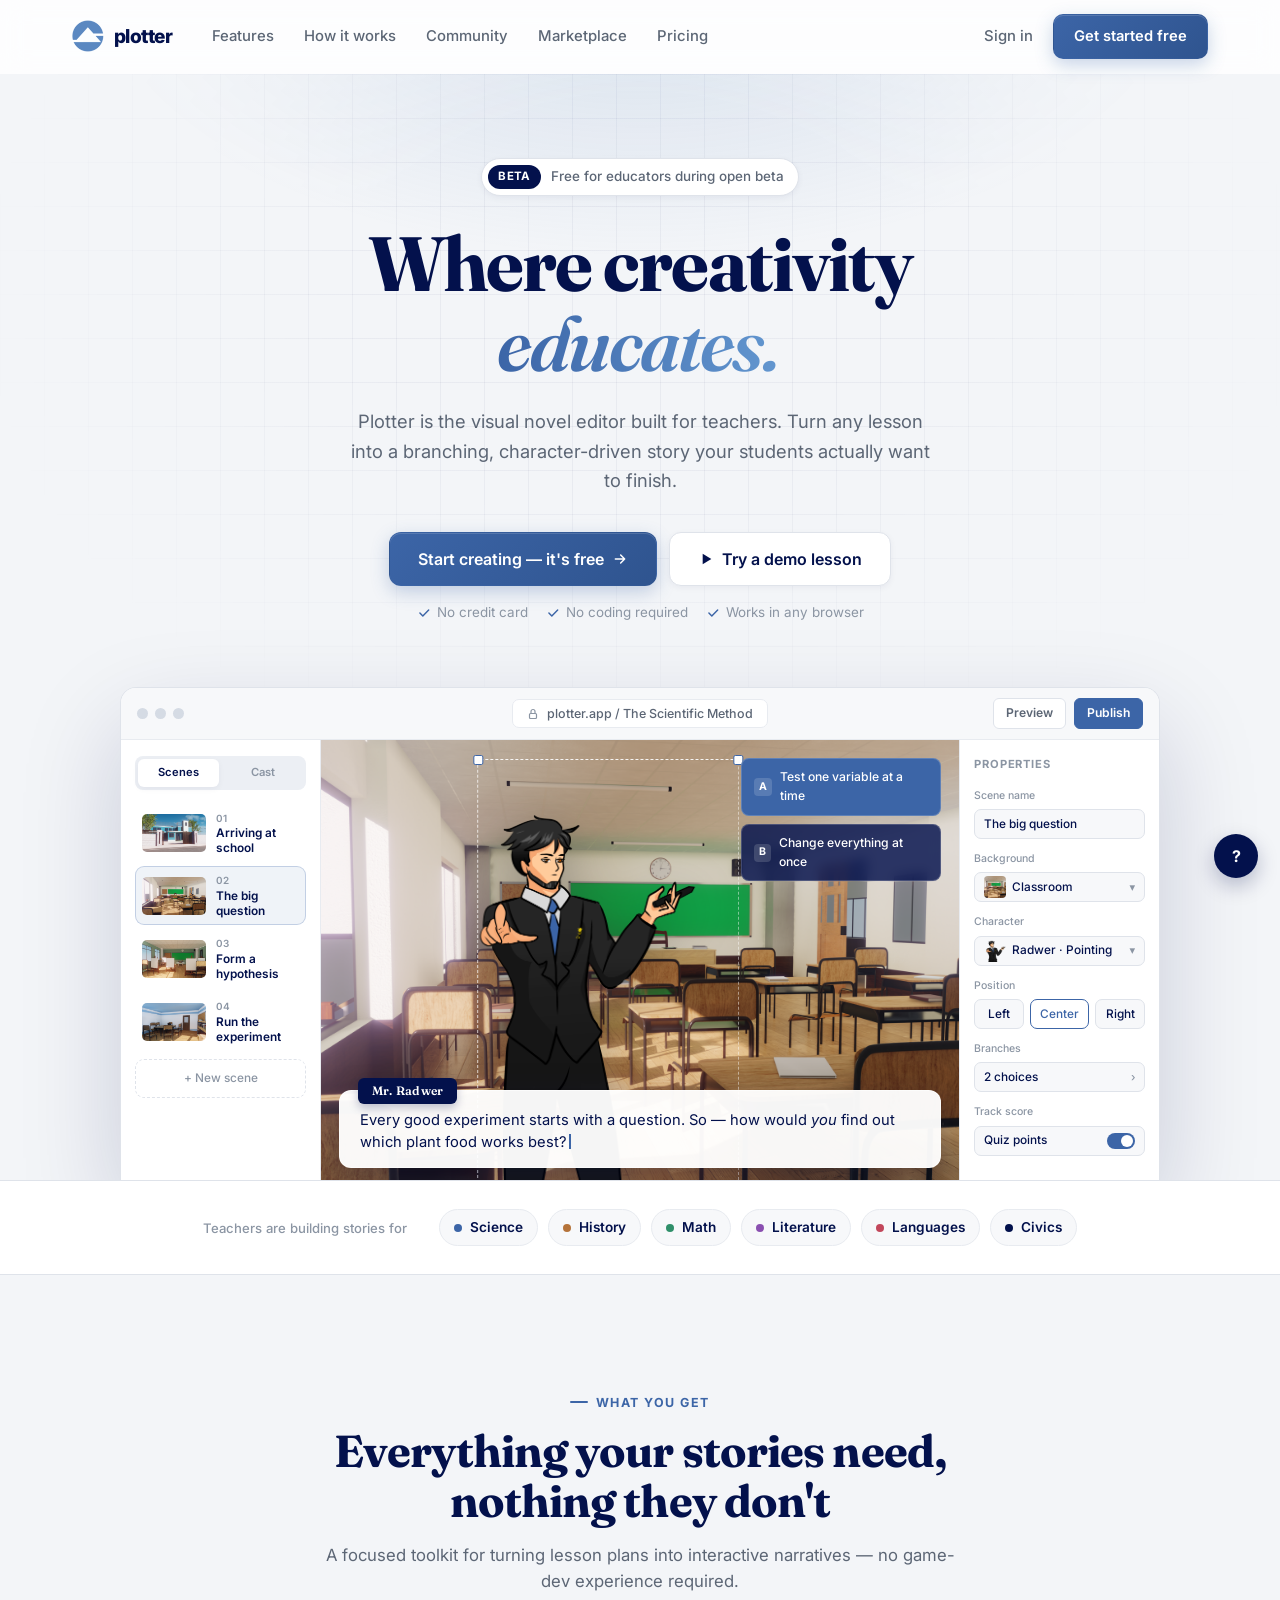
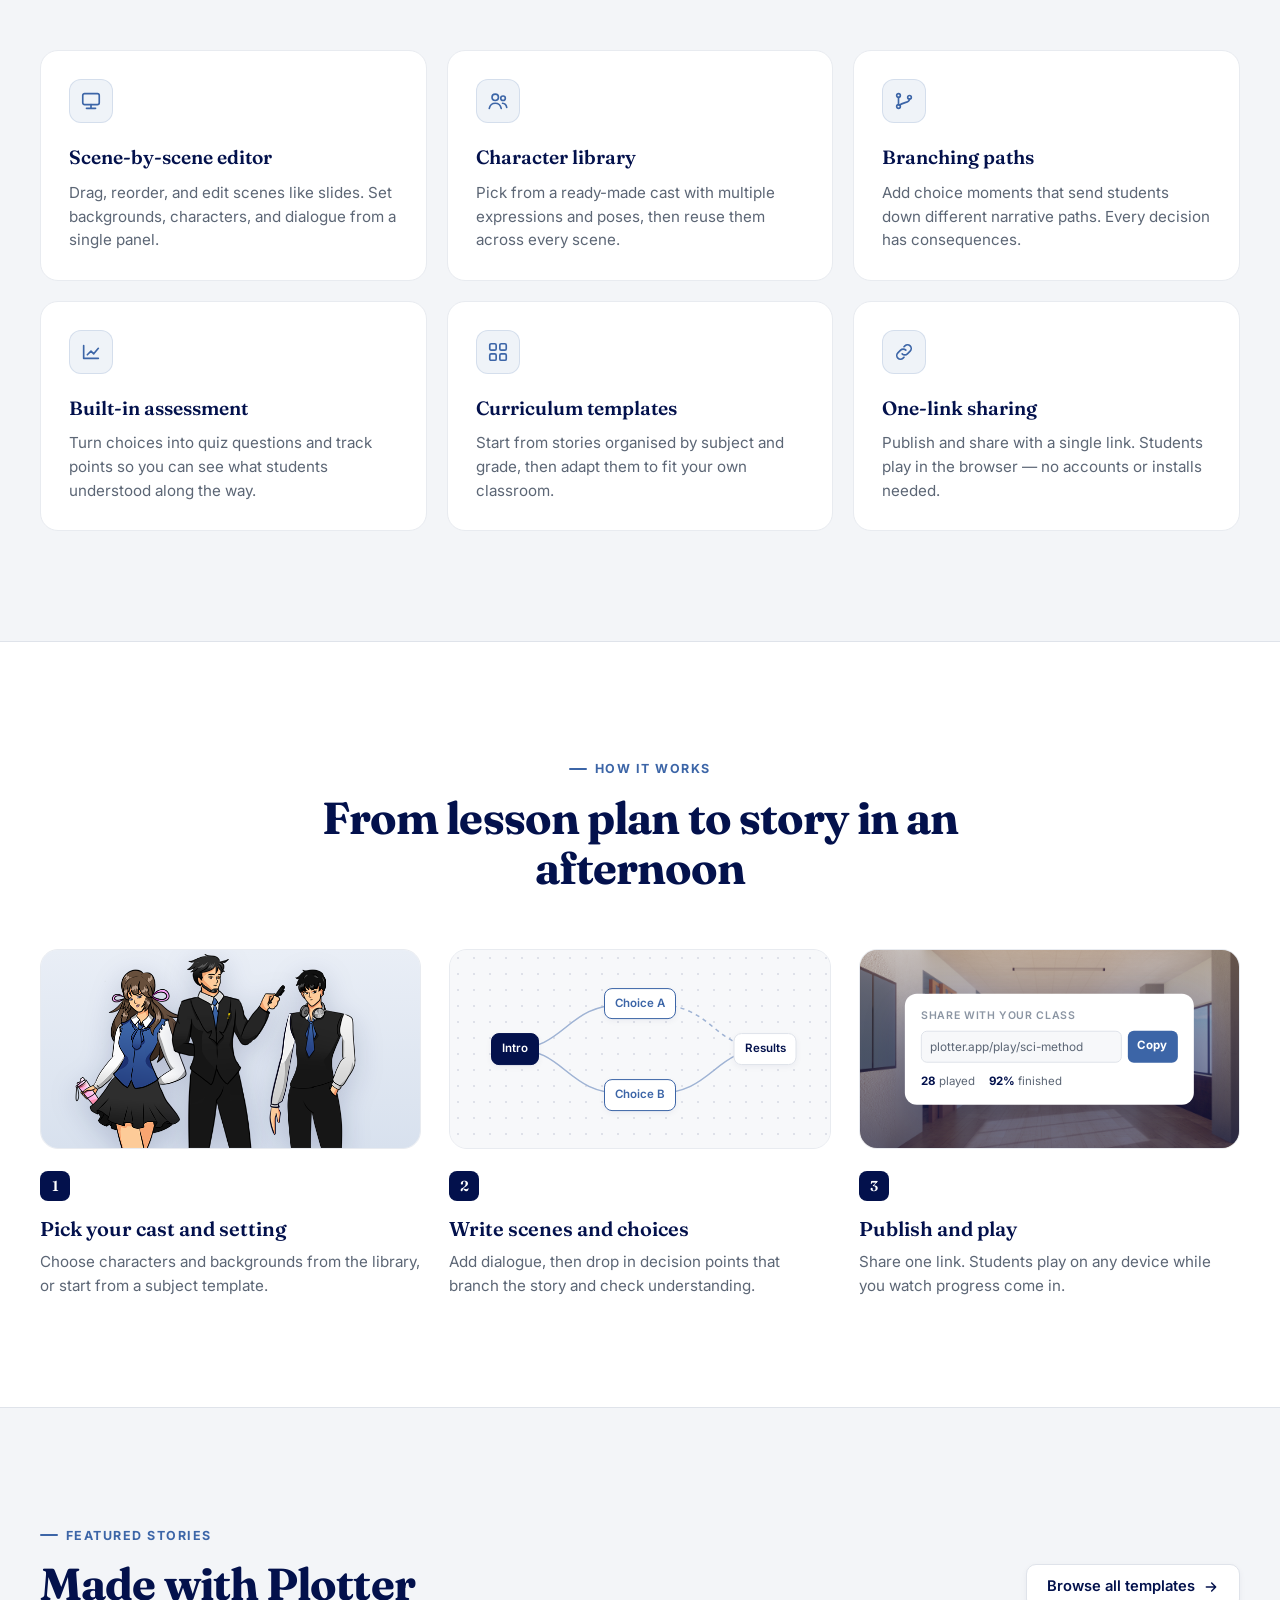
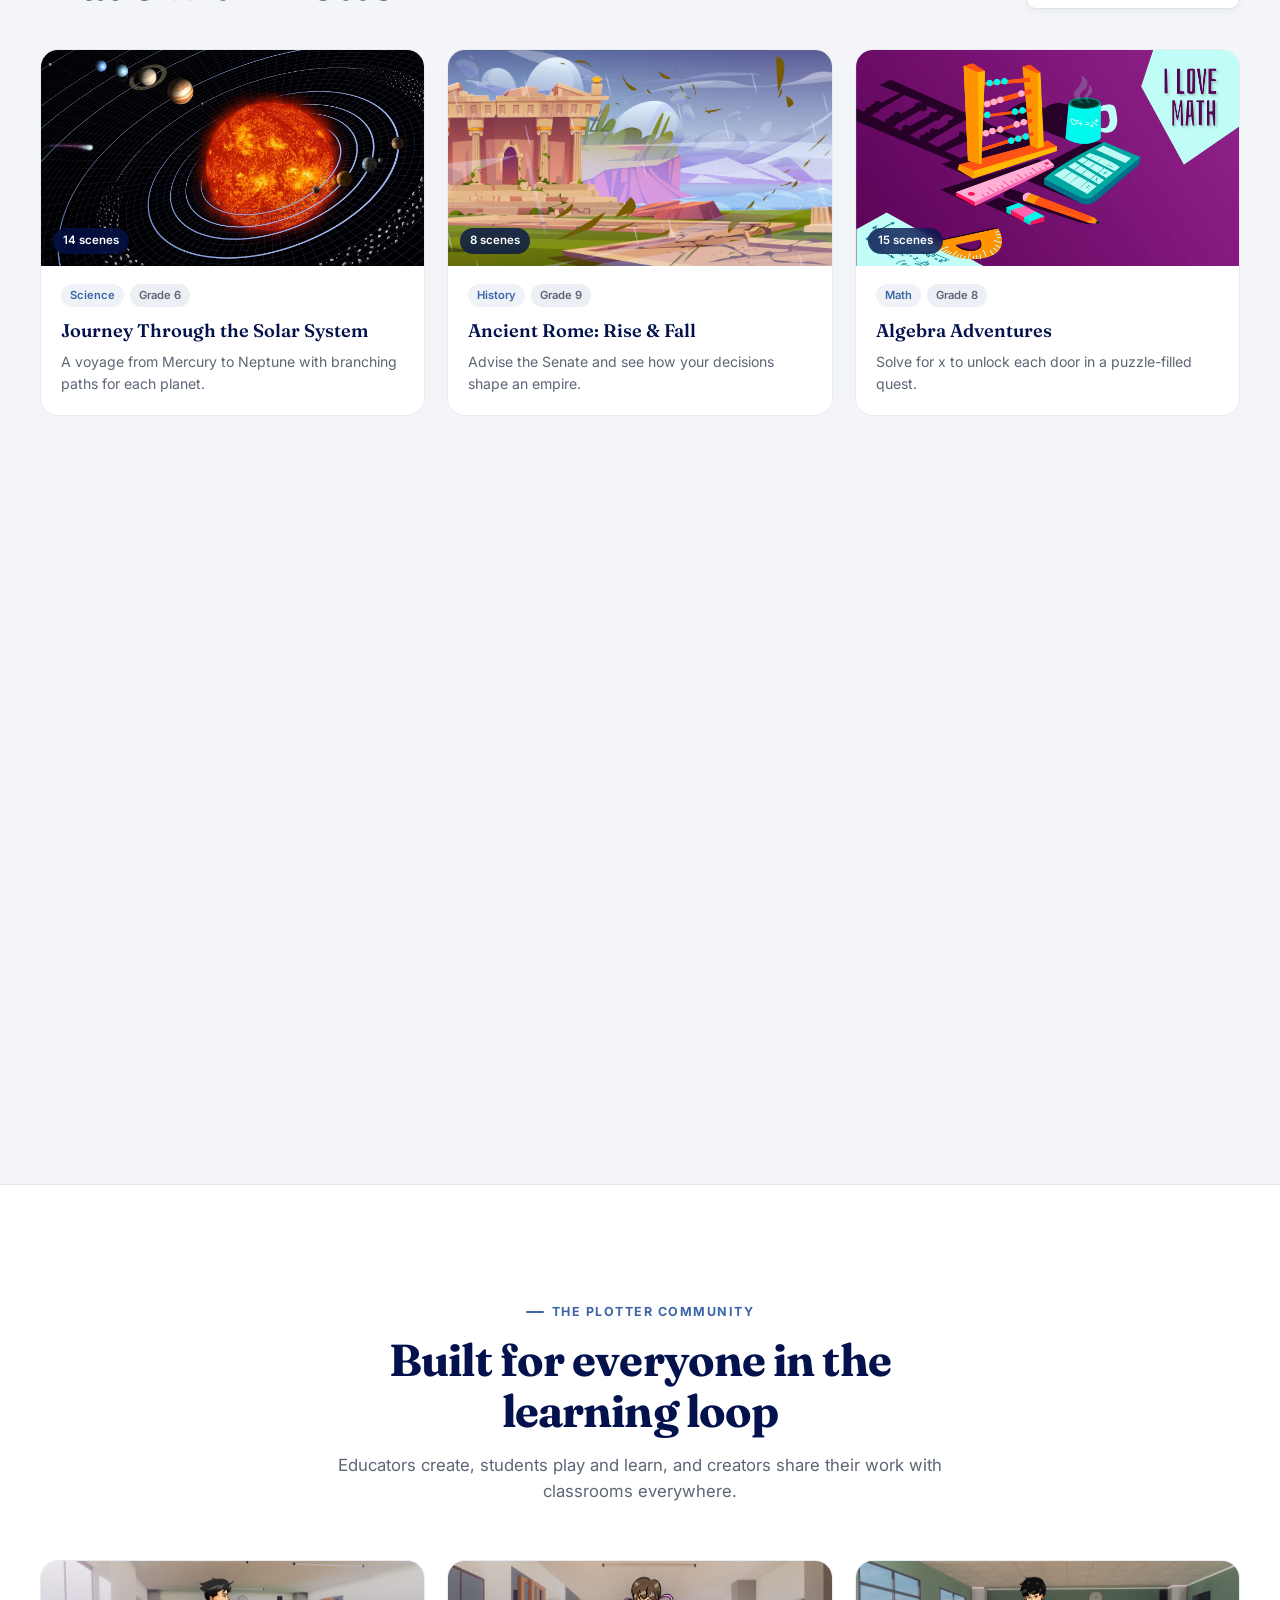
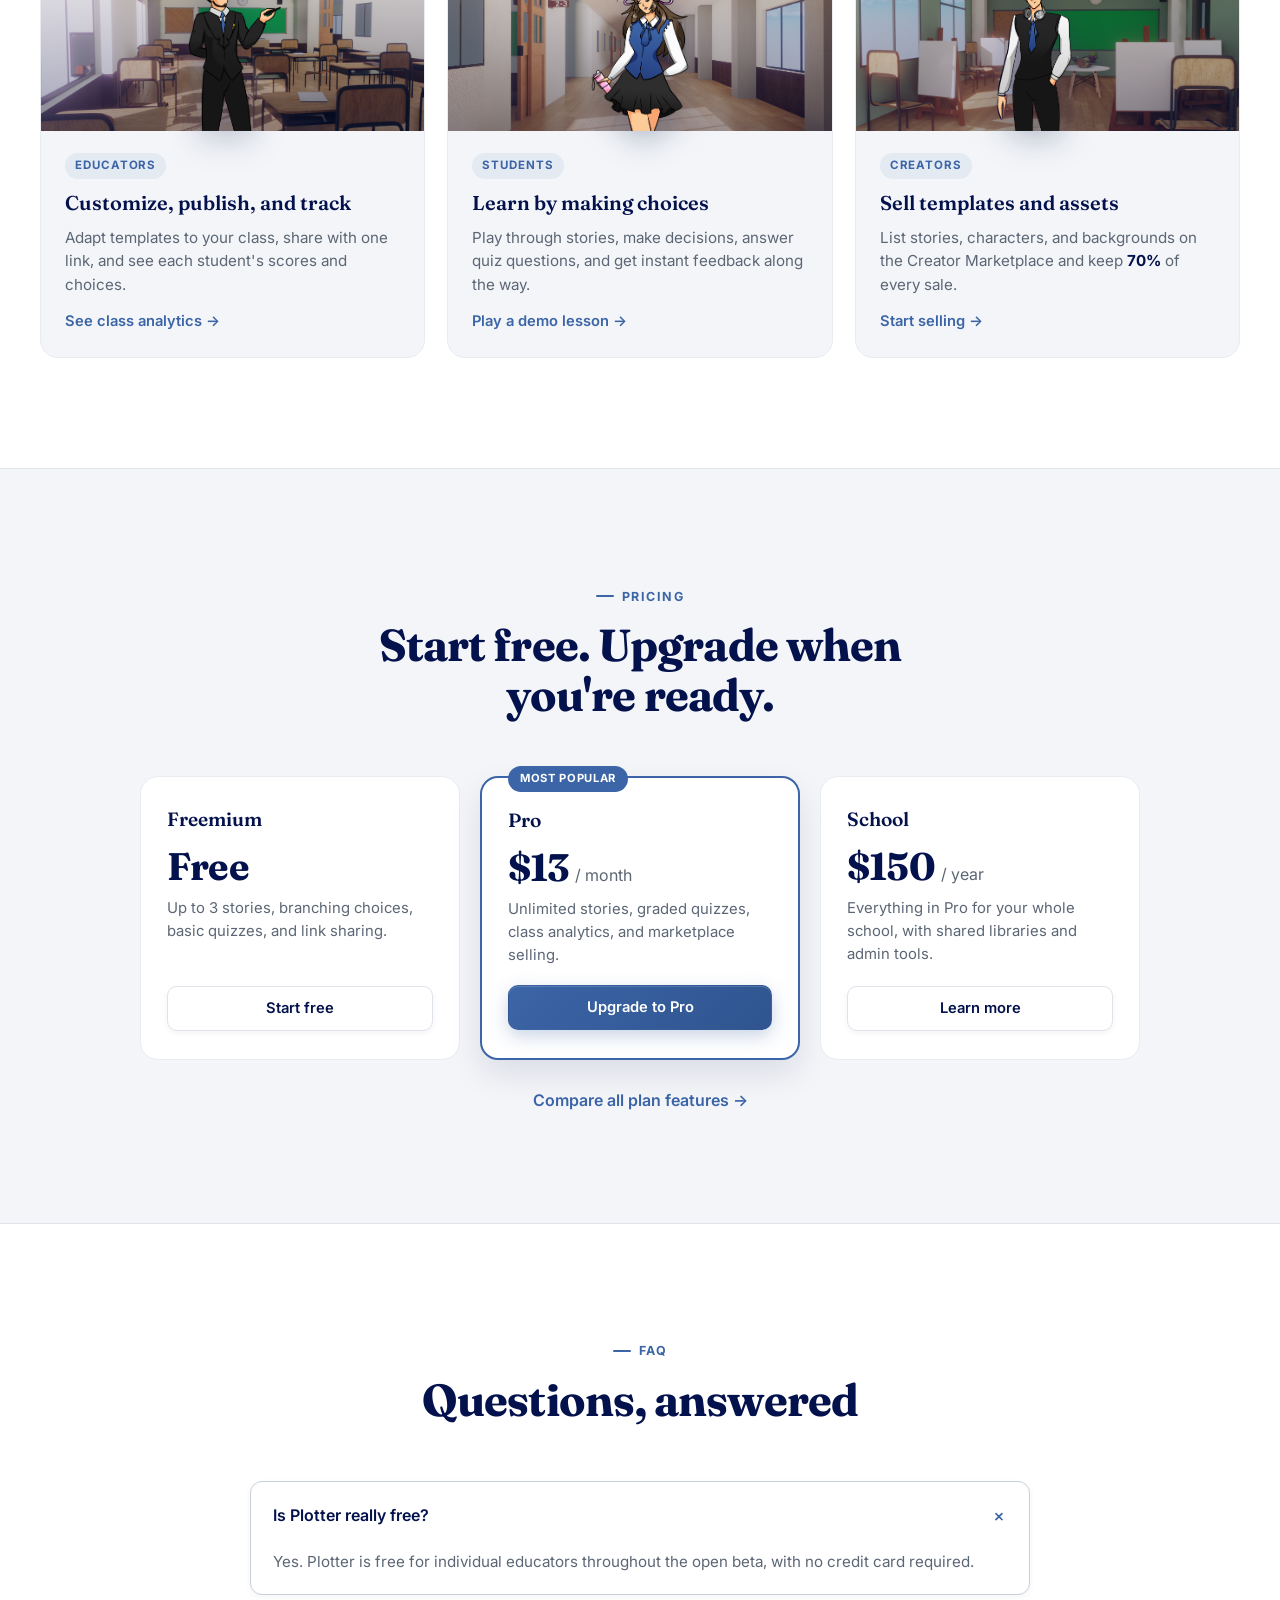
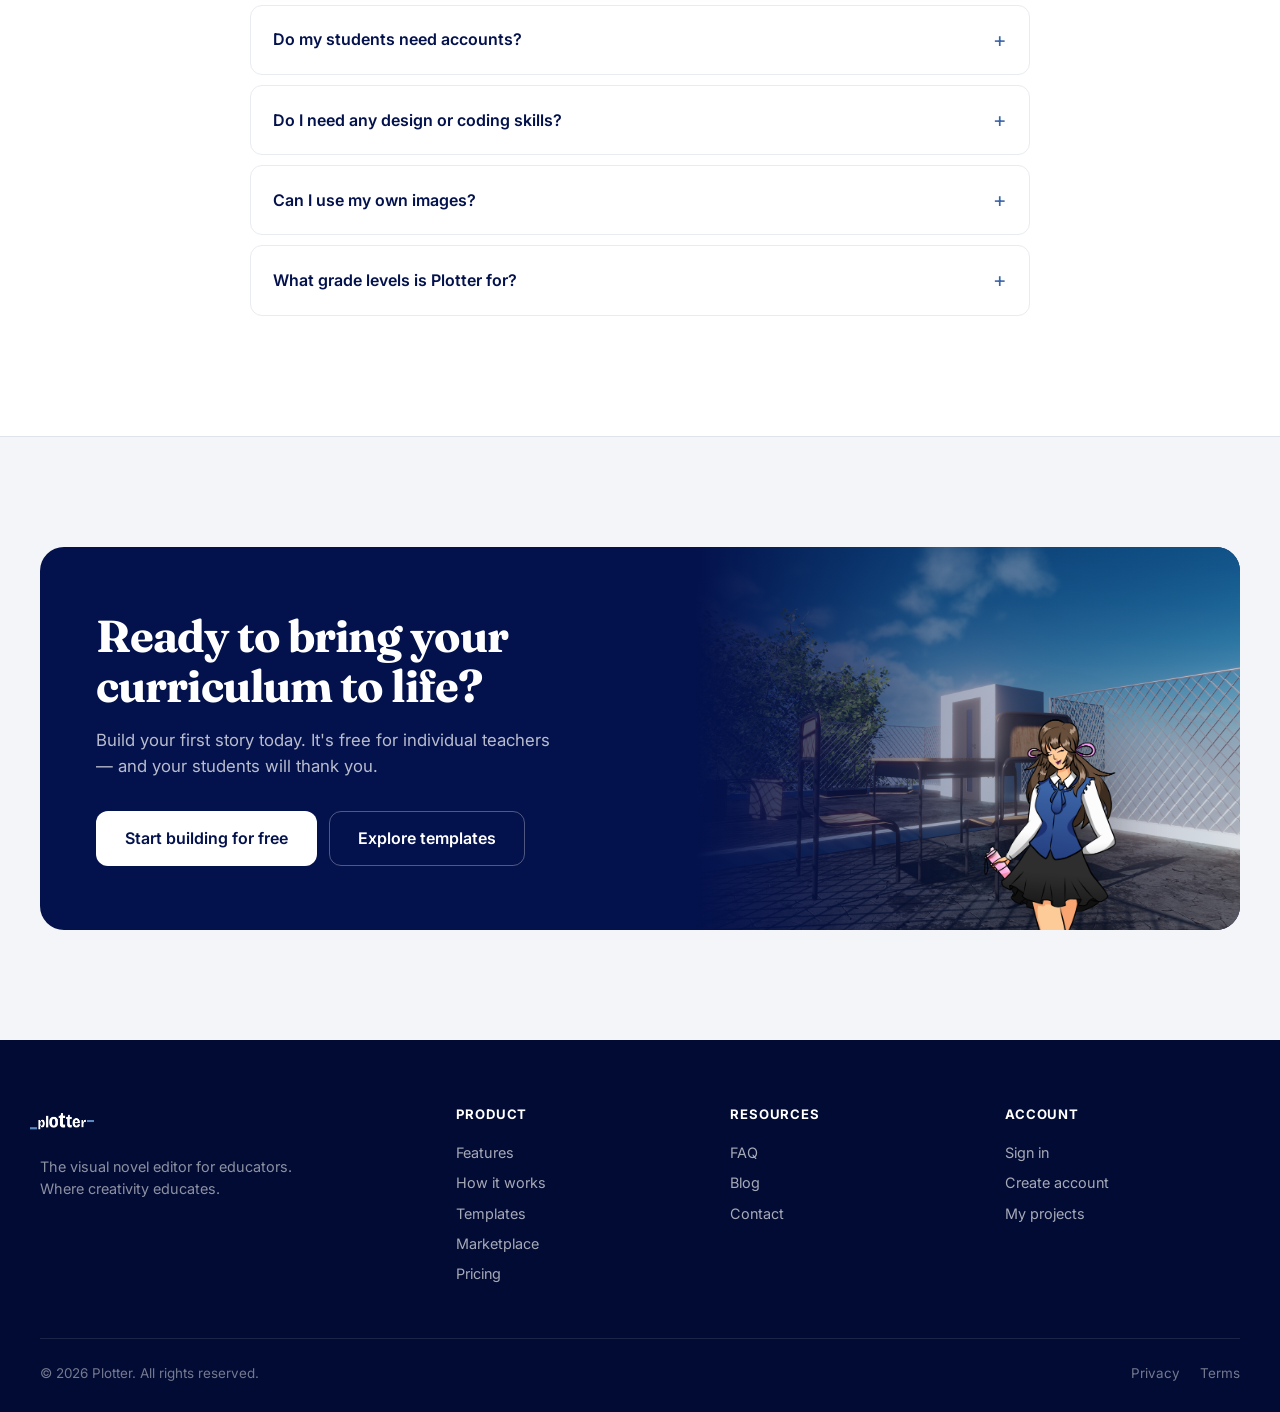
==== commit eef025d7: "final" ====
--- a/index.html
+++ b/index.html
@@ -429,6 +429,35 @@
   .stat-value{ font-family: var(--font-display); font-size: 2.4rem; font-weight: 700; color: var(--navy); letter-spacing: -0.02em; line-height: 1.1; }
   .stat-label{ color: var(--text-dim); font-size: 0.9rem; margin-top: 6px; }
 
+  /* ---------- Community ---------- */
+  .community{ max-width: var(--max-width); margin: 0 auto; display: grid; grid-template-columns: repeat(3, 1fr); gap: 22px; }
+  .comm-card{ background: var(--bg); border: 1px solid var(--border-soft); border-radius: var(--radius-lg); overflow: hidden; display: flex; flex-direction: column; }
+  .comm-art{ height: 170px; background-size: cover; background-position: center; position: relative; display: flex; justify-content: center; align-items: flex-end; }
+  .comm-art::before{ content: ""; position: absolute; inset: 0; background: linear-gradient(180deg, rgba(3,17,76,0.05), rgba(3,17,76,0.35)); }
+  .comm-art img{ position: relative; height: 92%; width: auto; filter: drop-shadow(0 8px 16px rgba(3,17,76,0.3)); }
+  .comm-body{ padding: 22px 24px 24px; display: flex; flex-direction: column; gap: 8px; flex: 1; }
+  .comm-tag{ align-self: flex-start; font-size: 0.72rem; font-weight: 700; letter-spacing: 0.08em; text-transform: uppercase; color: var(--blue); background: var(--blue-tint); padding: 4px 10px; border-radius: 999px; }
+  .comm-body h3{ font-family: var(--font-display); font-size: 1.25rem; font-weight: 600; color: var(--navy); }
+  .comm-body p{ color: var(--text-dim); font-size: 0.95rem; }
+  .comm-body strong{ color: var(--navy); }
+  .comm-link{ margin-top: auto; padding-top: 6px; font-weight: 600; font-size: 0.92rem; color: var(--blue); }
+  .comm-link:hover{ text-decoration: underline; }
+
+  /* ---------- Pricing preview ---------- */
+  .price-row{ max-width: 1000px; margin: 0 auto; display: grid; grid-template-columns: repeat(3, 1fr); gap: 20px; align-items: stretch; }
+  .price-card{ background: #fff; border: 1px solid var(--border-soft); border-radius: var(--radius-lg); padding: 28px 26px; display: flex; flex-direction: column; gap: 10px; position: relative; }
+  .price-card.featured{ border: 2px solid var(--blue); box-shadow: var(--shadow-md); }
+  .pc-ribbon{ position: absolute; top: -12px; left: 26px; background: var(--blue); color: #fff; font-size: 0.7rem; font-weight: 700; letter-spacing: 0.06em; text-transform: uppercase; padding: 4px 12px; border-radius: 999px; }
+  .pc-name{ font-family: var(--font-display); font-size: 1.2rem; font-weight: 600; color: var(--navy); }
+  .pc-price{ display: flex; align-items: baseline; gap: 6px; }
+  .pc-price b{ font-family: var(--font-display); font-size: 2.4rem; font-weight: 700; color: var(--navy); letter-spacing: -0.02em; line-height: 1.1; }
+  .pc-price span{ color: var(--text-dim); }
+  .price-card p{ color: var(--text-dim); font-size: 0.93rem; flex: 1; }
+  .price-card .btn{ margin-top: 8px; }
+  .price-more{ text-align: center; margin-top: 28px; }
+  .price-more a{ color: var(--blue); font-weight: 600; }
+  .price-more a:hover{ text-decoration: underline; }
+
   /* ---------- FAQ ---------- */
   .faq{ max-width: 780px; margin: 0 auto; }
   .faq details{ background: #fff; border: 1px solid var(--border-soft); border-radius: var(--radius-md); margin-bottom: 10px; transition: border-color .2s ease; }
@@ -495,6 +524,7 @@
     .editor-col.props{ display: none; }
     .features-grid, .stories-grid{ grid-template-columns: repeat(2, 1fr); }
     .steps{ grid-template-columns: 1fr 1fr; }
+    .community, .price-row{ grid-template-columns: 1fr; max-width: 520px; }
     .stats{ grid-template-columns: repeat(2, 1fr); }
     .stat:nth-child(2){ border-right: none; }
     .stat:nth-child(-n+2){ border-bottom: 1px solid var(--border-soft); }
@@ -551,8 +581,9 @@
       <nav class="nav-links" aria-label="Primary">
         <a href="#features">Features</a>
         <a href="#how">How it works</a>
-        <a href="#explore">Stories</a>
-        <a href="#faq">FAQ</a>
+        <a href="#community">Community</a>
+        <a href="marketplace.html">Marketplace</a>
+        <a href="pricing.html">Pricing</a>
       </nav>
     </div>
     <div class="nav-actions">
@@ -566,8 +597,9 @@
   <div class="mobile-menu" id="mobileMenu">
     <a href="#features">Features</a>
     <a href="#how">How it works</a>
-    <a href="#explore">Stories</a>
-    <a href="#faq">FAQ</a>
+    <a href="#community">Community</a>
+    <a href="marketplace.html">Marketplace</a>
+    <a href="pricing.html">Pricing</a>
     <a href="signin.html">Sign in</a>
     <a href="signin.html" class="btn btn-primary">Get started free</a>
   </div>
@@ -584,7 +616,7 @@
         Start creating — it's free
         <svg viewBox="0 0 24 24" fill="none" stroke="currentColor" stroke-width="2.2" stroke-linecap="round" stroke-linejoin="round"><path d="M5 12h14M13 6l6 6-6 6"/></svg>
       </a>
-      <a href="homepage.html" class="btn btn-secondary btn-lg">Browse templates</a>
+      <a href="play.html?mode=student" class="btn btn-secondary btn-lg"><svg viewBox="0 0 24 24" fill="currentColor"><path d="M7 4v16l13-8z"/></svg>Try a demo lesson</a>
     </div>
     <div class="hero-note">
       <span><svg viewBox="0 0 24 24" fill="none" stroke="currentColor" stroke-width="2.5" stroke-linecap="round" stroke-linejoin="round"><path d="M5 12l5 5L20 7"/></svg>No credit card</span>
@@ -855,6 +887,74 @@
       <div class="stat"><div class="stat-value">12</div><div class="stat-label">Hand-painted backgrounds</div></div>
       <div class="stat"><div class="stat-value">0</div><div class="stat-label">Lines of code required</div></div>
     </div>
+  </section>
+
+  <!-- ============ COMMUNITY ============ -->
+  <section class="block how" id="community">
+    <div class="section-head reveal">
+      <div class="eyebrow">The Plotter community</div>
+      <h2 class="section-title">Built for everyone in the learning loop</h2>
+      <p class="section-sub">Educators create, students play and learn, and creators share their work with classrooms everywhere.</p>
+    </div>
+    <div class="community">
+      <div class="comm-card reveal">
+        <div class="comm-art" style="background-image:url('images/backgrounds/classroom.png')"><img src="images/characters/_thumbs/Radwer/radwer-writing.png" alt=""></div>
+        <div class="comm-body">
+          <span class="comm-tag">Educators</span>
+          <h3>Customize, publish, and track</h3>
+          <p>Adapt templates to your class, share with one link, and see each student's scores and choices.</p>
+          <a href="analytics.html" class="comm-link">See class analytics →</a>
+        </div>
+      </div>
+      <div class="comm-card reveal">
+        <div class="comm-art" style="background-image:url('images/backgrounds/hallway.png')"><img src="images/characters/_thumbs/Suzy/suzy-holdingtumbler-down-curious.png" alt=""></div>
+        <div class="comm-body">
+          <span class="comm-tag">Students</span>
+          <h3>Learn by making choices</h3>
+          <p>Play through stories, make decisions, answer quiz questions, and get instant feedback along the way.</p>
+          <a href="play.html?mode=student" class="comm-link">Play a demo lesson →</a>
+        </div>
+      </div>
+      <div class="comm-card reveal">
+        <div class="comm-art" style="background-image:url('images/backgrounds/art_room.png')"><img src="images/characters/_thumbs/Justin/justin-smirk-onehanddown.png" alt=""></div>
+        <div class="comm-body">
+          <span class="comm-tag">Creators</span>
+          <h3>Sell templates and assets</h3>
+          <p>List stories, characters, and backgrounds on the Creator Marketplace and keep <strong>70%</strong> of every sale.</p>
+          <a href="marketplace.html#sell" class="comm-link">Start selling →</a>
+        </div>
+      </div>
+    </div>
+  </section>
+
+  <!-- ============ PRICING PREVIEW ============ -->
+  <section class="block" id="pricing">
+    <div class="section-head reveal">
+      <div class="eyebrow">Pricing</div>
+      <h2 class="section-title">Start free. Upgrade when you're ready.</h2>
+    </div>
+    <div class="price-row">
+      <div class="price-card reveal">
+        <div class="pc-name">Freemium</div>
+        <div class="pc-price"><b>Free</b></div>
+        <p>Up to 3 stories, branching choices, basic quizzes, and link sharing.</p>
+        <a href="signin.html" class="btn btn-secondary">Start free</a>
+      </div>
+      <div class="price-card featured reveal">
+        <span class="pc-ribbon">Most popular</span>
+        <div class="pc-name">Pro</div>
+        <div class="pc-price"><b>$13</b><span>/ month</span></div>
+        <p>Unlimited stories, graded quizzes, class analytics, and marketplace selling.</p>
+        <a href="signin.html" class="btn btn-primary">Upgrade to Pro</a>
+      </div>
+      <div class="price-card reveal">
+        <div class="pc-name">School</div>
+        <div class="pc-price"><b>$150</b><span>/ year</span></div>
+        <p>Everything in Pro for your whole school, with shared libraries and admin tools.</p>
+        <a href="pricing.html" class="btn btn-secondary">Learn more</a>
+      </div>
+    </div>
+    <p class="price-more reveal"><a href="pricing.html">Compare all plan features →</a></p>
   </section>
 
   <!-- ============ FAQ ============ -->
@@ -916,6 +1016,8 @@
       <a href="#features">Features</a>
       <a href="#how">How it works</a>
       <a href="homepage.html">Templates</a>
+      <a href="marketplace.html">Marketplace</a>
+      <a href="pricing.html">Pricing</a>
     </div>
     <div class="footer-col">
       <h4>Resources</h4>
@@ -936,7 +1038,7 @@
   </div>
 </footer>
 
-<button class="help-fab" aria-label="Help">?</button>
+<button class="help-fab" aria-label="Help" data-soon="Help center coming soon — questions? support@plotter.com">?</button>
 
 <script>
   // Header shadow on scroll
@@ -967,5 +1069,6 @@
     els.forEach(el => el.classList.add('in'));
   }
 </script>
+<script src="soon.js"></script>
 </body>
 </html>
